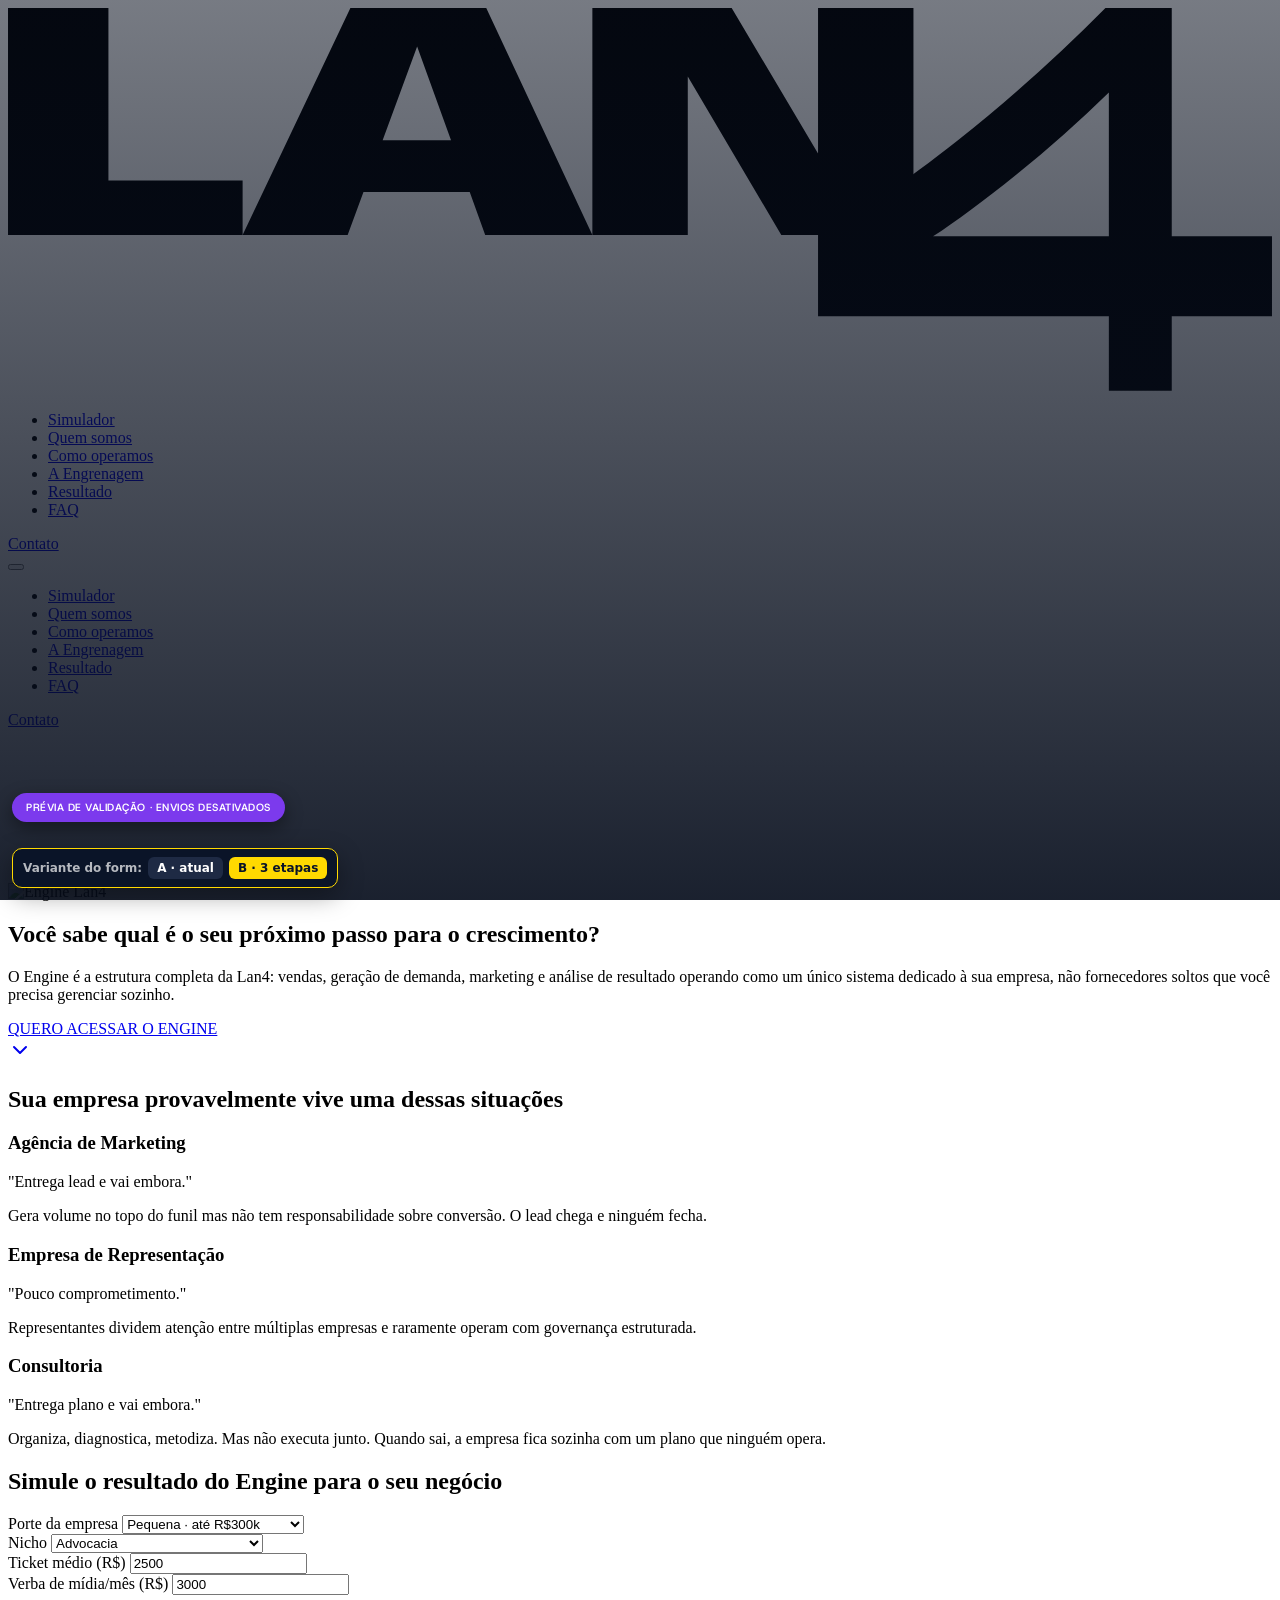
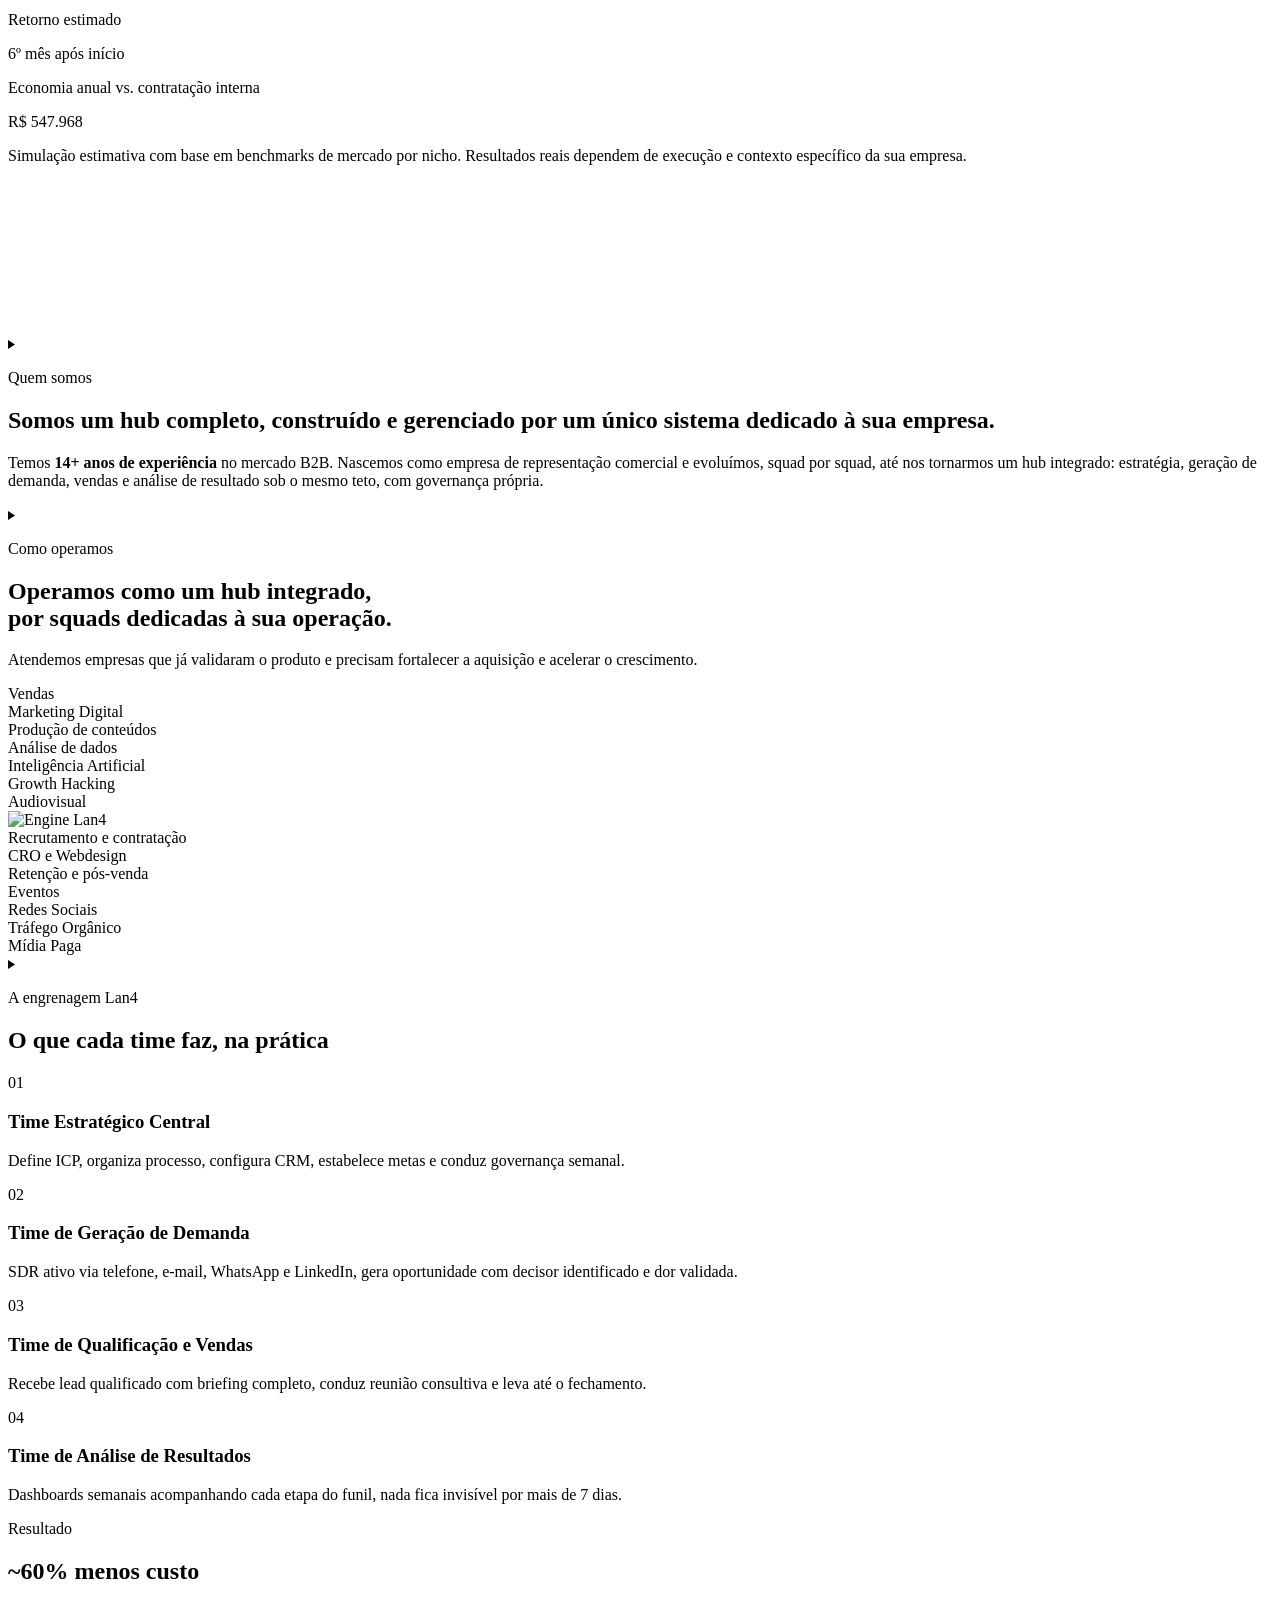
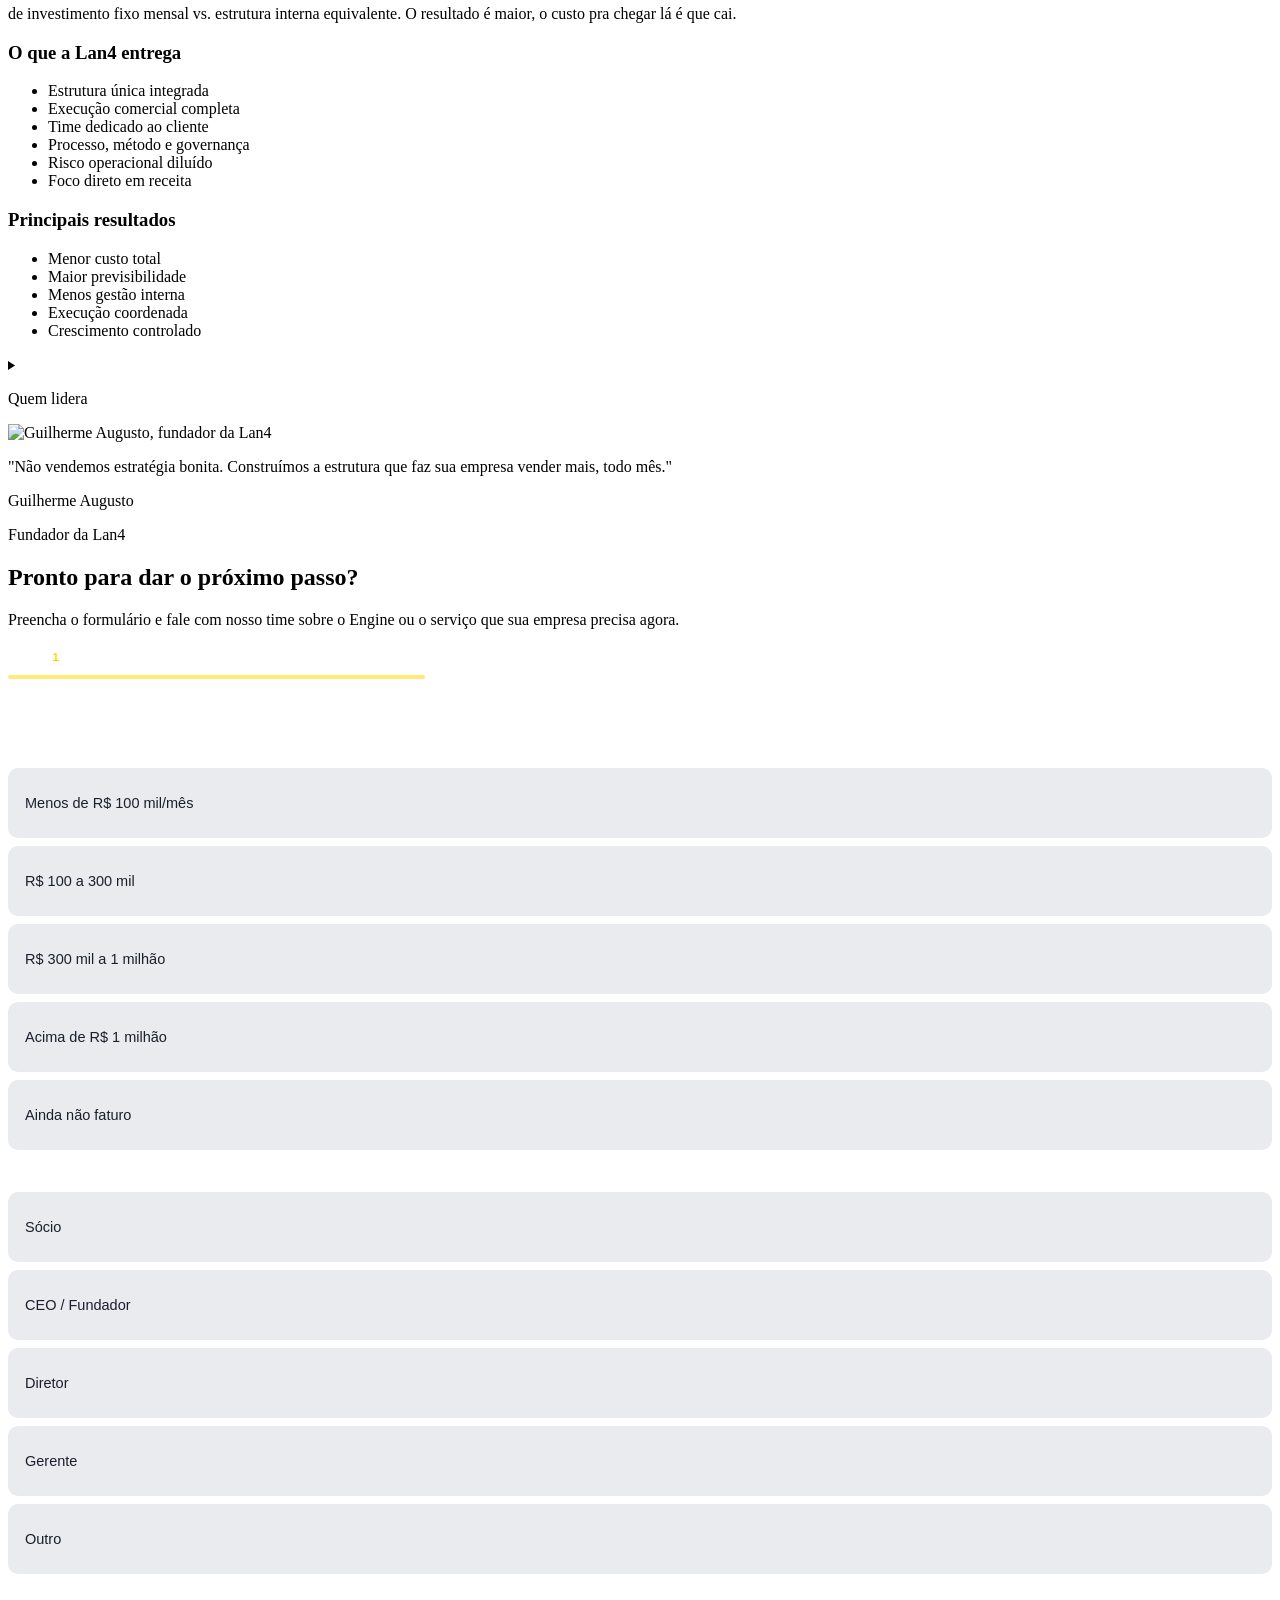
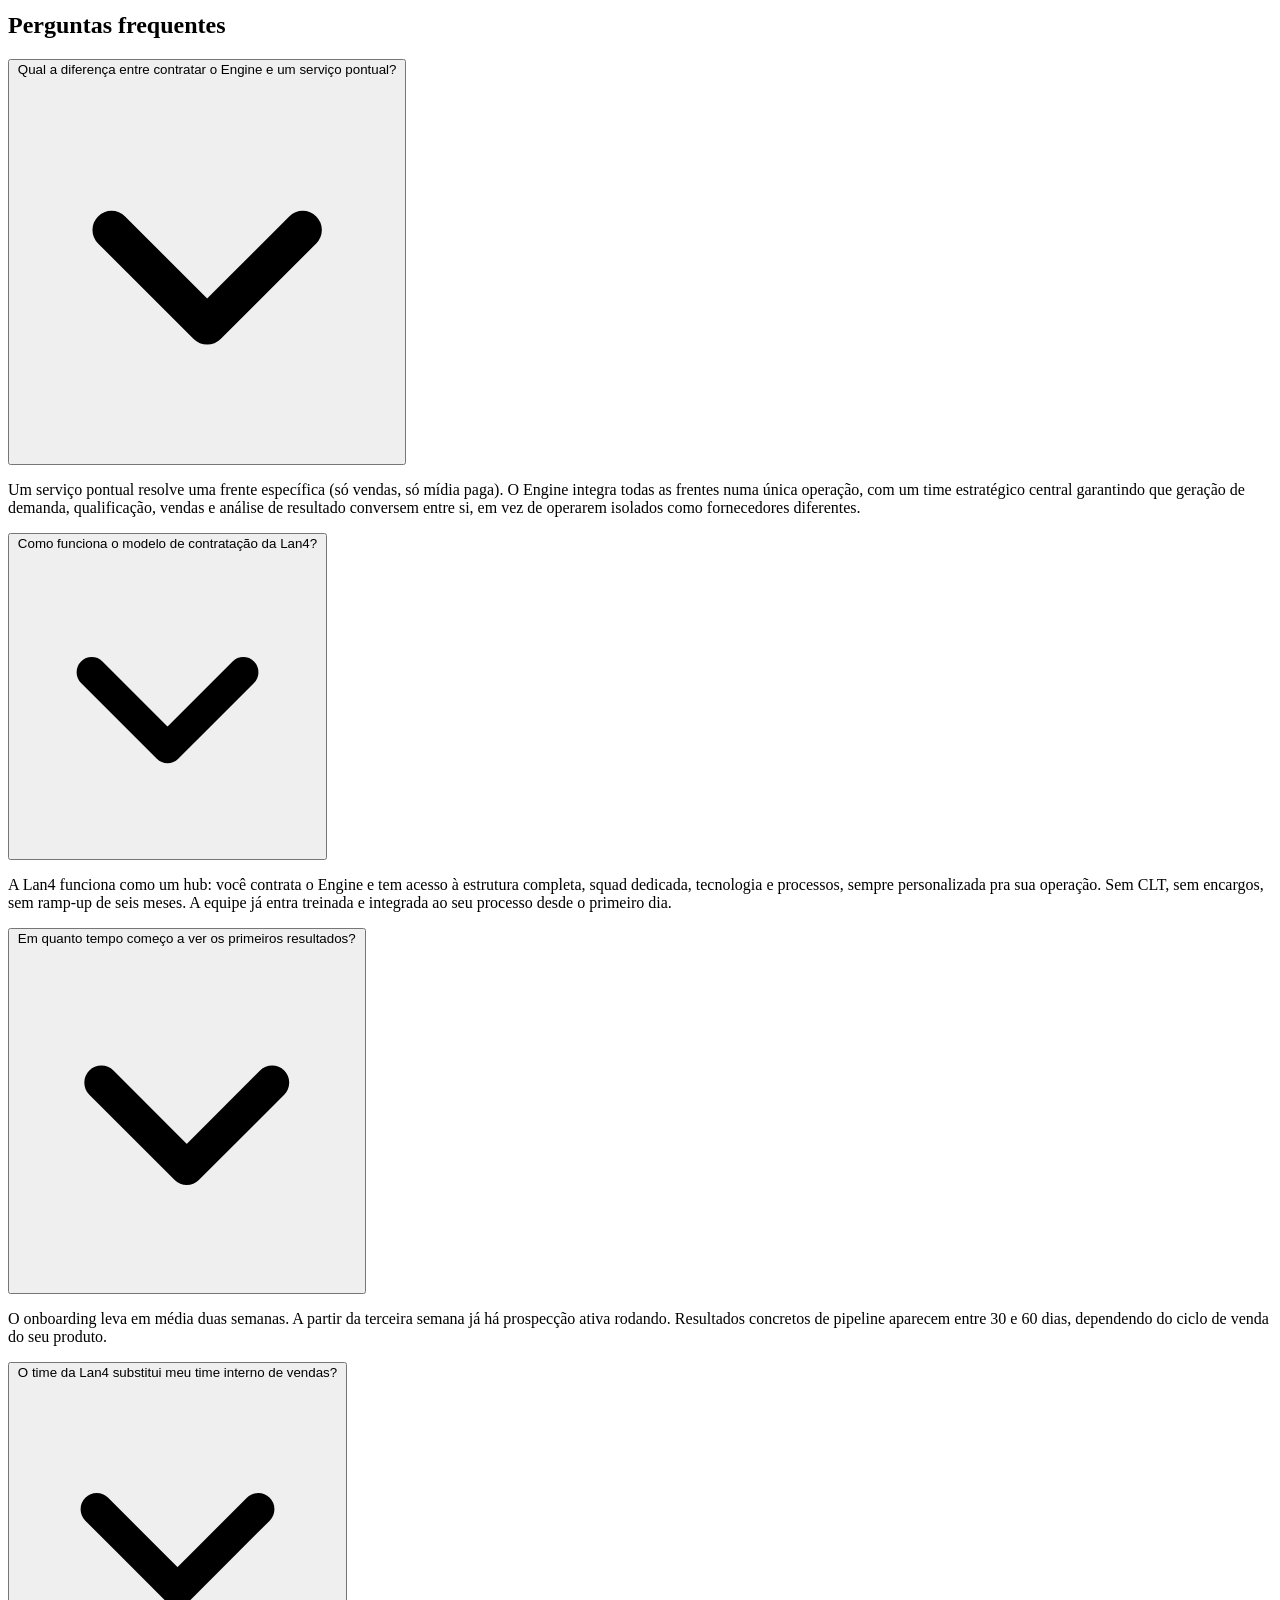
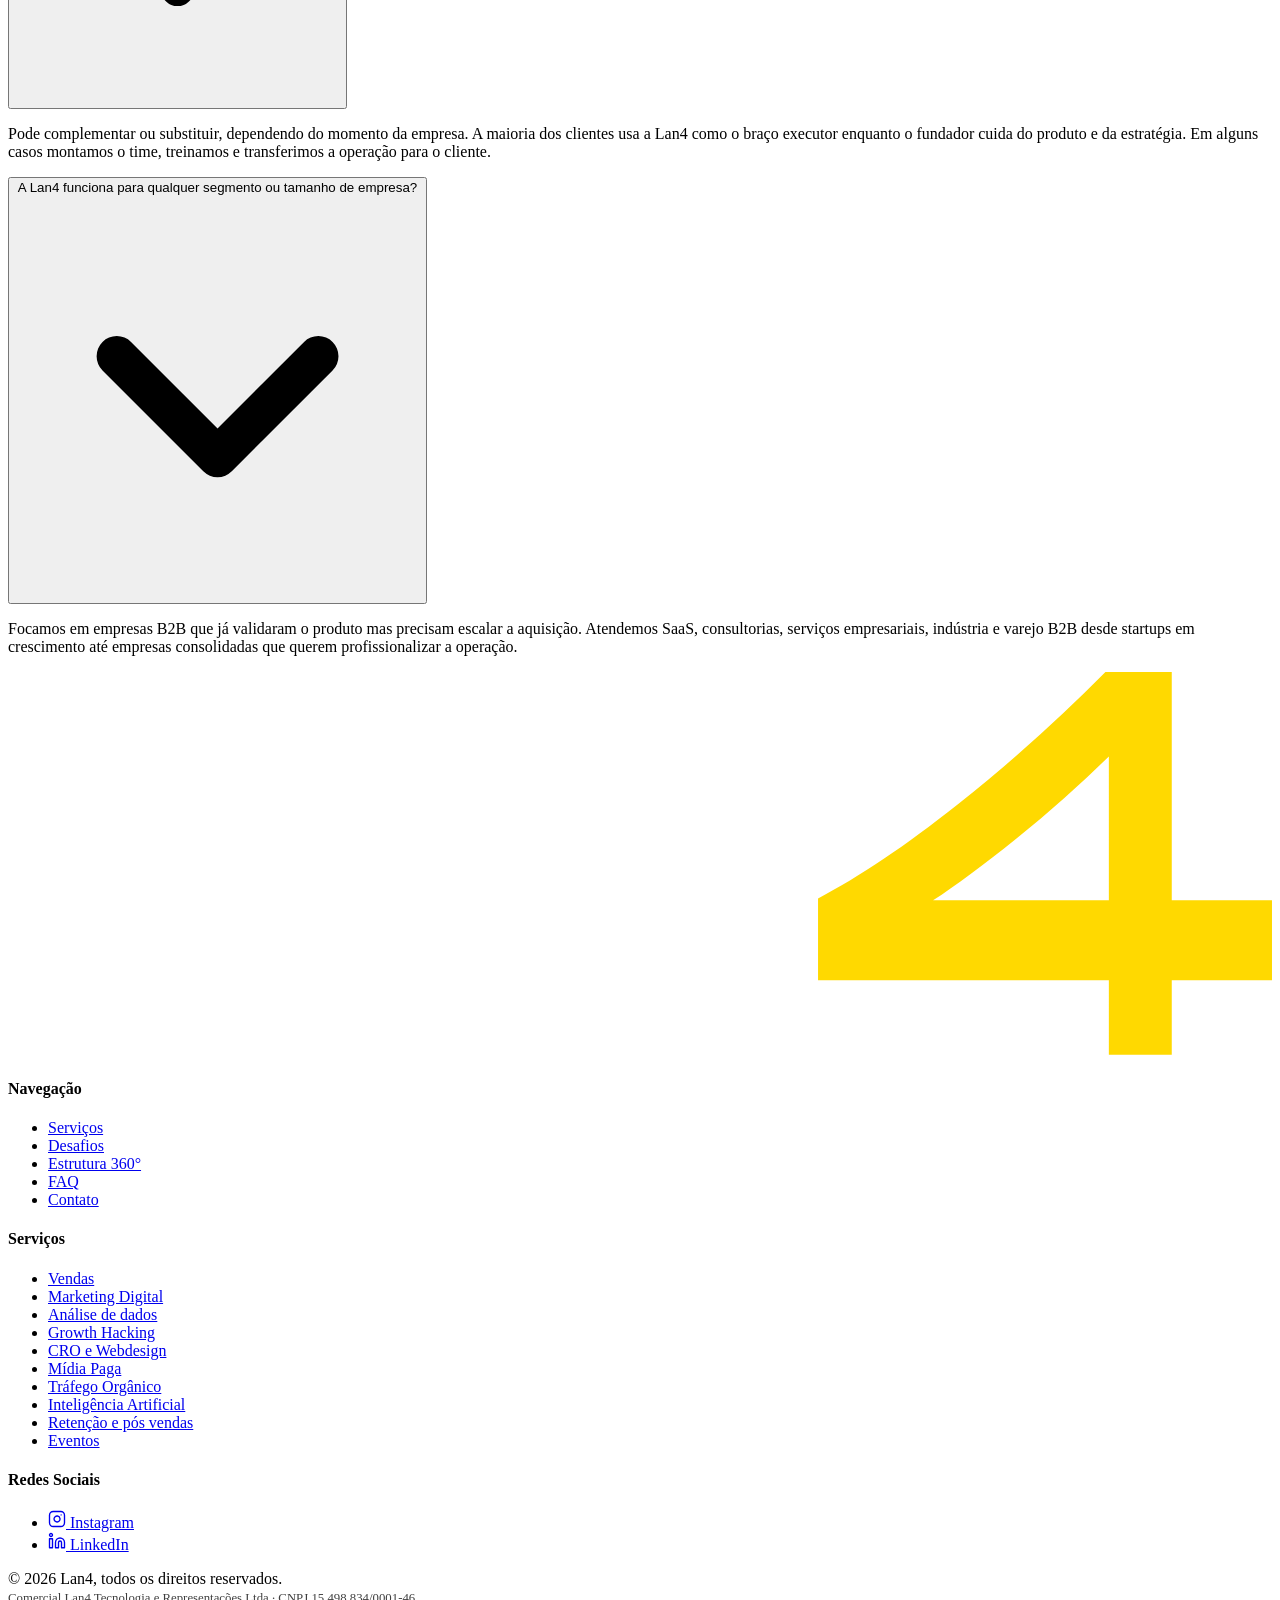
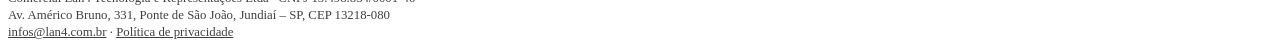
==== engine/index.html @ c34aca2e "Preview do teste A/B do formulário — home + engine + LP marketing-digital Variante A: qualificação+c" ====
<!DOCTYPE html>
<html lang="pt-BR" data-domain="marketing" data-theme="dark">
<head>
  <meta charset="UTF-8" />
  <meta name="viewport" content="width=device-width, initial-scale=1.0, maximum-scale=5" />

  <!-- Modo prévia: fora de lan4.com.br (ex.: GitHub Pages) o GTM não carrega
       e o main.js não envia conversões ao RD — nenhum teste polui GA4/Ads/RD. -->
  <script>window.LAN4_PREVIEW = !/(^|\.)lan4\.com\.br$/.test(location.hostname);
  if (window.LAN4_PREVIEW) { var m = document.createElement('meta'); m.name = 'robots'; m.content = 'noindex,nofollow'; document.head.appendChild(m); }
  /* seletor visível A|B — só no preview (GitHub Pages); em produção fica false */
  window.LAN4_AB_PREVIEW = window.LAN4_PREVIEW;</script>

  <!-- Google Tag Manager -->
  <script>if (!window.LAN4_PREVIEW) (function(w,d,s,l,i){w[l]=w[l]||[];w[l].push({'gtm.start':
  new Date().getTime(),event:'gtm.js'});var f=d.getElementsByTagName(s)[0],
  j=d.createElement(s),dl=l!='dataLayer'?'&l='+l:'';j.async=true;j.src=
  'https://www.googletagmanager.com/gtm.js?id='+i+dl;f.parentNode.insertBefore(j,f);
  })(window,document,'script','dataLayer','GTM-KK94LW4M');</script>
  <!-- End Google Tag Manager -->

  <title>Engine | Hub Completo de Crescimento de Receita | LAN4</title>
  <meta name="description" content="O Engine reúne vendas, marketing, mídia paga, dados e estratégia numa única operação integrada. Conheça a estrutura 360° da LAN4.">
  <!-- Página de destino do Engine: nunca indexar (evita conteúdo duplicado com a home) -->
  <meta name="robots" content="noindex,nofollow">
  <!-- Serviço desta página: alimenta cf_servico_de_interesse no RD mesmo sem UTM -->
  <script>window.LAN4_SERVICO_PAGINA = 'Engine';</script>

  <!-- Open Graph -->
  <meta property="og:type" content="website">
  <meta property="og:url" content="https://lan4.com.br/engine/">
  <meta property="og:title" content="Engine | Hub Completo de Crescimento de Receita | LAN4">
  <meta property="og:description" content="Vendas, marketing, mídia paga, dados e estratégia numa única operação integrada. Conheça o Engine.">
  <meta property="og:locale" content="pt_BR">
  <meta property="og:site_name" content="LAN4">

  <!-- Twitter Card -->
  <meta name="twitter:card" content="summary_large_image">
  <meta name="twitter:title" content="LAN4 | Hub de Crescimento de Receita B2B">
  <meta name="twitter:description" content="Time de vendas dedicado, demanda, dados e estratégia num único ecossistema.">

  <link rel="icon" type="image/svg+xml" href="https://lan4.com.br/img/4.svg" />

  <!-- Fontes (Google Fonts como fallback para Suisse + JetBrains Mono) -->
  <link rel="preconnect" href="https://fonts.googleapis.com" />
  <link rel="preconnect" href="https://fonts.gstatic.com" crossorigin />
  <link href="https://fonts.googleapis.com/css2?family=Host+Grotesk:ital,wght@0,300..800;1,300..800&family=Inter:wght@400;500;600&family=JetBrains+Mono:wght@400;500&display=swap" rel="stylesheet" />

  <!-- Design tokens extraídos de liveblocks.io -->
  <link rel="stylesheet" href="https://lan4.com.br/css/tokens.css" />

  <!-- Componentes: Navbar + Hero -->
  <link rel="stylesheet" href="https://lan4.com.br/css/components.css?v=20260901" />
  <link rel="stylesheet" href="../form-ab.css?v=20260902" />

  <!-- Schema.org — Organization (desambiguação de entidade) -->
  <script type="application/ld+json">
  {
    "@context": "https://schema.org",
    "@type": "Organization",
    "@id": "https://lan4.com.br/#organization",
    "name": "LAN4",
    "legalName": "Comercial Lan4 Tecnologia e Representações Ltda",
    "url": "https://lan4.com.br/",
    "logo": "https://lan4.com.br/img/4.svg",
    "description": "Hub de crescimento de receita para empresas B2B: time de vendas dedicado (SDRs e closers), geração de demanda, dados e camada estratégica num único ecossistema.",
    "taxID": "15.498.834/0001-46",
    "email": "infos@lan4.com.br",
    "foundingDate": "2012-03-21",
    "address": {
      "@type": "PostalAddress",
      "streetAddress": "Av. Américo Bruno, 331",
      "addressLocality": "Jundiaí",
      "addressRegion": "SP",
      "postalCode": "13218-080",
      "addressCountry": "BR"
    },
    "areaServed": "BR",
    "sameAs": [
      "https://www.instagram.com/lan4br/",
      "https://www.linkedin.com/company/lan4sales/"
    ],
    "knowsAbout": [
      "terceirização de vendas B2B",
      "geração de demanda B2B",
      "SDR terceirizado",
      "receita previsível",
      "agentes de IA para vendas"
    ]
  }
  </script>

  <!-- Schema.org — FAQPage (espelha o FAQ visível da página) -->
  <script type="application/ld+json">
  {
    "@context": "https://schema.org",
    "@type": "FAQPage",
    "mainEntity": [
      {
        "@type": "Question",
        "name": "Qual a diferença entre contratar o Engine e um serviço pontual?",
        "acceptedAnswer": {
          "@type": "Answer",
          "text": "Um serviço pontual resolve uma frente específica (só vendas, só mídia paga). O Engine integra todas as frentes numa única operação, com um time estratégico central garantindo que geração de demanda, qualificação, vendas e análise de resultado conversem entre si, em vez de operarem isolados como fornecedores diferentes."
        }
      },
      {
        "@type": "Question",
        "name": "Como funciona o modelo de contratação da Lan4?",
        "acceptedAnswer": {
          "@type": "Answer",
          "text": "A Lan4 funciona como um hub: você contrata o Engine e tem acesso à estrutura completa, squad dedicada, tecnologia e processos, sempre personalizada pra sua operação. Sem CLT, sem encargos, sem ramp-up de seis meses. A equipe já entra treinada e integrada ao seu processo desde o primeiro dia."
        }
      },
      {
        "@type": "Question",
        "name": "Em quanto tempo começo a ver os primeiros resultados?",
        "acceptedAnswer": {
          "@type": "Answer",
          "text": "O onboarding leva em média duas semanas. A partir da terceira semana já há prospecção ativa rodando. Resultados concretos de pipeline aparecem entre 30 e 60 dias, dependendo do ciclo de venda do seu produto."
        }
      },
      {
        "@type": "Question",
        "name": "O time da Lan4 substitui meu time interno de vendas?",
        "acceptedAnswer": {
          "@type": "Answer",
          "text": "Pode complementar ou substituir, dependendo do momento da empresa. A maioria dos clientes usa a Lan4 como o braço executor enquanto o fundador cuida do produto e da estratégia. Em alguns casos montamos o time, treinamos e transferimos a operação para o cliente."
        }
      },
      {
        "@type": "Question",
        "name": "A Lan4 funciona para qualquer segmento ou tamanho de empresa?",
        "acceptedAnswer": {
          "@type": "Answer",
          "text": "Focamos em empresas B2B que já validaram o produto mas precisam escalar a aquisição. Atendemos SaaS, consultorias, serviços empresariais, indústria e varejo B2B desde startups em crescimento até empresas consolidadas que querem profissionalizar a operação."
        }
      }
    ]
  }
  </script>

  <style>
    .lf-consent{display:flex;gap:.55rem;align-items:flex-start;margin:.45rem 0 .2rem;font-size:.8rem;line-height:1.45;opacity:.85;cursor:pointer}
    .lf-consent input{margin-top:.2rem;flex:none;accent-color:#FFD900}
    .lf-consent a{color:#FFD900;text-decoration:underline}
    .footer-bottom p{margin:.15rem 0}
    .footer-legal{font-size:.8rem;opacity:.75}
    .footer-legal a{color:inherit;text-decoration:underline}
    /* ── Formulário multi-etapas (CRO) ─────────────────────────────── */
    .lf-wrap{scroll-margin-top:90px}
    .lf-step{display:none;border:0;padding:0;margin:0;min-width:0}
    .lf-step.is-active{display:block;animation:lfStepIn .28s ease}
    @keyframes lfStepIn{from{opacity:0;transform:translateX(14px)}to{opacity:1;transform:none}}
    @media (prefers-reduced-motion:reduce){.lf-step.is-active{animation:none}}
    .lf-progress{margin-bottom:1.5rem}
    .lf-progress-meta{display:flex;justify-content:space-between;align-items:baseline;gap:1rem;margin-bottom:.6rem;font-family:'Host Grotesk',sans-serif}
    .lf-progress-count{font-size:.72rem;letter-spacing:.08em;text-transform:uppercase;color:rgba(255,255,255,.6);white-space:nowrap}
    .lf-progress-count b{color:#FFD900}
    .lf-progress-title{font-size:.98rem;font-weight:700;color:#fff;text-align:right}
    .lf-progress-track{display:flex;gap:6px}
    .lf-progress-seg{flex:1;height:4px;border-radius:99px;background:rgba(255,255,255,.16);transition:background .3s ease}
    .lf-progress-seg.is-active{background:rgba(255,217,0,.55)}
    .lf-progress-seg.is-done{background:#FFD900}
    .lf-label{display:block;font-family:'Host Grotesk',sans-serif;font-size:11px;font-weight:600;letter-spacing:.08em;text-transform:uppercase;color:rgba(255,255,255,.78);margin-bottom:9px}
    .lf-options{display:grid;gap:8px}
    .lf-options--2col{grid-template-columns:1fr 1fr}
    @media (max-width:380px){.lf-options--2col{grid-template-columns:1fr}}
    .lf-opt{position:relative;display:block;cursor:pointer;margin-bottom:0}
    .lf-opt input{position:absolute;opacity:0;pointer-events:none}
    /* reseta o estilo herdado de .lf-group label (uppercase 11px) */
    .lf-group label.lf-opt{text-transform:none;letter-spacing:normal;font-family:'CreatoDisplay',sans-serif;font-size:14.5px;font-weight:400;color:inherit;margin-bottom:0}
    .lf-opt span{display:flex;align-items:center;justify-content:center;text-align:center;min-height:48px;padding:10px 12px;border-radius:10px;background:#E9EBEF;color:#1a1f2c;font-size:14.5px;line-height:1.25;border:1.5px solid transparent;transition:border-color .15s ease,background .15s ease,box-shadow .15s ease}
    .lf-opt input:checked+span{background:#FFD900;border-color:#FFD900;color:#0a1628;box-shadow:0 4px 14px rgba(255,217,0,.35);font-weight:700}
    .lf-opt input:checked+span::before{content:'✓';font-weight:800;margin-right:8px}
    .lf-opt input:focus-visible+span{border-color:#154CC4}
    .lf-nav{display:flex;gap:10px;align-items:stretch;margin-top:.4rem}
    .lf-nav .lf-btn{flex:1;margin-top:0}
    .lf-back{flex:none;background:none;border:1px solid rgba(255,255,255,.25);color:rgba(255,255,255,.85);border-radius:10px;padding:9px 14px;font-family:'Host Grotesk',sans-serif;font-size:11px;font-weight:700;letter-spacing:.06em;text-transform:uppercase;cursor:pointer;transition:border-color .15s ease}
    .lf-back:hover{border-color:rgba(255,255,255,.5)}
    .lf-nav--back-only{justify-content:flex-start}
    .lf-nav--back-only .lf-back{flex:none}
    .lf-step-msg{display:none;align-items:flex-start;gap:9px;margin:0 0 .8rem;padding:12px 14px;border-radius:10px;font-size:13.5px;font-weight:600;line-height:1.5;background:#FFF0F0;border:1.5px solid #F02020;color:#B00E0E;animation:lfStepMsgIn .2s ease}
    .lf-step-msg::before{content:'!';flex:none;display:flex;align-items:center;justify-content:center;width:18px;height:18px;margin-top:1px;border-radius:50%;background:#F02020;color:#fff;font-size:12px;font-weight:800;font-family:'Host Grotesk',sans-serif}
    @keyframes lfStepMsgIn{from{opacity:0;transform:translateY(-4px)}to{opacity:1;transform:none}}
    @media (prefers-reduced-motion:reduce){.lf-step-msg{animation:none}}
    .lf-step-hint{margin:0 0 1.1rem;font-size:.92rem;line-height:1.5;color:rgba(255,255,255,.75)}
    .lf-field-hint{display:block;margin-top:6px;font-size:.74rem;line-height:1.4;color:rgba(255,255,255,.55)}
    form.is-sent .lf-step,form.is-sent .lf-progress{display:none}
    .lf-incentivo-banner{margin:0 0 1.1rem;padding:14px 16px;border-radius:10px;background:#FFD900;border:2px solid #FFD900;animation:lfIncentivoPulse 1.6s ease-in-out infinite}
    .lf-incentivo-badge{display:inline-block;font-family:'Host Grotesk',sans-serif;font-size:11px;font-weight:700;letter-spacing:.06em;text-transform:uppercase;color:#0A1428;margin-bottom:6px}
    .lf-incentivo-banner p{margin:0 0 .4rem;font-size:.86rem;line-height:1.5;color:#1a1a1a}
    .lf-incentivo-banner p:last-child{margin-bottom:0}
    .lf-incentivo-banner strong{color:#000;font-weight:700}
    .lf-incentivo-banner .lf-incentivo-alerta{color:#1a1a1a;font-size:.8rem}
    @keyframes lfIncentivoPulse{0%,100%{background:#FFD900;border-color:#FFD900;box-shadow:0 0 0 0 rgba(255,217,0,.5)}50%{background:#ffe680;border-color:#fff;box-shadow:0 0 0 6px rgba(255,217,0,.3)}}
    @media (prefers-reduced-motion:reduce){.lf-incentivo-banner{animation:none}}
    .lf-select-group{margin-bottom:1rem}
    .lf-select-group label{display:block;margin-bottom:6px;font-family:'Host Grotesk',sans-serif;font-size:.82rem;font-weight:600;color:rgba(255,255,255,.85)}
    .lf-select{width:100%;padding:12px 14px;border-radius:10px;border:1px solid rgba(255,255,255,.2);background:rgba(255,255,255,.06);color:#fff;font-family:'Host Grotesk',sans-serif;font-size:.92rem;appearance:none;-webkit-appearance:none;background-image:url("data:image/svg+xml,%3Csvg xmlns='http://www.w3.org/2000/svg' viewBox='0 0 24 24' fill='none' stroke='%23ffffff' stroke-width='2'%3E%3Cpath d='M6 9l6 6 6-6'/%3E%3C/svg%3E");background-repeat:no-repeat;background-position:right 12px center;background-size:16px;cursor:pointer}
    .lf-select:focus{outline:none;border-color:#FFD900}
    .lf-select option{background:#0A1428;color:#fff}
    .radio-card-group{grid-template-columns:1fr 1fr}
    @media (max-width:480px){.radio-card-group{grid-template-columns:1fr}}
    .lf-opt-nao-fatura span{opacity:.85}
    .lan4-preview-badge{position:fixed;bottom:78px;left:12px;z-index:999;background:#7c3aed;color:#fff;border-radius:999px;font:600 10.5px/1.4 'Host Grotesk',sans-serif;letter-spacing:.05em;text-transform:uppercase;padding:7px 14px;box-shadow:0 6px 18px rgba(0,0,0,.4);pointer-events:none}
    /* Sticky CTA — apenas mobile */
    .sticky-cta{position:fixed;left:0;right:0;bottom:0;z-index:80;display:none;align-items:center;justify-content:space-between;gap:.8rem;padding:.65rem 1rem;padding-bottom:calc(.65rem + env(safe-area-inset-bottom));background:rgba(7,14,29,.96);backdrop-filter:blur(8px);-webkit-backdrop-filter:blur(8px);border-top:1px solid rgba(255,217,0,.35);transform:translateY(110%);transition:transform .3s ease}
    .sticky-cta.is-visible{transform:translateY(0)}
    .sticky-cta-text{font-size:.78rem;line-height:1.3;color:#fff;opacity:.92}
    .sticky-cta-text strong{color:#FFD900;display:block;font-size:.88rem}
    .sticky-cta-btn{flex:none;background:#FFD900;color:#0A1428;font-weight:700;font-size:.88rem;padding:.7rem 1.15rem;border-radius:999px;text-decoration:none;white-space:nowrap}
    @media (max-width:768px){.sticky-cta{display:flex}}
  </style>
</head>

<body>

  <!-- Google Tag Manager (noscript) -->
  <noscript><iframe src="https://www.googletagmanager.com/ns.html?id=GTM-KK94LW4M"
  height="0" width="0" style="display:none;visibility:hidden"></iframe></noscript>
  <!-- End Google Tag Manager (noscript) -->

  <!-- ════════════════════════════════════════════════
       NAVBAR / HEADER
  ════════════════════════════════════════════════ -->
  <header class="header" role="banner">
    <div class="container">
      <div class="header-inner">

        <!-- Logo (SVG inline para animação de colapso) -->
        <a class="logo-link" href="/" aria-label="LAN4">
          <span class="logo-svg-wrap">
            <svg class="logo-svg" xmlns="http://www.w3.org/2000/svg" viewBox="0 0 824.39 249.66" aria-hidden="true" focusable="false">
              <!-- Letras LAN — somem na dobra 2 -->
              <g class="logo-lan">
                <path d="M65.49,0v112.53h87.52v35.51H0V0h65.49Z"/>
                <path d="M153.01,148.03L223.31,0h88.61l69.21,148.03h-69.91l-10.09-28h-69.29l-10.32,28h-68.51ZM288.95,86.28l-22.11-61.23-22.5,61.23h44.62Z"/>
                <path d="M590.55,148.03h-86.2l-60.99-103.31v103.31h-62.23V0h90.86l56.33,94.88V0h62.23v148.03Z"/>
              </g>
              <!-- Ícone 4 — sempre visível, desliza para a esquerda na dobra 2 -->
              <g class="logo-icon">
                <path d="M528.32,147.7c26.95-14.09,57.22-34.45,90.82-61.08,33.59-26.63,65.8-55.51,96.64-86.63h43.24v148.87s65.37,0,65.37,0v52.15h-65.37s0,48.64,0,48.64h-41.03v-48.64s-189.67,0-189.67,0v-53.32ZM657.55,108.69c-21.52,17.34-39.59,30.73-54.21,40.18h114.65s0-93.83,0-93.83c-18.77,18.42-38.92,36.3-60.44,53.65Z"/>
              </g>
            </svg>
          </span>
        </a>

        <!-- Desktop nav (absolutamente centralizado) -->
        <nav class="nav-center" aria-label="primary">
          <ul class="nav-links">
            <li><a class="nav-link" href="#calculadora">Simulador</a></li>
            <li><a class="nav-link" href="#quem-somos">Quem somos</a></li>
            <li><a class="nav-link" href="#como-operamos">Como operamos</a></li>
            <li><a class="nav-link" href="#engrenagem">A Engrenagem</a></li>
            <li><a class="nav-link" href="#resultado">Resultado</a></li>
            <li><a class="nav-link" href="#faq">FAQ</a></li>
          </ul>
        </nav>

        <!-- Right: CONTATO (desktop only) -->
        <div class="nav-ctas">
          <a class="btn btn-sm btn-solid btn-contato" href="#contato" data-cta="nav-contato" data-cta-location="navbar">Contato</a>
        </div>

        <!-- Hamburger (mobile only) -->
        <button class="menu-toggle" aria-label="Abrir menu" aria-expanded="false">
          <span class="menu-toggle-bars">
            <span></span>
            <span></span>
            <span></span>
          </span>
        </button>

      </div>
    </div>
  </header>

  <!-- ── Mobile panel — desliza de cima pra baixo ── -->
  <div class="mobile-panel" id="mobilePanel">
    <nav class="mobile-panel-nav">
      <ul class="mobile-panel-links">
        <li><a class="mobile-panel-link" href="#calculadora">Simulador</a></li>
        <li><a class="mobile-panel-link" href="#quem-somos">Quem somos</a></li>
        <li><a class="mobile-panel-link" href="#como-operamos">Como operamos</a></li>
        <li><a class="mobile-panel-link" href="#engrenagem">A Engrenagem</a></li>
        <li><a class="mobile-panel-link" href="#resultado">Resultado</a></li>
        <li><a class="mobile-panel-link" href="#faq">FAQ</a></li>
      </ul>
      <div class="mobile-panel-cta">
        <a class="btn btn-lg btn-solid" href="#contato" data-cta="menu-mobile-contato" data-cta-location="menu-mobile">Contato</a>
      </div>
    </nav>
  </div>

  <main>

    <!-- ════════════════════════════════════════════════
         1. HERO
    ════════════════════════════════════════════════ -->
    <div class="hero-pin">
      <div class="hero">
        <section class="hero-top" id="engine-hero">
          <video class="hero-video-bg is-active" autoplay muted loop playsinline preload="metadata" aria-hidden="true">
            <source src="https://lan4.com.br/video/Site%20video%20fundo%20lan4.webm" type="video/webm">
          </video>
          <div class="hero-video-overlay" aria-hidden="true" style="position:absolute;inset:0;background:linear-gradient(180deg,rgba(7,14,29,.55),rgba(7,14,29,.92));"></div>
          <div class="container">
            <div class="hero-content">

              <img class="engine-hero-logo" src="https://lan4.com.br/img/bu-atualizado/Engine-Lan4.png" alt="Engine Lan4" width="473" height="200" loading="eager">

              <h1 class="hero-h1 f-marketing-display-xl">
                Você sabe qual é o <span class="destaque-h1">seu próximo passo</span> para o crescimento?
              </h1>

              <p class="hero-h2">O Engine é a estrutura completa da Lan4: vendas, geração de demanda, marketing e análise de resultado operando como um único sistema dedicado à sua empresa, não fornecedores soltos que você precisa gerenciar sozinho.</p>

              <div class="hero-ctas">
                <a class="btn btn-lg btn-solid" href="#contato" data-cta="engine-hero-conhecer" data-cta-location="hero-engine" data-pointer-glow>
                  <span class="label" style="text-transform:uppercase">Quero acessar o Engine</span>
                  <div class="pointer-glow" aria-hidden="true"></div>
                </a>
              </div>
            </div>
          </div>

          <a class="hero-scroll-indicator" href="#engine-problemas" aria-label="Rolar para baixo">
            <svg width="24" height="24" viewBox="0 0 24 24" fill="none" stroke="currentColor" stroke-width="2" stroke-linecap="round" stroke-linejoin="round"><polyline points="6 9 12 15 18 9"/></svg>
          </a>
        </section>
      </div>
    </div>

    <!-- ════════════════════════════════════════════════
         2. OS PROBLEMAS QUE VOCÊ JÁ CONHECE
         (subiu do 4º lugar — gancho de dor logo após o hero,
         antes de qualquer conteúdo institucional. Ver spec
         LAN4_form-cro-spec_2026-08-17.md §6.)
    ════════════════════════════════════════════════ -->
    <section class="engine-problems" id="engine-problemas">
      <div class="container">
        <h2 class="engine-problems-title">Sua empresa provavelmente vive uma dessas situações</h2>
        <div class="problem-cards">
          <div class="problem-card">
            <h3>Agência de Marketing</h3>
            <p class="problem-quote">"Entrega lead e vai embora."</p>
            <p>Gera volume no topo do funil mas não tem responsabilidade sobre conversão. O lead chega e ninguém fecha.</p>
          </div>
          <div class="problem-card">
            <h3>Empresa de Representação</h3>
            <p class="problem-quote">"Pouco comprometimento."</p>
            <p>Representantes dividem atenção entre múltiplas empresas e raramente operam com governança estruturada.</p>
          </div>
          <div class="problem-card">
            <h3>Consultoria</h3>
            <p class="problem-quote">"Entrega plano e vai embora."</p>
            <p>Organiza, diagnostica, metodiza. Mas não executa junto. Quando sai, a empresa fica sozinha com um plano que ninguém opera.</p>
          </div>
        </div>
      </div>
    </section>

    <!-- ════════════════════════════════════════════════
         3. PRÉVIA DA CALCULADORA
         (subiu do 7º lugar — ativo de conversão mais forte,
         interativo, quebra a sequência de scroll passivo logo
         após o gancho de dor. Ver spec §6: funil GA4 mostrava
         0 usuários alcançando a calculadora na posição antiga.)
    ════════════════════════════════════════════════ -->
    <section class="engine-calc-preview" id="calculadora">
      <div class="container">
        <h2>Simule o resultado do Engine para o seu negócio</h2>
        <div class="calc-inputs">
          <div class="field">
            <label for="calc-porte">Porte da empresa</label>
            <select id="calc-porte">
              <option value="p">Pequena · até R$300k</option>
              <option value="m">Média · R$300k–800k</option>
              <option value="g">Grande · acima de R$800k</option>
            </select>
          </div>
          <div class="field">
            <label for="calc-nicho">Nicho</label>
            <select id="calc-nicho"><!-- populado via JS a partir de NICHOS/NICHO_LABELS --></select>
          </div>
          <div class="field">
            <label for="calc-ticket">Ticket médio (R$)</label>
            <input type="number" id="calc-ticket" value="2500" min="100" step="100">
          </div>
          <div class="field">
            <label for="calc-verba">Verba de mídia/mês (R$)</label>
            <input type="number" id="calc-verba" value="3000" min="500" step="500">
          </div>
        </div>
        <div class="calc-results">
          <div class="calc-result-card">
            <p class="calc-result-label">Retorno estimado</p>
            <p class="calc-result-value" id="calc-payback">—</p>
          </div>
          <div class="calc-result-card">
            <p class="calc-result-label">Economia anual vs. contratação interna</p>
            <p class="calc-result-value" id="calc-economia">—</p>
          </div>
        </div>
        <p class="calc-disclaimer">Simulação estimativa com base em benchmarks de mercado por nicho. Resultados reais dependem de execução e contexto específico da sua empresa.</p>
      </div>
    </section>

    <!-- ════════════════════════════════════════════════
         4. QUEM SOMOS / ESTRUTURA 360°
    ════════════════════════════════════════════════ -->
    <section class="mandala-section" id="quem-somos">
      <div class="container">
        <div class="mandala-grid">

          <div class="mandala-video-wrap reveal">
            <video class="mandala-video" muted loop playsinline preload="none" data-lazy-autoplay aria-hidden="true">
              <source data-src="https://lan4.com.br/video/Mandala%20final%20fundo%20azul.webm" type="video/webm">
            </video>
          </div>

          <div class="mandala-content">
            <div class="mandala-text-block reveal" style="--reveal-delay:.08s">
              <div class="hero-badge mandala-eyebrow">
                <div class="hero-badge-inner">
                  <span class="badge-icon" aria-hidden="true">
                    <svg width="7" height="9" viewBox="0 0 7 9" fill="currentColor"><path d="M0 0L7 4.5L0 9Z"/></svg>
                  </span>
                  <p class="badge-text">Quem somos</p>
                </div>
              </div>
            </div>
            <div class="mandala-text-block reveal" style="--reveal-delay:.16s">
              <h2 class="mandala-title"><span class="mandala-accent">Somos um hub completo,</span> construído e gerenciado por um único sistema dedicado à sua empresa.</h2>
            </div>
            <div class="mandala-text-block reveal" style="--reveal-delay:.24s">
              <p class="mandala-sub">Temos <strong>14+ anos de experiência</strong> no mercado B2B. Nascemos como empresa de representação comercial e evoluímos, squad por squad, até nos tornarmos um hub integrado: estratégia, geração de demanda, vendas e análise de resultado sob o mesmo teto, com governança própria.</p>
            </div>
          </div>

        </div>
      </div>
    </section>

    <!-- ════════════════════════════════════════════════
         5. COMO OPERAMOS / PARA QUEM TRABALHAMOS
    ════════════════════════════════════════════════ -->
    <section class="bus-section" id="como-operamos">
      <div class="container">
        <header class="bus-header reveal">
          <div class="hero-badge bus-eyebrow">
            <div class="hero-badge-inner">
              <span class="badge-icon" aria-hidden="true">
                <svg width="7" height="9" viewBox="0 0 7 9" fill="currentColor"><path d="M0 0L7 4.5L0 9Z"/></svg>
              </span>
              <p class="badge-text">Como operamos</p>
            </div>
          </div>
          <h2 class="bus-title">Operamos como um hub integrado,<br><span class="bus-accent">por squads dedicadas à sua operação.</span></h2>
          <p class="bus-sub">Atendemos empresas que já validaram o produto e precisam fortalecer a aquisição e acelerar o crescimento.</p>
        </header>

        <!-- Mosaico com os 14 serviços do hub + logo Engine no centro exato
             (grid 5 colunas × 3 linhas, logo na 8ª posição = linha 2, coluna 3,
             centro geométrico real), mostrando as frentes que operam juntas
             dentro da mesma estrutura. As 4 fotos reais de banco (Redes
             Sociais, Recrutamento, Produção de conteúdos, Audiovisual)
             ficam nas 4 posições ao redor do Engine (3, 7, 9, 13 — acima,
             esquerda, direita, abaixo) pra espalhar o contraste com as 10
             fotos geradas por IA em vez de concentrar tudo num canto. -->
        <div class="operamos-grid reveal" style="--reveal-delay:.08s">
          <div class="operamos-tile" data-bg="../img/servicos/Vendas.webp"><span>Vendas</span></div>
          <div class="operamos-tile" data-bg="../img/servicos/marketing-digital.webp"><span>Marketing Digital</span></div>
          <div class="operamos-tile operamos-tile--photo" data-bg="../img/servicos/producao-conteudo.jpg"><span>Produção de conteúdos</span></div>
          <div class="operamos-tile" data-bg="../img/servicos/analise-de-dados.webp"><span>Análise de dados</span></div>
          <div class="operamos-tile" data-bg="../img/servicos/inteligencia-artificial.webp"><span>Inteligência Artificial</span></div>
          <div class="operamos-tile" data-bg="../img/servicos/growth.webp"><span>Growth Hacking</span></div>
          <div class="operamos-tile operamos-tile--photo" data-bg="../img/servicos/audiovisual.jpg"><span>Audiovisual</span></div>
          <div class="operamos-tile operamos-tile--logo">
            <img src="https://lan4.com.br/img/bu-atualizado/Engine-Lan4.png" alt="Engine Lan4" width="473" height="200" loading="lazy">
          </div>
          <div class="operamos-tile operamos-tile--photo" data-bg="../img/servicos/recrutamento.jpg"><span>Recrutamento e contratação</span></div>
          <div class="operamos-tile" data-bg="../img/servicos/CRO.webp"><span>CRO e Webdesign</span></div>
          <div class="operamos-tile" data-bg="../img/servicos/pos-vendas.webp"><span>Retenção e pós-venda</span></div>
          <div class="operamos-tile" data-bg="../img/servicos/eventos.webp"><span>Eventos</span></div>
          <div class="operamos-tile operamos-tile--photo" data-bg="../img/servicos/redes-sociais.jpg"><span>Redes Sociais</span></div>
          <div class="operamos-tile" data-bg="../img/servicos/trafego-organico.webp"><span>Tráfego Orgânico</span></div>
          <div class="operamos-tile" data-bg="../img/servicos/midia-paga.webp"><span>Mídia Paga</span></div>
        </div>
      </div>
    </section>

    <!-- ════════════════════════════════════════════════
         6. A ENGRENAGEM LAN4
    ════════════════════════════════════════════════ -->
    <section class="engine-gear-section" id="engrenagem">
      <div class="container">
        <header class="engine-gear-header reveal">
          <div class="hero-badge">
            <div class="hero-badge-inner">
              <span class="badge-icon" aria-hidden="true">
                <svg width="7" height="9" viewBox="0 0 7 9" fill="currentColor"><path d="M0 0L7 4.5L0 9Z"/></svg>
              </span>
              <p class="badge-text">A engrenagem Lan4</p>
            </div>
          </div>
          <h2 class="engine-gear-title">O que cada time faz, na prática</h2>
        </header>

        <div class="engine-gear-grid">
          <div class="engine-gear-card reveal">
            <span class="engine-gear-number">01</span>
            <div class="engine-gear-body">
              <h3>Time Estratégico Central</h3>
              <p>Define ICP, organiza processo, configura CRM, estabelece metas e conduz governança semanal.</p>
            </div>
          </div>
          <div class="engine-gear-card reveal" style="--reveal-delay:.06s">
            <span class="engine-gear-number">02</span>
            <div class="engine-gear-body">
              <h3>Time de Geração de Demanda</h3>
              <p>SDR ativo via telefone, e-mail, WhatsApp e LinkedIn, gera oportunidade com decisor identificado e dor validada.</p>
            </div>
          </div>
          <div class="engine-gear-card reveal" style="--reveal-delay:.12s">
            <span class="engine-gear-number">03</span>
            <div class="engine-gear-body">
              <h3>Time de Qualificação e Vendas</h3>
              <p>Recebe lead qualificado com briefing completo, conduz reunião consultiva e leva até o fechamento.</p>
            </div>
          </div>
          <div class="engine-gear-card reveal" style="--reveal-delay:.18s">
            <span class="engine-gear-number">04</span>
            <div class="engine-gear-body">
              <h3>Time de Análise de Resultados</h3>
              <p>Dashboards semanais acompanhando cada etapa do funil, nada fica invisível por mais de 7 dias.</p>
            </div>
          </div>
        </div>
      </div>
    </section>

    <!-- ════════════════════════════════════════════════
         7. RESULTADO
    ════════════════════════════════════════════════ -->
    <section class="engine-result-section" id="resultado">
      <div class="container">
        <div class="engine-result-grid">

          <div class="engine-result-headline reveal">
            <p class="engine-result-eyebrow">Resultado</p>
            <h2 class="engine-result-metric">~60% menos custo</h2>
            <p class="engine-result-metric-label">de investimento fixo mensal vs. estrutura interna equivalente. O resultado é maior, o custo pra chegar lá é que cai.</p>
          </div>

          <div class="engine-result-lists">
            <div class="engine-result-list reveal" style="--reveal-delay:.08s">
              <h3>O que a Lan4 entrega</h3>
              <ul>
                <li>Estrutura única integrada</li>
                <li>Execução comercial completa</li>
                <li>Time dedicado ao cliente</li>
                <li>Processo, método e governança</li>
                <li>Risco operacional diluído</li>
                <li>Foco direto em receita</li>
              </ul>
            </div>
            <div class="engine-result-list reveal" style="--reveal-delay:.14s">
              <h3>Principais resultados</h3>
              <ul>
                <li>Menor custo total</li>
                <li>Maior previsibilidade</li>
                <li>Menos gestão interna</li>
                <li>Execução coordenada</li>
                <li>Crescimento controlado</li>
              </ul>
            </div>
          </div>

        </div>
      </div>
    </section>

    <!-- ════════════════════════════════════════════════
         8. FUNDADOR — mesmo bloco usado em home e /s/midia-paga
         (movido para perto do fim: autoridade pessoal funciona
         melhor como último empurrão de confiança pré-conversão.
         Ver spec §6.)
    ════════════════════════════════════════════════ -->
    <section class="founder-section" id="fundador" aria-label="Fundador">
      <div class="container founder-outer">
        <div class="hero-badge founder-badge">
          <div class="hero-badge-inner">
            <span class="badge-icon" aria-hidden="true">
              <svg width="7" height="9" viewBox="0 0 7 9" fill="currentColor"><path d="M0 0L7 4.5L0 9Z"/></svg>
            </span>
            <p class="badge-text">Quem lidera</p>
          </div>
        </div>
        <div class="founder-inner">
          <div class="founder-media">
            <img src="https://lan4.com.br/img/guilherme-augusto.jpg" alt="Guilherme Augusto, fundador da Lan4" width="480" height="480" loading="lazy">
          </div>
          <div class="founder-copy">
            <p class="founder-quote">"Não vendemos estratégia bonita. Construímos a estrutura que faz sua empresa vender mais, todo mês."</p>
            <p class="founder-name">Guilherme Augusto</p>
            <p class="founder-role">Fundador da Lan4</p>
          </div>
        </div>
      </div>
    </section>

    <!-- ════════════════════════════════════════════════
         9. CONTATO — Formulário RD Station (2 etapas: contato → faturamento+cargo;
            invertido em 2026-08-17 para disparar lead_partial_submit já na 1ª
            etapa — mesmo padrão das páginas /s/*, ver PATCH-conversao-primeiro-
            avanco-2026-08-17.md. Etapa 2 com auto-submit ativado.)
    ════════════════════════════════════════════════ -->
    <section class="contato-section" id="contato">
      <div class="container">

        <div class="contato-header reveal">
          <h2 class="contato-title">Pronto para <span class="destaque-h1"><strong>dar o próximo passo?</strong></span></h2>
          <p class="contato-sub">Preencha o formulário e fale com nosso time sobre o Engine ou o serviço que sua empresa precisa agora.</p>
        </div>

        <div class="lf-wrap reveal" style="--reveal-delay:.12s">
          <form id="lf" novalidate data-rd-id="lan4-lp-engine">

            <!-- Engine hoje (Variante A) = 1 etapa só (contato por último) →
                 a conversão dispara no submit final (trigger GTM 117,
                 lead_form_submit + form_identifier=lan4-lp-engine).
                 Na Variante B o Engine quebra em 3 etapas E a etapa "contato"
                 passa a acionar o lead_partial_submit (decisão do Lucas:
                 Engine também ganha lead parcial na B).
                 GTM (import Mesclar) — adicionar:
                   • trigger  "CE — lead_partial_submit (Engine)"
                     = _event == lead_partial_submit
                       AND {{DL - form_identifier}} == lan4-lp-engine
                   • tag GAds "Conversão Lead Parcial (Engine, via lead_partial_submit)"
                   • tag Meta "Lead (Engine, via lead_partial_submit)"
                 Em Variante A esse trigger nunca dispara (contato é a última
                 etapa, não há transição de saída) → inofensivo. Em B dispara
                 1× ao sair da etapa contato. -->

            <!-- ══ progresso · B ══ -->
            <div class="lf-progress" data-fv-progress="B">
              <div class="lf-progress-meta">
                <span class="lf-progress-count">Etapa <b data-step-current>1</b> de 3</span>
                <span class="lf-progress-title" data-step-title>Sobre a sua empresa</span>
              </div>
              <div class="lf-progress-track" aria-hidden="true">
                <span class="lf-progress-seg is-active"></span><span class="lf-progress-seg"></span><span class="lf-progress-seg"></span>
              </div>
            </div>

            <!-- ════════════ VARIANTE A — 1 etapa, com melhorias UX P1 ════════════ -->
            <fieldset class="lf-step is-active" data-fv="A" data-step-name="contato" data-step-title="Seus dados de contato"
                      data-req="faturamento:Faturamento médio mensal,cargo:Cargo,nome:Nome,email:Email,telefone:Telefone,empresa:Empresa,lgpd_consent:Autorização de contato (LGPD)">
              <p class="lf-step-hint">Comece com seus dados. Usamos para retornar seu contato e entender como podemos ajudar no crescimento de receita da sua empresa.</p>

              <div class="lf-group" role="radiogroup" aria-label="Faturamento médio mensal">
                <label class="lf-sublabel">Faturamento médio mensal*</label>
                <div class="lf-options">
                  <label class="lf-opt"><input type="radio" name="faturamento" value="Até 100k"><span>Menos de R$ 100 mil/mês</span></label>
                  <label class="lf-opt"><input type="radio" name="faturamento" value="100 - 300k"><span>R$ 100 a 300 mil</span></label>
                  <label class="lf-opt"><input type="radio" name="faturamento" value="300k - 1M"><span>R$ 300 mil a 1 milhão</span></label>
                  <label class="lf-opt"><input type="radio" name="faturamento" value="Acima de 1M"><span>Acima de R$ 1 milhão</span></label>
                  <label class="lf-opt"><input type="radio" name="faturamento" value="Não faturo"><span>Ainda não faturo</span></label>
                </div>
              </div>
              <div class="lf-group" role="radiogroup" aria-label="Qual o seu cargo">
                <label class="lf-sublabel">Qual o seu cargo?*</label>
                <div class="lf-options">
                  <label class="lf-opt"><input type="radio" name="cargo" value="Sócio"><span>Sócio</span></label>
                  <label class="lf-opt"><input type="radio" name="cargo" value="CEO / Fundador"><span>CEO / Fundador</span></label>
                  <label class="lf-opt"><input type="radio" name="cargo" value="Diretor"><span>Diretor</span></label>
                  <label class="lf-opt"><input type="radio" name="cargo" value="Gerente"><span>Gerente</span></label>
                  <label class="lf-opt"><input type="radio" name="cargo" value="Outro"><span>Outro</span></label>
                </div>
              </div>

              <div class="lf-row">
                <div class="lf-group">
                  <label for="lf-nome">Nome*</label>
                  <input id="lf-nome" name="nome" type="text" autocomplete="name" enterkeyhint="next" placeholder="Seu nome completo">
                </div>
                <div class="lf-group">
                  <label for="lf-email">Seu melhor e-mail*</label>
                  <input id="lf-email" name="email" type="email" inputmode="email" autocomplete="email" enterkeyhint="next" placeholder="voce@suaempresa.com.br">
                  <span class="lf-field-hint lf-email-typo" hidden></span>
                </div>
              </div>
              <div class="lf-row">
                <div class="lf-group">
                  <label for="lf-tel">WhatsApp com DDD*</label>
                  <input id="lf-tel" name="telefone" type="tel" inputmode="numeric" autocomplete="tel-national" enterkeyhint="next" placeholder="11998765432">
                  <span class="lf-field-hint">Usamos seu WhatsApp só para retornar este contato.</span>
                </div>
                <div class="lf-group">
                  <label for="lf-empresa">Empresa*</label>
                  <input id="lf-empresa" name="empresa" type="text" autocomplete="organization" placeholder="Nome da empresa">
                </div>
              </div>
              <label class="lf-consent">
                <input type="checkbox" name="lgpd_consent">
                <span>Autorizo a LAN4 a entrar em contato, conforme a <a href="/politica-de-privacidade/" target="_blank" rel="noopener">política de privacidade</a>.</span>
              </label>
              <div class="lf-step-msg" role="alert"></div>
              <div class="lf-nav">
                <button type="submit" class="lf-btn">Enviar e falar com a LAN4</button>
              </div>
            </fieldset>

            <!-- ════════════ VARIANTE B — 3 micro-etapas (contato SEM parcial) ════════════ -->
            <fieldset class="lf-step is-active" data-fv="B" data-step-name="qualificacao"
                      data-step-title="Sobre a sua empresa"
                      data-req="faturamento:Faturamento médio mensal,cargo:Cargo">
              <p class="lf-step-hint">Duas perguntas rápidas para direcionar seu contato para a pessoa certa.</p>
              <div class="lf-group" role="radiogroup" aria-label="Faturamento médio mensal">
                <label class="lf-sublabel">Faturamento médio mensal*</label>
                <div class="lf-options">
                  <label class="lf-opt"><input type="radio" name="faturamento" value="Até 100k"><span>Menos de R$ 100 mil/mês</span></label>
                  <label class="lf-opt"><input type="radio" name="faturamento" value="100 - 300k"><span>R$ 100 a 300 mil</span></label>
                  <label class="lf-opt"><input type="radio" name="faturamento" value="300k - 1M"><span>R$ 300 mil a 1 milhão</span></label>
                  <label class="lf-opt"><input type="radio" name="faturamento" value="Acima de 1M"><span>Acima de R$ 1 milhão</span></label>
                  <label class="lf-opt"><input type="radio" name="faturamento" value="Não faturo"><span>Ainda não faturo</span></label>
                </div>
              </div>
              <div class="lf-group" role="radiogroup" aria-label="Qual o seu cargo">
                <label class="lf-sublabel">Qual o seu cargo?*</label>
                <div class="lf-options">
                  <label class="lf-opt"><input type="radio" name="cargo" value="Sócio"><span>Sócio</span></label>
                  <label class="lf-opt"><input type="radio" name="cargo" value="CEO / Fundador"><span>CEO / Fundador</span></label>
                  <label class="lf-opt"><input type="radio" name="cargo" value="Diretor"><span>Diretor</span></label>
                  <label class="lf-opt"><input type="radio" name="cargo" value="Gerente"><span>Gerente</span></label>
                  <label class="lf-opt"><input type="radio" name="cargo" value="Outro"><span>Outro</span></label>
                </div>
              </div>
              <div class="lf-step-msg" role="alert"></div>
            </fieldset>

            <fieldset class="lf-step" data-fv="B" data-step-name="contato"
                      data-step-title="Como retornamos seu contato"
                      data-req="nome:Nome,email:Email,telefone:Telefone">
              <p class="lf-step-hint">Falta pouco. Usamos só para retornar este contato.</p>
              <div class="lf-row">
                <div class="lf-group">
                  <label for="lfb-nome">Nome*</label>
                  <input id="lfb-nome" name="nome" type="text" autocomplete="name" enterkeyhint="next" placeholder="Seu nome completo">
                </div>
                <div class="lf-group">
                  <label for="lfb-email">Seu melhor e-mail*</label>
                  <input id="lfb-email" name="email" type="email" inputmode="email" autocomplete="email" enterkeyhint="next" placeholder="voce@suaempresa.com.br">
                  <span class="lf-field-hint lf-email-typo" hidden></span>
                </div>
              </div>
              <div class="lf-row">
                <div class="lf-group">
                  <label for="lfb-tel">WhatsApp com DDD*</label>
                  <input id="lfb-tel" name="telefone" type="tel" inputmode="numeric" autocomplete="tel-national" enterkeyhint="done" placeholder="11998765432">
                  <span class="lf-field-hint">Usamos seu WhatsApp só para retornar este contato.</span>
                </div>
              </div>
              <div class="lf-step-msg" role="alert"></div>
            </fieldset>

            <fieldset class="lf-step" data-fv="B" data-step-name="empresa" data-no-autoadvance
                      data-step-title="Sua empresa"
                      data-req="empresa:Empresa,lgpd_consent:Autorização de contato (LGPD)">
              <div class="lf-group">
                <label for="lfb-empresa">Empresa*</label>
                <input id="lfb-empresa" name="empresa" type="text" autocomplete="organization" placeholder="Nome da empresa">
              </div>
              <label class="lf-consent">
                <input type="checkbox" name="lgpd_consent">
                <span>Autorizo a LAN4 a entrar em contato, conforme a <a href="/politica-de-privacidade/" target="_blank" rel="noopener">política de privacidade</a>.</span>
              </label>
              <div class="lf-step-msg" role="alert"></div>
              <div class="lf-nav">
                <button type="button" class="lf-back">Voltar</button>
                <button type="submit" class="lf-btn">Enviar e falar com a LAN4</button>
              </div>
            </fieldset>

            <div class="lf-msg" id="lf-msg"></div>

          </form>
        </div>

      </div>
    </section>

    <!-- ════════════════════════════════════════════════
         10. FAQ
    ════════════════════════════════════════════════ -->
    <section class="faq-section" id="faq">
      <div class="container">

        <h2 class="faq-title reveal">Perguntas <strong>frequentes</strong></h2>

        <div class="faq-list reveal" style="--reveal-delay:.1s">

          <div class="faq-item">
            <button class="faq-question" aria-expanded="false">
              <span>Qual a diferença entre contratar o Engine e um serviço pontual?</span>
              <svg class="faq-chevron" viewBox="0 0 20 20" fill="none" stroke="currentColor" stroke-width="2" stroke-linecap="round" stroke-linejoin="round" aria-hidden="true">
                <polyline points="5 8 10 13 15 8"/>
              </svg>
            </button>
            <div class="faq-answer">
              <div class="faq-answer-inner">
                <p class="faq-answer-text">Um serviço pontual resolve uma frente específica (só vendas, só mídia paga). O Engine integra todas as frentes numa única operação, com um time estratégico central garantindo que geração de demanda, qualificação, vendas e análise de resultado conversem entre si, em vez de operarem isolados como fornecedores diferentes.</p>
              </div>
            </div>
          </div>

          <div class="faq-item">
            <button class="faq-question" aria-expanded="false">
              <span>Como funciona o modelo de contratação da Lan4?</span>
              <svg class="faq-chevron" viewBox="0 0 20 20" fill="none" stroke="currentColor" stroke-width="2" stroke-linecap="round" stroke-linejoin="round" aria-hidden="true">
                <polyline points="5 8 10 13 15 8"/>
              </svg>
            </button>
            <div class="faq-answer">
              <div class="faq-answer-inner">
                <p class="faq-answer-text">A Lan4 funciona como um hub: você contrata o Engine e tem acesso à estrutura completa, squad dedicada, tecnologia e processos, sempre personalizada pra sua operação. Sem CLT, sem encargos, sem ramp-up de seis meses. A equipe já entra treinada e integrada ao seu processo desde o primeiro dia.</p>
              </div>
            </div>
          </div>

          <div class="faq-item">
            <button class="faq-question" aria-expanded="false">
              <span>Em quanto tempo começo a ver os primeiros resultados?</span>
              <svg class="faq-chevron" viewBox="0 0 20 20" fill="none" stroke="currentColor" stroke-width="2" stroke-linecap="round" stroke-linejoin="round" aria-hidden="true">
                <polyline points="5 8 10 13 15 8"/>
              </svg>
            </button>
            <div class="faq-answer">
              <div class="faq-answer-inner">
                <p class="faq-answer-text">O onboarding leva em média duas semanas. A partir da terceira semana já há prospecção ativa rodando. Resultados concretos de pipeline aparecem entre 30 e 60 dias, dependendo do ciclo de venda do seu produto.</p>
              </div>
            </div>
          </div>

          <div class="faq-item">
            <button class="faq-question" aria-expanded="false">
              <span>O time da Lan4 substitui meu time interno de vendas?</span>
              <svg class="faq-chevron" viewBox="0 0 20 20" fill="none" stroke="currentColor" stroke-width="2" stroke-linecap="round" stroke-linejoin="round" aria-hidden="true">
                <polyline points="5 8 10 13 15 8"/>
              </svg>
            </button>
            <div class="faq-answer">
              <div class="faq-answer-inner">
                <p class="faq-answer-text">Pode complementar ou substituir, dependendo do momento da empresa. A maioria dos clientes usa a Lan4 como o braço executor enquanto o fundador cuida do produto e da estratégia. Em alguns casos montamos o time, treinamos e transferimos a operação para o cliente.</p>
              </div>
            </div>
          </div>

          <div class="faq-item">
            <button class="faq-question" aria-expanded="false">
              <span>A Lan4 funciona para qualquer segmento ou tamanho de empresa?</span>
              <svg class="faq-chevron" viewBox="0 0 20 20" fill="none" stroke="currentColor" stroke-width="2" stroke-linecap="round" stroke-linejoin="round" aria-hidden="true">
                <polyline points="5 8 10 13 15 8"/>
              </svg>
            </button>
            <div class="faq-answer">
              <div class="faq-answer-inner">
                <p class="faq-answer-text">Focamos em empresas B2B que já validaram o produto mas precisam escalar a aquisição. Atendemos SaaS, consultorias, serviços empresariais, indústria e varejo B2B desde startups em crescimento até empresas consolidadas que querem profissionalizar a operação.</p>
              </div>
            </div>
          </div>

        </div><!-- /.faq-list -->
      </div>
    </section>

  </main>

  <!-- ════════════════════════════════════════════════
       11. FOOTER — idêntico ao da home
  ════════════════════════════════════════════════ -->
  <footer class="site-footer">
    <div class="footer-inner">

      <div class="footer-top">

        <!-- Logo -->
        <div class="footer-brand">
          <a href="/" aria-label="LAN4">
            <svg class="footer-logo" xmlns="http://www.w3.org/2000/svg" viewBox="0 0 824.39 249.66" aria-hidden="true" focusable="false">
              <g fill="#fff">
                <path d="M65.49,0v112.53h87.52v35.51H0V0h65.49Z"/>
                <path d="M153.01,148.03L223.31,0h88.61l69.21,148.03h-69.91l-10.09-28h-69.29l-10.32,28h-68.51ZM288.95,86.28l-22.11-61.23-22.5,61.23h44.62Z"/>
                <path d="M590.55,148.03h-86.2l-60.99-103.31v103.31h-62.23V0h90.86l56.33,94.88V0h62.23v148.03Z"/>
              </g>
              <g fill="#FFD900">
                <path d="M528.32,147.7c26.95-14.09,57.22-34.45,90.82-61.08,33.59-26.63,65.8-55.51,96.64-86.63h43.24v148.87s65.37,0,65.37,0v52.15h-65.37s0,48.64,0,48.64h-41.03v-48.64s-189.67,0-189.67,0v-53.32ZM657.55,108.69c-21.52,17.34-39.59,30.73-54.21,40.18h114.65s0-93.83,0-93.83c-18.77,18.42-38.92,36.3-60.44,53.65Z"/>
              </g>
            </svg>
          </a>
        </div>

        <!-- Navegação -->
        <div class="footer-col">
          <h4 class="footer-col-title">Navegação</h4>
          <ul class="footer-links">
            <li><a href="/#quem-somos">Serviços</a></li>
            <li><a href="/#o-que-resolvemos">Desafios</a></li>
            <li><a href="/#estrutura">Estrutura 360°</a></li>
            <li><a href="#faq">FAQ</a></li>
            <li><a href="#contato">Contato</a></li>
          </ul>
        </div>

        <!-- Serviços -->
        <div class="footer-col">
          <h4 class="footer-col-title">Serviços</h4>
          <ul class="footer-links">
            <li><a href="/#quem-somos">Vendas</a></li>
            <li><a href="/#quem-somos">Marketing Digital</a></li>
            <li><a href="/#quem-somos">Análise de dados</a></li>
            <li><a href="/#quem-somos">Growth Hacking</a></li>
            <li><a href="/#quem-somos">CRO e Webdesign</a></li>
            <li><a href="/s/midia-paga/">Mídia Paga</a></li>
            <li><a href="/#quem-somos">Tráfego Orgânico</a></li>
            <li><a href="/#quem-somos">Inteligência Artificial</a></li>
            <li><a href="/#quem-somos">Retenção e pós vendas</a></li>
            <li><a href="/#quem-somos">Eventos</a></li>
          </ul>
        </div>

        <!-- Social -->
        <div class="footer-col">
          <h4 class="footer-col-title">Redes Sociais</h4>
          <ul class="footer-links footer-social">
            <li>
              <a href="https://www.instagram.com/lan4br/" target="_blank" rel="noopener" aria-label="Instagram da LAN4">
                <svg width="18" height="18" viewBox="0 0 24 24" fill="none" stroke="currentColor" stroke-width="1.8" stroke-linecap="round" stroke-linejoin="round" aria-hidden="true"><rect x="2" y="2" width="20" height="20" rx="5" ry="5"/><path d="M16 11.37A4 4 0 1 1 12.63 8 4 4 0 0 1 16 11.37z"/><line x1="17.5" y1="6.5" x2="17.51" y2="6.5"/></svg>
                Instagram
              </a>
            </li>
            <li>
              <a href="https://www.linkedin.com/company/lan4sales" target="_blank" rel="noopener" aria-label="LinkedIn da LAN4">
                <svg width="18" height="18" viewBox="0 0 24 24" fill="none" stroke="currentColor" stroke-width="1.8" stroke-linecap="round" stroke-linejoin="round" aria-hidden="true"><path d="M16 8a6 6 0 0 1 6 6v7h-4v-7a2 2 0 0 0-2-2 2 2 0 0 0-2 2v7h-4v-7a6 6 0 0 1 6-6z"/><rect x="2" y="9" width="4" height="12"/><circle cx="4" cy="4" r="2"/></svg>
                LinkedIn
              </a>
            </li>
          </ul>
        </div>

      </div><!-- /.footer-top -->

      <div class="footer-bottom">
        <p>© 2026 Lan4, todos os direitos reservados.</p>
        <p class="footer-legal">Comercial Lan4 Tecnologia e Representações Ltda · CNPJ 15.498.834/0001-46</p>
        <p class="footer-legal">Av. Américo Bruno, 331, Ponte de São João, Jundiaí – SP, CEP 13218-080</p>
        <p class="footer-legal"><a href="mailto:infos@lan4.com.br">infos@lan4.com.br</a> · <a href="/politica-de-privacidade/">Política de privacidade</a></p>
      </div>

    </div><!-- /.footer-inner -->
  </footer>

  <!-- Sticky CTA (mobile) — some quando o formulário está visível -->
  <div class="sticky-cta" id="sticky-cta" aria-hidden="true">
    <span class="sticky-cta-text"><strong>Conheça o Engine</strong>Estrutura completa, sem compromisso</span>
    <a class="sticky-cta-btn" href="#contato" data-cta="stickybar-engine" data-cta-location="sticky-bar-mobile">Falar com a LAN4</a>
  </div>

  <!-- JS -->
  <script src="../form-ab.js?v=20260902" defer></script>
  <script src="../main.js?v=20260901" defer></script>
  <script src="calculadora.js" defer></script>

</body>
</html>
---- form-ab.css ----
/* ─────────────────────────────────────────────────────────────────────
   LAN4 — CSS de apoio ao teste A/B do formulário.
   Carregado em todas as páginas com form. Traz os componentes de
   radio-card que hoje só existem no <style> inline das LPs de serviço —
   necessários porque a home e o Engine passam a usar radio-cards em
   faturamento/cargo nas DUAS variantes.
   Paleta e medidas copiadas 1:1 do bloco das LPs (mesma marca).
   ───────────────────────────────────────────────────────────────────── */

/* rótulo de subgrupo dentro de uma etapa (ex.: "Faturamento médio mensal*") */
.lf-sublabel{
  display:block;margin-bottom:8px;
  font-family:'Host Grotesk',sans-serif;
  font-size:.82rem;font-weight:600;color:rgba(255,255,255,.85);
}
.lf-group[role="radiogroup"]{margin-bottom:1.1rem}

/* grade de opções — faturamento/cargo usam 1 coluna (rótulos de faixa
   como "Menos de R$ 100 mil/mês" não cabem em 2 colunas sem quebrar feio).
   As páginas já trazem .lf-options no <style> inline; aqui é só fallback. */
.lf-options{display:grid;gap:8px}
/* rótulo de faturamento à esquerda no card (não centralizado) fica mais
   escaneável quando são 5 faixas empilhadas */
.lf-group[role="radiogroup"] .lf-options .lf-opt span{justify-content:flex-start;text-align:left;padding-left:16px}

/* radio-card genérico (faturamento/cargo) */
.lf-opt{position:relative;display:block;cursor:pointer;margin-bottom:0}
.lf-opt input{position:absolute;opacity:0;pointer-events:none}
.lf-group label.lf-opt{
  text-transform:none;letter-spacing:normal;
  font-family:'CreatoDisplay',sans-serif;font-size:14.5px;font-weight:400;
  color:inherit;margin-bottom:0;
}
.lf-opt span{
  display:flex;align-items:center;justify-content:center;text-align:center;
  min-height:48px;padding:10px 12px;border-radius:10px;
  background:#E9EBEF;color:#1a1f2c;font-size:14.5px;line-height:1.25;
  border:1.5px solid transparent;
  transition:border-color .15s ease,background .15s ease,box-shadow .15s ease;
}
.lf-opt input:checked+span{
  background:#FFD900;border-color:#FFD900;color:#0a1628;
  box-shadow:0 4px 14px rgba(255,217,0,.35);font-weight:700;
}
.lf-opt input:checked+span::before{content:'\2713';font-weight:800;margin-right:8px}
.lf-opt input:focus-visible+span{border-color:#154CC4;outline:2px solid #154CC4;outline-offset:1px}

/* radio-card "rico" (serviço — título + descrição). Só define o que
   a home/engine não têm; as LPs já trazem isto no inline <style>. */
.radio-card-group{display:grid;gap:8px}
.lf-opt.radio-card span{
  flex-direction:column;align-items:flex-start;text-align:left;
  min-height:auto;padding:12px 14px;gap:2px;
}
.lf-opt.radio-card span strong{font-weight:700;font-size:14.5px}
.lf-opt.radio-card span small{font-size:12.5px;opacity:.8;font-weight:400}
.lf-opt.radio-card input:checked+span small{opacity:.9}

/* hint de correção de typo de e-mail */
.lf-email-typo{
  display:block;margin-top:5px;font-size:12px;font-weight:600;
  color:#FFD900;font-family:'Host Grotesk',sans-serif;
}
.lf-email-typo[hidden]{display:none}

/* Um campo por linha no mobile (a home usa .lf-row com 2 colunas) */
@media (max-width:520px){
  .lf-row{display:block}
  .lf-row .lf-group{margin-bottom:1rem}
}
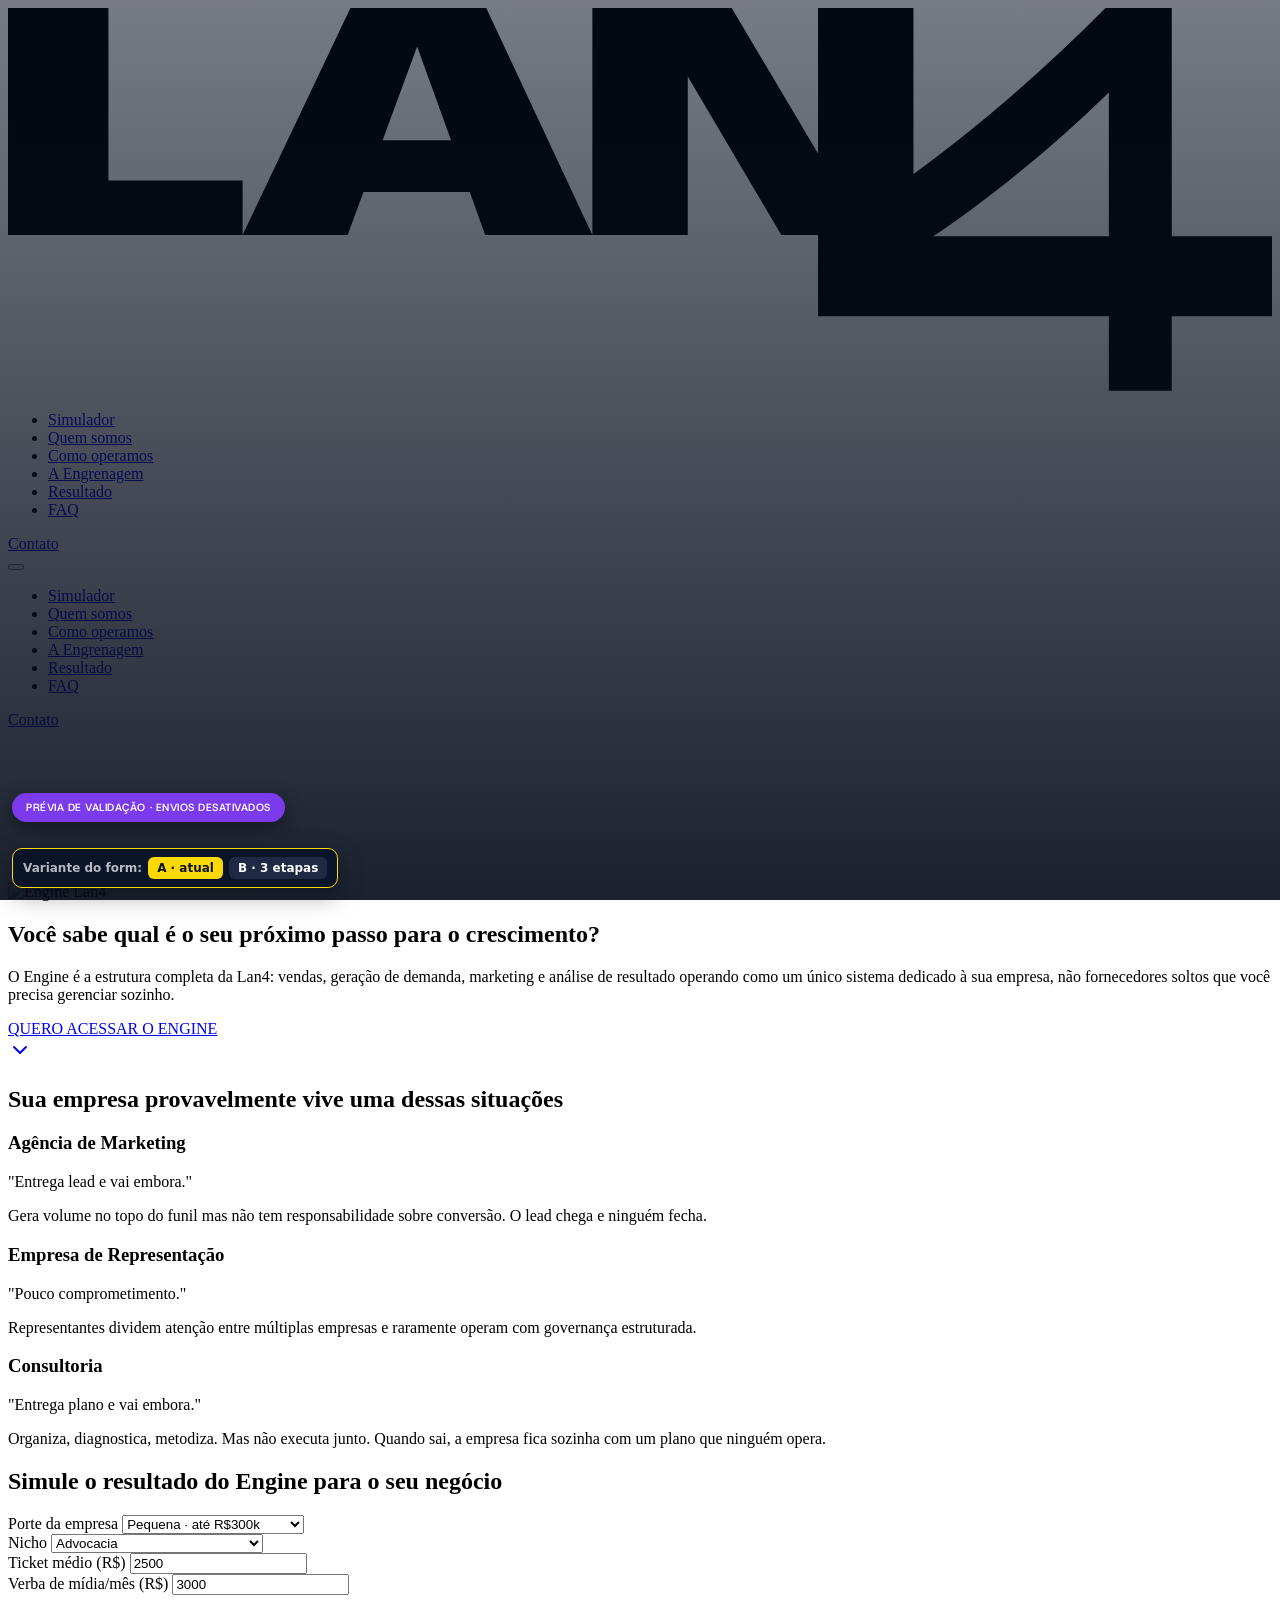
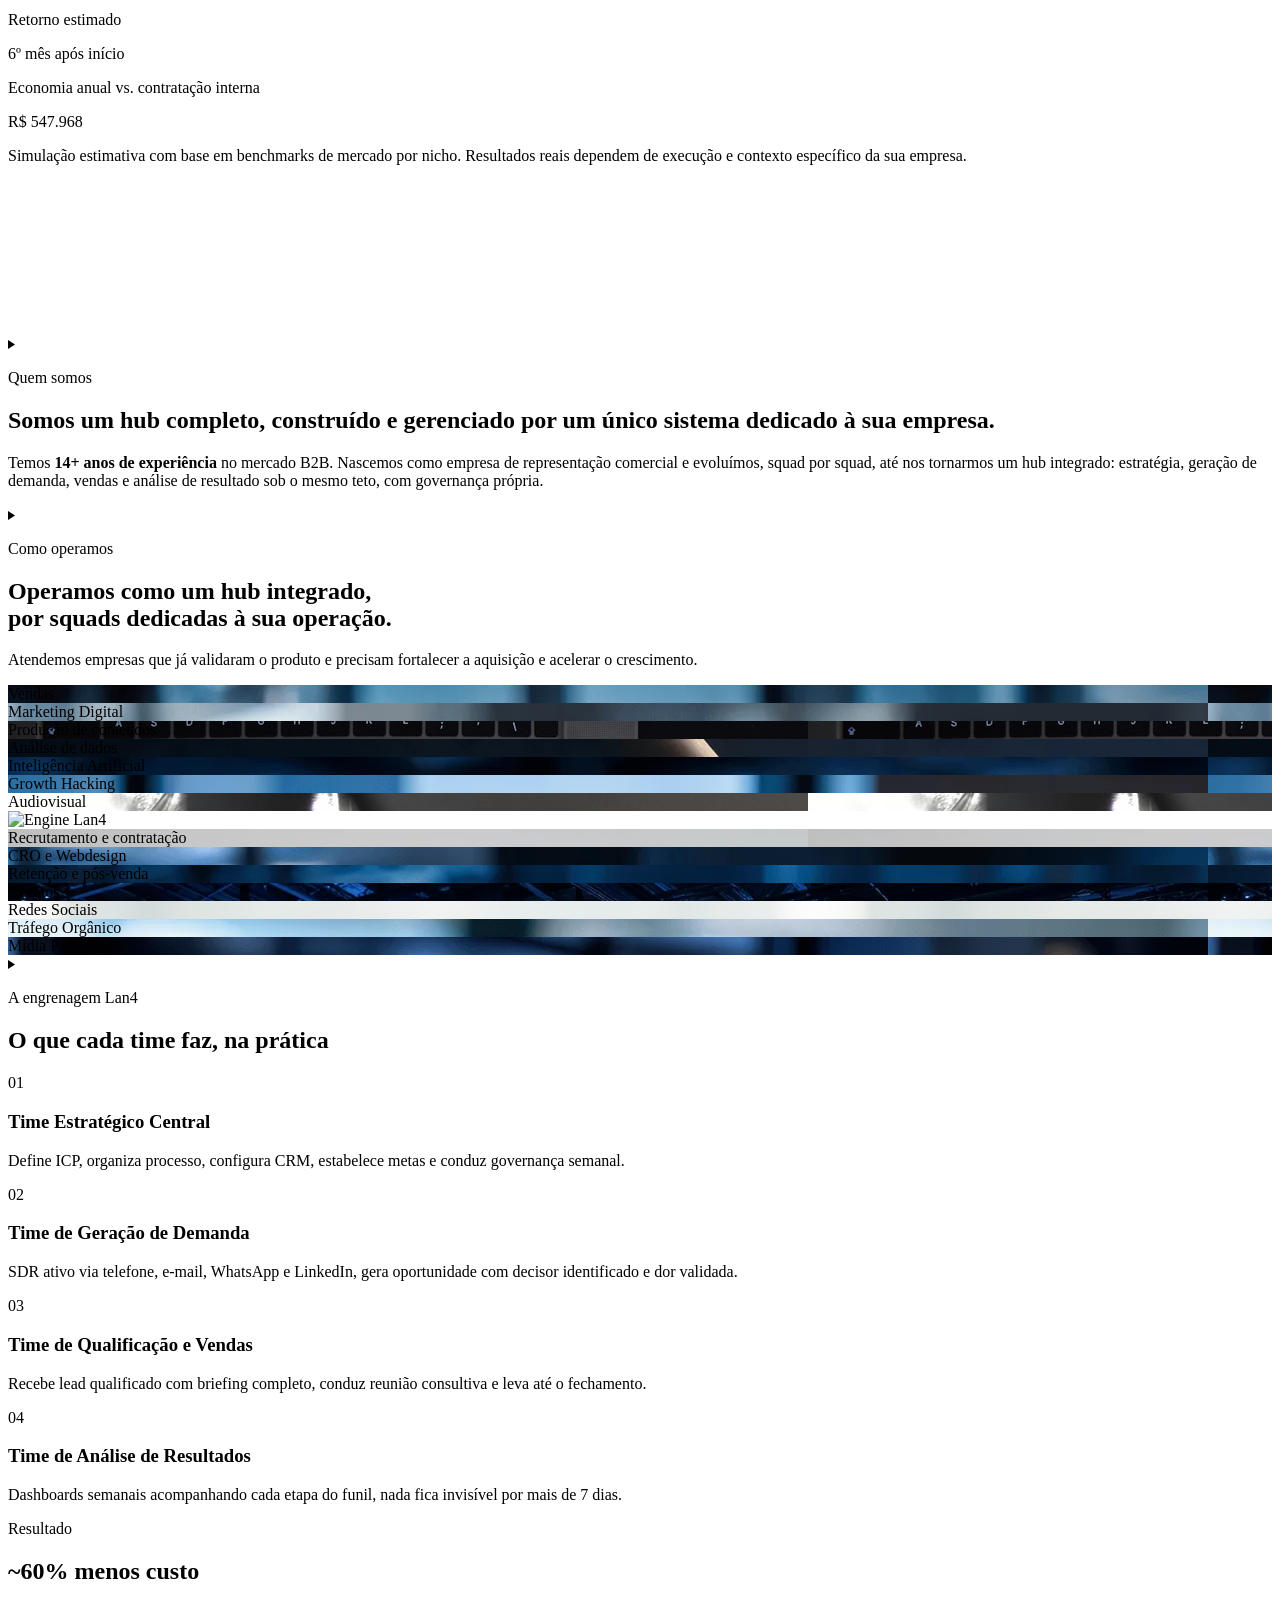
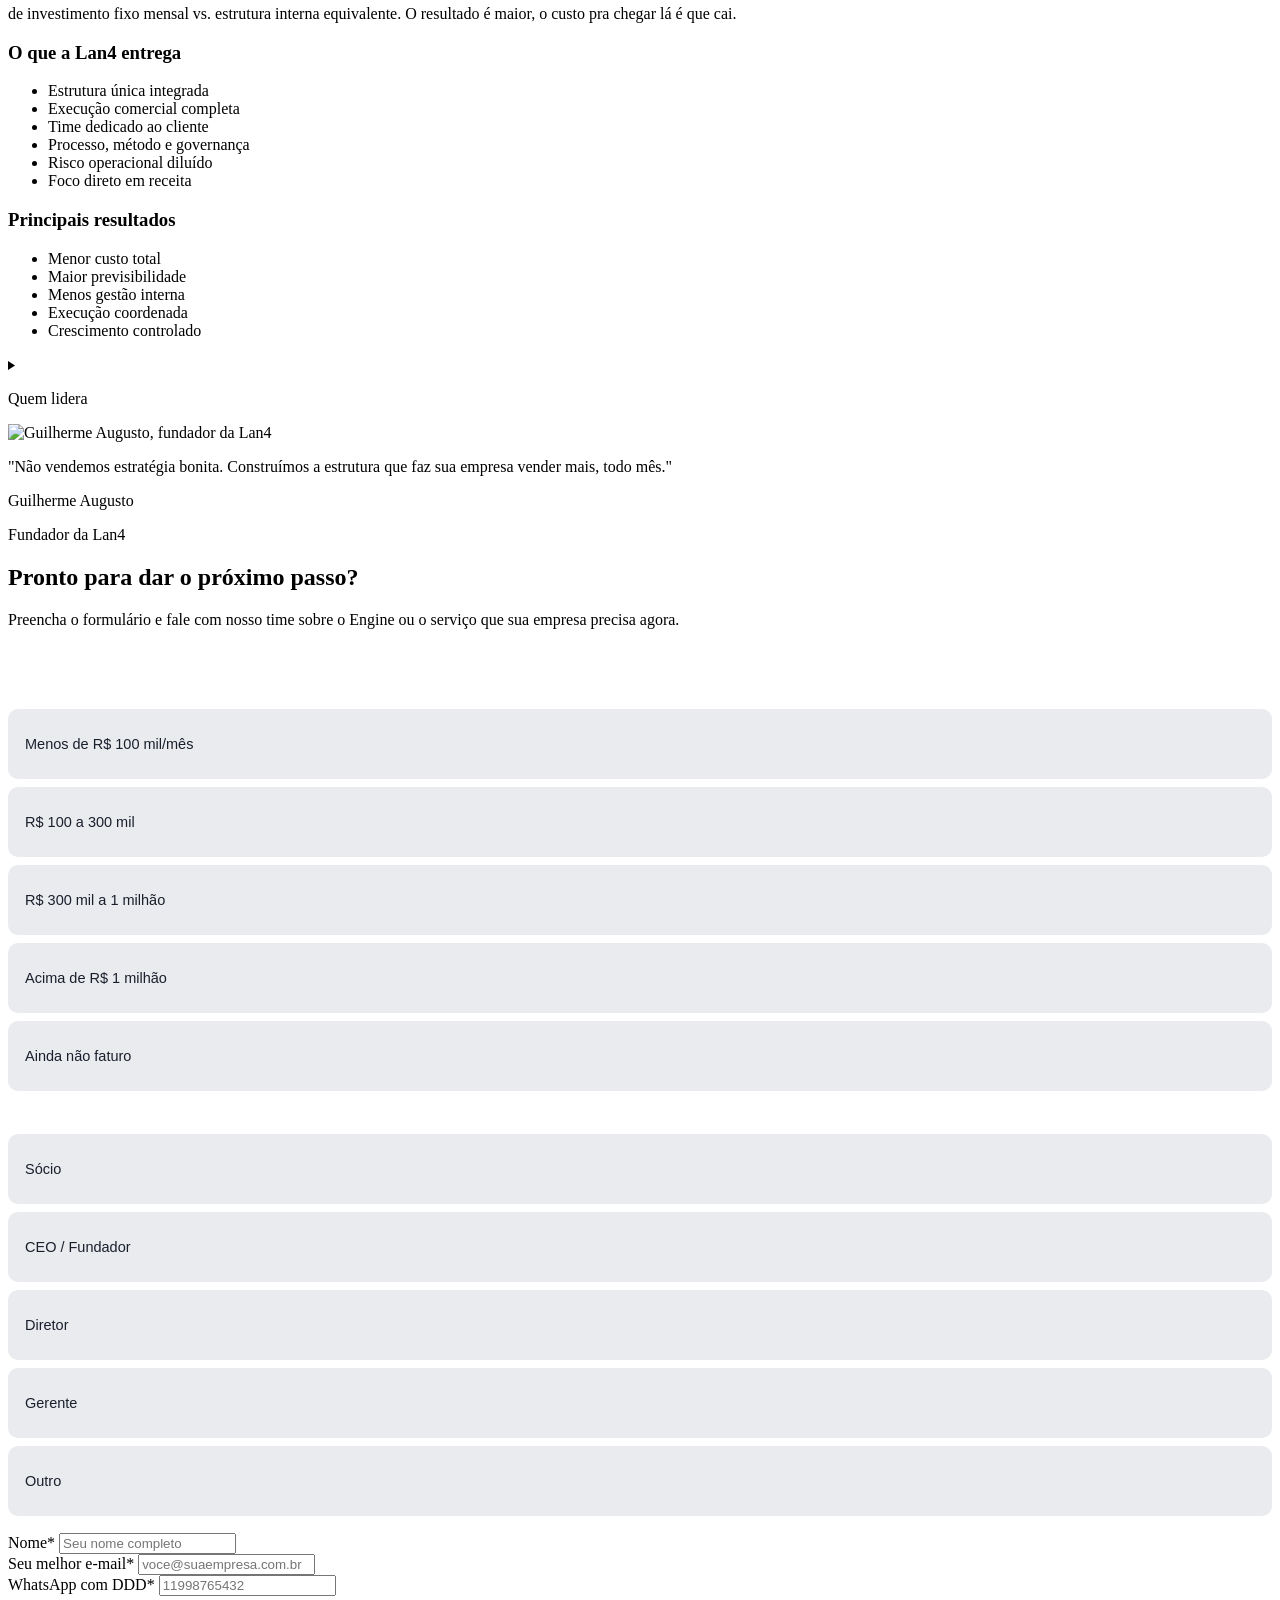
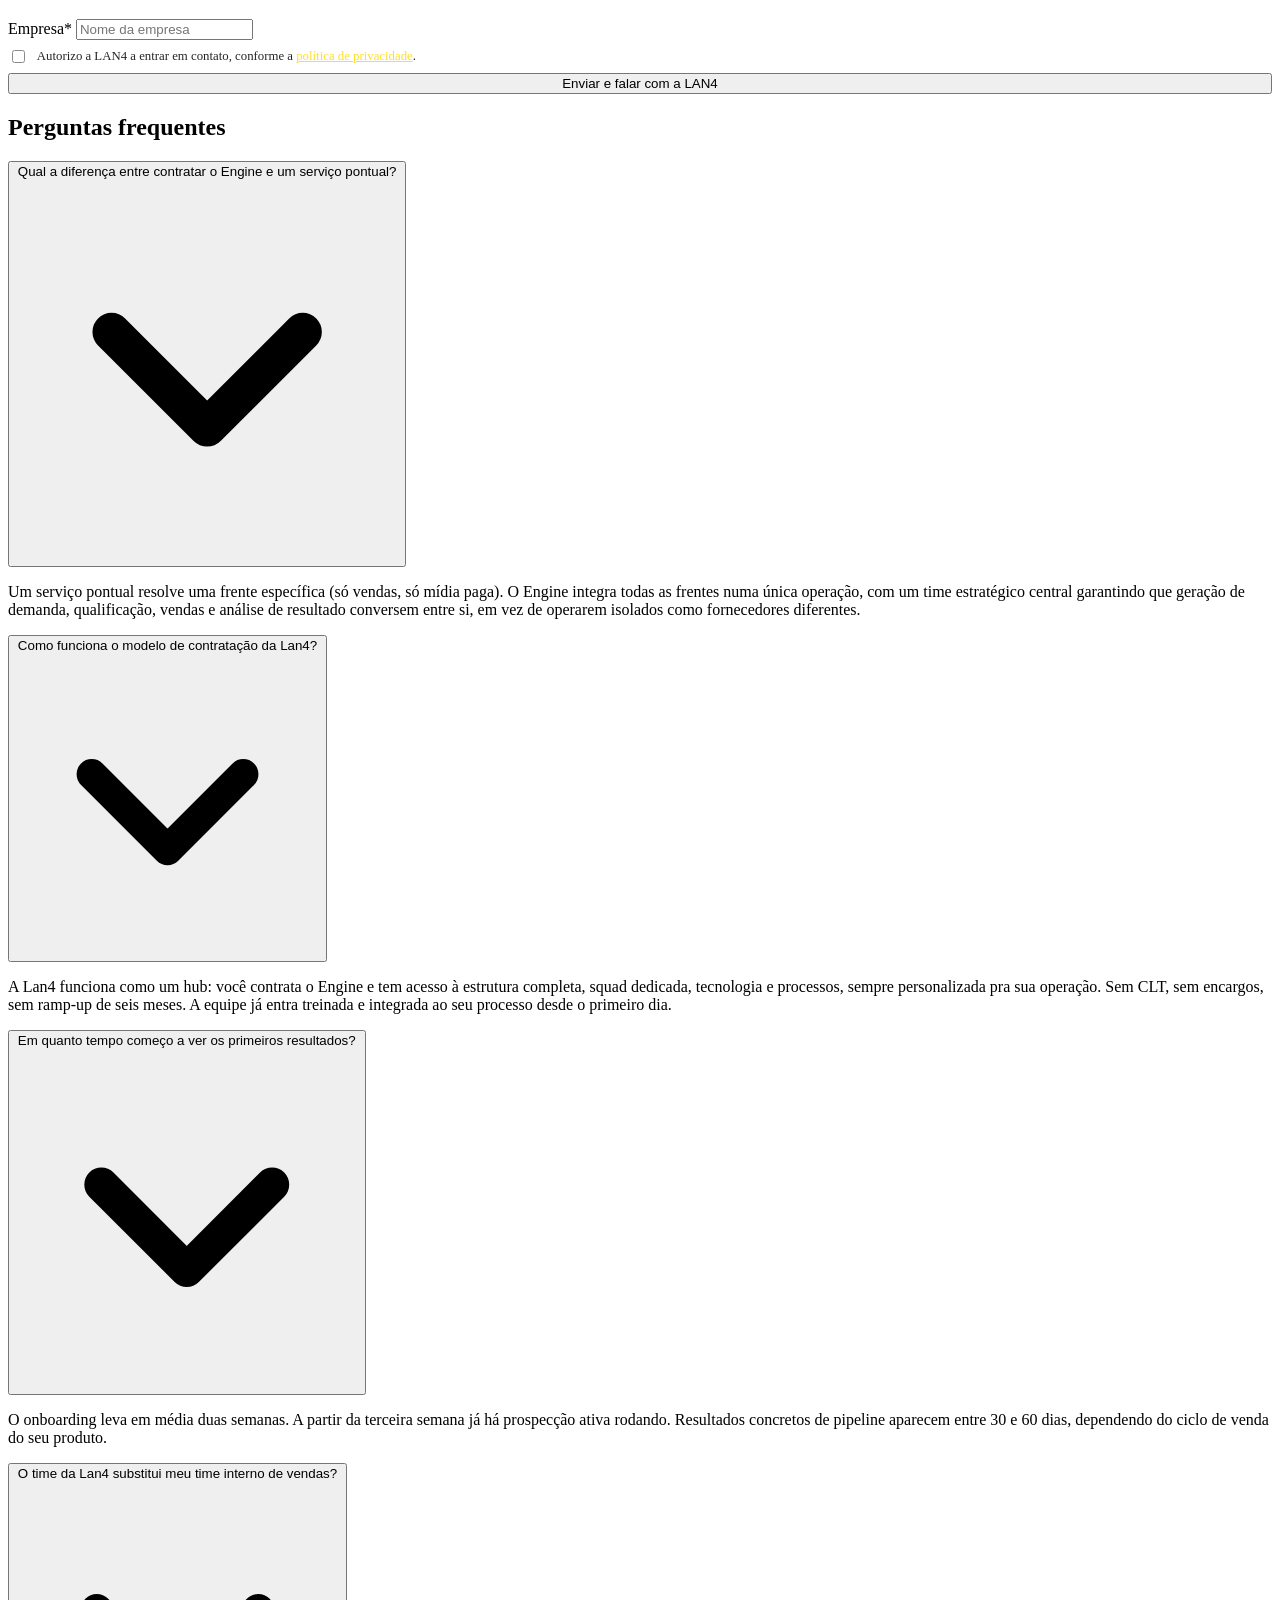
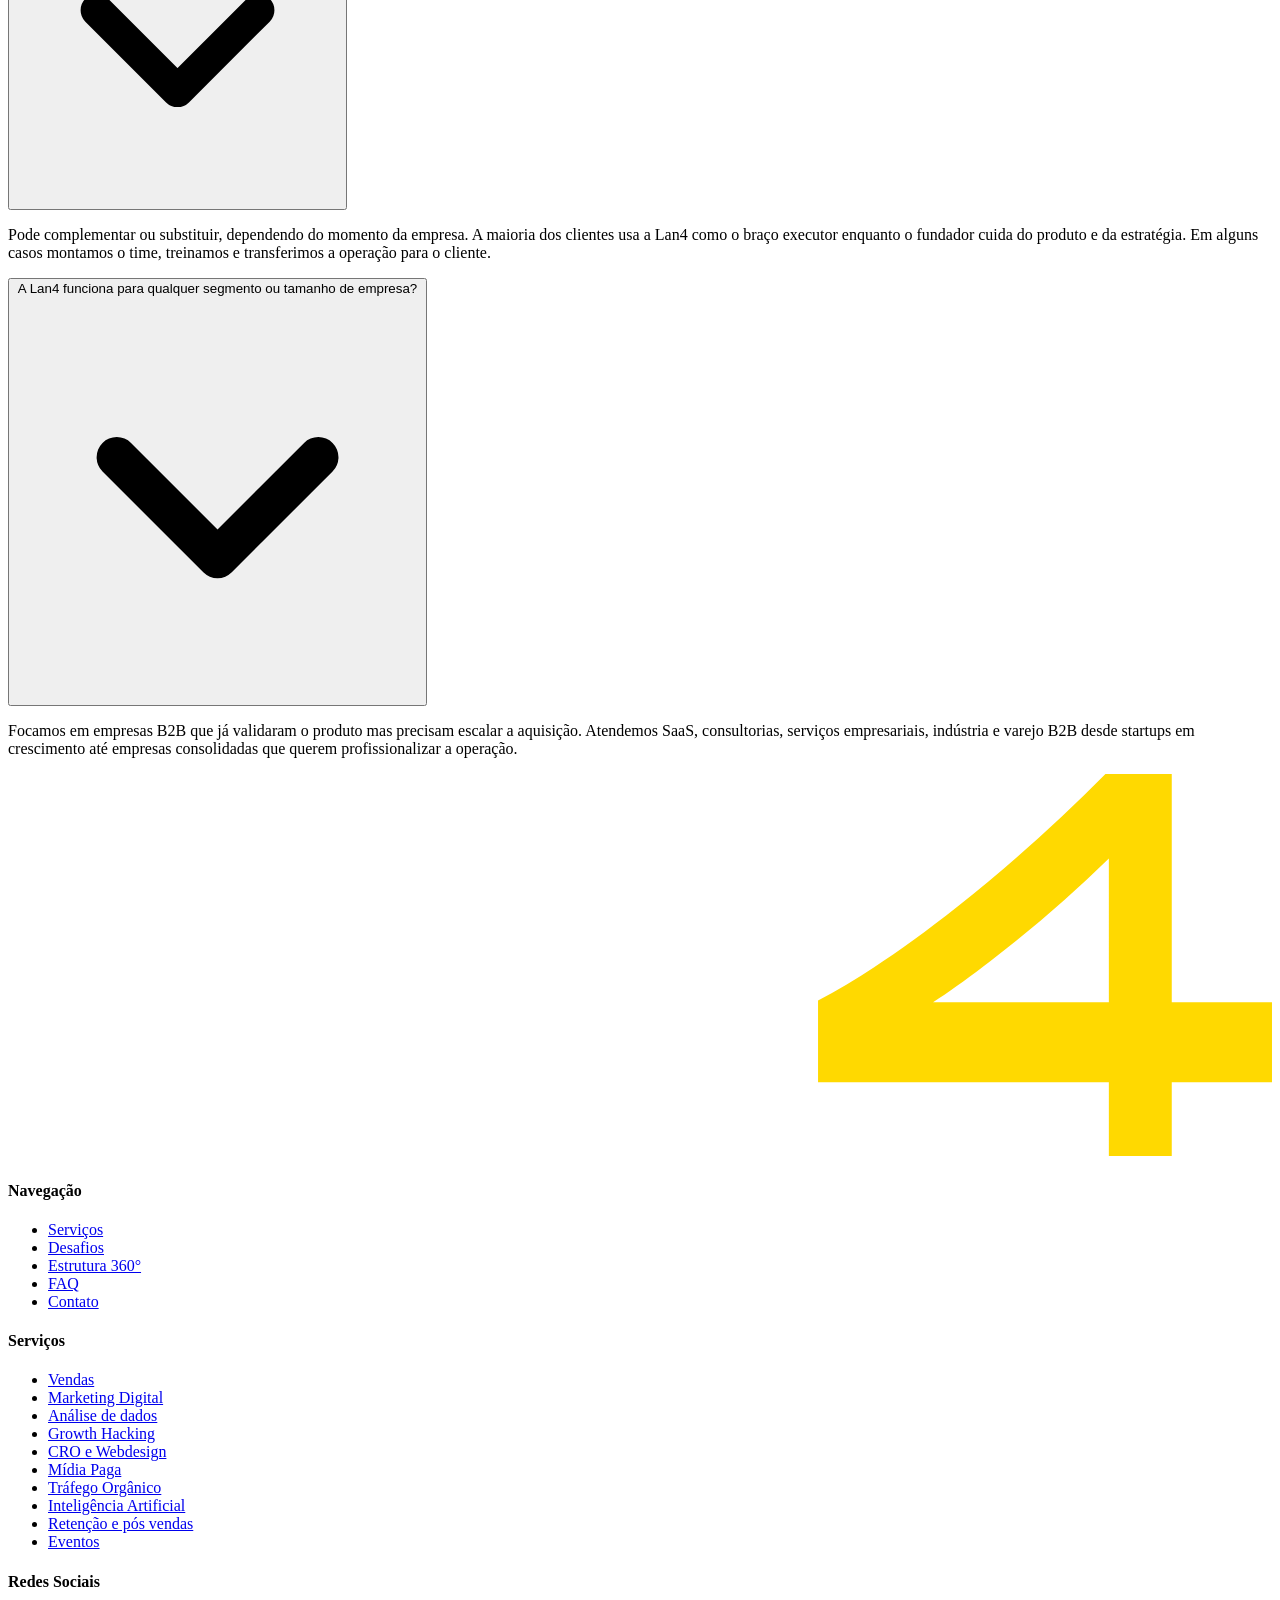
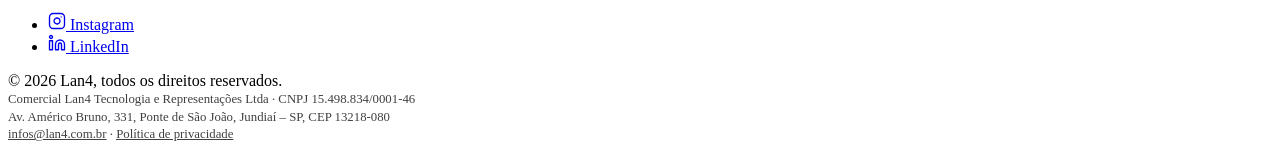
==== commit 394fa1b5: "cache-bust dos assets (?v=20260902b) — forçar CDN do Pages a servir components.css corrigido Co-Auth" ====
--- a/engine/index.html
+++ b/engine/index.html
@@ -50,8 +50,8 @@
   <link rel="stylesheet" href="https://lan4.com.br/css/tokens.css" />
 
   <!-- Componentes: Navbar + Hero -->
-  <link rel="stylesheet" href="https://lan4.com.br/css/components.css?v=20260901" />
-  <link rel="stylesheet" href="../form-ab.css?v=20260902" />
+  <link rel="stylesheet" href="https://lan4.com.br/css/components.css?v=20260902b" />
+  <link rel="stylesheet" href="../form-ab.css?v=20260902b" />
 
   <!-- Schema.org — Organization (desambiguação de entidade) -->
   <script type="application/ld+json">
@@ -969,8 +969,8 @@
   </div>
 
   <!-- JS -->
-  <script src="../form-ab.js?v=20260902" defer></script>
-  <script src="../main.js?v=20260901" defer></script>
+  <script src="../form-ab.js?v=20260902b" defer></script>
+  <script src="../main.js?v=20260902b" defer></script>
   <script src="calculadora.js" defer></script>
 
 </body>
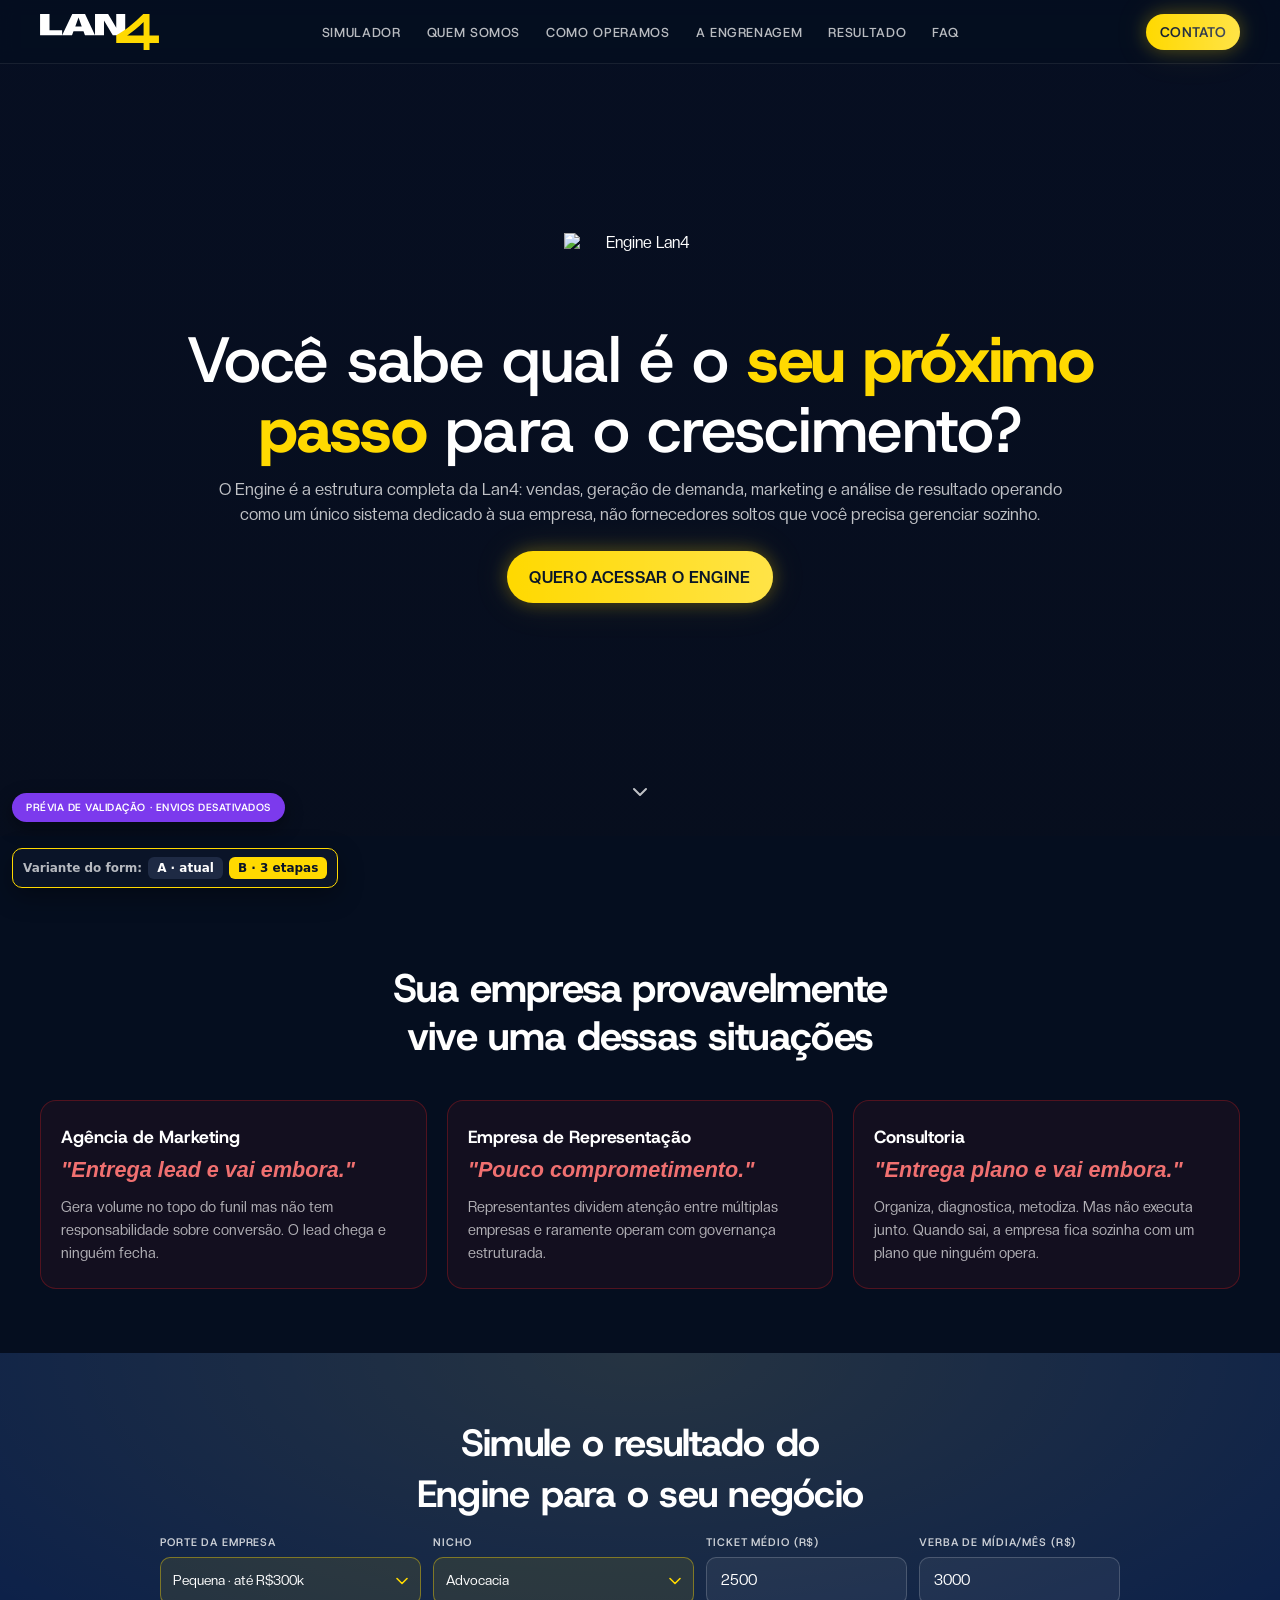
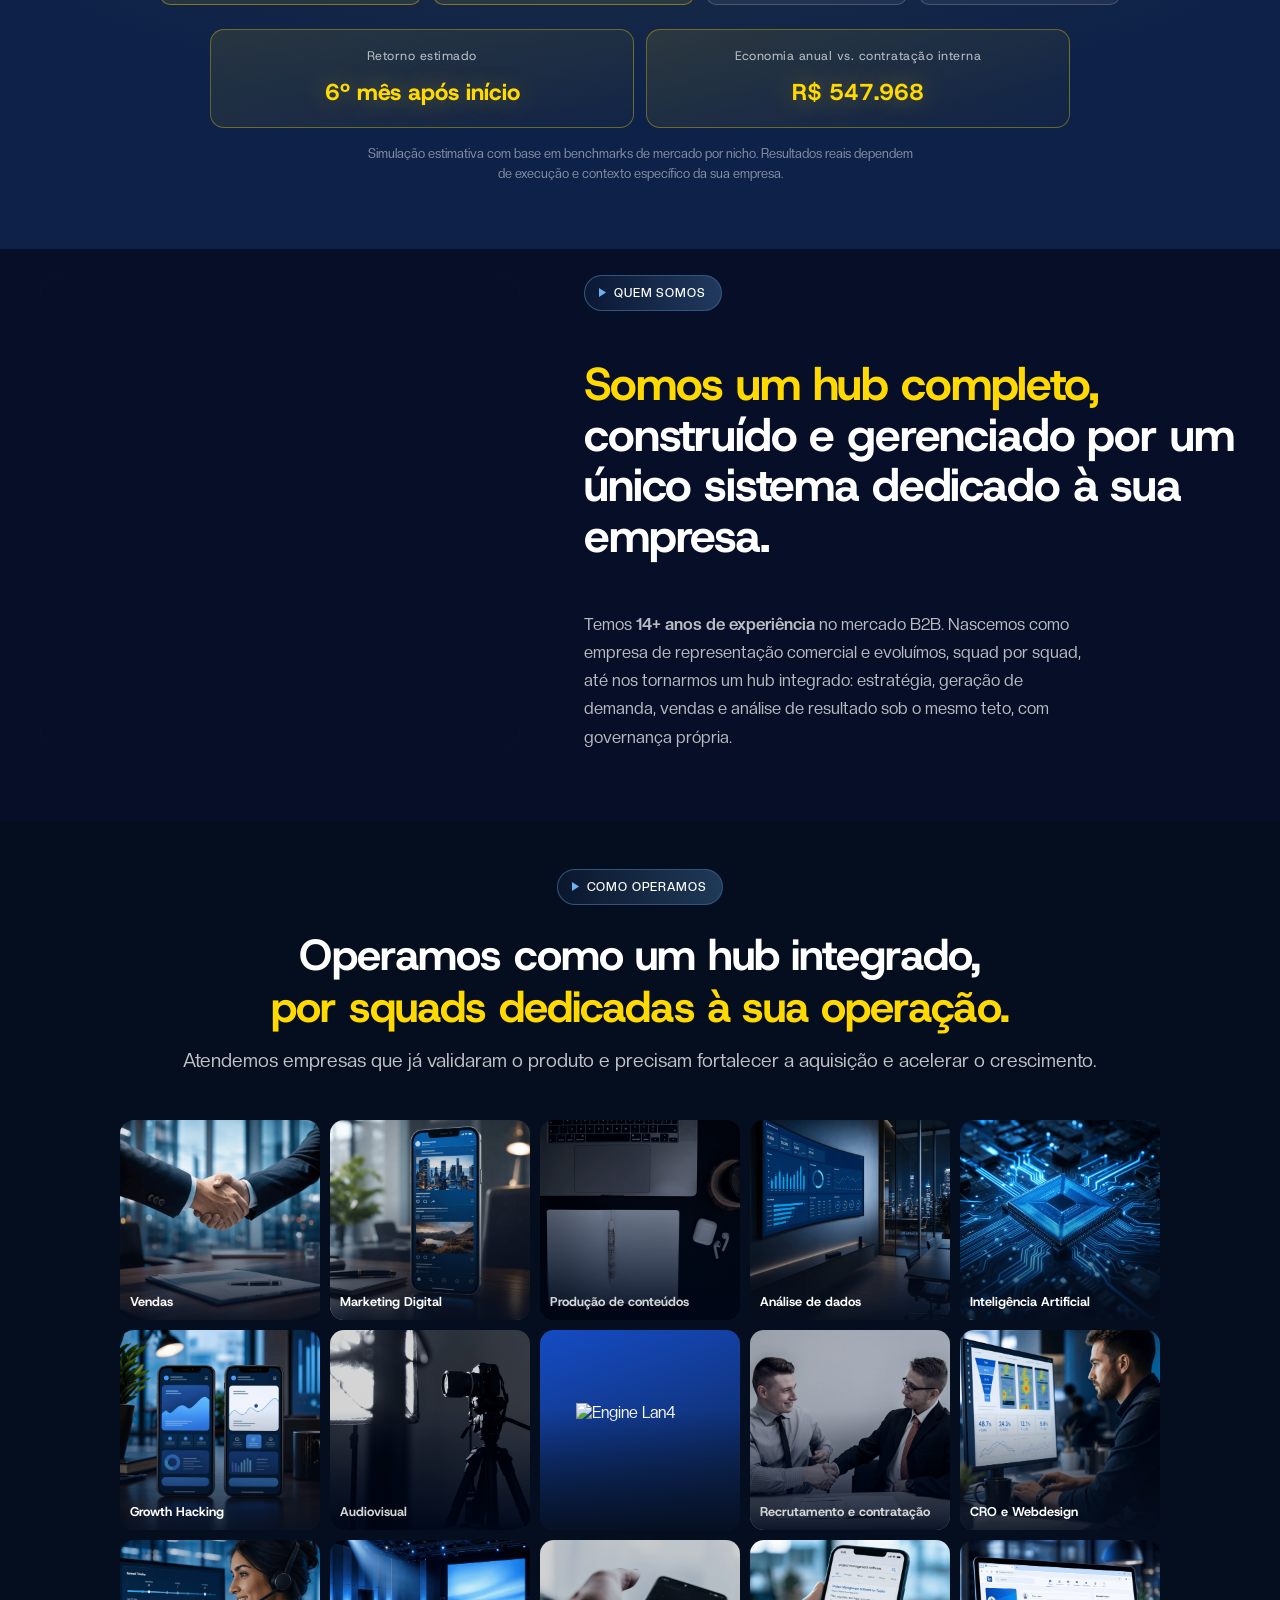
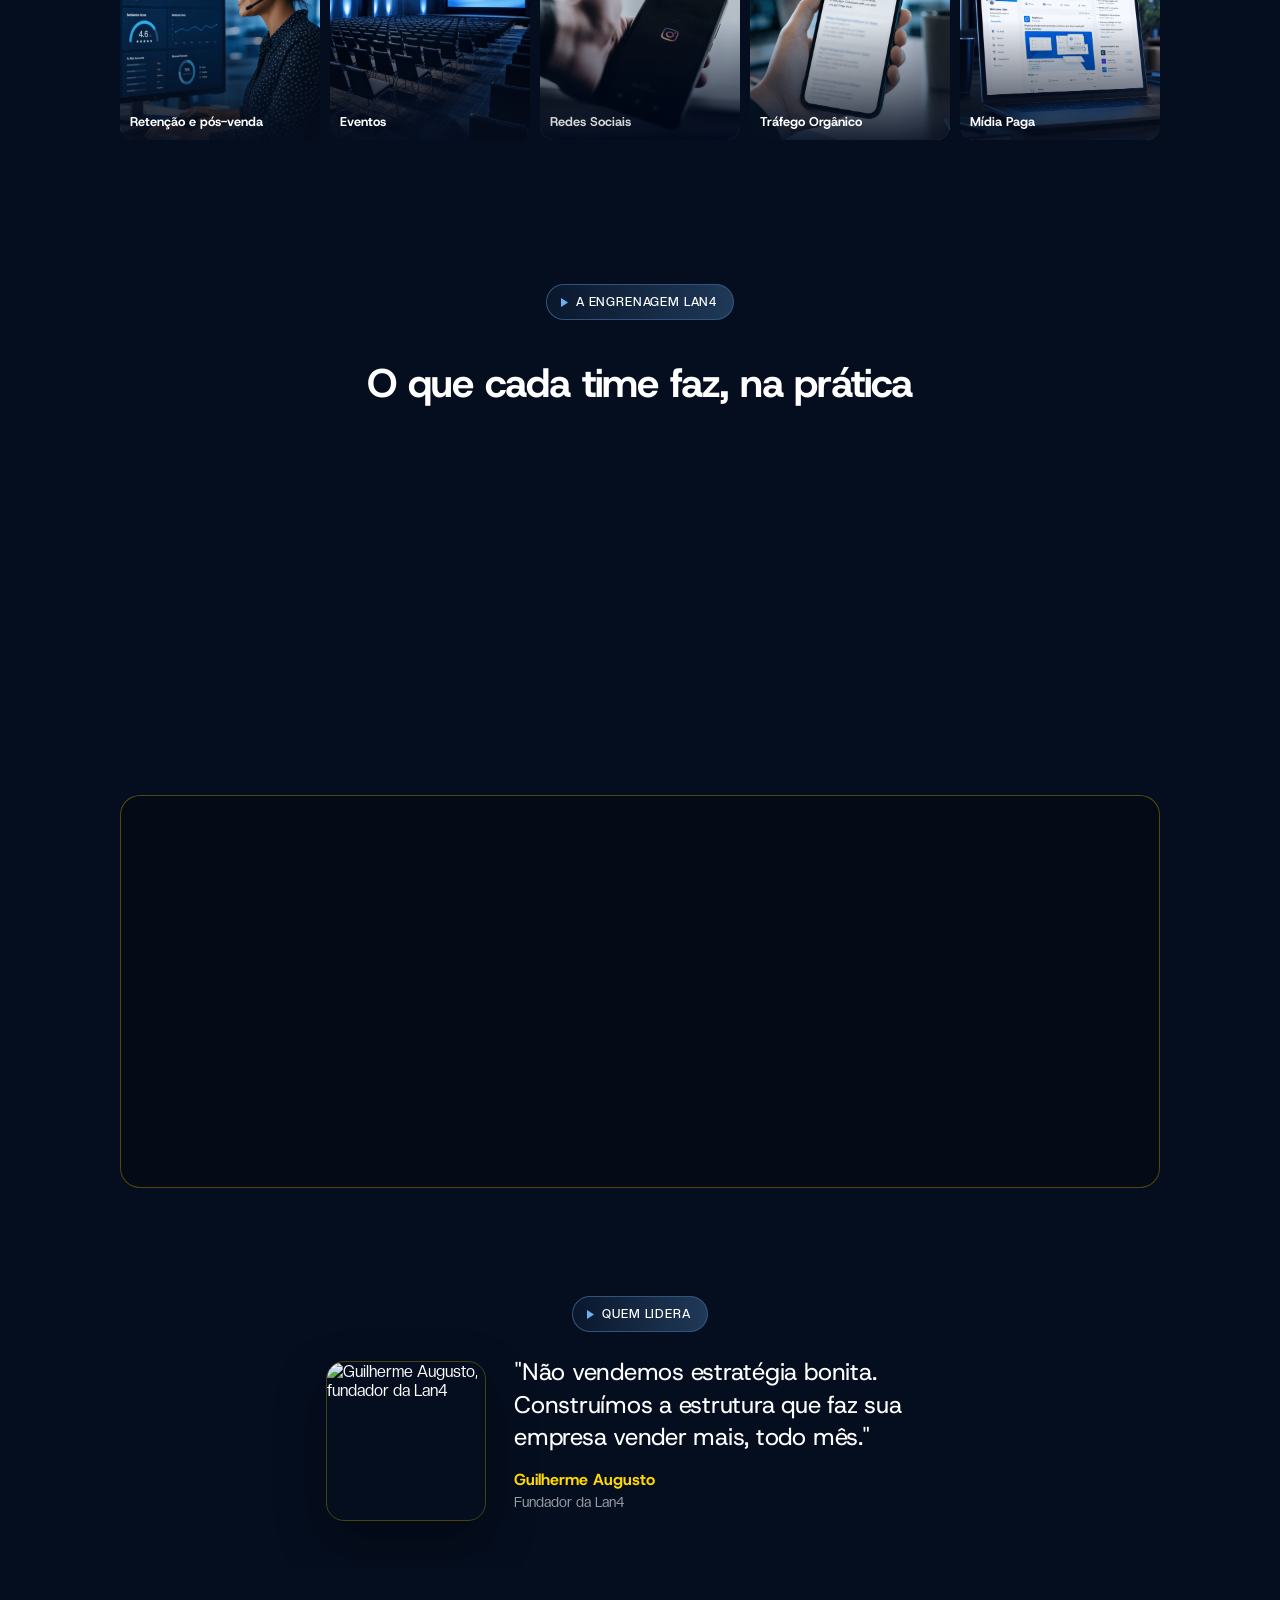
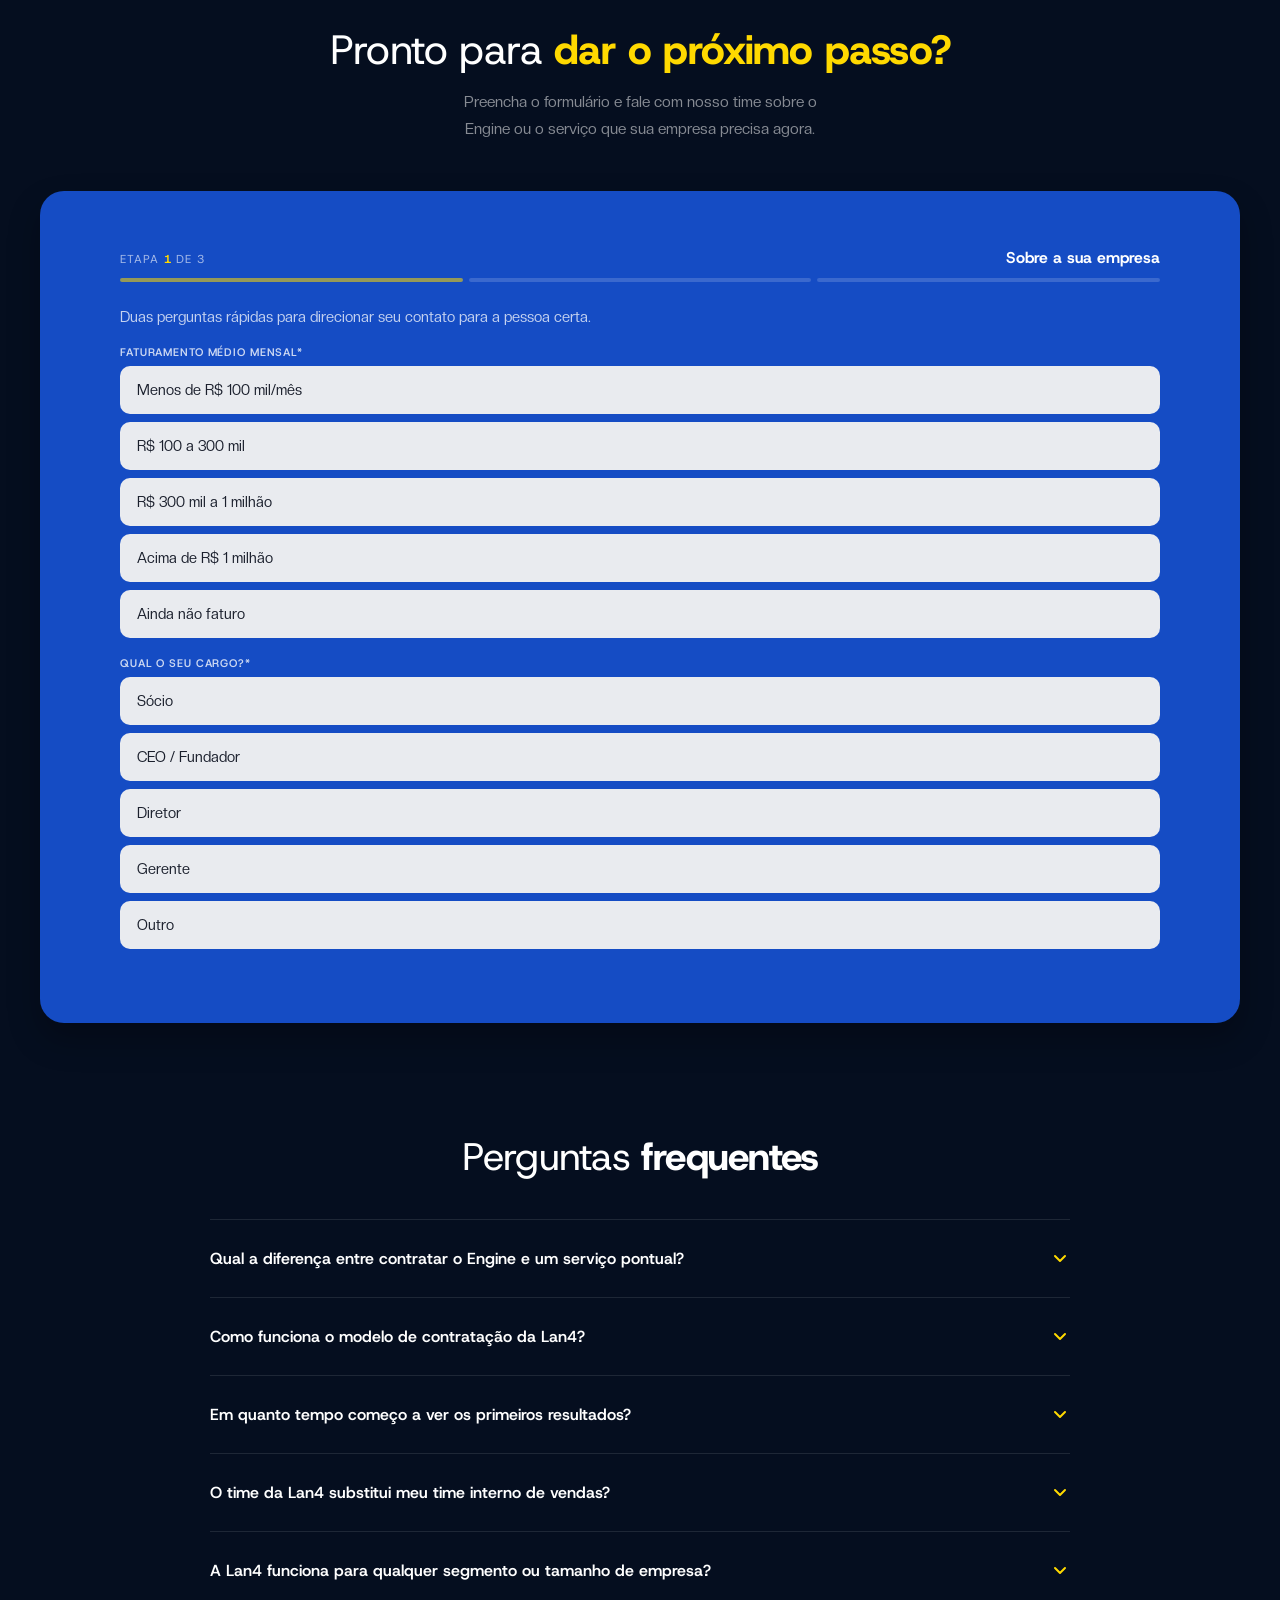
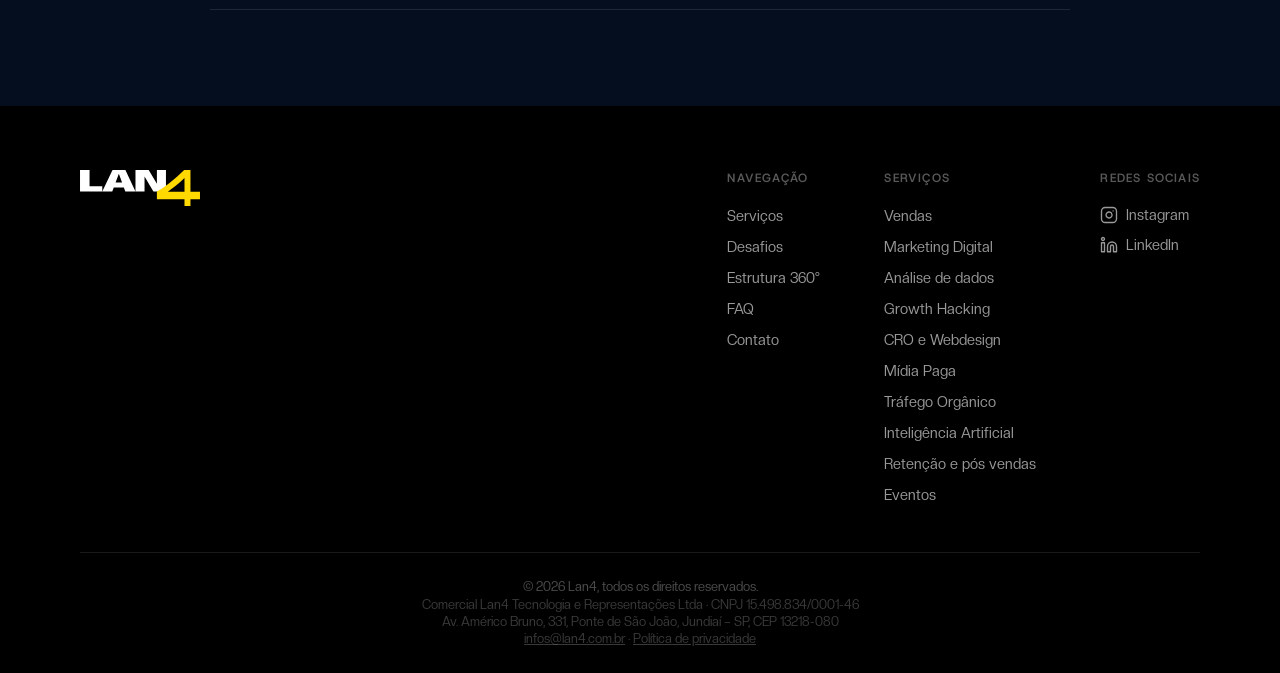
==== commit be9d5379: "HTML: <link> de tokens.css/components.css de volta para local Estavam apontando para https://lan4.co" ====
--- a/engine/index.html
+++ b/engine/index.html
@@ -47,10 +47,10 @@
   <link href="https://fonts.googleapis.com/css2?family=Host+Grotesk:ital,wght@0,300..800;1,300..800&family=Inter:wght@400;500;600&family=JetBrains+Mono:wght@400;500&display=swap" rel="stylesheet" />
 
   <!-- Design tokens extraídos de liveblocks.io -->
-  <link rel="stylesheet" href="https://lan4.com.br/css/tokens.css" />
+  <link rel="stylesheet" href="../css/tokens.css" />
 
   <!-- Componentes: Navbar + Hero -->
-  <link rel="stylesheet" href="https://lan4.com.br/css/components.css?v=20260902b" />
+  <link rel="stylesheet" href="../css/components.css?v=20260902b" />
   <link rel="stylesheet" href="../form-ab.css?v=20260902b" />
 
   <!-- Schema.org — Organization (desambiguação de entidade) -->
--- a/css/tokens.css
+++ b/css/tokens.css
@@ -0,0 +1,194 @@
+/*
+ * Design tokens — LAN4 brand sobre estrutura liveblocks.io
+ * Paleta: dark blue gradient + amarelo/dourado como accent
+ */
+
+/* ─── Paleta LAN4 ───────────────────────────────────────────────────── */
+:root {
+  --lan4-yellow:          #FFD900;   /* accent principal — botões, destaques */
+  --lan4-yellow-hover:    #FFE433;   /* hover do botão amarelo */
+  --lan4-yellow-dark:     #CCB000;   /* versão escura do amarelo */
+  --lan4-blue-deep:       #050e1f;   /* azul mais escuro */
+  --lan4-blue-dark:       #060F27;   /* fundo base */
+  --lan4-blue-mid:        #0d2149;   /* surface raised */
+  --lan4-blue-glow:       #1a3a6e;   /* glow/divider sutil */
+  --lan4-blue-card:       #154CC4;   /* azul sólido vivo — cards de formulário */
+
+  /* Surfaces */
+  --lb-marketing-color-surface-200:    var(--lan4-blue-deep);
+  --lb-marketing-color-surface-300:    transparent;          /* body usa o gif como bg */
+  --lb-marketing-color-surface-400:    var(--lan4-blue-dark);
+  --lb-marketing-color-surface-500:    rgba(9, 20, 40, .92); /* raised (dropdowns, cards) */
+
+  /* Neutrals — mantém branco como texto */
+  --lb-marketing-color-neutral-100:    rgba(255,255,255,.12); /* dividers opaque */
+  --lb-marketing-color-neutral-200:    rgba(255,255,255,.35);
+  --lb-marketing-color-neutral-300:    rgba(255,255,255,.55); /* subtler text */
+  --lb-marketing-color-neutral-400:    rgba(255,255,255,.75); /* subtle text */
+  --lb-marketing-color-neutral-500:    #fff;                  /* primary text */
+
+  /* Neutral alpha */
+  --lb-marketing-color-neutral-alpha-100: rgba(255,255,255,.06);
+  --lb-marketing-color-neutral-alpha-200: rgba(255,255,255,.10);
+  --lb-marketing-color-neutral-alpha-300: rgba(255,255,255,.14);
+  --lb-marketing-color-neutral-alpha-400: rgba(255,255,255,.18);
+  --lb-marketing-color-neutral-alpha-500: rgba(255,255,255,.22);
+
+  /* Brand — amarelo LAN4 no lugar do purple */
+  --lb-marketing-color-purple-200:     #ffe085;
+  --lb-marketing-color-purple-300:     #ffd050;
+  --lb-marketing-color-purple-400:     var(--lan4-yellow);
+  --lb-marketing-color-purple-500:     var(--lan4-yellow-dark);
+  --lb-marketing-color-purple-alpha-200: rgba(255,217,0,.08);
+  --lb-marketing-color-purple-alpha-300: rgba(255,217,0,.12);
+  --lb-marketing-color-purple-alpha-400: rgba(255,217,0,.16);
+  --lb-marketing-color-purple-alpha-500: rgba(255,217,0,.22);
+
+  /* Pink */
+  --lb-marketing-color-pink-200:       #d097e2;
+  --lb-marketing-color-pink-400:       #c551ec;
+  --lb-marketing-color-pink-alpha-200: #c551ec14;
+  --lb-marketing-color-pink-alpha-400: #c551ec21;
+
+  /* Blue */
+  --lb-marketing-color-blue-200:       #97bee2;
+  --lb-marketing-color-blue-300:       #88bef2;
+  --lb-marketing-color-blue-400:       #6cb0ef;
+  --lb-marketing-color-blue-500:       #51a1ec;
+  --lb-marketing-color-blue-alpha-500: #51a1ec26;
+
+  /* Green */
+  --lb-marketing-color-green-200:      #97e2d0;
+  --lb-marketing-color-green-300:      #88f2d7;
+  --lb-marketing-color-green-400:      #6cefce;
+  --lb-marketing-color-green-500:      #51ecc5;
+
+  /* Yellow */
+  --lb-marketing-color-yellow-200:     #e2d297;
+  --lb-marketing-color-yellow-300:     #f2db88;
+  --lb-marketing-color-yellow-400:     #efd26c;
+  --lb-marketing-color-yellow-500:     #ecca51;
+
+  /* Red */
+  --lb-marketing-color-red-400:        #ef6c6c;
+  --lb-marketing-color-red-500:        #ec5151;
+
+  /* AI Copilots accent */
+  --lb-marketing-color-ai-copilots-400: #e42162;
+  --lb-marketing-color-ai-copilots-500: #ec5184;
+
+  /* Multiplayer */
+  --lb-marketing-color-multiplayer-400: #6c79ef;
+  --lb-marketing-color-multiplayer-500: #5160ec;
+
+  /* Comments */
+  --lb-marketing-color-comments-400:   #efad6c;
+  --lb-marketing-color-comments-500:   #ec9e51;
+
+  /* Overlay */
+  --lb-marketing-color-overlay:        #0006;
+
+  /* ─── Semantic tokens de marketing ──────────────────────────── */
+  --color-marketing:                   var(--lb-marketing-color-neutral-500);
+  --color-marketing-subtle:            var(--lb-marketing-color-neutral-400);
+  --color-marketing-subtler:           var(--lb-marketing-color-neutral-300);
+  --color-marketing-brand:             var(--lb-marketing-color-purple-400);
+
+  --color-marketing-surface-base:      var(--lb-marketing-color-surface-300);
+  --color-marketing-surface-raised:    var(--lb-marketing-color-surface-500);
+  /* Botão sólido principal → amarelo LAN4 */
+  --color-marketing-surface-base-inverse: var(--lan4-yellow);
+  --color-marketing-surface-base-inverse-subtle: var(--lan4-yellow-hover);
+
+  --color-marketing-surface-faded:     var(--lb-marketing-color-neutral-alpha-100);
+  --color-marketing-surface-faded-bold: var(--lb-marketing-color-neutral-alpha-200);
+  --color-marketing-surface-faded-bolder: var(--lb-marketing-color-neutral-alpha-300);
+
+  --color-marketing-divider:           var(--lb-marketing-color-neutral-alpha-200);
+  --color-marketing-divider-subtle:    var(--lb-marketing-color-neutral-alpha-100);
+  --color-marketing-divider-bold:      var(--lb-marketing-color-neutral-alpha-300);
+  --color-marketing-divider-bold-opaque: var(--lb-marketing-color-neutral-100);
+
+  /* Texto sobre o botão amarelo → escuro */
+  --color-marketing-inverse:           #0a1628;
+
+  /* ─── Layout ─────────────────────────────────────────────────── */
+  --spacing:                           0.25rem;   /* 4px base unit */
+  --marketing-header-height:           calc(var(--spacing) * 16);  /* 64px */
+  --spacing-inner-gutter:              calc(var(--spacing) * 4);   /* 16px mobile */
+  --spacing-outer-gutter:              calc(var(--spacing) * 8);   /* 32px mobile */
+  --breakpoint-sm:                     40rem;
+  --breakpoint-md:                     48rem;
+  --breakpoint-lg:                     64rem;
+  --breakpoint-xl:                     80rem;
+
+  /* ─── Typography ─────────────────────────────────────────────── */
+  --font-inter:                        'Inter', ui-sans-serif, system-ui, sans-serif;
+  --font-suisse:                       'Inter', ui-sans-serif, system-ui, sans-serif; /* fallback para Suisse (proprietária) */
+  --font-mono:                         'JetBrains Mono', 'Courier New', monospace;
+
+  /* ─── Easing ─────────────────────────────────────────────────── */
+  --ease-out:                          cubic-bezier(0, 0, .2, 1);
+  --ease-out-expo:                     cubic-bezier(.16, 1, .3, 1);
+  --ease-out-bounce:                   cubic-bezier(.34, 1.56, .64, 1);
+  --ease-in-expo:                      cubic-bezier(.95, .05, .795, .035);
+
+  /* ─── Accent hero badge → amarelo LAN4 ──────────────────────── */
+  --unveil-accent-color-dark:          var(--lan4-yellow);
+
+  /* ─── Shadows ────────────────────────────────────────────────── */
+  --shadow-marketing-popover:          0 8px 40px rgba(0,0,0,.6), 0 0 0 1px rgba(255,255,255,.1);
+}
+
+/* Gutters responsivos — espelham o comportamento do Tailwind do site */
+@media (min-width: 40rem) {
+  :root {
+    --spacing-inner-gutter: calc(var(--spacing) * 5);
+    --spacing-outer-gutter: calc(var(--spacing) * 7);
+  }
+}
+
+@media (min-width: 48rem) {
+  :root {
+    --spacing-inner-gutter: calc(var(--spacing) * 6);
+    --spacing-outer-gutter: calc(var(--spacing) * 8);
+  }
+}
+
+@media (min-width: 64rem) {
+  :root {
+    --spacing-inner-gutter:  calc(var(--spacing) * 7);
+    --spacing-outer-gutter:  calc(var(--spacing) * 10);
+    --marketing-header-height: calc(var(--spacing) * 16);
+  }
+}
+
+/* ─── Tipografia f-marketing (extraída do site) ─────────────────────── */
+.f-marketing-display-xl {
+  letter-spacing: -.015em;
+  font-size: clamp(36px, 9.23vw, 48px);
+  font-weight: 500;
+  line-height: 1;
+}
+@media (min-width: 40rem) {
+  .f-marketing-display-xl { letter-spacing: -.02em; font-size: 54px; }
+}
+@media (min-width: 48rem) {
+  .f-marketing-display-xl { font-size: 60px; }
+}
+@media (min-width: 64rem) {
+  .f-marketing-display-xl { font-size: 64px; line-height: 1.1; }
+}
+
+.f-marketing-body-md {
+  letter-spacing: .004em;
+  font-size: 16px;
+  font-weight: 400;
+  line-height: 1.375;
+}
+@media (min-width: 40rem) {
+  .f-marketing-body-md { font-size: 18px; }
+}
+@media (min-width: 64rem) {
+  .f-marketing-body-md { font-size: 20px; }
+}
--- a/css/components.css
+++ b/css/components.css
@@ -0,0 +1,3792 @@
+/*
+ * Componentes: Navbar + Hero Section
+ * Clone do liveblocks.io — design tokens em tokens.css
+ */
+
+/* ─── Fontes locais ─────────────────────────────────────────────────── */
+@font-face {
+  font-family: 'CreatoDisplay';
+  src: url('../fonts/CreatoDisplay-Thin.otf') format('opentype');
+  font-weight: 100; font-style: normal; font-display: swap;
+}
+@font-face {
+  font-family: 'CreatoDisplay';
+  src: url('../fonts/CreatoDisplay-ThinItalic.otf') format('opentype');
+  font-weight: 100; font-style: italic; font-display: swap;
+}
+@font-face {
+  font-family: 'CreatoDisplay';
+  src: url('../fonts/CreatoDisplay-Light.otf') format('opentype');
+  font-weight: 300; font-style: normal; font-display: swap;
+}
+@font-face {
+  font-family: 'CreatoDisplay';
+  src: url('../fonts/CreatoDisplay-LightItalic.otf') format('opentype');
+  font-weight: 300; font-style: italic; font-display: swap;
+}
+@font-face {
+  font-family: 'CreatoDisplay';
+  src: url('../fonts/CreatoDisplay-Regular.otf') format('opentype');
+  font-weight: 400; font-style: normal; font-display: swap;
+}
+@font-face {
+  font-family: 'CreatoDisplay';
+  src: url('../fonts/CreatoDisplay-RegularItalic.otf') format('opentype');
+  font-weight: 400; font-style: italic; font-display: swap;
+}
+@font-face {
+  font-family: 'CreatoDisplay';
+  src: url('../fonts/CreatoDisplay-Medium.otf') format('opentype');
+  font-weight: 500; font-style: normal; font-display: swap;
+}
+@font-face {
+  font-family: 'CreatoDisplay';
+  src: url('../fonts/CreatoDisplay-MediumItalic.otf') format('opentype');
+  font-weight: 500; font-style: italic; font-display: swap;
+}
+@font-face {
+  font-family: 'CreatoDisplay';
+  src: url('../fonts/CreatoDisplay-Bold.otf') format('opentype');
+  font-weight: 700; font-style: normal; font-display: swap;
+}
+@font-face {
+  font-family: 'CreatoDisplay';
+  src: url('../fonts/CreatoDisplay-BoldItalic.otf') format('opentype');
+  font-weight: 700; font-style: italic; font-display: swap;
+}
+@font-face {
+  font-family: 'CreatoDisplay';
+  src: url('../fonts/CreatoDisplay-ExtraBold.otf') format('opentype');
+  font-weight: 800; font-style: normal; font-display: swap;
+}
+@font-face {
+  font-family: 'CreatoDisplay';
+  src: url('../fonts/CreatoDisplay-ExtraBoldItalic.otf') format('opentype');
+  font-weight: 800; font-style: italic; font-display: swap;
+}
+@font-face {
+  font-family: 'CreatoDisplay';
+  src: url('../fonts/CreatoDisplay-Black.otf') format('opentype');
+  font-weight: 900; font-style: normal; font-display: swap;
+}
+@font-face {
+  font-family: 'CreatoDisplay';
+  src: url('../fonts/CreatoDisplay-BlackItalic.otf') format('opentype');
+  font-weight: 900; font-style: italic; font-display: swap;
+}
+
+@font-face {
+  font-family: 'CalistoMT';
+  src: url('../fonts/CALIST.TTF') format('truetype');
+  font-weight: 400; font-style: normal; font-display: swap;
+}
+@font-face {
+  font-family: 'CalistoMT';
+  src: url('../fonts/CALISTB.TTF') format('truetype');
+  font-weight: 700; font-style: normal; font-display: swap;
+}
+@font-face {
+  font-family: 'CalistoMT';
+  src: url('../fonts/CALISTI.TTF') format('truetype');
+  font-weight: 400; font-style: italic; font-display: swap;
+}
+@font-face {
+  font-family: 'CalistoMT';
+  src: url('../fonts/CALISTBI.TTF') format('truetype');
+  font-weight: 700; font-style: italic; font-display: swap;
+}
+
+/* ─── Reset & Base ──────────────────────────────────────────────────── */
+*, *::before, *::after { box-sizing: border-box; margin: 0; padding: 0; }
+
+html {
+  -webkit-font-smoothing: antialiased;
+  -moz-osx-font-smoothing: grayscale;
+  scroll-behavior: smooth;
+}
+
+/* ─── Animações de entrada (hero — load) ────────────────────────────── */
+@keyframes hero-fade-up {
+  from { opacity: 0; transform: translateY(22px); }
+  to   { opacity: 1; transform: translateY(0); }
+}
+
+.hero-badge  { animation: hero-fade-up .38s var(--ease-out) .05s both; }
+.hero-h1     { animation: hero-fade-up .42s var(--ease-out) .12s both; }
+.hero-sub    { animation: hero-fade-up .42s var(--ease-out) .20s both; }
+.hero-ctas   { animation: hero-fade-up .42s var(--ease-out) .28s both; }
+.hero-visual { animation: hero-fade-up .46s var(--ease-out) .32s both; }
+
+/* ─── Scroll offset para navbar fixa ───────────────────────────────── */
+#quem-somos,
+#o-que-resolvemos,
+#estrutura,
+#ecossistema,
+#comparativo,
+#faq,
+#contato {
+  scroll-margin-top: calc(var(--marketing-header-height) + var(--spacing) * 4);
+}
+
+/* ─── Scroll reveal ─────────────────────────────────────────────────── */
+.reveal {
+  opacity: 0;
+  transform: translateY(16px);
+  transition:
+    opacity  .35s var(--ease-out) var(--reveal-delay, 0s),
+    transform .35s var(--ease-out) var(--reveal-delay, 0s);
+}
+.reveal.is-visible {
+  opacity: 1;
+  transform: translateY(0);
+}
+
+body {
+  font-family: 'CreatoDisplay', sans-serif;
+  background-color: var(--lan4-blue-dark);
+  color: var(--color-marketing);
+  min-height: 100vh;
+}
+
+.destaque-h1 {
+  font-weight: 800;
+  color:#FFD900;
+}
+
+a  { color: inherit; text-decoration: none; }
+ul { list-style: none; }
+button { font-family: inherit; cursor: pointer; border: none; background: none; color: inherit; }
+
+/* ─── Container ─────────────────────────────────────────────────────── */
+.container {
+  width: 100%;
+  max-width: var(--breakpoint-xl);
+  margin-inline: auto;
+  padding-inline: var(--spacing-outer-gutter);
+}
+
+/* Garante que todo conteúdo principal fica acima do overlay do body */
+main, .header { position: relative; z-index: 1; }
+
+/* ════════════════════════════════════════════════════════════════════
+   NAVBAR / HEADER
+════════════════════════════════════════════════════════════════════ */
+.header {
+  position: fixed;
+  inset: 0 0 auto 0;
+  z-index: 100;
+}
+.header::before {
+  content: '';
+  position: absolute;
+  inset: 0;
+  border-bottom: 1px solid rgba(255,255,255,.08);
+  /* fundo translúcido sobre o gif com blur */
+  background-color: rgba(5, 14, 31, .72);
+  backdrop-filter: blur(8px);
+  -webkit-backdrop-filter: blur(8px);
+  transition: opacity .28s ease-out;
+}
+
+/* Firefox processa backdrop-filter de forma bem mais pesada que
+   Chrome/Edge/Opera (todos baseados em Blink) — troca o blur, sempre
+   ativo no header fixo, por um fundo mais opaco sem filtro. */
+@supports (-moz-appearance: none) {
+  .header::before {
+    background-color: rgba(5, 14, 31, .92);
+    backdrop-filter: none;
+    -webkit-backdrop-filter: none;
+  }
+}
+/* Ao scrollar o JS adiciona .header--scrolled → revela o before */
+.header::after {
+  content: '';
+  position: absolute;
+  inset: 0;
+  z-index: 30;
+  background-color: var(--color-marketing-surface-base);
+  display: none;
+}
+
+.header-inner {
+  position: relative;
+  z-index: 40;
+  display: flex;
+  align-items: center;
+  justify-content: space-between;
+  height: var(--marketing-header-height);
+  padding-block: calc(var(--spacing) * 3);
+}
+
+
+/* ─── Logo ───────────────────────────────────────────────────────────── */
+.logo-link {
+  display: flex;
+  align-items: center;
+  border-radius: calc(var(--spacing) * 1.5);
+  padding: 2px calc(var(--spacing) * 2) 2px 0;
+}
+
+/* Wrapper que clippa o SVG — anima a largura visível */
+.logo-svg-wrap {
+  overflow: hidden;
+  width: 119px;    /* largura total do SVG a 36px de altura */
+  flex-shrink: 0;
+  transition: width 220ms cubic-bezier(.4, 0, .2, 1);
+}
+
+/* SVG inline — desliza para revelar/ocultar o "4" */
+.logo-svg {
+  height: 36px;
+  width: 119px;    /* explícito para não encolher */
+  display: block;
+  transition: transform 220ms cubic-bezier(.4, 0, .2, 1);
+}
+
+/* Fills */
+.logo-lan  path { fill: #fff; }
+.logo-icon path { fill: var(--lan4-yellow); }
+
+/* "LAN" desaparece na dobra 2 */
+.logo-lan {
+  transition: opacity 150ms ease;
+}
+
+/* ── Dobra 2: wrapper clipa para o "4" (43px), SVG desliza -76px ── */
+.header--compact .logo-svg-wrap { width: 43px; }
+.header--compact .logo-svg      { transform: translateX(-76px); }
+.header--compact .logo-lan      { opacity: 0; }
+
+/* ─── Nav center (absolutamente centralizado no header) ─────────────── */
+.nav-center {
+  position: absolute;
+  left: 50%;
+  transform: translateX(-50%);
+}
+
+/* ─── Nav links ──────────────────────────────────────────────────────── */
+.nav-links {
+  display: flex;
+  align-items: center;
+  gap: 2px;
+}
+
+.nav-btn {
+  display: inline-flex;
+  align-items: center;
+  gap: 3px;
+  padding: calc(var(--spacing) * 2) calc(var(--spacing) * 3);
+  border-radius: calc(var(--spacing) * 1.5);
+  font-size: .875rem;
+  font-weight: 500;
+  color: var(--color-marketing);
+  transition: background-color 150ms var(--ease-out);
+  white-space: nowrap;
+  position: relative;
+}
+.nav-btn:hover,
+.nav-btn[data-state="open"] {
+  background-color: var(--color-marketing-surface-faded);
+}
+
+/* Links simples da navbar LAN4 (sem dropdown) */
+.nav-link {
+  display: inline-flex;
+  align-items: center;
+  padding: calc(var(--spacing) * 2) calc(var(--spacing) * 3);
+  border-radius: calc(var(--spacing) * 1.5);
+  font-family: 'Host Grotesk', sans-serif;
+  font-size: .8125rem;
+  font-weight: 500;
+  letter-spacing: .05em;
+  text-transform: uppercase;
+  color: rgba(255, 255, 255, .72);
+  transition: color 150ms var(--ease-out), font-weight 150ms var(--ease-out);
+  white-space: nowrap;
+}
+.nav-link:hover {
+  color: var(--lan4-yellow);
+  font-weight: 700;
+}
+
+/* Botão CONTATO */
+.btn-contato {
+  font-family: 'Host Grotesk', sans-serif;
+  text-transform: uppercase;
+  letter-spacing: .07em;
+  font-weight: 700;
+}
+
+/* Radial glow no hover (efeito pointer do site original) */
+.nav-btn .pointer-glow {
+  pointer-events: none;
+  position: absolute;
+  inset: 0;
+  z-index: 0;
+  opacity: 0;
+  border-radius: inherit;
+  transition: opacity 150ms ease-out;
+  background-image: radial-gradient(100px circle at var(--px, 50%) var(--py, 50%),
+    hsla(256, 7%, 97%, .12), transparent);
+}
+.nav-btn:hover .pointer-glow { opacity: 1; }
+
+.nav-chevron {
+  width: 10px;
+  height: 10px;
+  flex-shrink: 0;
+  opacity: .5;
+  transition: transform 200ms var(--ease-out);
+  fill: currentColor;
+}
+.nav-btn[data-state="open"] .nav-chevron { transform: rotate(180deg); }
+
+/* ─── Dropdown ───────────────────────────────────────────────────────── */
+.nav-item { position: relative; }
+
+.dropdown {
+  position: absolute;
+  top: calc(100% + calc(var(--spacing) * 3));
+  left: 50%;
+  transform: translateX(-50%) translateY(-4px);
+  min-width: 500px;
+  background-color: rgba(9, 20, 40, .96);
+  backdrop-filter: blur(16px);
+  -webkit-backdrop-filter: blur(16px);
+  border: 1px solid rgba(255,255,255,.1);
+  border-radius: calc(var(--spacing) * 3);
+  display: grid;
+  grid-template-columns: 1fr 1fr;
+  gap: 0;
+  opacity: 0;
+  pointer-events: none;
+  transition: opacity 180ms var(--ease-out), transform 180ms var(--ease-out);
+  box-shadow: var(--shadow-marketing-popover);
+}
+.dropdown[data-state="open"] {
+  opacity: 1;
+  pointer-events: auto;
+  transform: translateX(-50%) translateY(0);
+}
+
+/* Seta do dropdown */
+.dropdown-arrow {
+  position: absolute;
+  top: -8px;
+  left: 50%;
+  transform: translateX(-50%) translateX(var(--arrow-offset, 0px));
+  pointer-events: none;
+}
+.dropdown-arrow path.fill-surface    { fill: var(--color-marketing-surface-raised); }
+.dropdown-arrow path.fill-divider    { fill: var(--color-marketing-divider-subtle); }
+
+.dropdown-col {
+  padding: calc(var(--spacing) * 4) calc(var(--spacing) * 7);
+}
+.dropdown-col + .dropdown-col {
+  border-left: 1px solid var(--color-marketing-divider-subtle);
+}
+
+.dropdown-section-link {
+  display: flex;
+  align-items: center;
+  gap: 4px;
+  font-size: .6875rem;
+  color: var(--color-marketing-subtler);
+  padding: 4px calc(var(--spacing) * 1.5) calc(var(--spacing) * 2);
+  transition: color 150ms var(--ease-out);
+}
+.dropdown-section-link:hover { color: var(--color-marketing-subtle); }
+.dropdown-section-link svg { opacity: 0; transition: opacity 150ms, transform 150ms var(--ease-out); transform: translateX(-4px); }
+.dropdown-section-link:hover svg { opacity: 1; transform: translateX(0); }
+
+.dropdown-label {
+  font-size: .6875rem;
+  color: var(--color-marketing-subtler);
+  padding: 4px calc(var(--spacing) * 1.5) calc(var(--spacing) * 2);
+}
+
+.dropdown-item {
+  display: flex;
+  align-items: center;
+  gap: calc(var(--spacing) * 4);
+  padding: calc(var(--spacing) * 3);
+  margin: 0 calc(var(--spacing) * -3);
+  border-radius: calc(var(--spacing) * 1.5);
+  transition: background-color 120ms var(--ease-out);
+}
+.dropdown-item:hover { background-color: var(--color-marketing-surface-raised); }
+/* Foco no dropdown-item para acessibilidade */
+.dropdown-item:focus-visible {
+  background-color: var(--color-marketing-surface-raised);
+  outline: none;
+}
+
+.dropdown-item-icon {
+  width: 28px;
+  height: 28px;
+  flex-shrink: 0;
+  border-radius: 6px;
+  overflow: hidden;
+}
+.dropdown-item-icon img { width: 100%; height: 100%; object-fit: contain; }
+
+.dropdown-item-title {
+  display: flex;
+  align-items: center;
+  gap: 6px;
+  font-size: .8125rem;
+  font-weight: 500;
+  color: var(--color-marketing);
+}
+
+.dropdown-item-desc {
+  margin-top: 2px;
+  font-size: .6875rem;
+  color: var(--color-marketing-subtler);
+}
+
+.badge-pill {
+  display: inline-flex;
+  align-items: center;
+  border-radius: 9999px;
+  font-weight: 500;
+  background-color: var(--color-marketing-surface-faded);
+  color: var(--color-marketing-subtle);
+  height: 16px;
+  padding-inline: 6px;
+  font-size: .625rem;
+}
+
+/* ─── Nav CTA buttons ────────────────────────────────────────────────── */
+.nav-ctas {
+  display: flex;
+  align-items: center;
+  gap: 4px;
+}
+
+/* Base button */
+.btn {
+  position: relative;
+  display: inline-flex;
+  align-items: center;
+  justify-content: center;
+  overflow: hidden;
+  font-weight: 500;
+  border-radius: 9999px;
+  transition: background-color 180ms ease-out;
+  white-space: nowrap;
+  outline: none;
+}
+.btn span.label { position: relative; z-index: 10; display: flex; align-items: center; }
+
+/* Tamanho h-9 */
+.btn-sm {
+  height: 36px;
+  padding-inline: calc(var(--spacing) * 3.5);
+  font-size: .875rem;
+}
+
+.btn-ghost {
+  color: var(--color-marketing);
+}
+.btn-ghost:hover {
+  background-color: var(--color-marketing-surface-faded-bold);
+}
+.btn-ghost:active {
+  background-color: var(--color-marketing-surface-faded-bolder);
+}
+
+.btn-solid {
+  background-color: var(--color-marketing-surface-base-inverse);
+  color: var(--color-marketing-inverse);   /* texto escuro sobre amarelo */
+  font-weight: 600;
+  letter-spacing: .02em;
+  box-shadow: 0 0 18px rgba(255, 217, 0, .28), 0 0 40px rgba(255, 217, 0, .10);
+  transition: box-shadow 180ms var(--ease-out), background-color 150ms var(--ease-out);
+}
+.btn-solid:hover {
+  box-shadow: 0 0 26px rgba(255, 217, 0, .45), 0 0 60px rgba(255, 217, 0, .18);
+}
+.btn-solid:hover {
+  background-color: var(--color-marketing-surface-base-inverse-subtle);
+}
+.btn-solid:active {
+  background-color: var(--lan4-yellow-dark);
+}
+
+/* Shine sweep nos CTAs — reusa o keyframe badge-flare, porém mais lento */
+.btn-solid::after {
+  content: '';
+  position: absolute;
+  inset: 0;
+  background: linear-gradient(90deg,
+    transparent 0%,
+    rgba(255, 255, 255, .28) 50%,
+    transparent 100%
+  );
+  background-size: 200% 100%;
+  animation: badge-flare 5s linear infinite;
+  pointer-events: none;
+  z-index: 5;
+}
+
+
+
+/* ════════════════════════════════════════════════════════════════════
+   HERO SECTION
+════════════════════════════════════════════════════════════════════ */
+.hero-pin {
+  position: relative;
+}
+
+.hero {
+  position: relative;
+  height: 100vh;
+  /* svh (small viewport height) fica travado no tamanho de viewport COM a
+     barra de endereço visível — ao contrário de dvh, que recalcula em
+     tempo real conforme a barra do Safari some durante o próprio gesto de
+     scroll. Era isso que causava o "scroll fantasma"/efeito cortina entre
+     o hero e a seção seguinte: a altura do hero mudava no meio do scroll,
+     fazendo a página parecer rolar sozinha. No desktop não há barra
+     recolhível, então svh e dvh valem o mesmo — zero mudança lá. */
+  height: 100svh;
+}
+
+/* Vídeo encosta no topo (atrás da navbar) — altura um pouco menor que
+   100vh deixa um "queixinho" da próxima seção visível, sugerindo scroll. */
+.hero-top {
+  position: relative;
+  overflow: hidden;
+  height: calc(100vh - 64px);
+  height: calc(100svh - 64px);
+  display: flex;
+  align-items: center;
+}
+
+/* Vídeo de fundo do hero — dois vídeos alternando em sequência */
+.hero-video-bg {
+  position: absolute;
+  inset: 0;
+  width: 100%;
+  height: 100%;
+  object-fit: cover;
+  z-index: 0;
+  pointer-events: none;
+  opacity: 0;
+}
+
+.hero-video-bg.is-active {
+  opacity: 1;
+}
+
+/* Overlay escuro com gradiente para legibilidade do texto à esquerda */
+.hero-video-overlay {
+  position: absolute;
+  inset: 0;
+  background: linear-gradient(180deg, rgba(5,14,31,.88) 0%, rgba(5,14,31,.72) 45%, rgba(5,14,31,.88) 100%);
+  z-index: 1;
+  pointer-events: none;
+}
+
+/* Indicador de scroll — seta saltitante no rodapé do hero */
+.hero-scroll-indicator {
+  position: absolute;
+  left: 50%;
+  bottom: calc(var(--spacing) * 8);
+  transform: translateX(-50%);
+  z-index: 2;
+  display: flex;
+  color: rgba(255,255,255,.75);
+  animation: hero-scroll-bounce 1s ease-in-out infinite;
+}
+
+@keyframes hero-scroll-bounce {
+  0%, 100% { transform: translate(-50%, 0); }
+  50%      { transform: translate(-50%, 8px); }
+}
+
+.hero-content {
+  display: flex;
+  flex-direction: column;
+  align-items: center;
+  text-align: center;
+  padding-top: calc(var(--spacing) * 14);
+  padding-bottom: calc(var(--spacing) * 14);
+  position: relative;
+  z-index: 2;
+  max-width: 660px;
+  margin-inline: auto;
+}
+@media (min-width: 64rem) {
+  .hero-content { max-width: 1100px; }
+}
+
+/* ─── Logo Engine (hero da página /engine/) ─────────────────────────── */
+.engine-hero-logo {
+  display: block;
+  height: clamp(40px, 6vw, 64px);
+  width: auto;
+  aspect-ratio: 473 / 200;
+  margin-bottom: calc(var(--spacing) * 7);
+}
+
+/* ─── Badge de anúncio ───────────────────────────────────────────────── */
+.hero-badge {
+  position: relative;
+  display: inline-flex;
+  align-items: center;
+  gap: calc(var(--spacing) * 3);
+  border: 1px solid var(--color-marketing-divider-bold);
+  border-color: rgba(108, 176, 239, 0.4);
+  border-radius: 9999px;
+  padding: 10px calc(var(--spacing) * 4);
+  background-color: rgba(81, 161, 236, 0.07);
+  margin-bottom: calc(var(--spacing) * 5);
+  font-weight: 500;
+  color: var(--color-marketing);
+  transition: border-color 150ms var(--ease-out);
+  overflow: hidden;
+}
+@media (min-width: 40rem) {
+  .hero-badge {
+    margin-top: 0;
+  }
+}
+/* hero-badge é apenas visual, sem interação de link */
+
+/* Borda accent animada */
+.hero-badge::before {
+  content: '';
+  position: absolute;
+  inset: -1px;
+  border: 1px solid var(--lb-marketing-color-blue-400);
+  border-radius: inherit;
+  opacity: .3;
+  /* máscara linear — revela apenas lado direito */
+  -webkit-mask-image: linear-gradient(90deg, transparent 60%, black 80%);
+          mask-image: linear-gradient(90deg, transparent 60%, black 80%);
+  pointer-events: none;
+  transition: opacity 150ms var(--ease-out);
+}
+
+/* Shine sweep cobre a badge inteira via ::after */
+.hero-badge::after {
+  content: '';
+  position: absolute;
+  inset: 0;
+  background: linear-gradient(90deg,
+    transparent 0%,
+    rgba(108, 176, 239, .22) 50%,
+    transparent 100%
+  );
+  background-size: 200% 100%;
+  animation: badge-flare 3.5s linear infinite;
+  pointer-events: none;
+  z-index: 0;
+}
+
+.hero-badge-inner {
+  display: flex;
+  align-items: center;
+  gap: calc(var(--spacing) * 2);
+  margin-left: calc(var(--spacing) * -.5);
+  position: relative;
+  z-index: 1;
+}
+@keyframes badge-flare {
+  0%   { background-position: 200% 0; }
+  100% { background-position: -200% 0; }
+}
+
+.badge-tag {
+  display: inline-flex;
+  align-items: center;
+  height: 16px;
+  padding-inline: 4px;
+  background-color: rgba(201, 127, 160, .2);
+  color: var(--unveil-accent-color-dark);
+  font-family: var(--font-mono);
+  font-size: .625rem;
+  font-weight: 500;
+  letter-spacing: .05em;
+  text-transform: uppercase;
+}
+
+.badge-text {
+  font-size: .6875rem;
+  text-transform: uppercase;
+  letter-spacing: .07em;
+  font-weight: 500;
+}
+@media (min-width: 48rem) {
+  .badge-text { font-size: .75rem; }
+}
+
+.badge-icon {
+  display: inline-flex;
+  align-items: center;
+  color: var(--lb-marketing-color-blue-400);
+  flex-shrink: 0;
+}
+
+.badge-arrow {
+  display: flex;
+  align-items: center;
+  justify-content: center;
+  padding: 6px;
+  background-color: rgba(201, 127, 160, .2);
+  flex-shrink: 0;
+  transition: background-color 180ms var(--ease-out);
+}
+
+/* ─── H1 ─────────────────────────────────────────────────────────────── */
+.hero-h1 {
+  font-family: 'Host Grotesk', sans-serif;
+  font-weight: 500;
+  margin-bottom: calc(var(--spacing) * 3);
+  text-wrap: balance;
+  color: var(--color-marketing);
+}
+@media (min-width: 64rem) { .hero-h1 { max-width: 68rem; } }
+
+/* ─── H2 — complemento breve do H1 ──────────────────────────────────── */
+.hero-h2 {
+  font-family: 'CreatoDisplay', sans-serif;
+  font-size: clamp(.9375rem, 1.3vw, 1.0625rem);
+  font-weight: 400;
+  line-height: 1.5;
+  color: var(--color-marketing-subtle);
+  max-width: 36rem;
+  margin-inline: auto;
+  margin-bottom: calc(var(--spacing) * 6);
+  text-align: center;
+  text-wrap: balance;
+}
+@media (min-width: 64rem) { .hero-h2 { max-width: 56rem; } }
+
+/* ─── Subtítulo ─────────────────────────────────────────────────────── */
+.hero-sub {
+  font-family: 'CreatoDisplay', sans-serif;
+  margin-bottom: calc(var(--spacing) * 6);
+  max-width: 28rem;
+  text-wrap: balance;
+  color: var(--color-marketing-subtle);
+}
+@media (min-width: 40rem) { .hero-sub { max-width: 48rem; } }
+@media (min-width: 48rem) { .hero-sub { max-width: 56rem; } }
+@media (min-width: 64rem) { .hero-sub { margin-bottom: calc(var(--spacing) * 7); } }
+
+/* ─── CTA row ────────────────────────────────────────────────────────── */
+.hero-ctas {
+  display: flex;
+  flex-wrap: wrap;
+  align-items: center;
+  justify-content: center;
+  gap: calc(var(--spacing) * 2);
+}
+@media (min-width: 40rem) { .hero-ctas { gap: calc(var(--spacing) * 3); } }
+
+/* Tamanho maior para hero */
+.btn-lg {
+  height: 48px;
+  padding-inline: calc(var(--spacing) * 4.5);
+  font-size: .9375rem;
+  border-radius: 9999px;
+}
+@media (min-width: 40rem) {
+  .btn-lg {
+    height: 52px;
+    padding-inline: calc(var(--spacing) * 5.5);
+    font-size: 1rem;
+    border-radius: 9999px;
+  }
+}
+
+/* Dropdown chevron no botão "Install with AI" */
+.btn-chevron {
+  margin-left: 6px;
+  width: 14px;
+  height: 14px;
+  fill: currentColor;
+}
+
+/* ════════════════════════════════════════════════════════════════════
+   HERO DEMO (browser mockup)
+════════════════════════════════════════════════════════════════════ */
+.hero-visual {
+  position: relative;
+  z-index: 3;
+  margin-top: calc(var(--spacing) * 10);
+  margin-inline: 0;
+}
+
+/* Anotação cursiva */
+.hero-annotation {
+  position: absolute;
+  top: calc(var(--spacing) * -5);
+  right: calc(var(--spacing) * 12);
+  transform: translateY(-100%);
+  pointer-events: none;
+  user-select: none;
+  display: none;
+}
+@media (min-width: 64rem) { .hero-annotation { display: block; } }
+
+/* Wrapper com fundo azul LAN4 */
+.hero-demo-wrap {
+  position: relative;
+  border-radius: calc(var(--spacing) * 3);
+  padding: calc(var(--spacing) * 5);
+  overflow: hidden;
+}
+@media (min-width: 48rem) {
+  .hero-demo-wrap {
+    border-radius: calc(var(--spacing) * 6);
+    padding: calc(var(--spacing) * 8);
+  }
+}
+@media (min-width: 64rem) { .hero-demo-wrap { padding: calc(var(--spacing) * 10); } }
+
+.hero-demo-bg {
+  position: absolute;
+  inset: 0;
+  /* Gradiente azul LAN4 — camadas para dar profundidade */
+  background:
+    radial-gradient(ellipse 70% 60% at 30% 40%, rgba(26, 58, 110, .55) 0%, transparent 70%),
+    radial-gradient(ellipse 50% 80% at 80% 70%, rgba(255, 217, 0, .07) 0%, transparent 60%),
+    linear-gradient(135deg, #0b1e3d 0%, #091428 60%, #050e1f 100%);
+}
+
+/* Browser chrome */
+.browser {
+  position: relative;
+  z-index: 10;
+  border-radius: calc(var(--spacing) * 2);
+  overflow: hidden;
+  background-color: var(--lan4-blue-dark);
+  border: 1px solid rgba(255,255,255,.12);
+  box-shadow: 0 24px 80px rgba(0,0,0,.7), 0 0 0 1px rgba(255,217,0,.08);
+}
+@media (min-width: 48rem) { .browser { border-radius: calc(var(--spacing) * 3); } }
+
+.browser-bar {
+  display: flex;
+  align-items: center;
+  height: 36px;
+  border-bottom: 1px solid rgba(255,255,255,.1);
+  padding-inline: calc(var(--spacing) * 3);
+  background: rgba(5, 14, 31, .9);
+  user-select: none;
+}
+@media (min-width: 64rem) { .browser-bar { height: 48px; } }
+
+.browser-dots {
+  display: none;
+  flex-shrink: 0;
+  align-items: center;
+  gap: 4px;
+  padding-right: calc(var(--spacing) * 3);
+}
+@media (min-width: 40rem) { .browser-dots { display: flex; } }
+@media (min-width: 48rem) { .browser-dots { gap: 6px; padding-right: calc(var(--spacing) * 4); } }
+
+.browser-dot {
+  border-radius: 50%;
+  background: rgba(255,255,255,.2);
+  width: 6px;
+  height: 6px;
+}
+@media (min-width: 48rem) { .browser-dot { width: 8px; height: 8px; } }
+
+.browser-tabs {
+  display: flex;
+  height: 100%;
+  overflow-x: auto;
+  /* scrollbar oculta */
+  scrollbar-width: none;
+  -ms-overflow-style: none;
+  border-inline: 1px solid var(--color-marketing-divider-bold);
+}
+.browser-tabs::-webkit-scrollbar { display: none; }
+
+.browser-tab {
+  position: relative;
+  display: flex;
+  align-items: center;
+  padding-inline: calc(var(--spacing) * 3);
+  font-size: .6875rem;
+  font-weight: 500;
+  color: var(--color-marketing-subtler);
+  letter-spacing: .01em;
+  cursor: pointer;
+  border-right: 1px solid var(--color-marketing-divider-bold);
+  white-space: nowrap;
+  transition: color 150ms, background 150ms;
+}
+.browser-tab:last-child { border-right: none; }
+.browser-tab.is-active  { color: var(--color-marketing); background: rgba(255,255,255,.04); }
+.browser-tab:hover:not(.is-active) { color: var(--color-marketing-subtle); }
+
+/* Avatar stack (toolbar) */
+.browser-toolbar {
+  margin-left: auto;
+  display: flex;
+  align-items: center;
+  gap: calc(var(--spacing) * 1.5);
+  flex-shrink: 0;
+  padding-left: calc(var(--spacing) * 2);
+}
+.avatar-stack { display: flex; align-items: center; }
+.avatar {
+  width: 26px;
+  height: 26px;
+  border-radius: 50%;
+  border: 2px solid #000;
+  display: flex;
+  align-items: center;
+  justify-content: center;
+  font-size: 10px;
+  font-weight: 600;
+  color: #000;
+  margin-left: -8px;
+  flex-shrink: 0;
+}
+.avatar:first-child { margin-left: 0; }
+
+/* Browser body */
+.browser-body {
+  display: grid;
+  grid-template-columns: 1fr;
+  min-height: 320px;
+  position: relative;
+}
+@media (min-width: 40rem) {
+  .browser-body { grid-template-columns: 190px 1fr; }
+}
+
+/* Sidebar */
+.browser-sidebar {
+  display: none;
+  border-right: 1px solid var(--color-marketing-divider);
+  padding: calc(var(--spacing) * 4) calc(var(--spacing) * 3);
+  flex-direction: column;
+  gap: 2px;
+}
+@media (min-width: 40rem) { .browser-sidebar { display: flex; } }
+
+.sidebar-section-title {
+  font-size: .625rem;
+  font-weight: 600;
+  letter-spacing: .08em;
+  text-transform: uppercase;
+  color: var(--color-marketing-subtler);
+  padding: calc(var(--spacing) * 2) calc(var(--spacing) * 2) calc(var(--spacing) * 1);
+}
+.sidebar-item {
+  display: flex;
+  align-items: center;
+  gap: calc(var(--spacing) * 2);
+  padding: calc(var(--spacing) * 1.5) calc(var(--spacing) * 2);
+  border-radius: 5px;
+  font-size: .75rem;
+  color: var(--color-marketing-subtle);
+  cursor: pointer;
+  transition: background 120ms, color 120ms;
+}
+.sidebar-item:hover  { background: rgba(255,255,255,.05); color: var(--color-marketing); }
+.sidebar-item.is-active { background: rgba(255,255,255,.08); color: var(--color-marketing); }
+.sidebar-dot { width: 6px; height: 6px; border-radius: 50%; flex-shrink: 0; }
+
+/* Browser main */
+.browser-main {
+  padding: calc(var(--spacing) * 6) calc(var(--spacing) * 7);
+  display: flex;
+  flex-direction: column;
+  gap: calc(var(--spacing) * 4);
+  position: relative;
+  overflow: hidden;
+}
+
+.doc-title {
+  font-size: 1.25rem;
+  font-weight: 600;
+  color: var(--color-marketing);
+}
+
+.doc-block {
+  display: flex;
+  flex-direction: column;
+  gap: 6px;
+}
+.doc-line {
+  height: 10px;
+  border-radius: 4px;
+  background: rgba(255,255,255,.07);
+}
+.doc-line--highlight {
+  height: 16px;
+  background: rgba(79,125,255,.2);
+}
+
+/* Live cursors */
+.cursor {
+  position: absolute;
+  pointer-events: none;
+}
+.cursor-svg path { fill: currentColor; }
+.cursor-label {
+  display: inline-flex;
+  align-items: center;
+  padding: 2px 7px;
+  border-radius: 9999px;
+  font-size: .625rem;
+  font-weight: 500;
+  white-space: nowrap;
+  margin-top: 2px;
+}
+
+/* Thread comment bubble */
+.thread-bubble {
+  position: absolute;
+  bottom: calc(var(--spacing) * 5);
+  right: calc(var(--spacing) * 6);
+  background: rgba(255,255,255,.05);
+  border: 1px solid var(--color-marketing-divider-bold);
+  border-radius: calc(var(--spacing) * 2.5);
+  padding: calc(var(--spacing) * 2.5) calc(var(--spacing) * 3);
+  max-width: 200px;
+}
+.thread-bubble-header {
+  display: flex;
+  align-items: center;
+  gap: 6px;
+  margin-bottom: 6px;
+}
+.thread-bubble-author {
+  font-size: .6875rem;
+  color: var(--color-marketing-subtle);
+  font-weight: 500;
+}
+.thread-bubble-time {
+  font-size: .625rem;
+  color: var(--color-marketing-subtler);
+  margin-left: auto;
+}
+.thread-bubble-text {
+  font-size: .6875rem;
+  color: var(--color-marketing-subtle);
+  line-height: 1.5;
+}
+.thread-bubble-actions {
+  margin-top: 6px;
+  padding-top: 6px;
+  border-top: 1px solid var(--color-marketing-divider);
+  display: flex;
+  gap: 4px;
+  align-items: center;
+}
+.thread-action { font-size: .625rem; }
+.thread-action--primary { color: var(--unveil-accent-color-dark); }
+.thread-action--sep { color: var(--color-marketing-subtler); }
+.thread-action--muted { color: var(--color-marketing-subtler); }
+
+
+/* ════════════════════════════════════════════════════════════════════
+   VIDEO COVER
+════════════════════════════════════════════════════════════════════ */
+
+.video-cover {
+  position: relative;
+  display: block;
+  width: 100%;
+  border: none;
+  padding: 0;
+  cursor: pointer;
+  border-radius: 16px;
+  overflow: hidden;
+  background: var(--lan4-blue-dark);
+  /* Borda fina e sutil — "Como quero" */
+  box-shadow:
+    0 0 0 2px rgba(255, 255, 255, .10),
+    0 0 0 4px rgba(0,   0,   0,   .35),
+    0 24px 60px rgba(0, 0, 0, .55);
+  transition: box-shadow 200ms ease, transform 200ms var(--ease-out-expo);
+  -webkit-tap-highlight-color: transparent;
+}
+.video-cover:hover {
+  box-shadow:
+    0 0 0 2px rgba(255, 217, 0, .35),
+    0 0 0 4px rgba(0,   0,   0,   .35),
+    0 28px 70px rgba(0, 0, 0, .6);
+  transform: translateY(-2px);
+}
+.video-cover:active { transform: translateY(0); }
+
+@media (min-width: 48rem) { .video-cover { border-radius: 20px; } }
+
+/* Imagens da capa */
+.video-cover-img {
+  display: block;
+  width: 100%;
+  height: auto;
+  object-fit: cover;
+  transition: transform 260ms var(--ease-out-expo), filter 200ms ease;
+}
+.video-cover:hover .video-cover-img { transform: scale(1.015); filter: brightness(.92); }
+
+.video-cover-img--desk   { display: block; }
+.video-cover-img--mobile { display: none; }
+
+@media (max-width: 39.9375rem) {
+  .video-cover-img--desk   { display: none; }
+  .video-cover-img--mobile { display: block; }
+}
+
+/* Overlay escuro para realçar o play */
+.video-cover::after {
+  content: '';
+  position: absolute;
+  inset: 0;
+  background: radial-gradient(ellipse 60% 60% at 50% 50%,
+    rgba(0,0,0,.05) 0%, rgba(0,0,0,.30) 100%);
+  pointer-events: none;
+}
+
+/* Botão play centralizado */
+.video-play-btn {
+  position: absolute;
+  inset: 0;
+  display: flex;
+  align-items: center;
+  justify-content: center;
+  z-index: 2;
+  pointer-events: none;
+}
+
+.video-play-icon {
+  width: 72px;
+  height: 72px;
+  filter: drop-shadow(0 4px 20px rgba(0,0,0,.5));
+  transition: transform 200ms var(--ease-out-expo), filter 200ms ease;
+}
+.video-cover:hover .video-play-icon {
+  transform: scale(1.12);
+  filter: drop-shadow(0 6px 28px rgba(255,217,0,.35));
+}
+
+/* ════════════════════════════════════════════════════════════════════
+   VIDEO MODAL (YouTube embed)
+════════════════════════════════════════════════════════════════════ */
+.video-modal {
+  position: fixed;
+  inset: 0;
+  z-index: 200;
+  display: flex;
+  align-items: center;
+  justify-content: center;
+  padding: 20px;
+}
+.video-modal[hidden] { display: none; }
+
+.video-modal-backdrop {
+  position: absolute;
+  inset: 0;
+  background: rgba(5, 14, 31, .9);
+  backdrop-filter: blur(8px);
+  -webkit-backdrop-filter: blur(8px);
+  cursor: pointer;
+  animation: modal-fade-in 200ms ease forwards;
+}
+@keyframes modal-fade-in {
+  from { opacity: 0; }
+  to   { opacity: 1; }
+}
+
+.video-modal-content {
+  position: relative;
+  width: 100%;
+  max-width: 900px;
+  animation: modal-slide-in 250ms var(--ease-out-expo) forwards;
+}
+@keyframes modal-slide-in {
+  from { opacity: 0; transform: scale(.95) translateY(10px); }
+  to   { opacity: 1; transform: scale(1)   translateY(0);    }
+}
+
+.video-modal-close {
+  position: absolute;
+  top: -44px;
+  right: 0;
+  display: flex;
+  align-items: center;
+  justify-content: center;
+  width: 36px;
+  height: 36px;
+  border-radius: 50%;
+  background: rgba(255,255,255,.12);
+  color: #fff;
+  border: none;
+  cursor: pointer;
+  transition: background 150ms ease;
+  z-index: 10;
+}
+.video-modal-close:hover { background: rgba(255,255,255,.22); }
+
+.video-modal-frame {
+  position: relative;
+  width: 100%;
+  padding-bottom: 56.25%;
+  border-radius: 12px;
+  overflow: hidden;
+  background: #000;
+  box-shadow: 0 32px 80px rgba(0,0,0,.7);
+}
+.video-modal-frame iframe {
+  position: absolute;
+  inset: 0;
+  width: 100%;
+  height: 100%;
+  border: none;
+}
+
+/* ════════════════════════════════════════════════════════════════════
+   RESPONSIVO — Mobile
+════════════════════════════════════════════════════════════════════ */
+
+/* ─── Hamburger button ───────────────────────────────────────────────── */
+.menu-toggle {
+  display: none;
+  align-items: center;
+  justify-content: center;
+  width: 48px;
+  height: 48px;
+  padding: 0;
+  background: none;
+  border: none;
+  cursor: pointer;
+  color: #fff;
+  flex-shrink: 0;
+  z-index: 200;
+  position: relative;
+}
+.menu-toggle-bars {
+  display: flex;
+  flex-direction: column;
+  gap: 5px;
+  width: 22px;
+  pointer-events: none;
+}
+.menu-toggle-bars span {
+  display: block;
+  height: 1.5px;
+  background: currentColor;
+  border-radius: 9999px;
+  transform-origin: center;
+  transition: transform 300ms var(--ease-out), opacity 200ms ease;
+}
+.menu-toggle[aria-expanded="true"] .menu-toggle-bars span:nth-child(1) {
+  transform: translateY(6.5px) rotate(45deg);
+}
+.menu-toggle[aria-expanded="true"] .menu-toggle-bars span:nth-child(2) {
+  opacity: 0;
+  transform: scaleX(0);
+}
+.menu-toggle[aria-expanded="true"] .menu-toggle-bars span:nth-child(3) {
+  transform: translateY(-6.5px) rotate(-45deg);
+}
+
+/* ─── Mobile panel ───────────────────────────────────────────────────── */
+.mobile-panel {
+  position: fixed;
+  inset: 0;
+  background: rgba(5, 14, 31, .96);
+  border-bottom: 1px solid rgba(255,255,255,.08);
+  z-index: 90;
+  transform: translateY(-100%);
+  transition: transform 280ms cubic-bezier(.4, 0, .2, 1);
+  display: flex;
+  flex-direction: column;
+  padding-top: var(--marketing-header-height);
+  overflow-y: auto;
+}
+.mobile-panel.is-open {
+  transform: translateY(0);
+  backdrop-filter: blur(20px);
+  -webkit-backdrop-filter: blur(20px);
+}
+
+/* Firefox — fundo já é 96% opaco, o blur soma pouco ao visual mas pesa */
+@supports (-moz-appearance: none) {
+  .mobile-panel.is-open {
+    backdrop-filter: none;
+    -webkit-backdrop-filter: none;
+  }
+}
+
+.mobile-panel-nav {
+  padding: calc(var(--spacing) * 8) var(--spacing-outer-gutter) calc(var(--spacing) * 10);
+  display: flex;
+  flex-direction: column;
+  flex: 1;
+}
+
+.mobile-panel-links {
+  flex: 1;
+  margin-bottom: calc(var(--spacing) * 8);
+}
+
+.mobile-panel-links li {
+  border-bottom: 1px solid rgba(255,255,255,.07);
+  opacity: 0;
+  transform: translateY(-14px);
+  transition: opacity 200ms ease 0s, transform 200ms var(--ease-out) 0s;
+}
+.mobile-panel-links li:first-child { border-top: 1px solid rgba(255,255,255,.07); }
+
+/* Stagger de entrada */
+.mobile-panel.is-open .mobile-panel-links li:nth-child(1) { opacity:1; transform:none; transition-delay:60ms; }
+.mobile-panel.is-open .mobile-panel-links li:nth-child(2) { opacity:1; transform:none; transition-delay:90ms; }
+.mobile-panel.is-open .mobile-panel-links li:nth-child(3) { opacity:1; transform:none; transition-delay:120ms; }
+.mobile-panel.is-open .mobile-panel-links li:nth-child(4) { opacity:1; transform:none; transition-delay:150ms; }
+.mobile-panel.is-open .mobile-panel-links li:nth-child(5) { opacity:1; transform:none; transition-delay:180ms; }
+
+.mobile-panel-link {
+  display: block;
+  padding: calc(var(--spacing) * 5) 0;
+  font-family: 'Host Grotesk', sans-serif;
+  font-size: clamp(1.2rem, 5vw, 1.6rem);
+  font-weight: 600;
+  color: rgba(255,255,255,.78);
+  letter-spacing: -.01em;
+  transition: color 150ms ease;
+}
+.mobile-panel-link:hover { color: var(--lan4-yellow); }
+
+.mobile-panel-cta {
+  opacity: 0;
+  transform: translateY(-8px);
+  transition: opacity 200ms ease 0s, transform 200ms var(--ease-out) 0s;
+}
+.mobile-panel.is-open .mobile-panel-cta {
+  opacity: 1;
+  transform: none;
+  transition-delay: 200ms;
+}
+.mobile-panel-cta .btn { width: 100%; justify-content: center; padding-block: 14px; }
+
+/* ─── Navbar mobile: logo centrado + hamburger à direita ─────────────── */
+@media (max-width: 63.9375rem) {
+  .nav-center  { display: none; }
+  .nav-ctas    { display: none; }
+  .menu-toggle { display: flex; }
+
+  .header-inner {
+    display: grid;
+    grid-template-columns: 44px 1fr 44px;
+    align-items: center;
+  }
+  .logo-link   { grid-column: 2; justify-self: center; }
+  .menu-toggle { grid-column: 3; justify-self: end; }
+}
+
+@media (max-width: 39.9375rem) {
+  .hero-ctas { flex-direction: column; width: 100%; }
+  .btn-lg    { width: 100%; justify-content: center; }
+
+  .problems-track-wrap {
+    -webkit-mask-image: linear-gradient(90deg, transparent 0%, #000 3%, #000 97%, transparent 100%);
+            mask-image: linear-gradient(90deg, transparent 0%, #000 3%, #000 97%, transparent 100%);
+  }
+}
+
+/* Esconde o panel no desktop */
+@media (min-width: 64rem) {
+  .mobile-panel { display: none; }
+}
+
+/* ════════════════════════════════════════════════════════════════════
+   O QUE RESOLVEMOS — Seção de problemas
+════════════════════════════════════════════════════════════════════ */
+.prob-accent { color: #f02020; }
+.prob-heavy  { font-weight: 800; }
+
+.problems-section {
+  padding-top: calc(var(--spacing) * 24);
+  padding-bottom: calc(var(--spacing) * 24);
+  overflow: hidden;
+  position: relative;
+  z-index: 1;
+  background: #000;
+}
+
+/* Fundo sólido — mesma animação de "pílula que expande" da
+   .servicos-section-bg, só que com cor sólida em vez de imagem. */
+.problems-section-bg {
+  position: absolute;
+  inset: 0;
+  background: #190000;
+  z-index: 0;
+  will-change: clip-path;
+  transform: translateZ(0);
+  pointer-events: none;
+}
+
+.problems-header {
+  position: relative;
+  z-index: 1;
+  text-align: center;
+  max-width: 64rem;
+  margin-inline: auto;
+  margin-bottom: calc(var(--spacing) * 10);
+}
+
+.problems-title {
+  font-family: 'Host Grotesk', sans-serif;
+  font-size: clamp(26px, 3.8vw, 50px);
+  font-weight: 600;
+  line-height: 1.1;
+  letter-spacing: -.02em;
+  color: #fff;
+  margin-bottom: calc(var(--spacing) * 5);
+  text-wrap: balance;
+}
+.problems-title strong { font-weight: 800; }
+
+.problems-sub {
+  font-family: 'CreatoDisplay', sans-serif;
+  font-size: clamp(14px, 1.35vw, 17px);
+  line-height: 1.75;
+  color: rgba(255, 255, 255, .5);
+  max-width: 70rem;
+  margin-inline: auto;
+  text-wrap: balance;
+}
+.problems-sub strong { color: rgba(255, 255, 255, .82); font-weight: 700; }
+
+/* ─── Track wrapper — overflow + fade das bordas ─────────────────────── */
+.problems-track-wrap {
+  position: relative;
+  z-index: 1;
+  overflow: hidden;
+  -webkit-mask-image: linear-gradient(90deg, transparent 0%, #000 7%, #000 93%, transparent 100%);
+          mask-image: linear-gradient(90deg, transparent 0%, #000 7%, #000 93%, transparent 100%);
+  padding-block: 4px; /* evita cortar box-shadow dos cards */
+}
+
+/* ─── Track animado ───────────────────────────────────────────────────── */
+.problems-track {
+  --card-w: 495px;
+  --card-gap: 20px;
+  display: flex;
+  gap: var(--card-gap);
+  width: max-content;
+  animation: prob-scroll 34s linear infinite;
+}
+/* Pausa só em dispositivos com hover real — evita congelar no touch */
+@media (hover: hover) {
+  .problems-track:hover { animation-play-state: paused; }
+}
+
+/* var() resolve do elemento animado → breakpoint correto em qualquer tela */
+@keyframes prob-scroll {
+  from { transform: translateX(0); }
+  to   { transform: translateX(calc(-6 * (var(--card-w) + var(--card-gap)))); }
+}
+
+/* ─── Card ────────────────────────────────────────────────────────────── */
+.prob-card {
+  flex-shrink: 0;
+  width: var(--card-w);
+  background: linear-gradient(145deg, #150707 0%, #0d0404 100%);
+  border: 1px solid rgba(240, 32, 32, .3);
+  border-radius: 20px;
+  padding: 46px 46px 52px;
+  position: relative;
+  overflow: hidden;
+}
+
+/* linha accent no topo */
+.prob-card::before {
+  content: '';
+  position: absolute;
+  top: 0; left: 15%; right: 15%;
+  height: 1px;
+  background: linear-gradient(90deg, transparent, rgba(240, 32, 32, .7), transparent);
+}
+
+/* brilho radial no canto */
+.prob-card::after {
+  content: '';
+  position: absolute;
+  top: -70px; left: -70px;
+  width: 220px; height: 220px;
+  background: radial-gradient(circle, rgba(240, 32, 32, .15) 0%, transparent 70%);
+  pointer-events: none;
+}
+
+.prob-card-icon {
+  display: block;
+  width: 42px;
+  height: 42px;
+  color: #f02020;
+  margin-bottom: 28px;
+}
+.prob-card-icon svg { width: 100%; height: 100%; }
+
+.prob-card-title {
+  font-family: 'Host Grotesk', sans-serif;
+  font-weight: 700;
+  font-size: 1.125rem;
+  color: #fff;
+  line-height: 1.3;
+  margin-bottom: 14px;
+}
+
+.prob-card-text {
+  font-family: 'CreatoDisplay', sans-serif;
+  font-size: .9375rem;
+  line-height: 1.65;
+  color: rgba(255, 255, 255, .48);
+}
+
+/* ─── Cards responsivos (deve vir APÓS os estilos base das cards) ───── */
+@media (max-width: 47.9375rem) {
+  .problems-track { --card-w: 310px; }
+  .prob-card {
+    border-radius: 16px;
+    padding: 28px 26px 32px;
+  }
+  .prob-card-icon  { width: 30px; height: 30px; margin-bottom: 18px; }
+  .prob-card-title { font-size: 1.0625rem; margin-bottom: 10px; }
+  .prob-card-text  { font-size: .875rem; }
+}
+
+@media (max-width: 39.9375rem) {
+  .problems-track { --card-w: 200px; }
+  .prob-card {
+    border-radius: 14px;
+    padding: 22px 20px 26px;
+  }
+  .prob-card-icon  { width: 24px; height: 24px; margin-bottom: 16px; }
+  .prob-card-title { font-size: .9375rem; margin-bottom: 10px; }
+  .prob-card-text  { font-size: .8125rem; }
+}
+
+/* ════════════════════════════════════════════════════════════════════
+   COMPARATIVO
+════════════════════════════════════════════════════════════════════ */
+.compare-section {
+  padding-top: calc(var(--spacing) * 24);
+  padding-bottom: calc(var(--spacing) * 14);
+  background: #022051;
+  position: relative;
+  z-index: 1;
+}
+
+.compare-title {
+  font-family: 'Host Grotesk', sans-serif;
+  font-size: clamp(22px, 3.2vw, 46px);
+  font-weight: 400;
+  line-height: 1.15;
+  letter-spacing: -.02em;
+  color: #fff;
+  text-align: center;
+  text-wrap: balance;
+  margin-bottom: calc(var(--spacing) * 10);
+}
+.compare-title strong { font-weight: 800; }
+
+/* ─── Card único — "Nossa operação em prática" ──────────────────────── */
+.compare-single {
+  max-width: 980px;
+  margin: 0 auto calc(var(--spacing) * 10);
+}
+
+/* ─── Card ────────────────────────────────────────────────────────── */
+.compare-card {
+  display: flex;
+  flex-direction: column;
+  border-radius: 16px;
+  overflow: hidden;
+  border: 1px solid;
+}
+.compare-card--engine {
+  border-color: rgba(255, 217, 0, .45);
+  background-color: rgba(8, 8, 8, .55);
+  backdrop-filter: blur(10px);
+  -webkit-backdrop-filter: blur(10px);
+}
+
+.compare-engine-title {
+  display: block;
+  height: clamp(56px, 8vw, 84px);
+  width: auto;
+  aspect-ratio: 473 / 200;
+  margin-inline: auto;
+  margin-bottom: calc(var(--spacing) * 5);
+}
+
+.compare-list-cols {
+  display: grid;
+  grid-template-columns: 1fr 1fr;
+  gap: calc(var(--spacing) * 3) calc(var(--spacing) * 10);
+}
+
+.compare-card-body {
+  padding: calc(var(--spacing) * 7);
+  flex: 1;
+}
+
+.compare-divider {
+  border: none;
+  border-top: 1px solid rgba(255, 255, 255, .08);
+  margin-bottom: calc(var(--spacing) * 5);
+}
+
+.compare-list {
+  display: flex;
+  flex-direction: column;
+  gap: calc(var(--spacing) * 2.5);
+}
+.compare-list li {
+  font-family: 'CreatoDisplay', sans-serif;
+  font-size: .875rem;
+  line-height: 1.4;
+  color: rgba(255, 255, 255, .72);
+  display: flex;
+  gap: 8px;
+}
+.compare-list--checks li::before {
+  content: '✓';
+  color: var(--lan4-yellow);
+  font-weight: 700;
+  flex-shrink: 0;
+}
+
+/* ─── Footer do card ──────────────────────────────────────────────── */
+.compare-card-footer {
+  padding: calc(var(--spacing) * 5) calc(var(--spacing) * 7);
+  text-align: center;
+}
+.compare-card-footer--engine {
+  background: transparent;
+  border-top: 1px solid rgba(255, 217, 0, .3);
+}
+
+.compare-footer-label {
+  font-family: 'Host Grotesk', sans-serif;
+  font-size: .7rem;
+  font-weight: 600;
+  letter-spacing: .08em;
+  text-transform: uppercase;
+  color: rgb(255, 255, 255);
+  margin-bottom: calc(var(--spacing) * 2);
+}
+
+.compare-footer-value {
+  font-family: 'Host Grotesk', sans-serif;
+  font-size: clamp(26px, 3vw, 40px);
+  font-weight: 800;
+  line-height: 1.05;
+  margin-bottom: calc(var(--spacing) * 2);
+}
+.compare-footer-value--green { color: #2ECC71; }
+
+.compare-footer-sub {
+  font-family: 'CreatoDisplay', sans-serif;
+  font-size: .75rem;
+  color: rgb(255, 255, 255);
+}
+
+/* ─── CTA ──────────────────────────────────────────────────────────── */
+.compare-cta {
+  display: flex;
+  justify-content: center;
+}
+
+/* ─── Mobile: colunas do checklist empilham ─────────────────────────── */
+@media (max-width: 47.9375rem) {
+  .compare-list-cols {
+    grid-template-columns: 1fr;
+    gap: calc(var(--spacing) * 2.5);
+  }
+  .compare-card-body { padding: calc(var(--spacing) * 5); }
+  .compare-card-footer { padding: calc(var(--spacing) * 4) calc(var(--spacing) * 5); }
+  .compare-list li { font-size: .8125rem; }
+}
+
+/* ════════════════════════════════════════════════════════════════════
+   ENGINE CALLOUT — bloco de chamada para a página dedicada /engine/
+════════════════════════════════════════════════════════════════════ */
+.engine-callout {
+  padding-top: calc(var(--spacing) * 16);
+  padding-bottom: calc(var(--spacing) * 16);
+  position: relative;
+  z-index: 1;
+  /* Início de uma transição contínua de cor que atravessa esta seção,
+     o founder e vai até o fim do formulário — sem cortes/bordas duras
+     entre elas, lê como um único degradê descendo a página. */
+  background: linear-gradient(180deg, var(--lan4-blue-mid) 0%, var(--lan4-blue-deep) 100%);
+  /* Mesma linha divisória nos dois lados — topo separa de "Desafios",
+     base dá um leve destaque/separação antes do "Quem lidera" (founder). */
+  border-top: 1px solid rgba(255, 217, 0, .18);
+  border-bottom: 1px solid rgba(255, 217, 0, .18);
+}
+
+.engine-callout-inner {
+  max-width: 720px;
+  margin-inline: auto;
+  text-align: center;
+  padding-inline: calc(var(--spacing) * 5);
+}
+
+.engine-callout-badge {
+  margin-bottom: calc(var(--spacing) * 4);
+}
+
+.engine-callout-inner h2 {
+  font-family: 'Host Grotesk', sans-serif;
+  font-size: clamp(24px, 3.4vw, 42px);
+  font-weight: 700;
+  line-height: 1.2;
+  letter-spacing: -.02em;
+  color: #fff;
+  margin-bottom: calc(var(--spacing) * 4);
+  text-wrap: balance;
+}
+
+.engine-callout-inner > p {
+  font-family: 'CreatoDisplay', sans-serif;
+  font-size: clamp(14px, 1.2vw, 17px);
+  line-height: 1.6;
+  color: rgba(255, 255, 255, .68);
+  margin-bottom: calc(var(--spacing) * 7);
+}
+
+.engine-callout-inner .btn {
+  display: inline-flex;
+}
+
+/* ════════════════════════════════════════════════════════════════════
+   FOUNDER SECTION — foto + citação do fundador (reaproveitado do variant-b)
+════════════════════════════════════════════════════════════════════ */
+.founder-section {
+  padding-top: calc(var(--spacing) * 11);
+  padding-bottom: calc(var(--spacing) * 11);
+  position: relative;
+  z-index: 1;
+  /* Mesma cor de chegada do degradê de .engine-callout (--lan4-blue-deep)
+     e mesma cor de .contato-section logo abaixo — sem borda entre elas,
+     lê como transição contínua da Solução 360° até o fim do formulário. */
+  background: var(--lan4-blue-deep);
+}
+
+/* Envelope que centraliza a pílula "Quem lidera" na mesma posição horizontal
+   da pílula "Solução 360°" da seção acima — fora do fluxo left-aligned do
+   founder-inner (foto+texto), senão a pílula ficava puxada pra esquerda. */
+.founder-outer {
+  text-align: center;
+}
+
+.founder-badge {
+  /* .hero-badge base é inline-flex; sem isso ela e .founder-inner (também
+     inline-level) disputam a mesma linha dentro do text-align:center do
+     pai e a pílula quebra pra debaixo/do lado da foto de forma imprevisível.
+     display:flex força a pílula a ocupar sua própria linha em bloco, e
+     width:fit-content preserva o tamanho natural do conteúdo pra centralizar certo. */
+  display: flex;
+  width: fit-content;
+  margin-inline: auto;
+  margin-bottom: calc(var(--spacing) * 6);
+}
+
+.founder-inner {
+  display: inline-flex;
+  align-items: center;
+  text-align: left;
+  gap: calc(var(--spacing) * 7);
+  max-width: 100%;
+}
+
+.founder-media {
+  flex: none;
+  width: 160px;
+  aspect-ratio: 1 / 1;
+  border-radius: 18px;
+  overflow: hidden;
+  border: 1px solid rgba(255, 217, 0, .25);
+  box-shadow: 0 20px 48px rgba(0,0,0,.4);
+}
+.founder-media img {
+  width: 100%;
+  height: 100%;
+  object-fit: cover;
+  display: block;
+}
+
+.founder-copy {
+  flex: none;
+  max-width: 440px;
+}
+
+.founder-quote {
+  font-family: 'Host Grotesk', sans-serif;
+  font-size: clamp(18px, 2vw, 24px);
+  font-weight: 400;
+  line-height: 1.35;
+  letter-spacing: -.01em;
+  color: #fff;
+  margin-bottom: calc(var(--spacing) * 4);
+  text-wrap: balance;
+}
+
+.founder-name {
+  font-family: 'Host Grotesk', sans-serif;
+  font-size: 1rem;
+  font-weight: 700;
+  color: var(--lan4-yellow);
+  margin-bottom: calc(var(--spacing) * 1);
+}
+
+.founder-role {
+  font-family: 'CreatoDisplay', sans-serif;
+  font-size: .875rem;
+  color: rgba(255, 255, 255, .6);
+  margin-bottom: calc(var(--spacing) * 4);
+}
+
+/* ─── Mobile ─────────────────────────────────────────────────────── */
+@media (max-width: 47.9375rem) {
+  .founder-inner {
+    flex-direction: column;
+    text-align: center;
+  }
+  .founder-media { width: 140px; }
+  .founder-copy { max-width: 100%; }
+}
+
+/* ════════════════════════════════════════════════════════════════════
+   ENGINE SECTION (legado — não referenciado no HTML atual)
+════════════════════════════════════════════════════════════════════ */
+.engine-section {
+  padding-top: calc(var(--spacing) * 12);
+  padding-bottom: calc(var(--spacing) * 24);
+  position: relative;
+  z-index: 1;
+}
+
+.engine-grid {
+  display: grid;
+  grid-template-columns: 1fr 1fr;
+  grid-template-areas: "visual content";
+  gap: calc(var(--spacing) * 12);
+  align-items: center;
+}
+
+.engine-visual  { grid-area: visual; }
+.engine-content { grid-area: content; }
+
+/* ─── Placeholder / imagem ───────────────────────────────────────── */
+.engine-img-wrap {
+  aspect-ratio: 1 / 1;
+  border-radius: 20px;
+  overflow: hidden;
+  background: linear-gradient(145deg, rgba(22,18,2,.82) 0%, rgba(14,11,1,.82) 100%);
+  border: 1px solid rgba(255, 217, 0, .2);
+  backdrop-filter: blur(10px);
+  -webkit-backdrop-filter: blur(10px);
+  box-shadow: 0 0 0 1px rgba(255,217,0,.06), 0 28px 64px rgba(0,0,0,.45);
+}
+.engine-img-wrap img {
+  width: 100%;
+  height: 100%;
+  object-fit: cover;
+  display: block;
+}
+
+/* ─── Texto ──────────────────────────────────────────────────────── */
+.engine-title {
+  font-family: 'Host Grotesk', sans-serif;
+  font-weight: 400;
+  font-size: clamp(26px, 3.2vw, 48px);
+  line-height: 1.15;
+  letter-spacing: -.02em;
+  color: #fff;
+  margin-bottom: calc(var(--spacing) * 5);
+  text-wrap: balance;
+}
+.engine-title strong { font-weight: 800; }
+
+.engine-sub {
+  font-family: 'CreatoDisplay', sans-serif;
+  font-size: clamp(14px, 1.2vw, 17px);
+  line-height: 1.75;
+  color: rgba(255,255,255,.52);
+  margin-bottom: calc(var(--spacing) * 4);
+}
+
+.engine-highlight {
+  font-family: 'CreatoDisplay', sans-serif;
+  font-size: clamp(14px, 1.2vw, 17px);
+  line-height: 1.75;
+  font-weight: 700;
+  color: rgba(255,255,255,.85);
+  margin-bottom: 0;
+}
+
+/* ─── Mobile ─────────────────────────────────────────────────────── */
+@media (max-width: 47.9375rem) {
+  .engine-grid {
+    grid-template-columns: 1fr;
+    grid-template-areas:
+      "content"
+      "visual";
+    gap: calc(var(--spacing) * 8);
+  }
+}
+
+/* ════════════════════════════════════════════════════════════════════
+   FAQ SECTION
+════════════════════════════════════════════════════════════════════ */
+.faq-section {
+  padding-top: calc(var(--spacing) * 14);
+  padding-bottom: calc(var(--spacing) * 24);
+  position: relative;
+  z-index: 1;
+  background: var(--lan4-blue-deep);
+}
+
+.faq-title {
+  font-family: 'Host Grotesk', sans-serif;
+  font-size: clamp(24px, 3vw, 46px);
+  font-weight: 400;
+  line-height: 1.15;
+  letter-spacing: -.02em;
+  color: #fff;
+  text-align: center;
+  margin-bottom: calc(var(--spacing) * 10);
+  text-wrap: balance;
+}
+.faq-title strong { font-weight: 800; }
+
+.faq-list {
+  max-width: 860px;
+  margin-inline: auto;
+}
+
+/* ─── Item ───────────────────────────────────────────────────────── */
+.faq-item {
+  border-bottom: 1px solid rgba(255,255,255,.1);
+}
+.faq-item:first-child {
+  border-top: 1px solid rgba(255,255,255,.1);
+}
+
+/* ─── Pergunta (botão) ───────────────────────────────────────────── */
+.faq-question {
+  display: flex;
+  justify-content: space-between;
+  align-items: center;
+  gap: calc(var(--spacing) * 4);
+  width: 100%;
+  padding: calc(var(--spacing) * 7) 0;
+  font-family: 'Host Grotesk', sans-serif;
+  font-size: clamp(15px, 1.25vw, 18px);
+  font-weight: 600;
+  color: #fff;
+  text-align: left;
+  cursor: pointer;
+  transition: color 150ms var(--ease-out);
+}
+.faq-question:hover { color: var(--lan4-yellow); }
+.faq-question[aria-expanded="true"] { color: var(--lan4-yellow); }
+
+.faq-chevron {
+  width: 20px;
+  height: 20px;
+  flex-shrink: 0;
+  color: var(--lan4-yellow);
+  transition: transform 220ms var(--ease-out);
+}
+.faq-question[aria-expanded="true"] .faq-chevron {
+  transform: rotate(180deg);
+}
+
+/* ─── Resposta (acordeão grid) ───────────────────────────────────── */
+.faq-answer {
+  display: grid;
+  grid-template-rows: 0fr;
+  transition: grid-template-rows 220ms var(--ease-out);
+}
+.faq-answer.is-open {
+  grid-template-rows: 1fr;
+}
+
+.faq-answer-inner {
+  overflow: hidden;
+}
+
+.faq-answer-text {
+  font-family: 'CreatoDisplay', sans-serif;
+  font-size: clamp(13px, 1.1vw, 16px);
+  line-height: 1.8;
+  color: rgba(255,255,255,.55);
+  padding-bottom: calc(var(--spacing) * 7);
+}
+
+/* ════════════════════════════════════════════════════════════════════
+   SERVIÇOS — Cards + Popups
+════════════════════════════════════════════════════════════════════ */
+
+.servicos-section {
+  position: relative;
+  padding: calc(var(--spacing) * 17) 0;
+  overflow: hidden; /* contém o bg que cresce além dos limites */
+}
+
+/* Background gradiente — clip-path controlado por scroll via JS.
+   Gradiente CSS puro (sem imagem) — bem mais leve pra decodificar/pintar. */
+.servicos-section-bg {
+  position: absolute;
+  inset: 0;
+  background-image: linear-gradient(90deg, #082666 0%, #023F8A 50%, #082666 100%);
+  z-index: 0;
+  will-change: clip-path;
+  transform: translateZ(0);
+  /* iOS Safari: com transform:translateZ(0) + clip-path animado, esse bg
+     às vezes escapa do overflow:hidden da .servicos-section e "vaza" azul
+     por cima da seção preta seguinte (mesma causa do bug do vídeo da
+     mandala acima). Máscara sólida força o clip correto sem mudar a
+     aparência em nenhum navegador. */
+  -webkit-mask-image: -webkit-radial-gradient(#fff, #fff);
+  mask-image: radial-gradient(#fff, #fff);
+  pointer-events: none;
+}
+
+.servicos-inner {
+  position: relative;
+  z-index: 1;
+  max-width: 1200px;
+  margin: 0 auto;
+  padding-inline: var(--spacing-outer-gutter);
+}
+
+/* ─── Header ────────────────────────────────────────────────── */
+.servicos-header {
+  text-align: center;
+  margin-bottom: calc(var(--spacing) * 16);
+}
+
+/* Eyebrow da seção de serviços — reutiliza .hero-badge, apenas ajusta margem */
+.servicos-eyebrow {
+  margin-bottom: calc(var(--spacing) * 6);
+}
+
+.servicos-title {
+  font-family: 'Host Grotesk', sans-serif;
+  font-size: clamp(2.5rem, 6vw, 4.5rem);
+  font-weight: 700;
+  color: #fff;
+  line-height: 1.0;
+  letter-spacing: -.03em;
+  margin-bottom: calc(var(--spacing) * 6);
+}
+
+.servicos-accent {
+  color: var(--lan4-yellow);
+}
+
+.servicos-sub {
+  font-family: 'CreatoDisplay', sans-serif;
+  font-size: clamp(1rem, 1.5vw, 1.2rem);
+  color: rgba(255,255,255,.75);
+  max-width: 560px;
+  margin: 0 auto;
+  line-height: 1.65;
+  font-weight: 400;
+}
+
+/* ─── Carrossel wrapper ─────────────────────────────────────── */
+.servicos-carousel-wrap {
+  display: flex;
+  align-items: center;
+  gap: calc(var(--spacing) * 4);
+}
+
+.servicos-carousel-viewport {
+  overflow: hidden;
+  flex: 1;
+  cursor: grab;
+  user-select: none;
+  /* container query context — cards usam 100cqw para calcular largura */
+  container-type: inline-size;
+}
+.servicos-carousel-viewport:active { cursor: grabbing; }
+
+.servicos-track {
+  display: flex;
+  gap: calc(var(--spacing) * 5);
+  transition: transform 300ms cubic-bezier(.4, 0, .2, 1);
+  will-change: transform;
+}
+
+/* ─── Setas ──────────────────────────────────────────────────── */
+.servicos-arrow {
+  flex-shrink: 0;
+  width: 48px;
+  height: 48px;
+  border-radius: 50%;
+  border: 1.5px solid rgba(255,255,255,.2);
+  background: rgba(255,255,255,.06);
+  color: rgba(255,255,255,.85);
+  display: flex;
+  align-items: center;
+  justify-content: center;
+  cursor: pointer;
+  transition: background 220ms ease, border-color 220ms ease, color 220ms ease, transform 220ms ease, opacity 220ms ease;
+}
+.servicos-arrow:hover {
+  background: var(--lan4-yellow);
+  border-color: var(--lan4-yellow);
+  color: #0a1628;
+  transform: scale(1.08);
+}
+.servicos-arrow.is-disabled,
+.servicos-arrow:disabled {
+  opacity: .25;
+  pointer-events: none;
+}
+
+/* Mobile: setas flutuam sobre o carrossel (não ocupam espaço lateral
+   próprio) — o viewport usa a largura toda do wrap, dando mais espaço
+   pros cards vizinhos aparecerem pouco cortados nas bordas. */
+@media (max-width: 39.9375rem) {
+  .servicos-carousel-wrap {
+    position: relative;
+    gap: 0;
+  }
+  .servicos-carousel-viewport {
+    width: 100%;
+  }
+  .servicos-arrow {
+    position: absolute;
+    top: 50%;
+    z-index: 2;
+    width: 34px;
+    height: 34px;
+    transform: translateY(-50%);
+  }
+  .servicos-arrow--prev { left: 4px; }
+  .servicos-arrow--next { right: 4px; }
+}
+
+/* ─── Card ──────────────────────────────────────────────────── */
+.servico-card {
+  position: relative;
+  /* Desktop: 3 cards com gap de 20px = (100cqw - 40px) / 3 */
+  flex: 0 0 calc((100cqw - 40px) / 3);
+  aspect-ratio: 3 / 4;
+  border-radius: 16px;
+  overflow: hidden;
+  cursor: pointer;
+  background: var(--lan4-blue-mid);
+  outline: none;
+}
+
+/* Mobile: 1 card centralizado por vez, com as bordas dos vizinhos
+   espiando nas laterais — sinaliza que tem mais cards pra rolar. Gap
+   menor pra não sobrar faixa vazia entre o card ativo e quem espia. */
+@container (max-width: 500px) {
+  .servico-card {
+    flex: 0 0 64cqw;
+  }
+  .servicos-track {
+    gap: calc(var(--spacing) * 2);
+  }
+}
+
+/* focus-visible ring */
+.servico-card:focus-visible {
+  box-shadow: 0 0 0 3px var(--lan4-yellow);
+}
+
+/* background image */
+.servico-card-img {
+  position: absolute;
+  inset: 0;
+  background-size: cover;
+  background-position: center;
+  transition: transform 320ms var(--ease-out);
+}
+
+/* placeholder gradients for services without images */
+.servico-card-img--design   { background: linear-gradient(145deg, #1c1560 0%, #0b1540 100%); }
+.servico-card-img--crm      { background: linear-gradient(145deg, #0c2a50 0%, #071524 100%); }
+.servico-card-img--dados     { background: linear-gradient(145deg, #072040 0%, #050e1f 100%); }
+.servico-card-img--marketing { background: linear-gradient(145deg, #1a2d5a 0%, #0a1628 100%); }
+
+/* dark overlay */
+.servico-card-overlay {
+  position: absolute;
+  inset: 0;
+  background: linear-gradient(to top, rgba(5,14,31,.85) 0%, rgba(5,14,31,.45) 55%, rgba(5,14,31,.2) 100%);
+  transition: opacity 200ms ease;
+  z-index: 1;
+}
+
+/* nome centralizado no meio do card */
+.servico-card-body {
+  position: absolute;
+  inset: 0;
+  display: flex;
+  align-items: center;
+  justify-content: center;
+  padding: calc(var(--spacing) * 5);
+  z-index: 2;
+  text-align: center;
+}
+
+.servico-card-name {
+  font-family: 'Host Grotesk', sans-serif;
+  font-size: clamp(1.25rem, 2vw, 1.625rem);
+  font-weight: 700;
+  color: #fff;
+  text-transform: uppercase;
+  letter-spacing: .08em;
+  line-height: 1.1;
+  transition: transform 200ms var(--ease-out), color 200ms ease;
+  text-shadow: 0 2px 12px rgba(0,0,0,.55);
+}
+
+/* ─── Card hover ────────────────────────────────────────────── */
+.servico-card:hover .servico-card-img     { transform: scale(1.07); }
+.servico-card:hover .servico-card-overlay { opacity: .35; }
+.servico-card:hover .servico-card-name    { color: var(--lan4-yellow); }
+
+/* border glow on hover */
+.servico-card::after {
+  content: '';
+  position: absolute;
+  inset: 0;
+  border-radius: 16px;
+  border: 1.5px solid var(--lan4-yellow);
+  opacity: 0;
+  transition: opacity 200ms ease;
+  z-index: 3;
+  pointer-events: none;
+}
+.servico-card:hover::after { opacity: .55; }
+
+/* ─── Popup backdrop ────────────────────────────────────────── */
+.servico-popup {
+  position: fixed;
+  inset: 0;
+  z-index: 300;
+  display: flex;
+  align-items: center;
+  justify-content: center;
+  padding: calc(var(--spacing) * 4);
+  background: rgba(5, 14, 31, .82);
+  opacity: 0;
+  pointer-events: none;
+  transition: opacity 220ms var(--ease-out);
+}
+
+/* backdrop-filter só entra quando o popup abre — com 14 desses no DOM
+   (fixed, tela inteira) o blur ficava sempre ligado mesmo fechado
+   (opacity:0 não é display:none), pesando o site inteiro à toa. */
+.servico-popup.is-open {
+  backdrop-filter: blur(14px);
+  -webkit-backdrop-filter: blur(14px);
+}
+
+/* Firefox — mesmo motivo do header: troca blur por fundo mais opaco */
+@supports (-moz-appearance: none) {
+  .servico-popup.is-open {
+    background: rgba(5, 14, 31, .94);
+    backdrop-filter: none;
+    -webkit-backdrop-filter: none;
+  }
+}
+
+.servico-popup.is-open {
+  opacity: 1;
+  pointer-events: auto;
+}
+
+/* ─── Popup card ────────────────────────────────────────────── */
+.servico-popup-card {
+  position: relative;
+  background: var(--lan4-blue-mid);
+  border: 1px solid rgba(255,255,255,.1);
+  border-radius: 20px;
+  max-width: 560px;
+  width: 100%;
+  max-height: 88vh;
+  overflow-y: auto;
+  transform: translateY(24px) scale(.97);
+  transition: transform 240ms var(--ease-out-expo);
+  scrollbar-width: thin;
+  scrollbar-color: rgba(255,255,255,.15) transparent;
+}
+.servico-popup.is-open .servico-popup-card {
+  transform: translateY(0) scale(1);
+}
+
+/* ─── Close button ──────────────────────────────────────────── */
+.servico-popup-close {
+  position: absolute;
+  top: 14px;
+  right: 14px;
+  z-index: 10;
+  width: 34px;
+  height: 34px;
+  border-radius: 50%;
+  border: 1px solid rgba(255,255,255,.18);
+  background: rgba(5,14,31,.7);
+  color: rgba(255,255,255,.8);
+  display: flex;
+  align-items: center;
+  justify-content: center;
+  cursor: pointer;
+  transition: background 200ms ease, color 200ms ease, transform 200ms ease;
+  flex-shrink: 0;
+}
+.servico-popup-close:hover {
+  background: var(--lan4-yellow);
+  color: #0a1628;
+  border-color: var(--lan4-yellow);
+  transform: scale(1.1);
+}
+
+/* ─── Popup media (image header) ────────────────────────────── */
+.servico-popup-media {
+  width: 100%;
+  aspect-ratio: 16 / 9;
+  border-radius: 20px 20px 0 0;
+  background-size: cover;
+  background-position: center;
+  flex-shrink: 0;
+}
+
+/* placeholder gradients for popups without images */
+.servico-popup-media--design   { background: linear-gradient(145deg, #1c1560 0%, #0b1540 100%); }
+.servico-popup-media--crm      { background: linear-gradient(145deg, #0c2a50 0%, #071524 100%); }
+.servico-popup-media--dados     { background: linear-gradient(145deg, #072040 0%, #050e1f 100%); }
+.servico-popup-media--marketing { background: linear-gradient(145deg, #1a2d5a 0%, #0a1628 100%); }
+
+/* ─── Popup copy ────────────────────────────────────────────── */
+.servico-popup-copy {
+  padding: calc(var(--spacing) * 7) calc(var(--spacing) * 8) calc(var(--spacing) * 9);
+}
+
+.servico-popup-badge {
+  display: inline-flex;
+  align-items: center;
+  gap: calc(var(--spacing) * 2);
+  background: rgba(255, 217, 0, .1);
+  border: 1px solid rgba(255, 217, 0, .3);
+  border-radius: 9999px;
+  padding: 5px 12px 5px 8px;
+  margin-bottom: calc(var(--spacing) * 5);
+  font-family: 'Host Grotesk', sans-serif;
+  font-size: .6875rem;
+  font-weight: 600;
+  text-transform: uppercase;
+  letter-spacing: .08em;
+  color: var(--lan4-yellow);
+}
+
+.servico-popup-badge-icon {
+  display: inline-flex;
+  align-items: center;
+  width: 16px;
+  height: 16px;
+  flex-shrink: 0;
+}
+
+/* Badge usado nas BUs — só o logo, sem o balão/fundo dourado */
+.servico-popup-badge--plain {
+  background: none;
+  border: none;
+  padding: 0;
+}
+
+/* Logo da BU dentro do badge */
+.servico-popup-badge-logo {
+  display: block;
+  width: auto;
+  height: 26px;
+  flex-shrink: 0;
+}
+
+/* CTA do popup ocupa toda a largura disponível */
+.servico-popup-cta {
+  display: flex;
+  width: 100%;
+  justify-content: center;
+}
+
+.servico-popup-copy p {
+  margin-bottom: calc(var(--spacing) * 5);
+  font-family: 'CreatoDisplay', sans-serif;
+  font-size: clamp(14px, 1.1vw, 16px);
+  line-height: 1.8;
+  color: rgba(255,255,255,.72);
+}
+
+/* width dos cards é definida pelo JS via style.width */
+
+/* ─── Responsive tweaks ─────────────────────────────────────── */
+@media (max-width: 39.9375rem) {
+  .servico-popup-copy  { padding: calc(var(--spacing) * 5) calc(var(--spacing) * 5) calc(var(--spacing) * 7); }
+  .servico-popup-badge { margin-bottom: calc(var(--spacing) * 4); }
+}
+
+/* ════════════════════════════════════════════════════════════════════
+   CONTATO — Seção com formulário RD Station
+════════════════════════════════════════════════════════════════════ */
+.contato-section {
+  padding-top: calc(var(--spacing) * 14);
+  padding-bottom: calc(var(--spacing) * 14);
+  position: relative;
+  z-index: 1;
+  background: var(--lan4-blue-deep);
+}
+
+.contato-header {
+  text-align: center;
+  margin-bottom: calc(var(--spacing) * 12);
+}
+
+.contato-title {
+  font-family: 'Host Grotesk', sans-serif;
+  font-size: clamp(26px, 3.2vw, 48px);
+  font-weight: 400;
+  line-height: 1.15;
+  letter-spacing: -.02em;
+  color: #fff;
+  margin-bottom: calc(var(--spacing) * 4);
+  text-wrap: balance;
+}
+.contato-title strong { font-weight: 800; }
+
+.contato-sub {
+  font-family: 'CreatoDisplay', sans-serif;
+  font-size: clamp(14px, 1.2vw, 17px);
+  line-height: 1.75;
+  color: rgba(255,255,255,.52);
+  max-width: 44rem;
+  margin-inline: auto;
+  text-wrap: balance;
+}
+
+/* ─── Formulário customizado ─────────────────────────────────────── */
+.lf-wrap {
+  max-width: 580px;
+  margin-inline: auto;
+  background: var(--lan4-blue-card);
+  border-radius: 24px;
+  padding: calc(var(--spacing) * 10);
+  box-shadow: 0 16px 32px rgba(0,0,0,.28);
+}
+
+.lf-row {
+  display: grid;
+  grid-template-columns: 1fr 1fr;
+  gap: calc(var(--spacing) * 3);
+}
+
+.lf-group {
+  margin-bottom: calc(var(--spacing) * 3);
+}
+
+.lf-group label {
+  display: block;
+  font-family: 'Host Grotesk', sans-serif;
+  font-size: 11px;
+  font-weight: 600;
+  letter-spacing: .08em;
+  text-transform: uppercase;
+  color: rgba(255,255,255,.78);
+  margin-bottom: 7px;
+}
+
+.lf-group input,
+.lf-group select {
+  width: 100%;
+  background: #E9EBEF;
+  border: 1px solid transparent;
+  border-radius: 9px;
+  color: #1a1f2c;
+  padding: 12px 16px;
+  font-size: 15px;
+  font-family: 'CreatoDisplay', sans-serif;
+  outline: none;
+  transition: border-color 180ms var(--ease-out), background 180ms var(--ease-out);
+  box-sizing: border-box;
+  -webkit-appearance: none;
+  appearance: none;
+}
+
+.lf-group input::placeholder { color: rgba(26,31,44,.42); }
+.lf-group input:focus,
+.lf-group select:focus { background: #fff; }
+
+/* ═══════════════════════════════════════════════════════════════════
+   ESTRUTURA 360° — Seção mandala
+═══════════════════════════════════════════════════════════════════ */
+.mandala-section {
+  padding: calc(var(--spacing) * 6) 0 calc(var(--spacing) * 17);
+  position: relative;
+  background: transparent;
+}
+
+.mandala-grid {
+  position: relative;
+  z-index: 1;
+  width: 100%;
+  display: flex;
+  align-items: center;
+  gap: clamp(2rem, 5vw, 5rem);
+}
+
+/* Cartão arredondado do vídeo — não encosta mais na borda da tela */
+.mandala-video-wrap {
+  position: relative;
+  width: 42%;
+  max-width: 480px;
+  aspect-ratio: 1 / 1;
+  flex-shrink: 0;
+  overflow: hidden;
+  border-radius: 24px;
+  box-shadow:
+    0 0 0 1px rgba(255, 255, 255, .08),
+    0 24px 60px rgba(0, 0, 0, .5);
+  /* iOS Safari: um <video> em position:absolute dentro de overflow:hidden
+     às vezes ignora o clip do container (o vídeo escapa do cantos
+     arredondados, e em alguns casos passa a renderizar no tamanho nativo,
+     "gigante"). Forçar o compositing por máscara (em vez de só clip por
+     overflow) corrige isso. A máscara é sólida (branco-branco), então não
+     altera a aparência em nenhum navegador — só resolve o bug do WebKit. */
+  -webkit-mask-image: -webkit-radial-gradient(#fff, #fff);
+  mask-image: radial-gradient(#fff, #fff);
+}
+
+.mandala-video {
+  position: absolute;
+  inset: 0;
+  width: 100%;
+  height: 100%;
+  object-fit: cover;
+  display: block;
+}
+
+.mandala-content {
+  flex: 1;
+  display: flex;
+  flex-direction: column;
+  justify-content: center;
+}
+
+.mandala-text-block {
+  margin-bottom: calc(var(--spacing) * 6);
+}
+.mandala-text-block:last-child {
+  margin-bottom: 0;
+}
+
+/* Texto */
+.mandala-eyebrow {
+  margin-bottom: calc(var(--spacing) * 6);
+}
+
+/* Sobrescreve a animação de entrada de página do .hero-badge — aqui quem
+   controla a aparição é o .reveal (disparado por scroll, ver .mandala-text-block) */
+.hero-badge.mandala-eyebrow {
+  animation: none;
+}
+
+.mandala-title {
+  font-family: 'Host Grotesk', sans-serif;
+  font-size: clamp(1.9rem, 3.6vw, 3.25rem);
+  font-weight: 700;
+  color: #fff;
+  line-height: 1.1;
+  letter-spacing: -.025em;
+  margin-bottom: calc(var(--spacing) * 6);
+}
+
+.mandala-accent {
+  color: var(--lan4-yellow);
+}
+
+.mandala-sub {
+  font-family: 'CreatoDisplay', sans-serif;
+  font-size: clamp(.95rem, 1.3vw, 1.075rem);
+  color: rgba(255,255,255,.72);
+  line-height: 1.7;
+  margin-bottom: 0;
+  max-width: 50ch;
+}
+
+/* Lista de times */
+.mandala-teams {
+  list-style: none;
+  padding: 0;
+  margin: 0 0 calc(var(--spacing) * 12);
+  display: grid;
+  grid-template-columns: 1fr 1fr;
+  gap: calc(var(--spacing) * 3) calc(var(--spacing) * 8);
+}
+
+.mandala-teams li {
+  display: flex;
+  align-items: center;
+  gap: calc(var(--spacing) * 2);
+  font-family: 'Host Grotesk', sans-serif;
+  font-size: .875rem;
+  font-weight: 600;
+  color: rgba(255,255,255,.82);
+  text-transform: uppercase;
+  letter-spacing: .07em;
+}
+
+.mandala-team-dot {
+  width: 6px;
+  height: 6px;
+  border-radius: 50%;
+  background: var(--lan4-yellow);
+  flex-shrink: 0;
+}
+
+/* Seção própria do mini-form — mesmo cartão azul sólido e mesma
+   largura do form de contato (sem teto de 580px no desktop). */
+.mandala-form-section {
+  padding: calc(var(--spacing) * 24) 0 calc(var(--spacing) * 6);
+  position: relative;
+  background: #000;
+}
+
+.mandala-form-wrap {
+  max-width: 580px;
+  margin-inline: auto;
+}
+
+@media (min-width: 64rem) {
+  .mandala-form-wrap {
+    max-width: none;
+  }
+}
+
+.mandala-form-wrap .lf-wrap {
+  margin-top: calc(var(--spacing) * 6);
+}
+
+.mandala-form-title {
+  font-family: 'Host Grotesk', sans-serif;
+  font-size: clamp(26px, 3.2vw, 48px);
+  font-weight: 400;
+  line-height: 1.15;
+  letter-spacing: -.02em;
+  color: rgba(255,255,255,.85);
+  margin-bottom: calc(var(--spacing) * 8);
+  text-align: center;
+  text-wrap: balance;
+}
+
+.mandala-form-title strong {
+  color: #fff;
+  font-weight: 800;
+}
+
+/* Mobile — cartão do vídeo em cima (centralizado), texto abaixo */
+@media (max-width: 48rem) {
+  .mandala-grid {
+    flex-direction: column;
+    gap: calc(var(--spacing) * 8);
+  }
+
+  .mandala-video-wrap {
+    width: 100%;
+    max-width: 420px;
+    aspect-ratio: 1 / 1;
+    margin-inline: auto;
+    border-radius: 20px;
+  }
+
+  .mandala-text-block {
+    margin-bottom: calc(var(--spacing) * 3);
+  }
+
+  .mandala-eyebrow {
+    margin-bottom: calc(var(--spacing) * 3);
+  }
+
+  .mandala-title {
+    margin-bottom: calc(var(--spacing) * 3);
+  }
+
+  .mandala-sub {
+    max-width: 100%;
+  }
+
+  /* Todas as seções — padding vertical bem menor que no desktop. No
+     desktop cada seção usa ~96-112px de respiro acima/abaixo; somado ao
+     da seção vizinha isso vira ~200px de vão vazio, que numa tela de
+     mobile (bem mais baixa que desktop) lê como espaço morto enorme
+     entre os blocos de conteúdo. */
+  .problems-section,
+  .compare-section,
+  .servicos-section,
+  .contato-section,
+  .faq-section {
+    padding-top: calc(var(--spacing) * 12);
+    padding-bottom: calc(var(--spacing) * 12);
+  }
+
+  .engine-section {
+    padding-top: calc(var(--spacing) * 8);
+    padding-bottom: calc(var(--spacing) * 12);
+  }
+
+  .mandala-section {
+    padding-top: calc(var(--spacing) * 6);
+    padding-bottom: calc(var(--spacing) * 12);
+  }
+
+  .mandala-form-section {
+    padding-top: calc(var(--spacing) * 10);
+    padding-bottom: calc(var(--spacing) * 4);
+  }
+
+  .bus-section {
+    padding-top: calc(var(--spacing) * 8);
+    padding-bottom: calc(var(--spacing) * 10);
+  }
+
+  .contato-header {
+    margin-bottom: calc(var(--spacing) * 8);
+  }
+
+  .faq-title {
+    margin-bottom: calc(var(--spacing) * 6);
+  }
+}
+
+.lf-group select {
+  background-image: url("data:image/svg+xml,%3Csvg xmlns='http://www.w3.org/2000/svg' width='12' height='8' viewBox='0 0 12 8'%3E%3Cpath d='M1 1l5 6 5-6' stroke='rgba(26,31,44,.55)' stroke-width='1.5' stroke-linecap='round' fill='none'/%3E%3C/svg%3E");
+  background-repeat: no-repeat;
+  background-position: right 14px center;
+  padding-right: 38px;
+  cursor: pointer;
+}
+
+.lf-group select option { background: #fff; color: #1a1f2c; }
+
+.lf-group input:focus,
+.lf-group select:focus {
+  border-color: rgba(21, 76, 196, .55);
+}
+
+.lf-btn {
+  width: 100%;
+  margin-top: calc(var(--spacing) * 2);
+  padding: 15px 32px;
+  background: var(--lan4-yellow);
+  color: #0a1628;
+  font-family: 'Host Grotesk', sans-serif;
+  font-weight: 800;
+  font-size: 13px;
+  letter-spacing: .08em;
+  text-transform: uppercase;
+  border: none;
+
+  border-radius: 12px;
+  cursor: pointer;
+  transition: background 150ms var(--ease-out), box-shadow 250ms var(--ease-out);
+  box-shadow: 0 8px 24px rgba(0,0,0,.18);
+}
+.lf-btn:hover {
+  background: var(--lan4-yellow-hover);
+  box-shadow: 0 10px 28px rgba(0,0,0,.22);
+}
+
+/* ════════════════════════════════════════════════════════════════════
+   PÁGINA ENGINE — seções exclusivas (/engine/)
+════════════════════════════════════════════════════════════════════ */
+
+/* ─── Problemas das alternativas (3 cards) ──────────────────────────── */
+.engine-problems {
+  padding-top: calc(var(--spacing) * 16);
+  padding-bottom: calc(var(--spacing) * 16);
+  position: relative;
+  z-index: 1;
+  /* Fundo mais escuro (mesmo tom do overlay do hero) — seção 2 logo após
+     o hero, precisa continuar a mesma faixa de escuridão em vez de saltar
+     pro tom mais claro (invertido em 2026-08-17 após a reordenação que
+     trouxe "Os problemas" para a posição imediatamente pós-hero). */
+  background: var(--lan4-blue-deep);
+  /* .hero-top é 64px mais raso que .hero (".hero-pin > .hero"), de
+     propósito, pra deixar um "queixinho" da próxima seção sugerindo
+     scroll — mas esse queixinho é o fundo do body (--lan4-blue-dark),
+     não desta seção. Como esta seção agora tem cor diferente do body
+     (--lan4-blue-deep), a faixa de 64px aparecia como uma tarja azul
+     separada entre o hero e "Os problemas". Margem negativa + padding
+     equivalente estende o fundo desta seção por baixo do queixinho,
+     cobrindo a tarja sem alterar a altura visual do hero. */
+  margin-top: -64px;
+  padding-top: calc(64px + var(--spacing) * 16);
+}
+
+.engine-problems-title {
+  font-family: 'Host Grotesk', sans-serif;
+  font-size: clamp(24px, 3.2vw, 40px);
+  font-weight: 700;
+  line-height: 1.2;
+  letter-spacing: -.02em;
+  color: #fff;
+  text-align: center;
+  max-width: 760px;
+  margin: 0 auto calc(var(--spacing) * 10);
+  text-wrap: balance;
+}
+
+.problem-cards {
+  display: grid;
+  grid-template-columns: repeat(3, 1fr);
+  gap: calc(var(--spacing) * 5);
+}
+
+.problem-card {
+  padding: calc(var(--spacing) * 6) calc(var(--spacing) * 5);
+  border-radius: 16px;
+  background: rgba(240, 32, 32, .06);
+  border: 1px solid rgba(240, 32, 32, .28);
+}
+
+.problem-card h3 {
+  font-family: 'Host Grotesk', sans-serif;
+  font-size: 1.1rem;
+  font-weight: 700;
+  color: #fff;
+  margin-bottom: calc(var(--spacing) * 2);
+}
+
+.problem-quote {
+  font-family: 'Host Grotesk', sans-serif;
+  font-size: 1.35rem;
+  font-weight: 600;
+  font-style: italic;
+  color: #f07070;
+  margin-bottom: calc(var(--spacing) * 3);
+}
+
+.problem-card p:not(.problem-quote) {
+  font-family: 'CreatoDisplay', sans-serif;
+  font-size: .9rem;
+  line-height: 1.6;
+  color: rgba(255, 255, 255, .68);
+}
+
+@media (max-width: 47.9375rem) {
+  .problem-cards { grid-template-columns: 1fr; }
+}
+
+/* ─── A engrenagem Lan4 (4 blocos) ───────────────────────────────────── */
+.engine-gear-section {
+  padding-top: calc(var(--spacing) * 16);
+  padding-bottom: calc(var(--spacing) * 16);
+  position: relative;
+  z-index: 1;
+  background: var(--lan4-blue-deep);
+}
+
+.engine-gear-header {
+  text-align: center;
+  margin-bottom: calc(var(--spacing) * 10);
+}
+
+.engine-gear-title {
+  font-family: 'Host Grotesk', sans-serif;
+  font-size: clamp(24px, 3.2vw, 40px);
+  font-weight: 700;
+  letter-spacing: -.02em;
+  color: #fff;
+  margin-top: calc(var(--spacing) * 4);
+}
+
+.engine-gear-grid {
+  display: grid;
+  grid-template-columns: repeat(2, 1fr);
+  gap: calc(var(--spacing) * 5);
+}
+
+.engine-gear-card {
+  position: relative;
+  display: flex;
+  align-items: flex-start;
+  gap: calc(var(--spacing) * 5);
+  padding: calc(var(--spacing) * 7);
+  border-radius: 20px;
+  background: rgba(255, 255, 255, .02);
+  border: 1px solid rgba(255, 217, 0, .22);
+  overflow: hidden;
+  transition: transform .25s var(--ease-out), border-color .25s var(--ease-out), box-shadow .25s var(--ease-out);
+}
+/* Glow fica só atrás do número (canto esquerdo), não escorre pro texto */
+.engine-gear-card::before {
+  content: '';
+  position: absolute;
+  left: -30px;
+  top: -30px;
+  width: 140px;
+  height: 140px;
+  border-radius: 50%;
+  background: radial-gradient(circle, rgba(255, 217, 0, .18) 0%, transparent 70%);
+  opacity: 0;
+  transition: opacity .25s var(--ease-out);
+  pointer-events: none;
+}
+.engine-gear-card:hover {
+  transform: translateY(-6px);
+  border-color: rgba(255, 217, 0, .5);
+  box-shadow: 0 24px 48px rgba(0, 0, 0, .4);
+}
+.engine-gear-card:hover::before { opacity: 1; }
+
+.engine-gear-number {
+  flex: none;
+  position: relative;
+  font-family: 'JetBrains Mono', monospace;
+  font-size: 4rem;
+  font-weight: 700;
+  line-height: 1;
+  color: transparent;
+  background: linear-gradient(180deg, var(--lan4-yellow) 0%, rgba(255, 217, 0, .25) 100%);
+  -webkit-background-clip: text;
+  background-clip: text;
+}
+
+.engine-gear-body {
+  position: relative;
+  flex: 1;
+  min-width: 0;
+}
+
+.engine-gear-card h3 {
+  font-family: 'Host Grotesk', sans-serif;
+  font-size: 1rem;
+  font-weight: 700;
+  color: #fff;
+  margin-bottom: calc(var(--spacing) * 2);
+}
+
+.engine-gear-card p {
+  font-family: 'CreatoDisplay', sans-serif;
+  font-size: .875rem;
+  line-height: 1.55;
+  color: rgba(255, 255, 255, .68);
+}
+
+@media (max-width: 47.9375rem) {
+  .engine-gear-grid { grid-template-columns: 1fr; }
+  .engine-gear-card { padding: calc(var(--spacing) * 5); gap: calc(var(--spacing) * 4); }
+  .engine-gear-number { font-size: 2.75rem; }
+}
+
+/* ─── Prévia da calculadora (lógica funcional implementada na Task 8) ── */
+.engine-calc-preview {
+  padding-top: calc(var(--spacing) * 16);
+  padding-bottom: calc(var(--spacing) * 16);
+  position: relative;
+  z-index: 1;
+  /* Fundo mais claro que a seção anterior (invertido em 2026-08-17 junto
+     com .engine-problems) — cria transição progressiva escuro→claro em
+     vez do "sobe-desce" que a ordem antiga de cores causava na nova
+     posição das seções (calculadora agora é a 3ª seção, logo após
+     "Os problemas"). */
+  background: radial-gradient(120% 140% at 50% 0%, rgba(255, 217, 0, .1) 0%, transparent 55%), var(--lan4-blue-mid);
+  text-align: center;
+  overflow: hidden;
+}
+
+.engine-calc-preview h2 {
+  font-family: 'Host Grotesk', sans-serif;
+  font-size: clamp(24px, 3.2vw, 38px);
+  font-weight: 700;
+  letter-spacing: -.02em;
+  color: #fff;
+  max-width: 680px;
+  margin: 0 auto calc(var(--spacing) * 4);
+  text-wrap: balance;
+}
+
+.engine-calc-preview p {
+  font-family: 'CreatoDisplay', sans-serif;
+  font-size: 1rem;
+  line-height: 1.6;
+  color: rgba(255, 255, 255, .68);
+  max-width: 560px;
+  margin-inline: auto;
+}
+
+.engine-calc-preview .calc-inputs {
+  display: grid;
+  grid-template-columns: 1.3fr 1.3fr 1fr 1fr;
+  gap: calc(var(--spacing) * 3);
+  max-width: 960px;
+  margin: 0 auto calc(var(--spacing) * 6);
+  text-align: left;
+}
+@media (max-width: 61.9375rem) {
+  .engine-calc-preview .calc-inputs { grid-template-columns: 1fr 1fr; }
+}
+@media (max-width: 30rem) {
+  .engine-calc-preview .calc-inputs { grid-template-columns: 1fr; }
+}
+
+.engine-calc-preview .field label {
+  display: block;
+  font-family: 'Host Grotesk', sans-serif;
+  font-size: 11px;
+  font-weight: 600;
+  letter-spacing: .08em;
+  text-transform: uppercase;
+  color: rgba(255, 255, 255, .78);
+  margin-bottom: 8px;
+}
+
+.engine-calc-preview .field select,
+.engine-calc-preview .field input[type="number"] {
+  width: 100%;
+  min-height: 48px;
+  padding: 12px 14px;
+  border-radius: 10px;
+  border: 1.5px solid rgba(255, 255, 255, .18);
+  background: rgba(255, 255, 255, .06);
+  color: #fff;
+  font-family: 'CreatoDisplay', sans-serif;
+  font-size: .95rem;
+  line-height: 1.3;
+  transition: border-color .15s ease, background .15s ease, box-shadow .15s ease;
+}
+.engine-calc-preview .field select {
+  appearance: none;
+  -webkit-appearance: none;
+  padding-left: 12px;
+  padding-right: 30px;
+  font-size: .85rem;
+  background-image: url("data:image/svg+xml,%3Csvg xmlns='http://www.w3.org/2000/svg' width='12' height='8' viewBox='0 0 12 8' fill='none'%3E%3Cpath d='M1 1.5L6 6.5L11 1.5' stroke='%23FFD900' stroke-width='1.6' stroke-linecap='round' stroke-linejoin='round'/%3E%3C/svg%3E");
+  background-repeat: no-repeat;
+  background-position: right 12px center;
+  cursor: pointer;
+}
+.engine-calc-preview .field select:hover,
+.engine-calc-preview .field input[type="number"]:hover {
+  border-color: rgba(255, 255, 255, .32);
+}
+.engine-calc-preview .field select:focus,
+.engine-calc-preview .field input[type="number"]:focus {
+  outline: none;
+  border-color: #FFD900;
+  background-color: rgba(255, 217, 0, .06);
+  box-shadow: 0 0 0 3px rgba(255, 217, 0, .18);
+}
+.engine-calc-preview .field select option {
+  color: #fff;
+  background: #0d2149;
+}
+/* Porte e Nicho (1º/2º campo) — destaque visual reforçado, são os inputs mais usados */
+.engine-calc-preview .calc-inputs .field:nth-child(-n+2) select {
+  background-color: rgba(255, 217, 0, .09);
+  border-color: rgba(255, 217, 0, .4);
+}
+
+.engine-calc-preview .calc-results {
+  display: grid;
+  grid-template-columns: 1fr 1fr;
+  gap: calc(var(--spacing) * 3);
+  max-width: 860px;
+  margin: 0 auto calc(var(--spacing) * 4);
+}
+@media (max-width: 30rem) {
+  .engine-calc-preview .calc-results { grid-template-columns: 1fr; }
+}
+
+.engine-calc-preview .calc-result-card {
+  position: relative;
+  border: 1.5px solid rgba(255, 217, 0, .35);
+  border-radius: 14px;
+  padding: calc(var(--spacing) * 4) calc(var(--spacing) * 3);
+  background: linear-gradient(160deg, rgba(255, 217, 0, .1) 0%, rgba(255, 217, 0, .02) 100%);
+  overflow: hidden;
+  transition: transform .25s var(--ease-out), box-shadow .25s var(--ease-out);
+}
+.engine-calc-preview .calc-result-card:hover {
+  transform: translateY(-3px);
+  box-shadow: 0 16px 32px rgba(0, 0, 0, .3);
+}
+
+.engine-calc-preview .calc-result-label {
+  font-family: 'Host Grotesk', sans-serif;
+  font-size: .78rem;
+  letter-spacing: .04em;
+  color: rgba(255, 255, 255, .68);
+  margin: 0 0 8px;
+}
+
+.engine-calc-preview .calc-result-value {
+  font-family: 'Host Grotesk', sans-serif;
+  font-size: clamp(15px, 1.8vw, 26px);
+  font-weight: 800;
+  color: #FFD900;
+  margin: 0;
+  text-shadow: 0 0 24px rgba(255, 217, 0, .35);
+  white-space: nowrap;
+}
+
+.engine-calc-preview .calc-disclaimer {
+  font-size: .8rem;
+  color: rgba(255, 255, 255, .5);
+  max-width: 560px;
+}
+
+/* ─── Resultado (~60% menor + listas) ────────────────────────────────── */
+.engine-result-section {
+  padding-top: 0;
+  padding-bottom: calc(var(--spacing) * 16);
+  position: relative;
+  z-index: 1;
+  background: var(--lan4-blue-deep);
+}
+
+.engine-result-grid {
+  display: grid;
+  grid-template-columns: 1fr 1.4fr;
+  gap: calc(var(--spacing) * 10);
+  align-items: center;
+  max-width: 1040px;
+  margin-inline: auto;
+  padding: calc(var(--spacing) * 8) calc(var(--spacing) * 8);
+  border-radius: 20px;
+  border: 1px solid rgba(255, 217, 0, .3);
+  background: rgba(8, 8, 8, .35);
+  backdrop-filter: blur(10px);
+  -webkit-backdrop-filter: blur(10px);
+}
+@media (max-width: 47.9375rem) {
+  .engine-result-grid { padding: calc(var(--spacing) * 6) calc(var(--spacing) * 5); }
+}
+
+.engine-result-eyebrow {
+  font-family: 'Host Grotesk', sans-serif;
+  font-size: .7rem;
+  font-weight: 700;
+  letter-spacing: .12em;
+  text-transform: uppercase;
+  color: var(--lan4-yellow);
+  margin-bottom: calc(var(--spacing) * 4);
+}
+
+.engine-result-metric {
+  font-family: 'Host Grotesk', sans-serif;
+  font-size: clamp(40px, 6vw, 72px);
+  font-weight: 800;
+  line-height: 1;
+  letter-spacing: -.02em;
+  color: #fff;
+  margin-bottom: calc(var(--spacing) * 2);
+}
+
+.engine-result-metric-label {
+  font-family: 'CreatoDisplay', sans-serif;
+  font-size: 1rem;
+  line-height: 1.5;
+  color: rgba(255, 255, 255, .68);
+  max-width: 320px;
+}
+
+@media (min-width: 62rem) {
+  .engine-result-headline {
+    border-right: 1px solid rgba(255, 255, 255, .1);
+    padding-right: calc(var(--spacing) * 8);
+  }
+}
+
+.engine-result-lists {
+  display: grid;
+  grid-template-columns: 1fr 1fr;
+  gap: calc(var(--spacing) * 6);
+  align-items: start;
+}
+
+.engine-result-list h3 {
+  font-family: 'Host Grotesk', sans-serif;
+  font-size: 1rem;
+  font-weight: 700;
+  color: #fff;
+  margin-bottom: calc(var(--spacing) * 3);
+}
+
+.engine-result-list ul {
+  list-style: none;
+  margin: 0;
+  padding: 0;
+  display: flex;
+  flex-direction: column;
+  gap: calc(var(--spacing) * 2.5);
+}
+
+.engine-result-list li {
+  font-family: 'CreatoDisplay', sans-serif;
+  font-size: .9rem;
+  line-height: 1.4;
+  color: rgba(255, 255, 255, .72);
+  display: flex;
+  gap: 8px;
+}
+
+.engine-result-list li::before {
+  content: '✓';
+  color: var(--lan4-yellow);
+  font-weight: 700;
+  flex-shrink: 0;
+}
+
+@media (max-width: 61.9375rem) {
+  .engine-result-grid { grid-template-columns: 1fr; }
+}
+@media (max-width: 47.9375rem) {
+  .engine-result-lists { grid-template-columns: 1fr; }
+}
+.lf-btn:disabled { opacity: .6; cursor: not-allowed; }
+
+.lf-msg {
+  display: none;
+  text-align: center;
+  padding: 32px 28px;
+  border-radius: 16px;
+  font-family: 'CreatoDisplay', sans-serif;
+  font-size: 14px;
+  line-height: 1.55;
+  margin-top: calc(var(--spacing) * 4);
+}
+.lf-msg.ok  {
+  background: linear-gradient(180deg, #0d2149 0%, #0A1428 100%);
+  border: 1px solid rgba(81,236,197,.25);
+  box-shadow: 0 12px 32px rgba(0,0,0,.35), 0 0 0 1px rgba(255,255,255,.03) inset;
+  color: #fff;
+}
+.lf-msg .lf-msg-icon {
+  display: flex;
+  align-items: center;
+  justify-content: center;
+  width: 56px;
+  height: 56px;
+  border-radius: 50%;
+  background: rgba(81,236,197,.12);
+  box-shadow: 0 0 0 6px rgba(81,236,197,.06);
+  color: #51ecc5;
+  font-size: 26px;
+  margin: 0 auto 16px;
+}
+.lf-msg .lf-msg-title {
+  display: block;
+  font-size: 19px;
+  font-weight: 700;
+  color: #fff;
+  margin-bottom: 10px;
+  letter-spacing: -.2px;
+}
+/* Segunda "H1" que oferece o agendamento — mesmo tamanho do título de
+   confirmação (não parecer uma etapa a mais), só um respiro maior acima
+   e o amarelo da marca no "agende" via <strong> se quisermos depois. */
+.lf-msg .lf-msg-title-agenda {
+  margin-top: 18px;
+  max-width: 560px;
+  margin-left: auto;
+  margin-right: auto;
+  line-height: 1.4;
+}
+.lf-msg .lf-msg-body {
+  display: block;
+  color: rgba(255,255,255,.7);
+  font-size: 14.5px;
+  line-height: 1.65;
+  max-width: 420px;
+  margin: 0 auto;
+}
+.lf-msg .lf-msg-ebook {
+  display: inline-flex;
+  align-items: center;
+  gap: 8px;
+  margin-top: 18px;
+  padding: 10px 18px;
+  border-radius: 999px;
+  background: rgba(255,217,0,.1);
+  border: 1px solid rgba(255,217,0,.3);
+  color: #FFD900;
+  font-weight: 600;
+  font-size: 13px;
+  line-height: 1.5;
+}
+.lf-msg .lf-msg-ebook strong { color: #fff; font-weight: 700; }
+@media (max-width: 30rem) {
+  .lf-msg .lf-msg-ebook { flex-direction: column; gap: 2px; text-align: center; }
+}
+.lf-msg.err { background: rgba(240,32,32,.1);  border: 1px solid rgba(240,32,32,.28);  color: #f07070; }
+
+/* Bloco "agendar com o Tiago" na caixa de conclusão (2026-09-01).
+   Plus não-bloqueante — ver comentário em main.js. Paleta LAN4
+   (#0A1428 / #FFD900), coerente com o box de WhatsApp. */
+.lf-msg .lf-msg-agenda {
+  margin-top: 20px;
+  padding-top: 20px;
+  border-top: 1px solid rgba(255,255,255,.1);
+  display: flex;
+  flex-direction: column;
+  align-items: center;
+  gap: 14px;
+}
+.lf-msg .lf-msg-agenda-txt {
+  color: rgba(255,255,255,.7);
+  font-size: 13.5px;
+  line-height: 1.55;
+  max-width: 420px;
+}
+/* Container do iframe da agenda do Google. min-height reserva o espaço
+   antes do load (evita CLS enquanto o iframe pinta / durante o fallback).
+   Fundo claro porque a agenda do Google renderiza em tema light. */
+.lf-msg .lf-msg-agenda-embed {
+  width: 100%;
+  max-width: 680px;
+  min-height: 600px;
+  border-radius: 12px;
+  overflow: hidden;
+  background: #fff;
+}
+.lf-msg .lf-msg-agenda-embed iframe {
+  display: block;
+  width: 100%;
+  min-height: 600px;
+  border: 0;
+}
+.lf-msg .lf-msg-agenda-btn {
+  display: inline-flex;
+  align-items: center;
+  gap: 8px;
+  padding: 12px 22px;
+  min-height: 44px;
+  box-sizing: border-box;
+  border-radius: 999px;
+  background: #FFD900;
+  color: #0A1428;
+  font-weight: 700;
+  font-size: 14px;
+  text-decoration: none;
+  transition: filter .15s ease, transform .15s ease;
+}
+.lf-msg .lf-msg-agenda-btn:hover { filter: brightness(1.06); }
+.lf-msg .lf-msg-agenda-btn:active { transform: translateY(1px); }
+.lf-msg .lf-msg-agenda-btn:focus-visible {
+  outline: 2px solid #FFD900;
+  outline-offset: 2px;
+}
+
+@media (min-width: 64rem) {
+  .lf-wrap {
+    max-width: none;
+    padding: calc(var(--spacing) * 14) calc(var(--spacing) * 20);
+  }
+}
+
+@media (max-width: 47.9375rem) {
+  .lf-wrap { padding: calc(var(--spacing) * 7); }
+  /* Colunas colapsam em 1 só nesta largura — o gap do grid (pensado
+     para o espaço horizontal entre 2 colunas) passa a somar com o
+     margin-bottom de cada .lf-group/.lf-select-group, dobrando o vão
+     vertical só nas junções de row (ex.: faturamento→cargo,
+     telefone→empresa) e deixando esses pontos visivelmente mais
+     espaçados que o resto do form. Zerado aqui porque o margin-bottom
+     de cada campo já cobre o espaçamento vertical sozinho. */
+  .lf-row  { grid-template-columns: 1fr; gap: 0; }
+}
+
+/* ════════════════════════════════════════════════════════════════════
+   MINI-FORM — dentro da seção de serviços
+════════════════════════════════════════════════════════════════════ */
+.servicos-mini-form {
+  margin-top: calc(var(--spacing) * 16);
+}
+
+.servicos-mini-form-title {
+  font-family: 'Host Grotesk', sans-serif;
+  font-size: clamp(1rem, 1.5vw, 1.25rem);
+  color: rgba(255,255,255,.85);
+  margin-bottom: calc(var(--spacing) * 6);
+  font-weight: 400;
+  text-align: center;
+}
+
+.servicos-mini-form-title strong {
+  color: #fff;
+  font-weight: 700;
+}
+
+.smf-row {
+  display: flex;
+  flex-wrap: wrap;
+  gap: calc(var(--spacing) * 3);
+  align-items: stretch;
+  justify-content: center;
+}
+
+.smf-field {
+  flex: 1 1 180px;
+  min-width: 0;
+}
+
+.smf-field input,
+.smf-field select {
+  width: 100%;
+  height: 46px;
+  padding: 0 calc(var(--spacing) * 4);
+  background: rgba(255,255,255,.06);
+  border: 1px solid rgba(255,255,255,.15);
+  border-radius: 10px;
+  color: #fff;
+  font-family: 'CreatoDisplay', sans-serif;
+  font-size: .9rem;
+  outline: none;
+  transition: border-color 180ms ease, background 180ms ease;
+}
+
+.smf-field input::placeholder { color: rgba(255,255,255,.4); }
+
+.smf-field select { appearance: none; -webkit-appearance: none; cursor: pointer; }
+.smf-field select option { background: #0d2149; color: #fff; }
+
+.smf-field input:focus,
+.smf-field select:focus {
+  border-color: rgba(108,176,239,.6);
+  background: rgba(255,255,255,.09);
+}
+
+.smf-btn {
+  flex-shrink: 0;
+  height: 46px;
+  padding-inline: calc(var(--spacing) * 7);
+  white-space: nowrap;
+}
+
+.smf-msg {
+  margin-top: calc(var(--spacing) * 4);
+  font-size: .875rem;
+  border-radius: 8px;
+  padding: calc(var(--spacing) * 3) calc(var(--spacing) * 4);
+  display: none;
+}
+.smf-msg.ok  { background: rgba(32,200,100,.1); border: 1px solid rgba(32,200,100,.3); color: #6edfa8; }
+.smf-msg.err { background: rgba(240,32,32,.1);  border: 1px solid rgba(240,32,32,.28); color: #f07070; }
+
+@media (max-width: 47.9375rem) {
+  .smf-row { flex-direction: column; }
+  .smf-field { flex: none; }
+  .smf-btn { width: 100%; }
+}
+
+/* ════════════════════════════════════════════════════════════════════
+   BUs — Unidades de negócio
+════════════════════════════════════════════════════════════════════ */
+.bus-section {
+  padding: calc(var(--spacing) * 12) 0 calc(var(--spacing) * 20);
+  position: relative;
+  z-index: 1;
+  background: var(--lan4-blue-deep);
+}
+
+.bus-header {
+  text-align: center;
+  margin-bottom: calc(var(--spacing) * 12);
+}
+
+.bus-eyebrow {
+  margin-bottom: calc(var(--spacing) * 6);
+}
+
+.bus-title {
+  font-family: 'Host Grotesk', sans-serif;
+  font-size: clamp(1.75rem, 3.4vw, 2.75rem);
+  font-weight: 700;
+  color: #fff;
+  line-height: 1.2;
+  letter-spacing: -.02em;
+}
+
+.bus-accent {
+  color: var(--lan4-yellow);
+}
+
+.bus-sub {
+  font-family: 'CreatoDisplay', sans-serif;
+  font-size: clamp(1rem, 1.5vw, 1.2rem);
+  color: rgba(255,255,255,.75);
+  margin-top: calc(var(--spacing) * 4);
+  font-weight: 400;
+}
+
+/* ─── Mosaico "Como operamos" (Engine) — 14 serviços + logo Engine no
+   centro, mostrando as frentes atuando juntas dentro do hub. Grid de
+   5 colunas × 3 linhas = 15 tiles, logo na 8ª posição = linha 2, coluna 3,
+   centro geométrico exato da grade. 10 das 14 fotos são geradas por IA
+   (grade de cor azulada uniforme); as outras 4 (Redes Sociais,
+   Recrutamento, Produção de conteúdos, Audiovisual) são fotos reais de
+   banco — o filter azulado abaixo aproxima o clima visual entre elas. */
+.operamos-grid {
+  display: grid;
+  grid-template-columns: repeat(5, 1fr);
+  gap: calc(var(--spacing) * 2.5);
+  max-width: 1040px;
+  margin: calc(var(--spacing) * 12) auto 0;
+}
+@media (max-width: 61.9375rem) {
+  .operamos-grid { grid-template-columns: repeat(3, 1fr); }
+}
+@media (max-width: 30rem) {
+  /* 3 colunas em vez de 2 — com aspect-ratio 1:1, 2 colunas deixava cada
+     tile enorme (quase tela cheia), exigindo scroll longo pra ver o
+     mosaico inteiro. 3 colunas compactas mostram mais tiles por vez. */
+  .operamos-grid {
+    grid-template-columns: repeat(3, 1fr);
+    gap: calc(var(--spacing) * 1.5);
+    margin-top: calc(var(--spacing) * 8);
+  }
+}
+
+.operamos-tile {
+  position: relative;
+  aspect-ratio: 1 / 1;
+  border-radius: 14px;
+  overflow: hidden;
+  background-color: var(--lan4-blue-mid);
+  background-size: cover;
+  background-position: center;
+  display: flex;
+  align-items: flex-end;
+}
+.operamos-tile::before {
+  content: '';
+  position: absolute;
+  inset: 0;
+  background: linear-gradient(180deg, rgba(5,14,31,0) 40%, rgba(5,14,31,.9) 100%);
+  pointer-events: none;
+}
+.operamos-tile span {
+  position: relative;
+  z-index: 1;
+  display: block;
+  width: 100%;
+  padding: calc(var(--spacing) * 2.5);
+  font-family: 'Host Grotesk', sans-serif;
+  font-size: clamp(.65rem, 1.3vw, .8rem);
+  font-weight: 700;
+  line-height: 1.25;
+  color: #fff;
+}
+@media (max-width: 30rem) {
+  .operamos-tile span {
+    padding: calc(var(--spacing) * 1.5);
+    font-size: .625rem;
+    line-height: 1.2;
+  }
+}
+
+/* Fotos reais de banco (não geradas por IA) — antes usava hue-rotate, que
+   gira TODAS as cores por igual e deixava pele/tons de pele com aparência
+   azulada/acinzentada (achado real do usuário). Troca: só escurece um
+   pouco + satura levemente menos (mantém cor natural da pele/pessoas),
+   e o tom azul entra separado via ::after com mix-blend-mode — tinge só
+   sombra/fundo, sem lavar a imagem inteira numa cor só. */
+.operamos-tile--photo {
+  filter: saturate(.9) brightness(.82) contrast(1.05);
+}
+.operamos-tile--photo::after {
+  content: '';
+  position: absolute;
+  inset: 0;
+  background: var(--lan4-blue-mid);
+  mix-blend-mode: color;
+  opacity: .35;
+  pointer-events: none;
+}
+
+.operamos-tile--logo {
+  display: flex;
+  align-items: center;
+  justify-content: center;
+  background: linear-gradient(160deg, var(--lan4-blue-card) 0%, var(--lan4-blue-mid) 100%);
+  padding: 18%;
+}
+.operamos-tile--logo img {
+  width: 100%;
+  height: auto;
+  display: block;
+}
+
+.bus-grid {
+  display: grid;
+  grid-template-columns: repeat(4, 1fr);
+  gap: calc(var(--spacing) * 5);
+}
+
+.bu-card {
+  position: relative;
+  display: block;
+  aspect-ratio: 3 / 4;
+  border-radius: 20px;
+  overflow: hidden;
+  cursor: pointer;
+  transition: transform 200ms var(--ease-out);
+}
+
+.bu-card:hover,
+.bu-card:focus-visible {
+  transform: translateY(-4px);
+}
+
+.bu-card-media {
+  position: absolute;
+  inset: 0;
+}
+
+/* Capa da BU — fica sempre visível; a lupa só sobrepõe ela no hover. */
+.bu-card-img {
+  position: absolute;
+  inset: 0;
+  width: 100%;
+  height: 100%;
+  object-fit: cover;
+}
+
+/* Lupa — indica "ver mais", sobrepõe a capa que já está ali no hover */
+.bu-card-zoom {
+  position: absolute;
+  left: 50%;
+  top: 50%;
+  transform: translate(-50%, -50%) scale(.7);
+  z-index: 1;
+  display: flex;
+  align-items: center;
+  justify-content: center;
+  width: 44px;
+  height: 44px;
+  border-radius: 50%;
+  background: rgba(0, 0, 0, .45);
+  color: #fff;
+  opacity: 0;
+  transition: opacity 200ms var(--ease-out), transform 200ms var(--ease-out);
+  pointer-events: none;
+}
+
+.bu-card:hover .bu-card-zoom,
+.bu-card:focus-visible .bu-card-zoom {
+  opacity: 1;
+  transform: translate(-50%, -50%) scale(1);
+}
+
+@media (max-width: 64rem) {
+  .bus-grid { grid-template-columns: repeat(2, 1fr); }
+}
+
+/* ════════════════════════════════════════════════════════════════════
+   FOOTER
+════════════════════════════════════════════════════════════════════ */
+.site-footer {
+  background: #000;
+  color: rgba(255,255,255,.65);
+  font-family: 'CreatoDisplay', sans-serif;
+}
+
+.footer-inner {
+  max-width: 1200px;
+  margin: 0 auto;
+  padding-inline: var(--spacing-outer-gutter);
+}
+
+.footer-top {
+  display: grid;
+  grid-template-columns: 1fr auto auto auto;
+  gap: calc(var(--spacing) * 16);
+  padding: calc(var(--spacing) * 16) 0 calc(var(--spacing) * 12);
+  border-bottom: 1px solid rgba(255,255,255,.1);
+  align-items: start;
+}
+
+.footer-logo {
+  width: 120px;
+  height: auto;
+  display: block;
+  margin-bottom: calc(var(--spacing) * 3);
+}
+
+.footer-col-title {
+  font-family: 'Host Grotesk', sans-serif;
+  font-size: .75rem;
+  font-weight: 600;
+  text-transform: uppercase;
+  letter-spacing: .1em;
+  color: rgba(255,255,255,.35);
+  margin-bottom: calc(var(--spacing) * 5);
+}
+
+.footer-links {
+  display: flex;
+  flex-direction: column;
+  gap: calc(var(--spacing) * 3);
+}
+
+.footer-links a,
+.footer-popup-btn {
+  font-size: .9rem;
+  color: rgba(255,255,255,.6);
+  background: none;
+  border: none;
+  padding: 0;
+  cursor: pointer;
+  font-family: inherit;
+  text-align: left;
+  transition: color 180ms ease;
+}
+
+.footer-links a:hover,
+.footer-popup-btn:hover { color: var(--lan4-yellow); }
+
+.footer-social a {
+  display: flex;
+  align-items: center;
+  gap: calc(var(--spacing) * 2);
+}
+
+.footer-bottom {
+  padding: calc(var(--spacing) * 6) 0;
+  text-align: center;
+  font-size: .8rem;
+  color: rgba(255,255,255,.3);
+}
+
+@media (max-width: 63.9375rem) {
+  .footer-top {
+    grid-template-columns: 1fr 1fr;
+    gap: calc(var(--spacing) * 10);
+  }
+  .footer-brand { grid-column: 1 / -1; }
+}
+
+@media (max-width: 39.9375rem) {
+  .footer-top {
+    grid-template-columns: 1fr;
+    gap: calc(var(--spacing) * 8);
+  }
+}
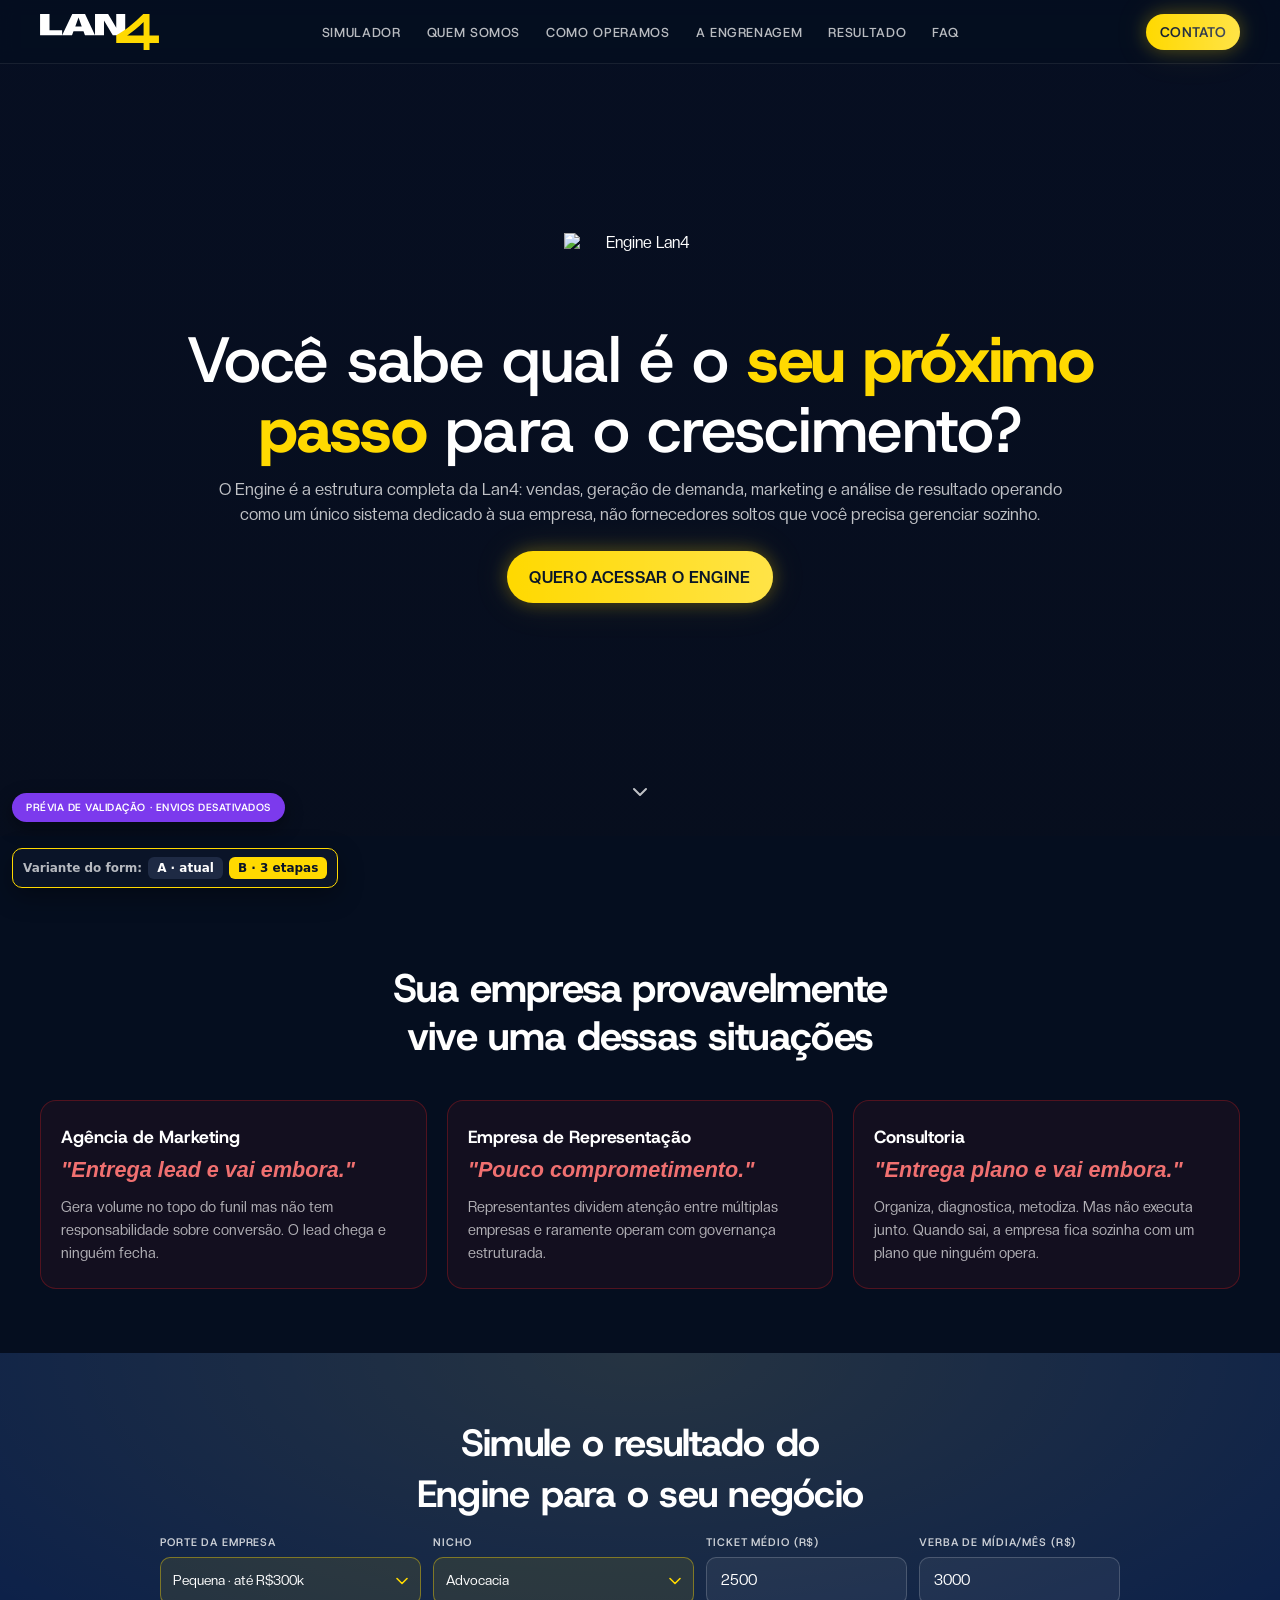
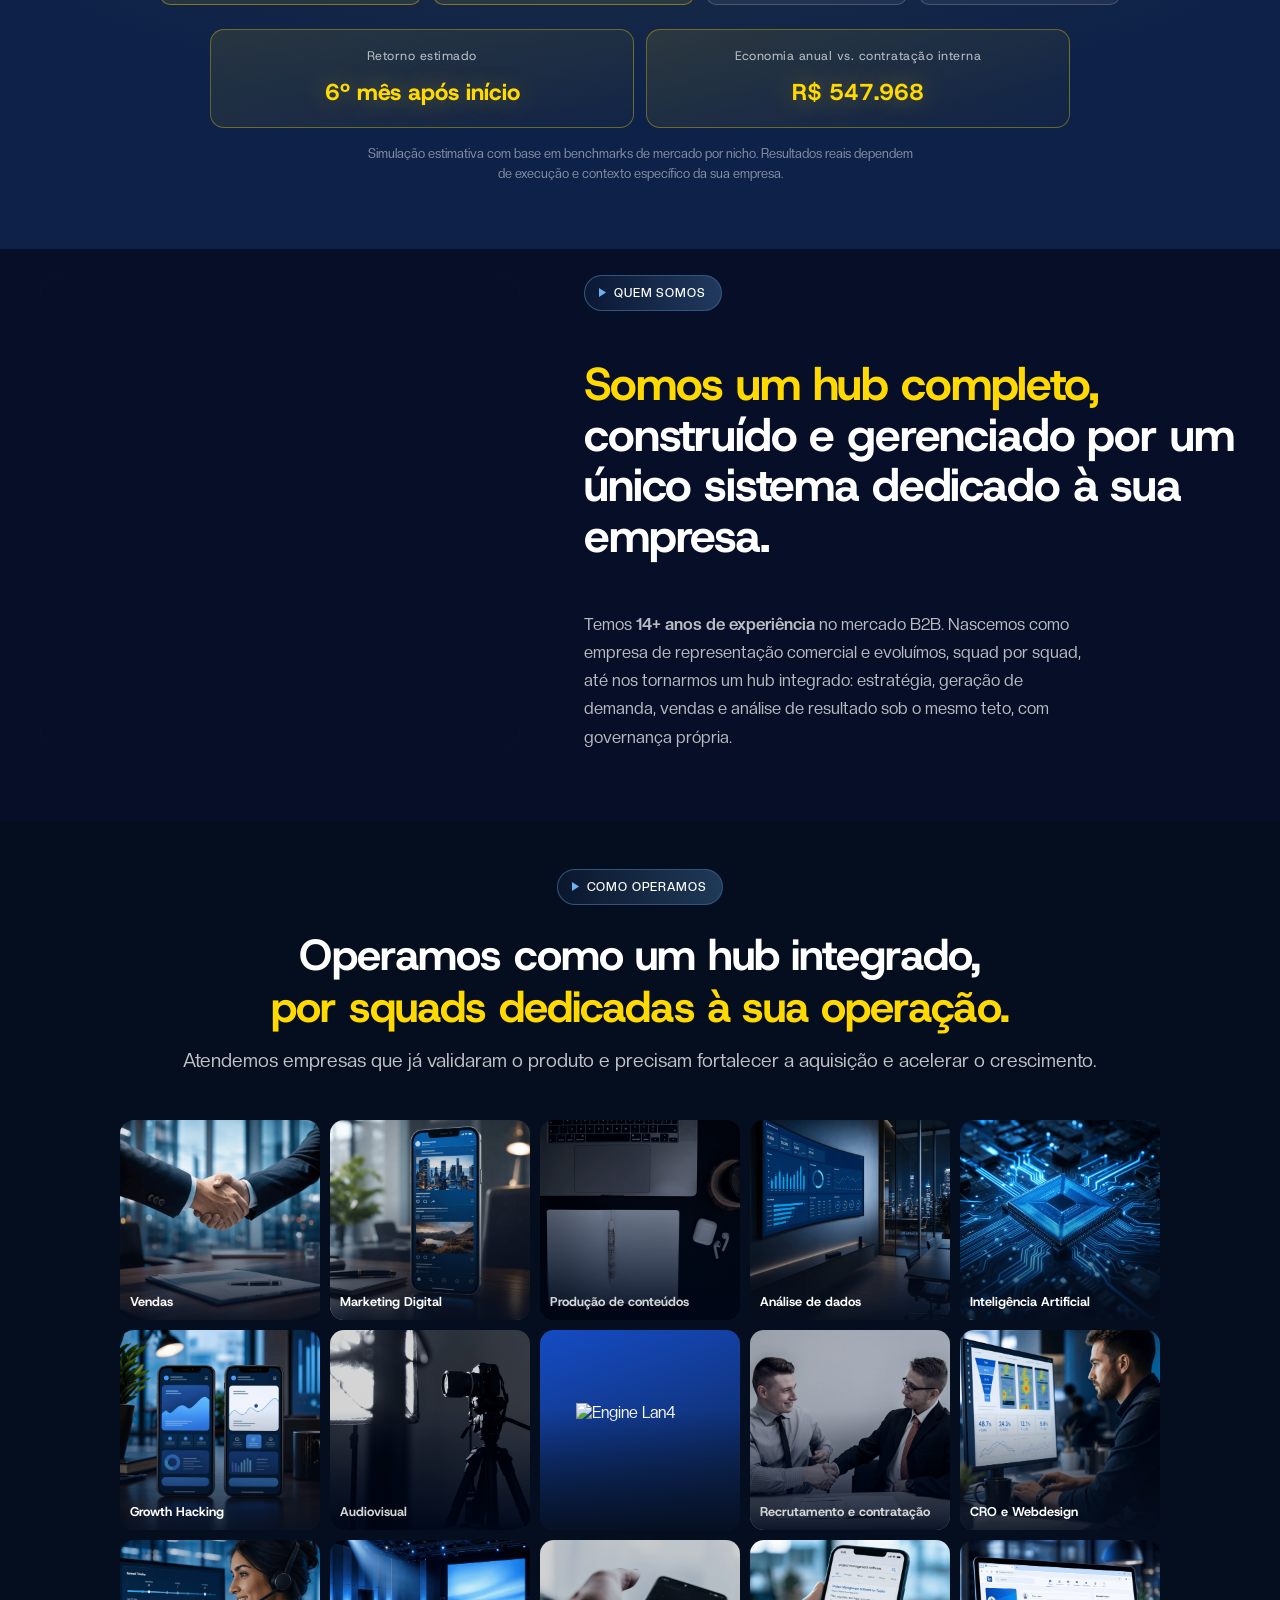
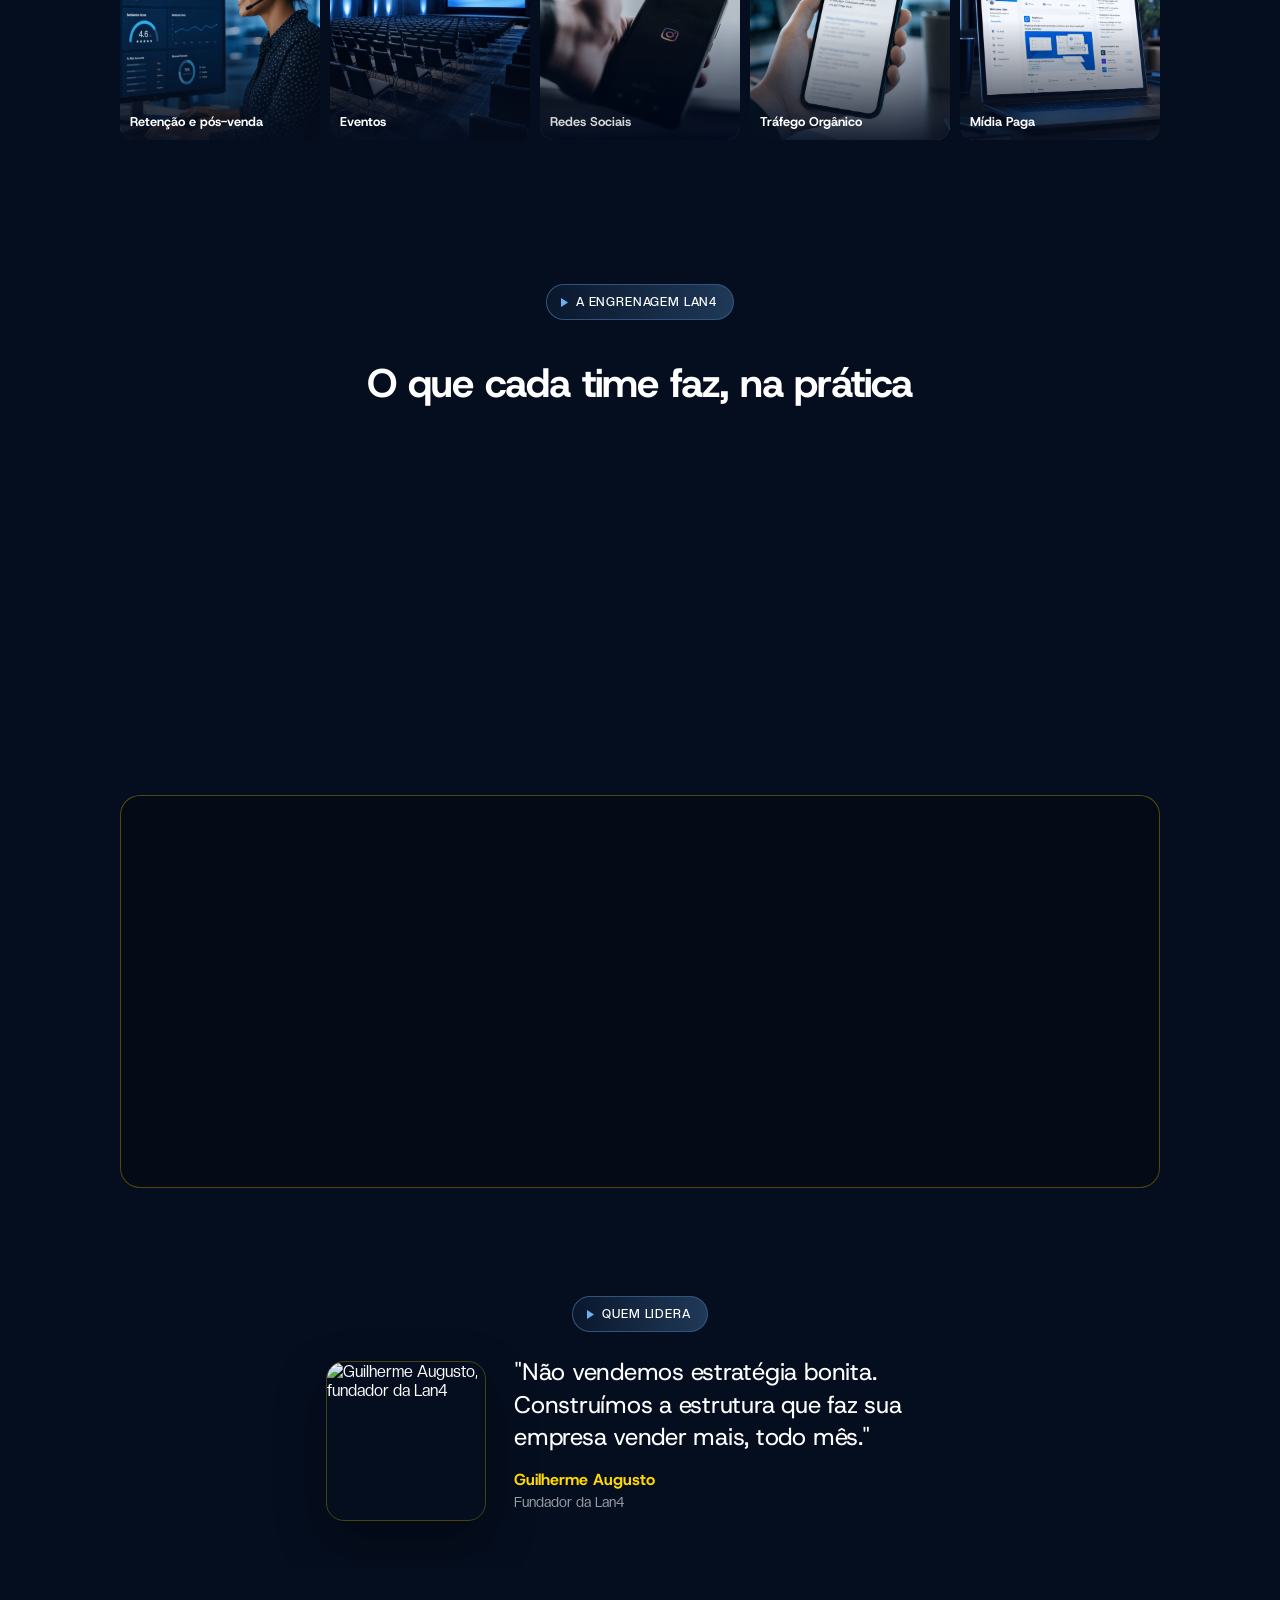
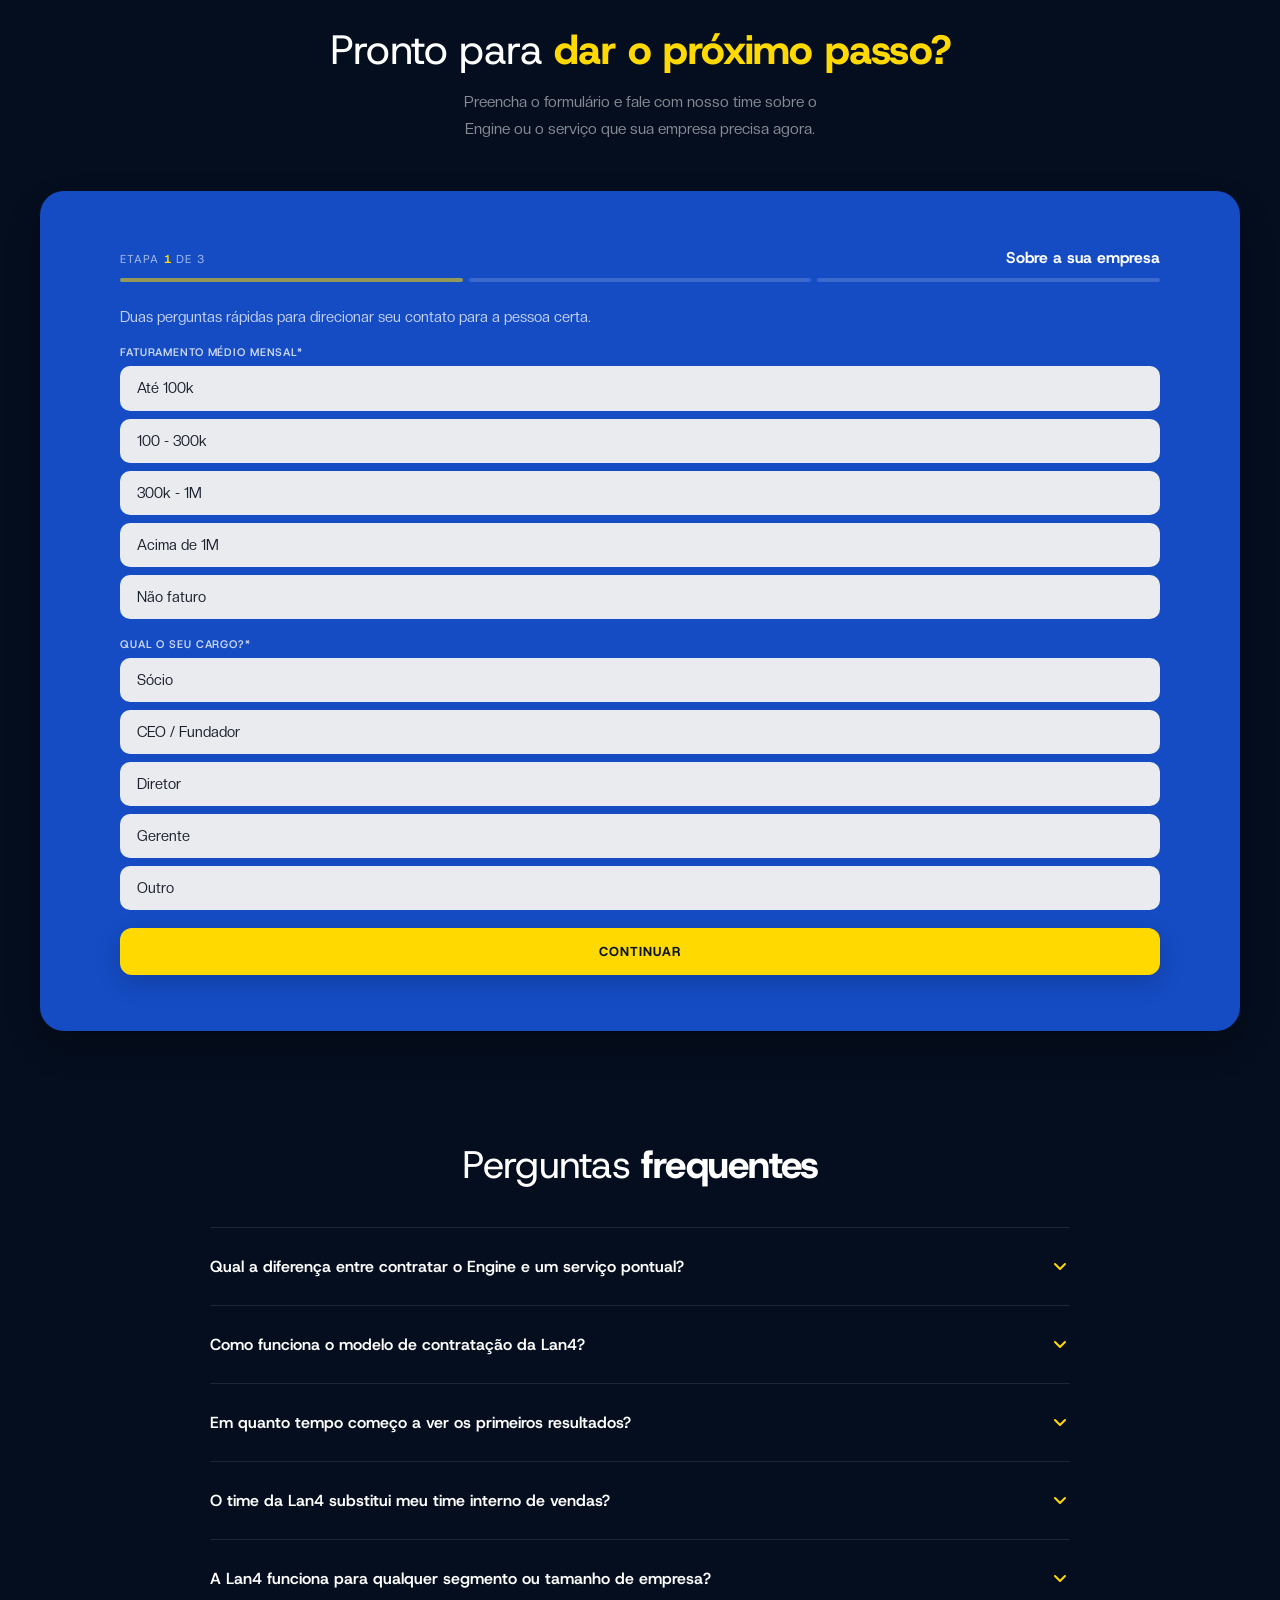
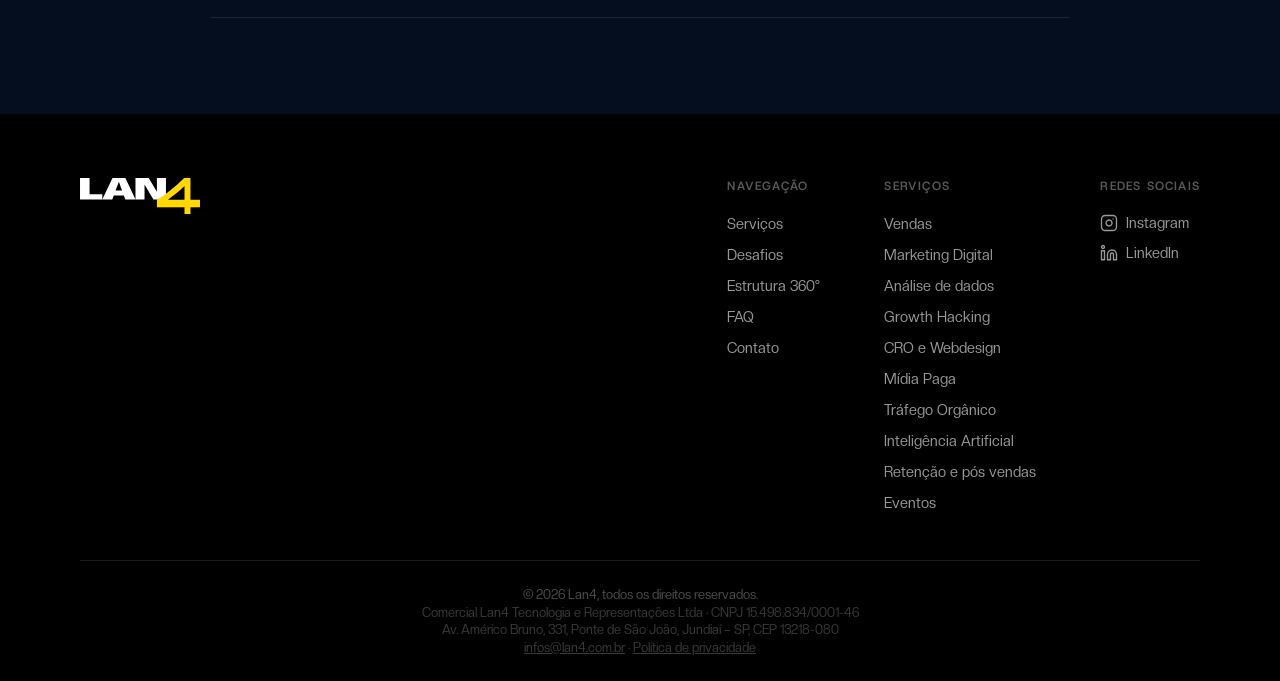
==== commit ab61eae8: "Ajustes pós-revisão do Lucas - Variante B: botões Voltar + Continuar nas etapas 1 e 2 (autoavanço ma" ====
--- a/engine/index.html
+++ b/engine/index.html
@@ -663,11 +663,11 @@
               <div class="lf-group" role="radiogroup" aria-label="Faturamento médio mensal">
                 <label class="lf-sublabel">Faturamento médio mensal*</label>
                 <div class="lf-options">
-                  <label class="lf-opt"><input type="radio" name="faturamento" value="Até 100k"><span>Menos de R$ 100 mil/mês</span></label>
-                  <label class="lf-opt"><input type="radio" name="faturamento" value="100 - 300k"><span>R$ 100 a 300 mil</span></label>
-                  <label class="lf-opt"><input type="radio" name="faturamento" value="300k - 1M"><span>R$ 300 mil a 1 milhão</span></label>
-                  <label class="lf-opt"><input type="radio" name="faturamento" value="Acima de 1M"><span>Acima de R$ 1 milhão</span></label>
-                  <label class="lf-opt"><input type="radio" name="faturamento" value="Não faturo"><span>Ainda não faturo</span></label>
+                  <label class="lf-opt"><input type="radio" name="faturamento" value="Até 100k"><span>Até 100k</span></label>
+                  <label class="lf-opt"><input type="radio" name="faturamento" value="100 - 300k"><span>100 - 300k</span></label>
+                  <label class="lf-opt"><input type="radio" name="faturamento" value="300k - 1M"><span>300k - 1M</span></label>
+                  <label class="lf-opt"><input type="radio" name="faturamento" value="Acima de 1M"><span>Acima de 1M</span></label>
+                  <label class="lf-opt"><input type="radio" name="faturamento" value="Não faturo"><span>Não faturo</span></label>
                 </div>
               </div>
               <div class="lf-group" role="radiogroup" aria-label="Qual o seu cargo">
@@ -721,11 +721,11 @@
               <div class="lf-group" role="radiogroup" aria-label="Faturamento médio mensal">
                 <label class="lf-sublabel">Faturamento médio mensal*</label>
                 <div class="lf-options">
-                  <label class="lf-opt"><input type="radio" name="faturamento" value="Até 100k"><span>Menos de R$ 100 mil/mês</span></label>
-                  <label class="lf-opt"><input type="radio" name="faturamento" value="100 - 300k"><span>R$ 100 a 300 mil</span></label>
-                  <label class="lf-opt"><input type="radio" name="faturamento" value="300k - 1M"><span>R$ 300 mil a 1 milhão</span></label>
-                  <label class="lf-opt"><input type="radio" name="faturamento" value="Acima de 1M"><span>Acima de R$ 1 milhão</span></label>
-                  <label class="lf-opt"><input type="radio" name="faturamento" value="Não faturo"><span>Ainda não faturo</span></label>
+                  <label class="lf-opt"><input type="radio" name="faturamento" value="Até 100k"><span>Até 100k</span></label>
+                  <label class="lf-opt"><input type="radio" name="faturamento" value="100 - 300k"><span>100 - 300k</span></label>
+                  <label class="lf-opt"><input type="radio" name="faturamento" value="300k - 1M"><span>300k - 1M</span></label>
+                  <label class="lf-opt"><input type="radio" name="faturamento" value="Acima de 1M"><span>Acima de 1M</span></label>
+                  <label class="lf-opt"><input type="radio" name="faturamento" value="Não faturo"><span>Não faturo</span></label>
                 </div>
               </div>
               <div class="lf-group" role="radiogroup" aria-label="Qual o seu cargo">
@@ -739,6 +739,9 @@
                 </div>
               </div>
               <div class="lf-step-msg" role="alert"></div>
+              <div class="lf-nav">
+                <button type="button" class="lf-btn lf-next">Continuar</button>
+              </div>
             </fieldset>
 
             <fieldset class="lf-step" data-fv="B" data-step-name="contato"
@@ -759,11 +762,15 @@
               <div class="lf-row">
                 <div class="lf-group">
                   <label for="lfb-tel">WhatsApp com DDD*</label>
-                  <input id="lfb-tel" name="telefone" type="tel" inputmode="numeric" autocomplete="tel-national" enterkeyhint="done" placeholder="11998765432">
+                  <input id="lfb-tel" name="telefone" type="tel" inputmode="numeric" autocomplete="tel-national" enterkeyhint="next" placeholder="11998765432">
                   <span class="lf-field-hint">Usamos seu WhatsApp só para retornar este contato.</span>
                 </div>
               </div>
               <div class="lf-step-msg" role="alert"></div>
+              <div class="lf-nav">
+                <button type="button" class="lf-back">Voltar</button>
+                <button type="button" class="lf-btn lf-next">Continuar</button>
+              </div>
             </fieldset>
 
             <fieldset class="lf-step" data-fv="B" data-step-name="empresa" data-no-autoadvance
--- a/css/components.css
+++ b/css/components.css
@@ -3362,16 +3362,41 @@
 .lf-msg .lf-msg-agenda-embed {
   width: 100%;
   max-width: 680px;
-  min-height: 600px;
-  border-radius: 12px;
+  min-height: 640px;
+  border-radius: 14px;
   overflow: hidden;
   background: #fff;
+  box-shadow: 0 8px 30px rgba(0,0,0,.28);
 }
 .lf-msg .lf-msg-agenda-embed iframe {
   display: block;
   width: 100%;
-  min-height: 600px;
+  min-height: 640px;
   border: 0;
+}
+
+/* Mobile: a grade de horários do Google empilha na vertical e fica alta —
+   dar mais altura, encostar o embed nas bordas do card (usar a largura
+   toda) e reduzir o arredondamento pra não cortar o conteúdo do iframe. */
+@media (max-width: 560px) {
+  .lf-msg .lf-msg-agenda {
+    margin-left: -18px;
+    margin-right: -18px;
+    width: calc(100% + 36px);
+  }
+  .lf-msg .lf-msg-agenda-embed {
+    max-width: none;
+    min-height: 760px;
+    border-radius: 10px;
+  }
+  .lf-msg .lf-msg-agenda-embed iframe {
+    min-height: 760px;
+  }
+  .lf-msg .lf-msg-agenda-title,
+  .lf-msg .lf-msg-title-agenda {
+    padding-left: 18px;
+    padding-right: 18px;
+  }
 }
 .lf-msg .lf-msg-agenda-btn {
   display: inline-flex;
--- a/form-ab.css
+++ b/form-ab.css
@@ -20,8 +20,12 @@
    As páginas já trazem .lf-options no <style> inline; aqui é só fallback. */
 .lf-options{display:grid;gap:8px}
 /* rótulo de faturamento à esquerda no card (não centralizado) fica mais
-   escaneável quando são 5 faixas empilhadas */
-.lf-group[role="radiogroup"] .lf-options .lf-opt span{justify-content:flex-start;text-align:left;padding-left:16px}
+   escaneável quando são 5 faixas empilhadas; card mais baixo que o padrão
+   de 48px do bloco de serviço (que tem 2 linhas título+descrição) */
+.lf-group[role="radiogroup"] .lf-options .lf-opt span{
+  justify-content:flex-start;text-align:left;padding-left:16px;
+  min-height:44px;padding-top:12px;padding-bottom:12px;
+}
 
 /* radio-card genérico (faturamento/cargo) */
 .lf-opt{position:relative;display:block;cursor:pointer;margin-bottom:0}
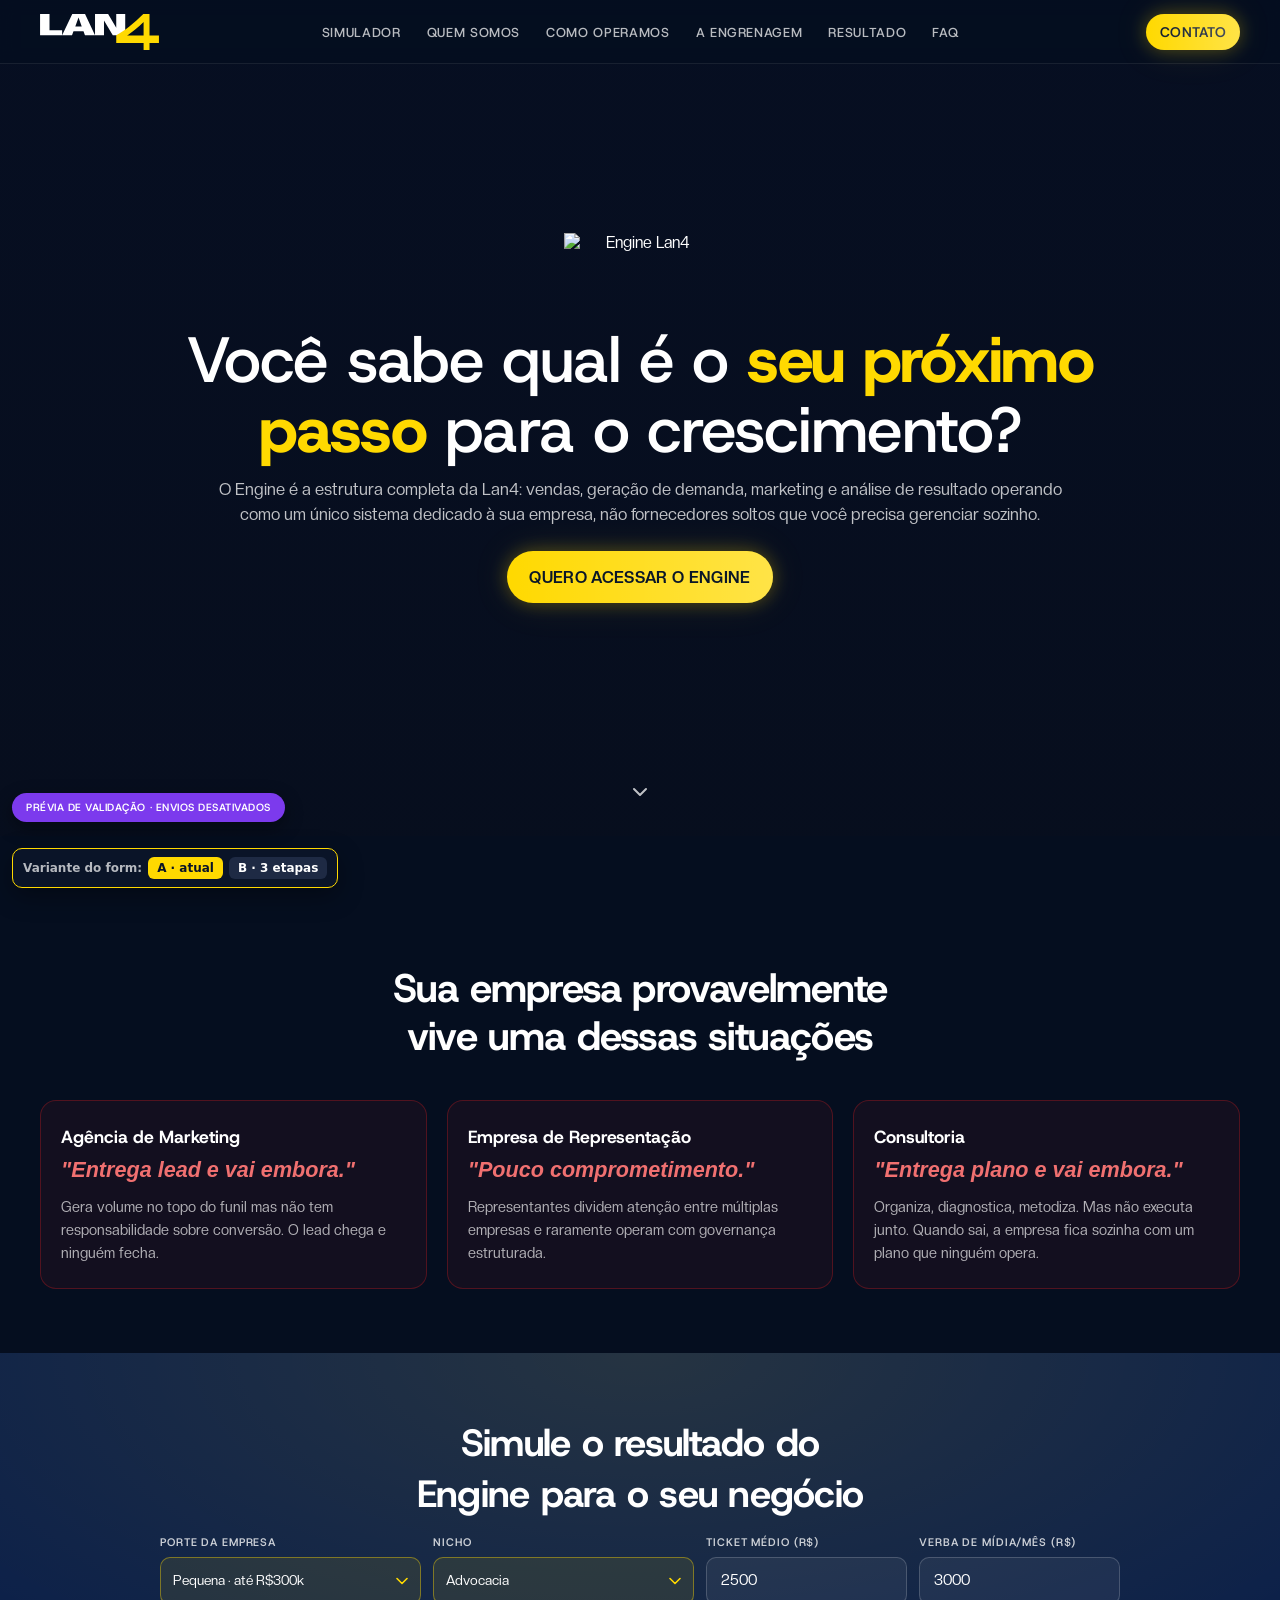
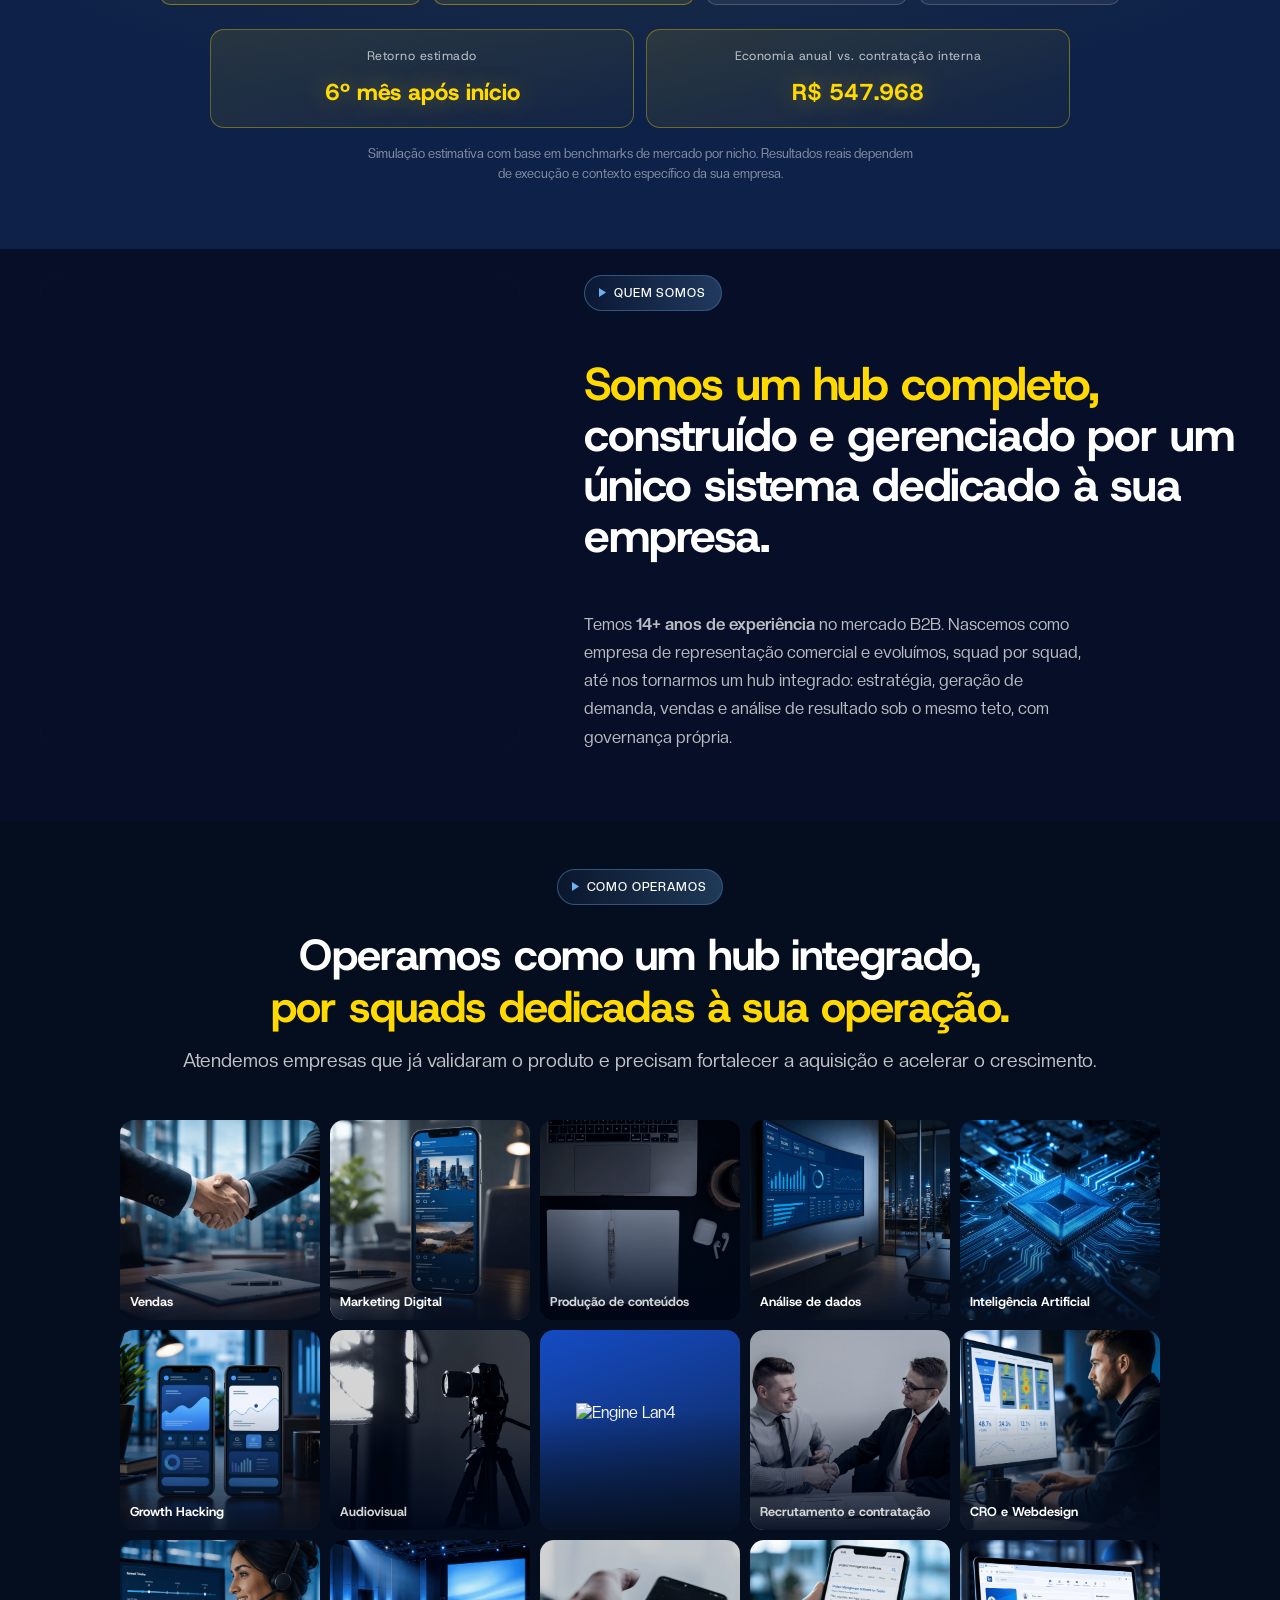
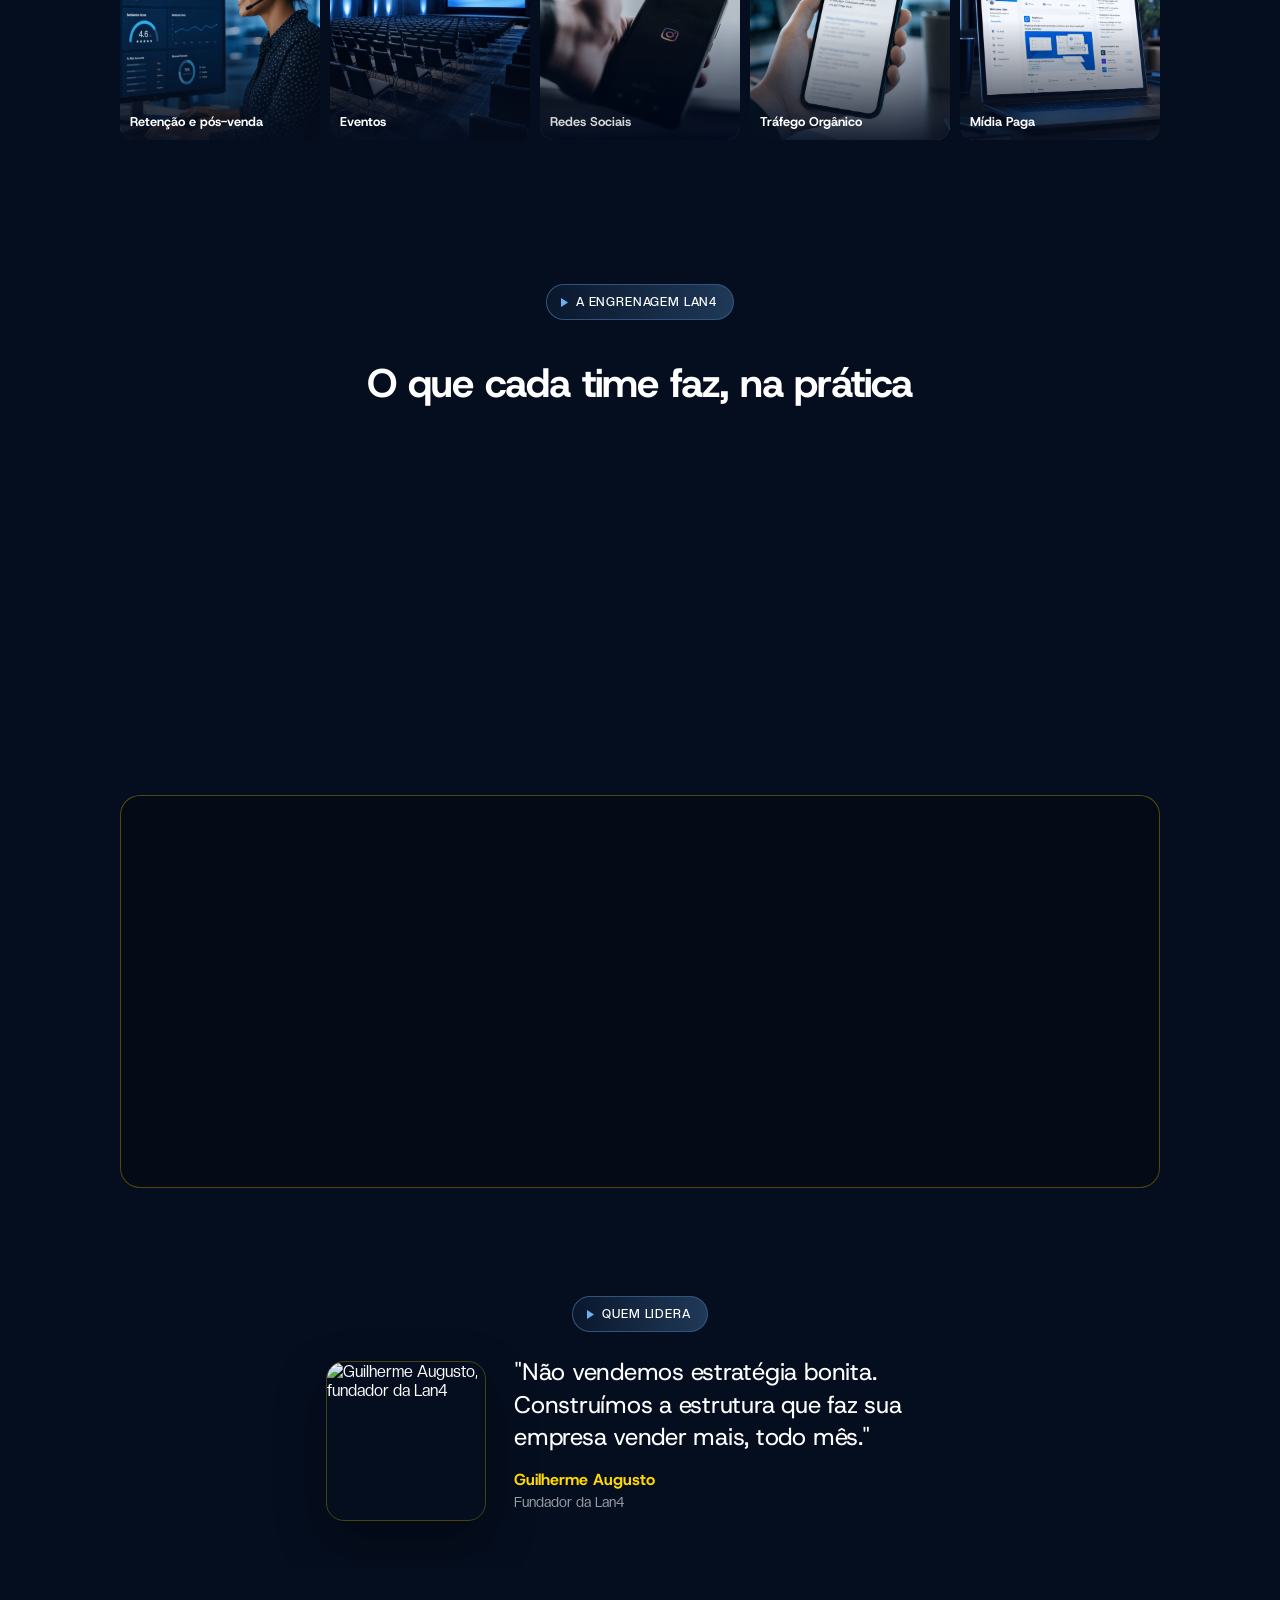
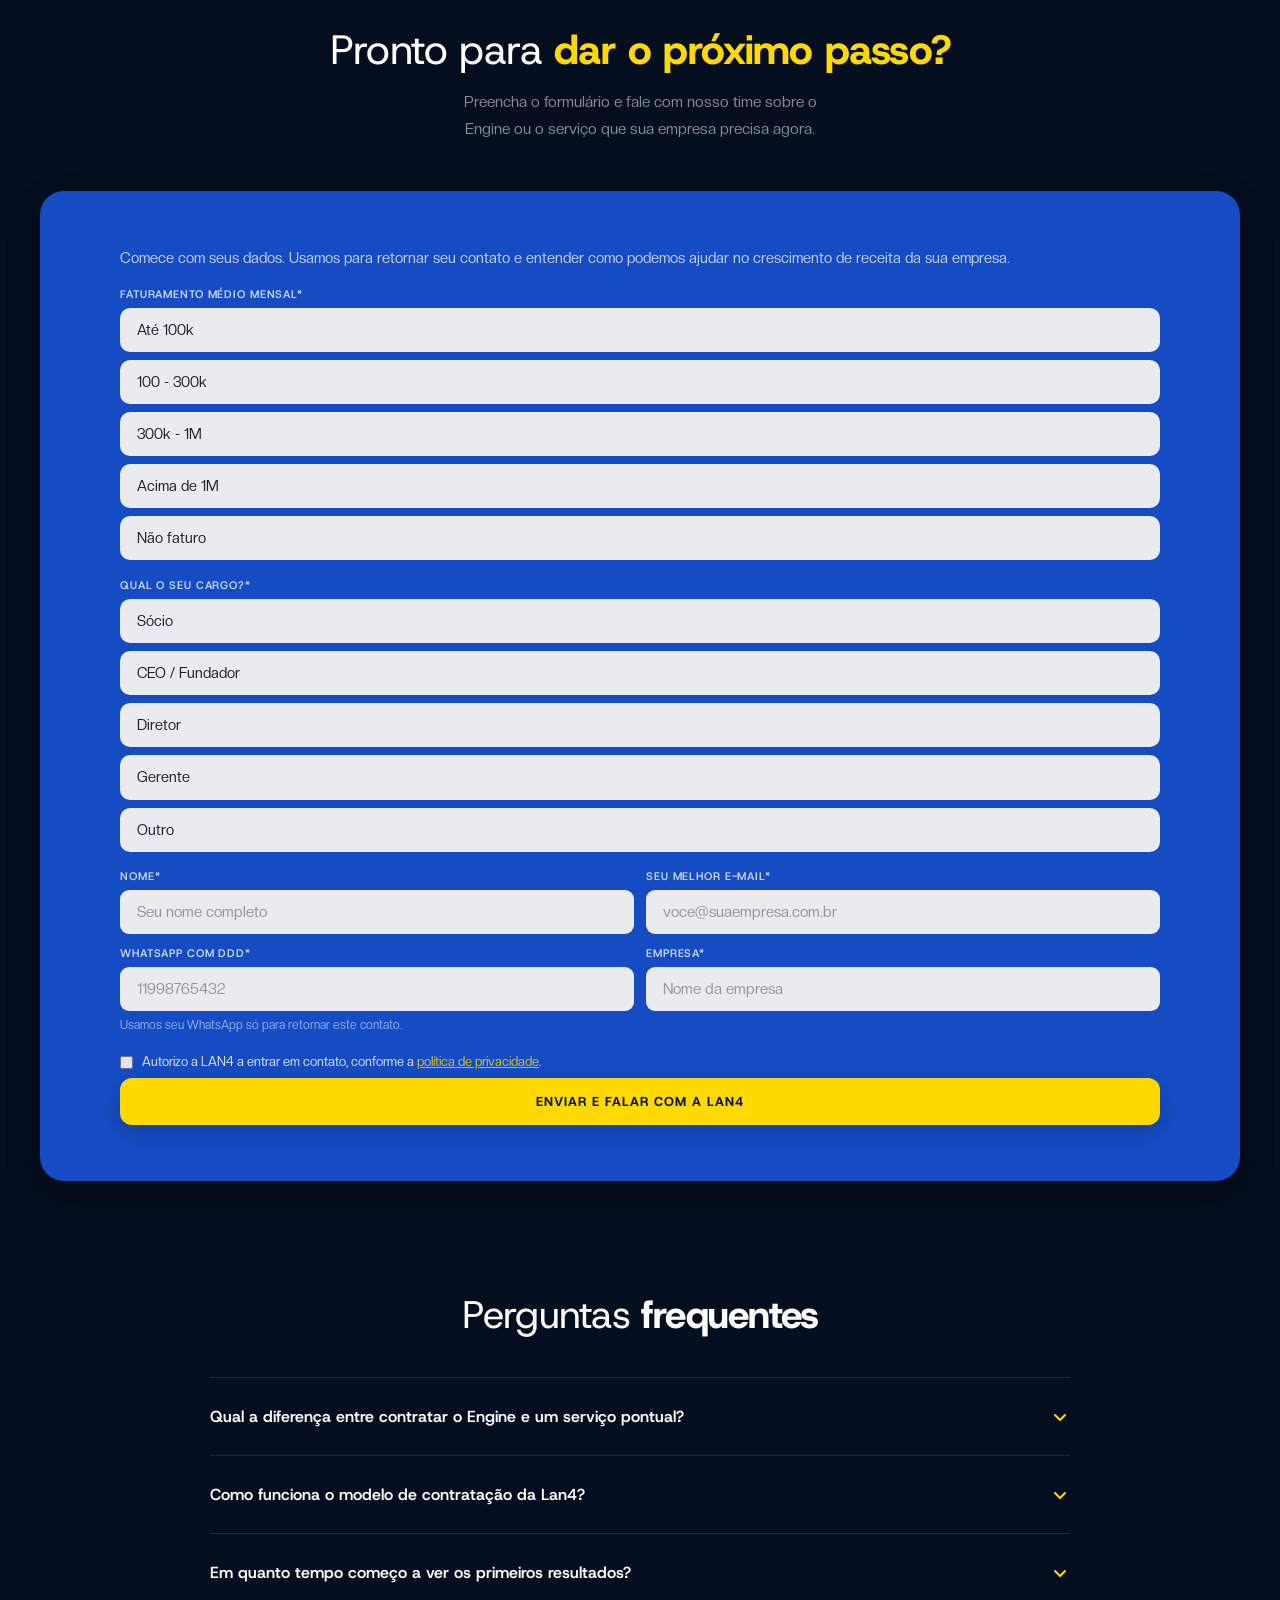
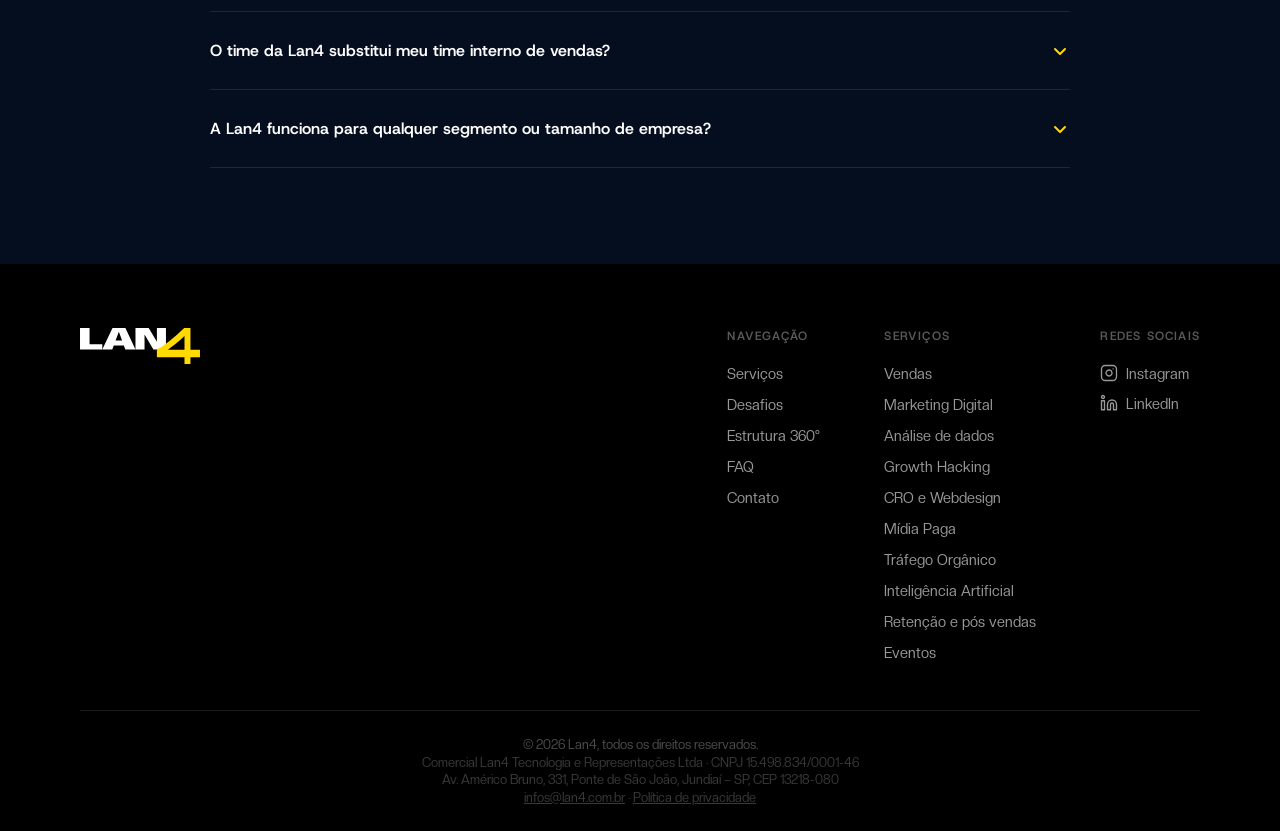
==== commit 69850e75: "Engine B: data-no-partial na etapa contato — Engine mantém tracking atual (conversão só no submit fi" ====
--- a/engine/index.html
+++ b/engine/index.html
@@ -630,19 +630,13 @@
 
             <!-- Engine hoje (Variante A) = 1 etapa só (contato por último) →
                  a conversão dispara no submit final (trigger GTM 117,
-                 lead_form_submit + form_identifier=lan4-lp-engine).
-                 Na Variante B o Engine quebra em 3 etapas E a etapa "contato"
-                 passa a acionar o lead_partial_submit (decisão do Lucas:
-                 Engine também ganha lead parcial na B).
-                 GTM (import Mesclar) — adicionar:
-                   • trigger  "CE — lead_partial_submit (Engine)"
-                     = _event == lead_partial_submit
-                       AND {{DL - form_identifier}} == lan4-lp-engine
-                   • tag GAds "Conversão Lead Parcial (Engine, via lead_partial_submit)"
-                   • tag Meta "Lead (Engine, via lead_partial_submit)"
-                 Em Variante A esse trigger nunca dispara (contato é a última
-                 etapa, não há transição de saída) → inofensivo. Em B dispara
-                 1× ao sair da etapa contato. -->
+                 lead_form_submit + form_identifier=lan4-lp-engine → tags 118/119).
+                 Na Variante B o Engine quebra em 3 etapas, MAS a etapa "contato"
+                 leva [data-no-partial]: o main.js NÃO dispara lead_partial_submit
+                 ali. Assim o Engine mantém EXATAMENTE o tracking de hoje nas duas
+                 variantes (conversão só no submit final) — ZERO mudança de GTM.
+                 A Variante B do Engine testa só se quebrar em etapas ajuda a
+                 conclusão, sem tocar no que Google/Meta recebem. -->
 
             <!-- ══ progresso · B ══ -->
             <div class="lf-progress" data-fv-progress="B">
@@ -744,7 +738,7 @@
               </div>
             </fieldset>
 
-            <fieldset class="lf-step" data-fv="B" data-step-name="contato"
+            <fieldset class="lf-step" data-fv="B" data-step-name="contato" data-no-partial
                       data-step-title="Como retornamos seu contato"
                       data-req="nome:Nome,email:Email,telefone:Telefone">
               <p class="lf-step-hint">Falta pouco. Usamos só para retornar este contato.</p>
--- a/css/components.css
+++ b/css/components.css
@@ -3375,27 +3375,32 @@
   border: 0;
 }
 
-/* Mobile: a grade de horários do Google empilha na vertical e fica alta —
-   dar mais altura, encostar o embed nas bordas do card (usar a largura
-   toda) e reduzir o arredondamento pra não cortar o conteúdo do iframe. */
+/* Mobile: a grade de horários do Google empilha na vertical e fica alta.
+   Reduzir o padding lateral do card de sucesso e deixar o embed usar toda
+   a largura INTERNA do card (sem cap de 680px), CONTIDO — sem sangrar pra
+   fora das bordas arredondadas. */
 @media (max-width: 560px) {
+  .lf-msg {
+    padding-left: 12px;
+    padding-right: 12px;
+  }
   .lf-msg .lf-msg-agenda {
-    margin-left: -18px;
-    margin-right: -18px;
-    width: calc(100% + 36px);
+    gap: 10px;
+    width: 100%;
+    margin-left: 0;
+    margin-right: 0;
   }
   .lf-msg .lf-msg-agenda-embed {
+    width: 100%;
     max-width: none;
-    min-height: 760px;
+    margin-left: 0;
+    margin-right: 0;
+    min-height: 820px;
     border-radius: 10px;
+    box-shadow: 0 4px 16px rgba(0,0,0,.2);
   }
   .lf-msg .lf-msg-agenda-embed iframe {
-    min-height: 760px;
-  }
-  .lf-msg .lf-msg-agenda-title,
-  .lf-msg .lf-msg-title-agenda {
-    padding-left: 18px;
-    padding-right: 18px;
+    min-height: 820px;
   }
 }
 .lf-msg .lf-msg-agenda-btn {
--- a/form-ab.css
+++ b/form-ab.css
@@ -46,7 +46,10 @@
   background:#FFD900;border-color:#FFD900;color:#0a1628;
   box-shadow:0 4px 14px rgba(255,217,0,.35);font-weight:700;
 }
-.lf-opt input:checked+span::before{content:'\2713';font-weight:800;margin-right:8px}
+/* O check fica só no selo circular à direita (::after, definido no <style>
+   inline de cada página). Não adicionar um "✓" antes do texto — vira check
+   duplicado nos radio-cards de serviço. */
+.lf-opt input:checked+span::before{content:none}
 .lf-opt input:focus-visible+span{border-color:#154CC4;outline:2px solid #154CC4;outline-offset:1px}
 
 /* radio-card "rico" (serviço — título + descrição). Só define o que
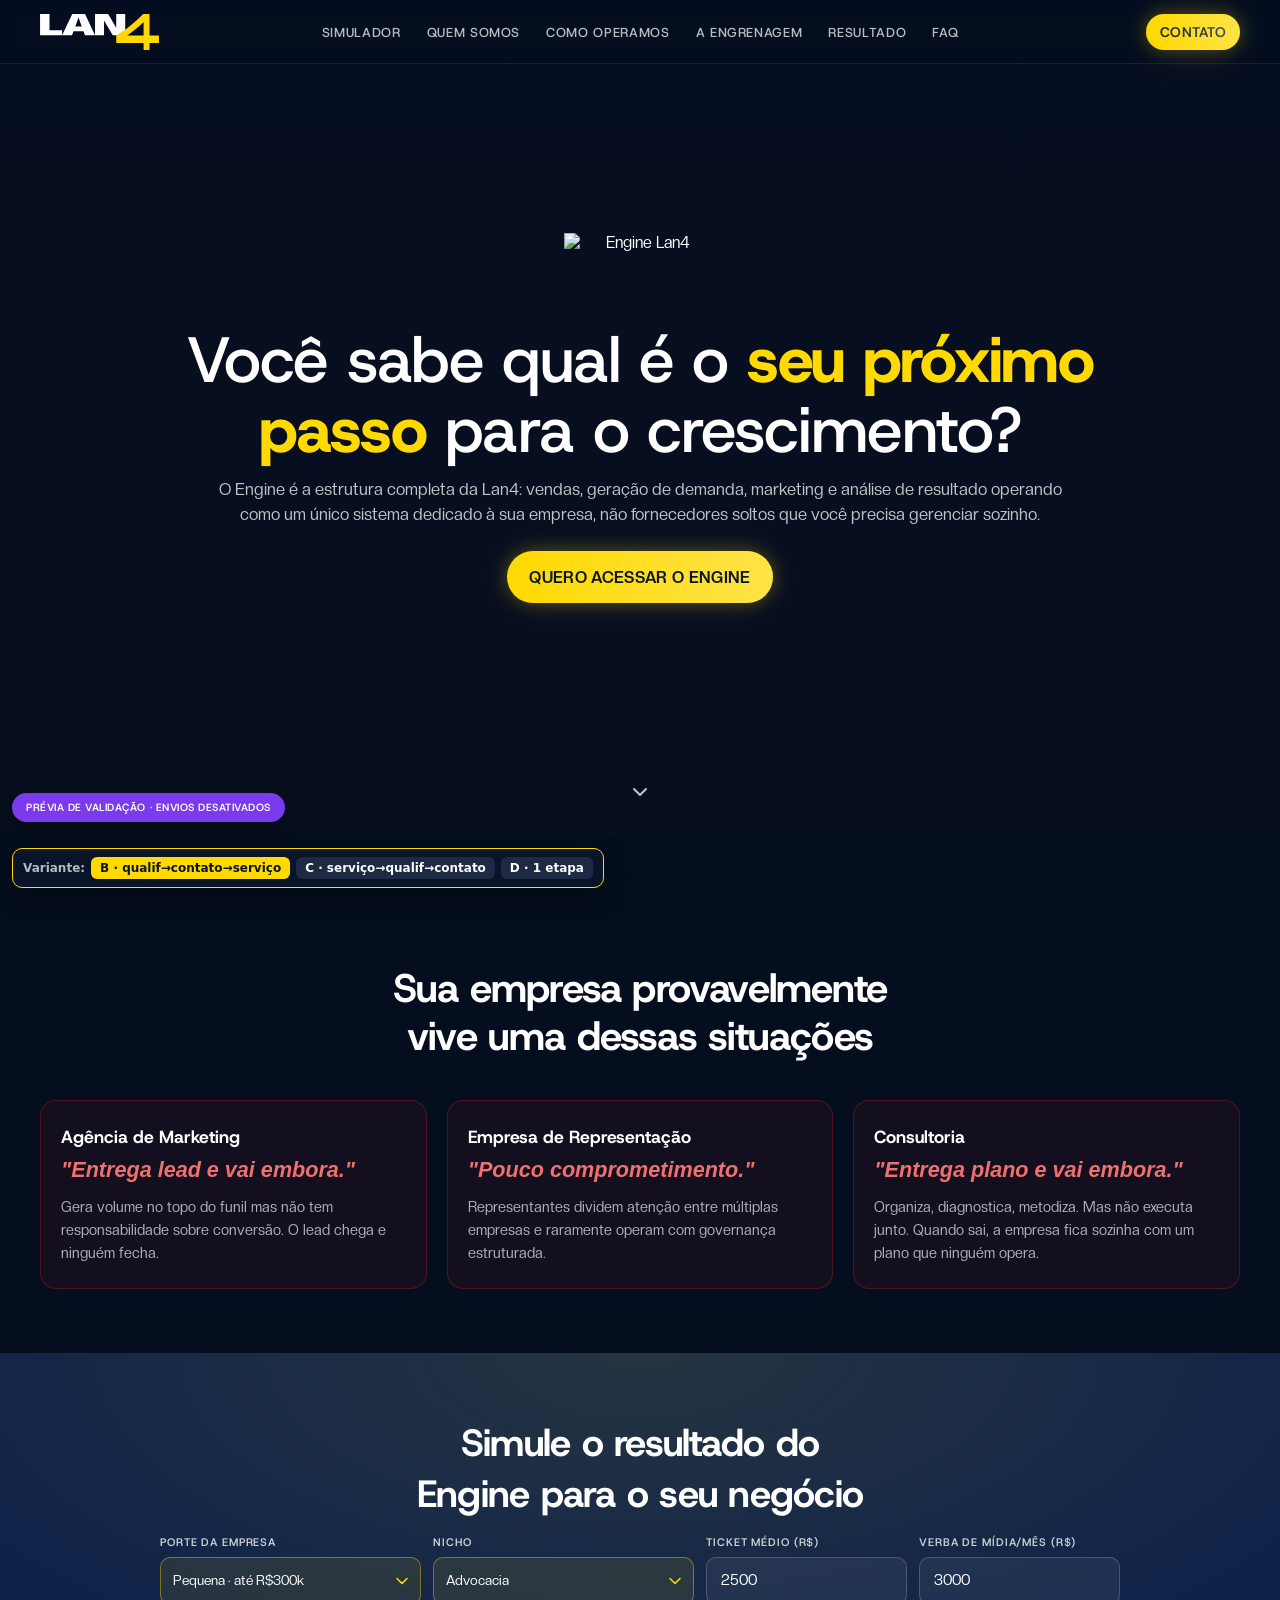
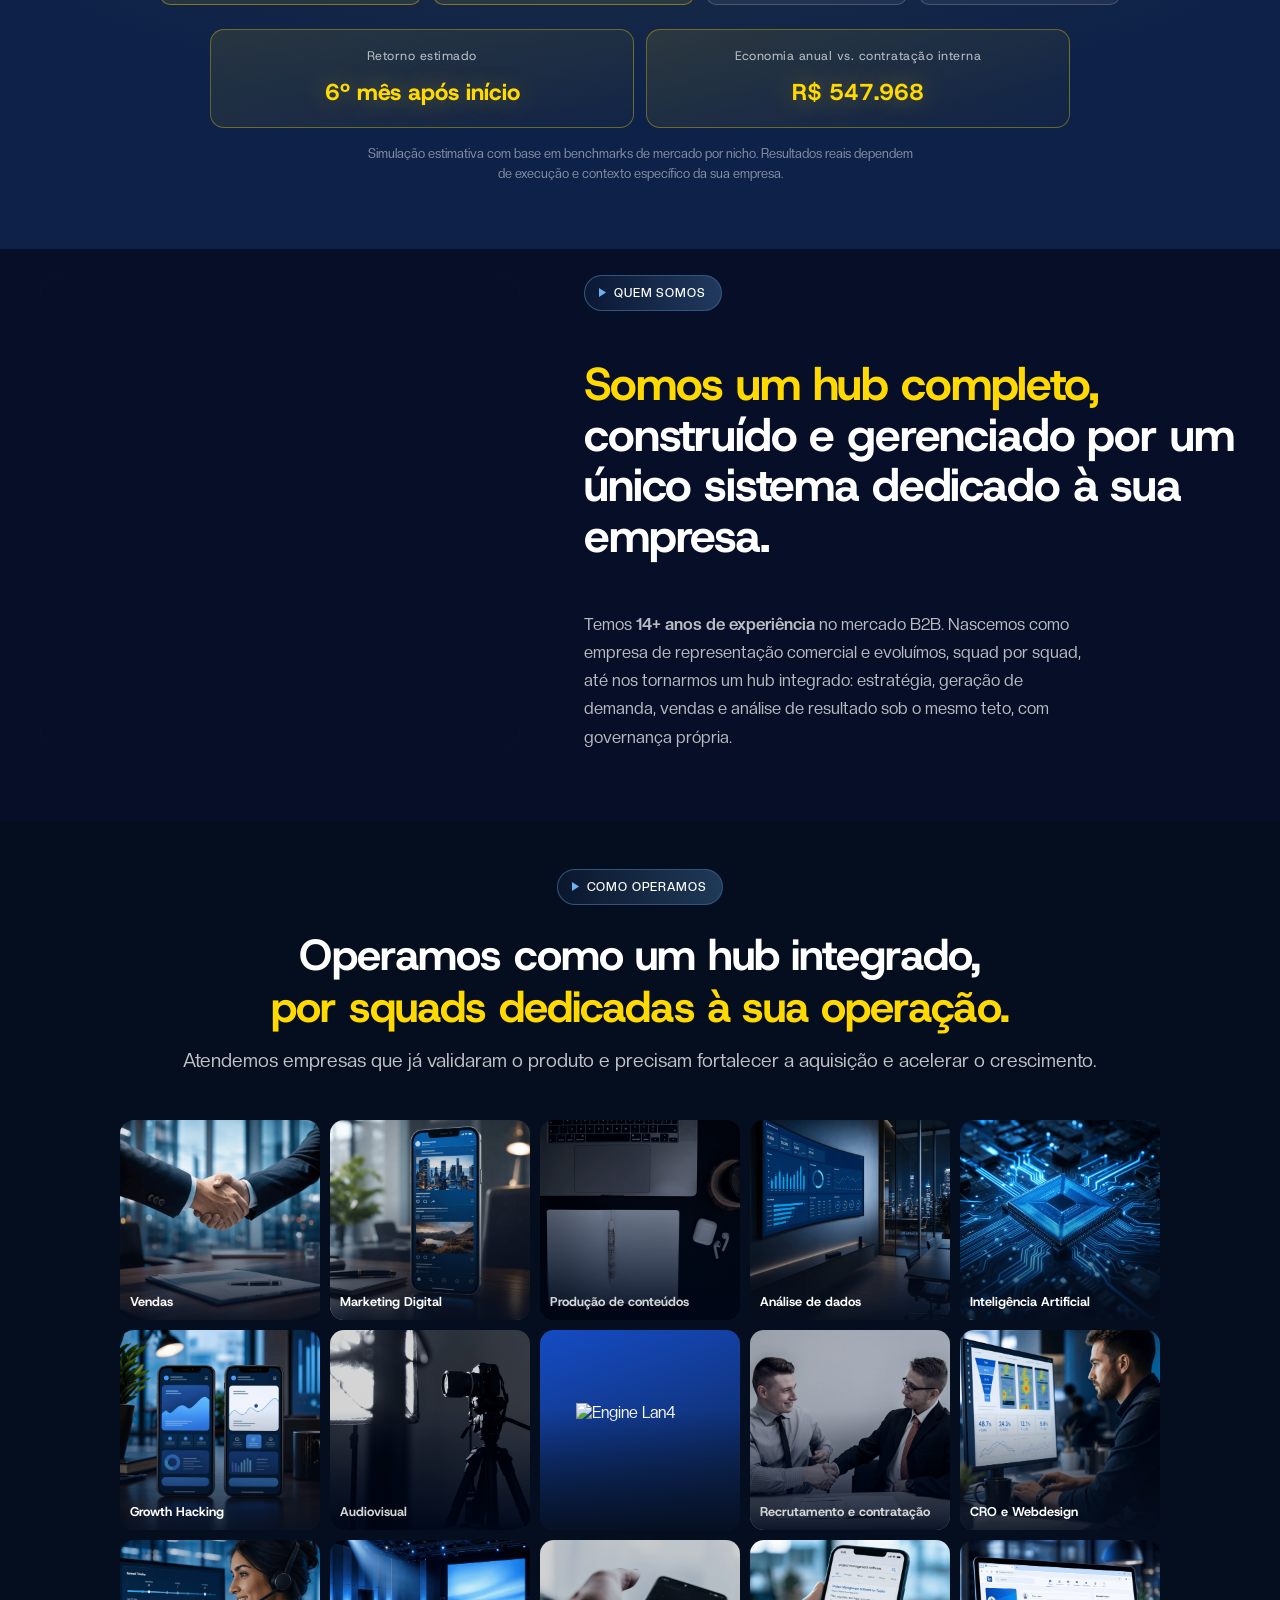
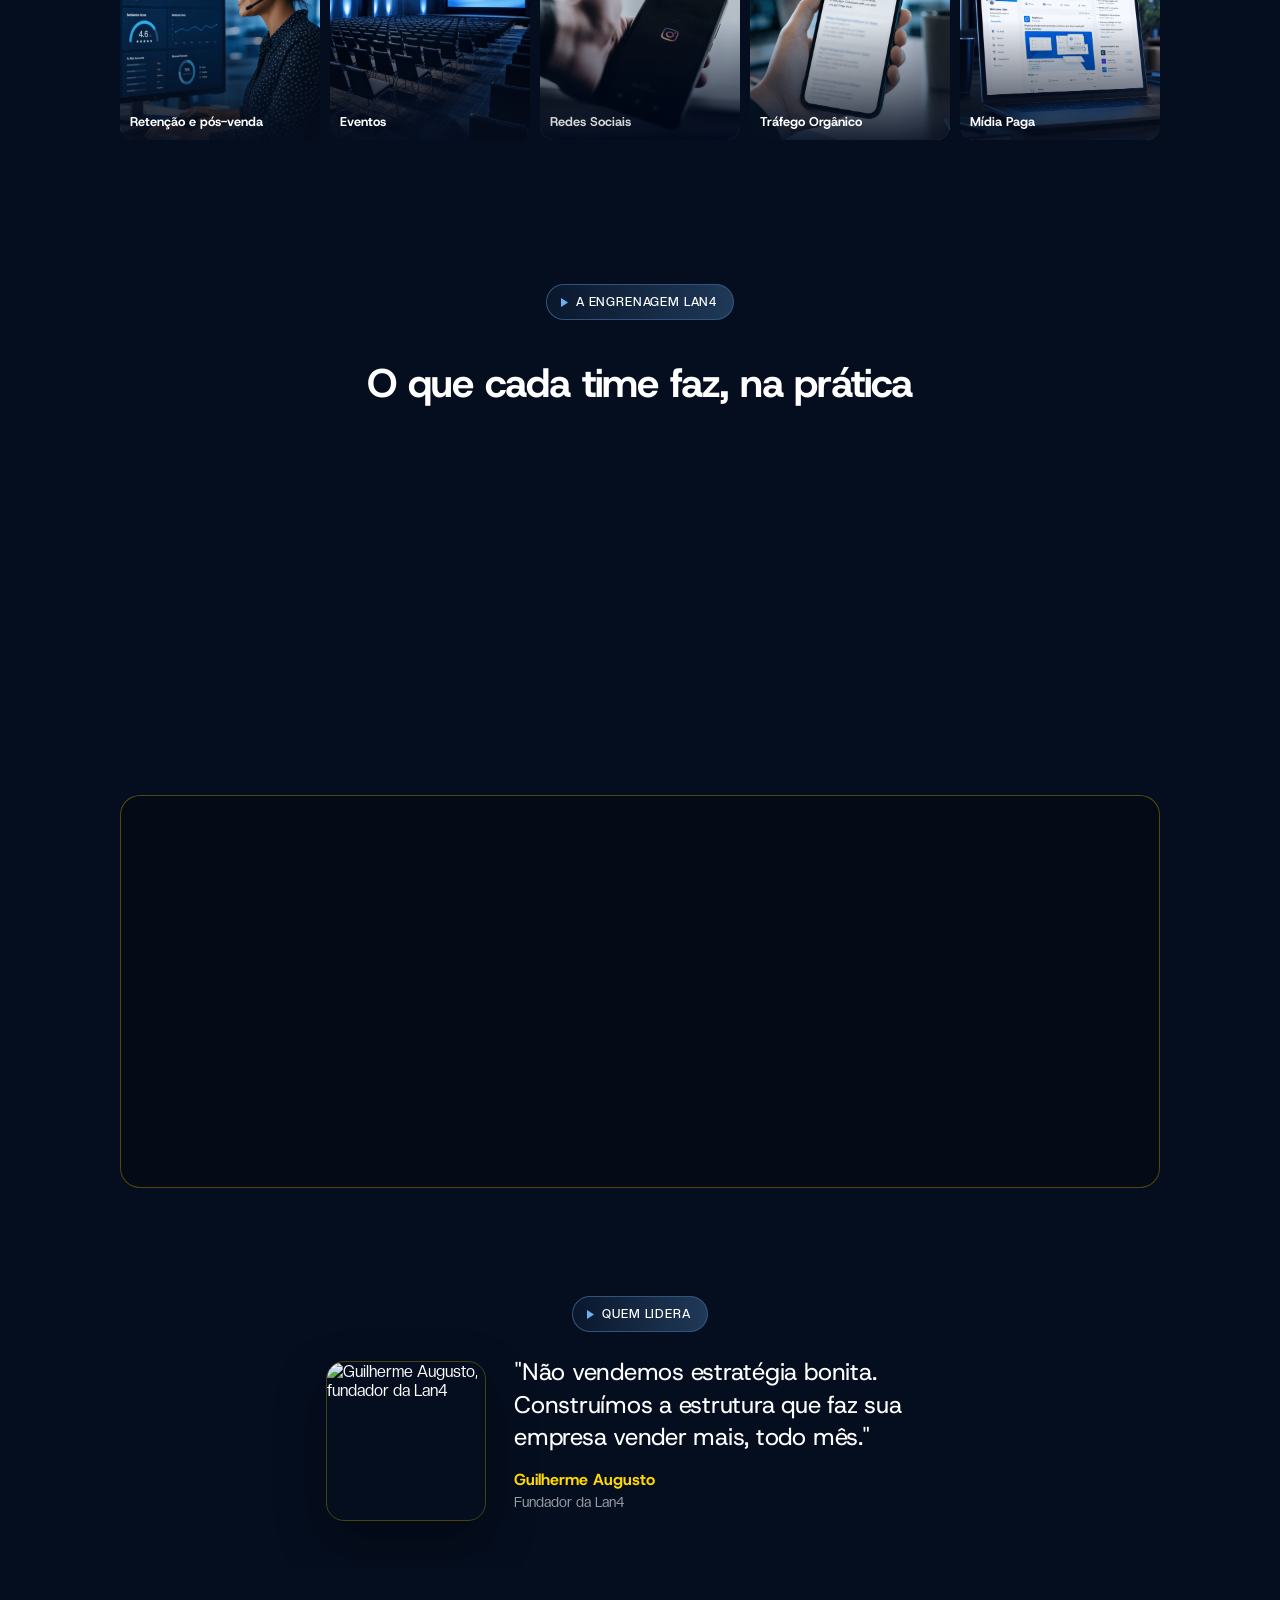
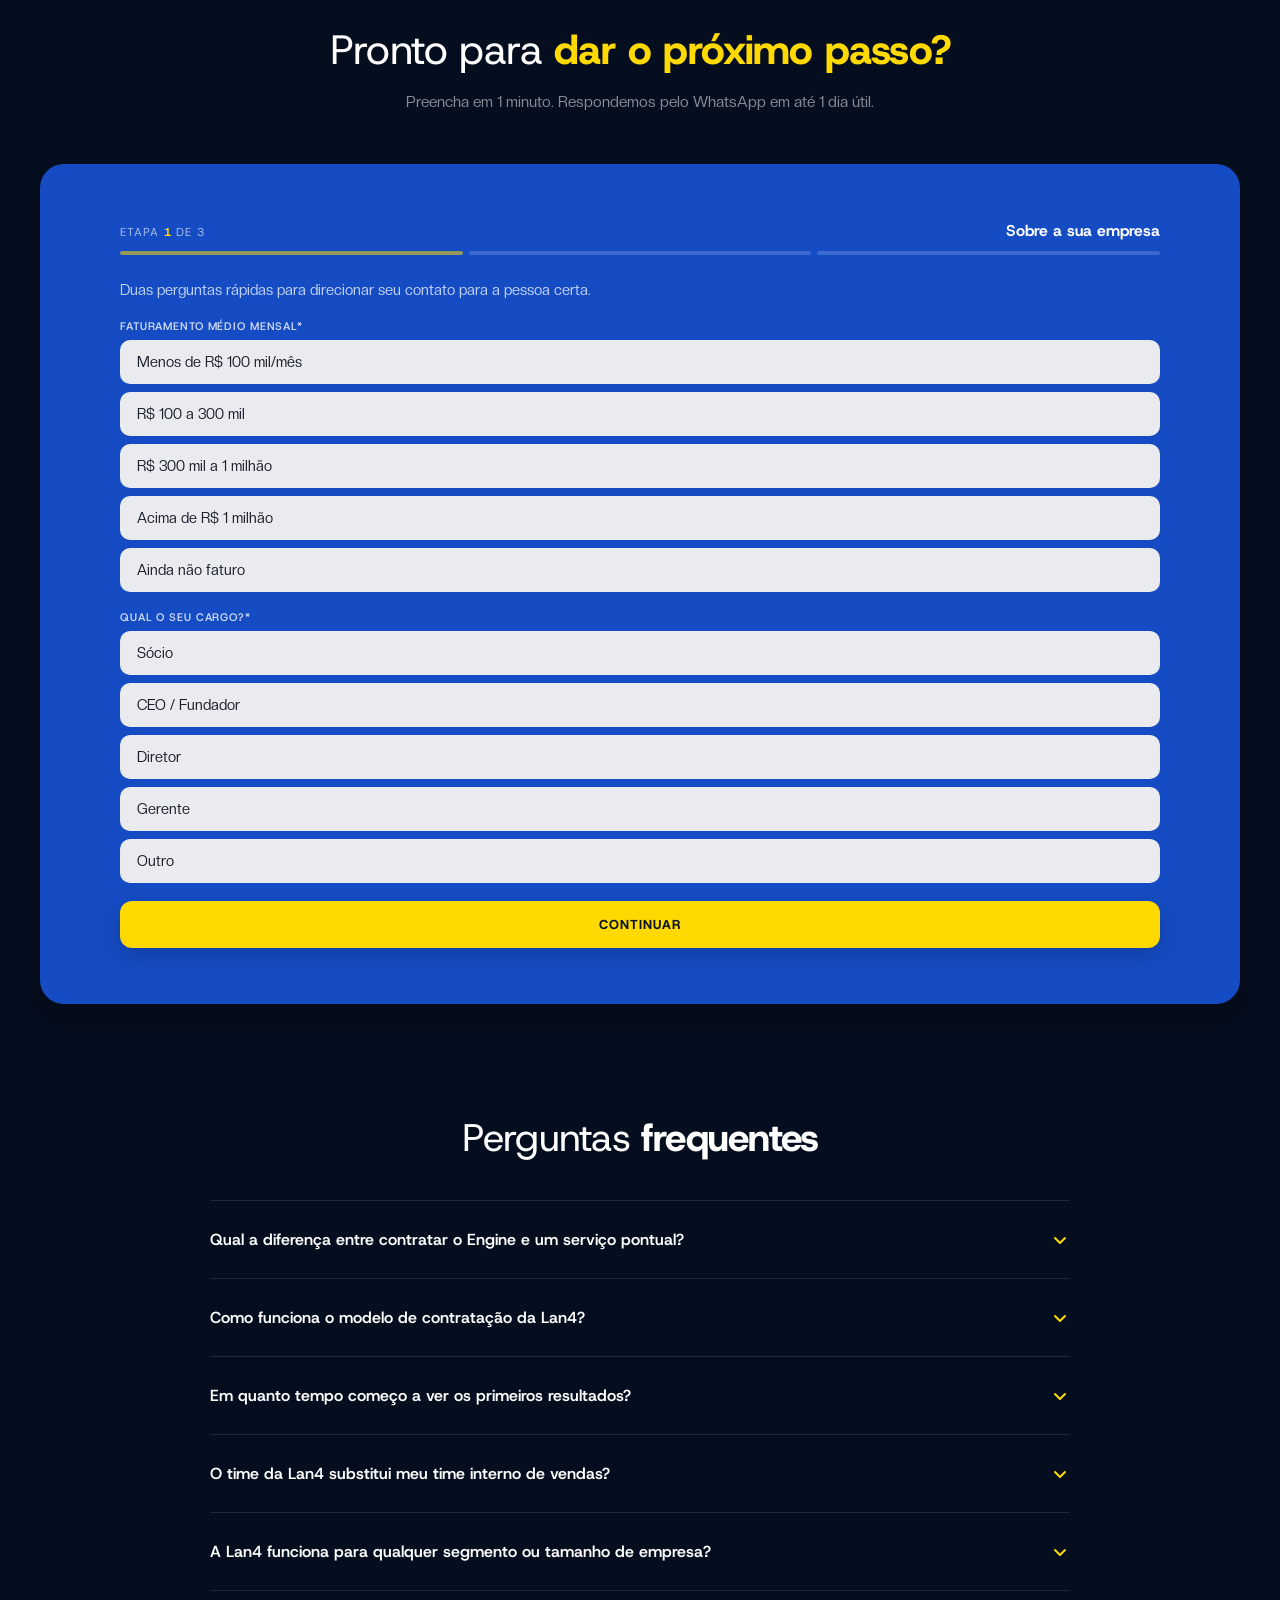
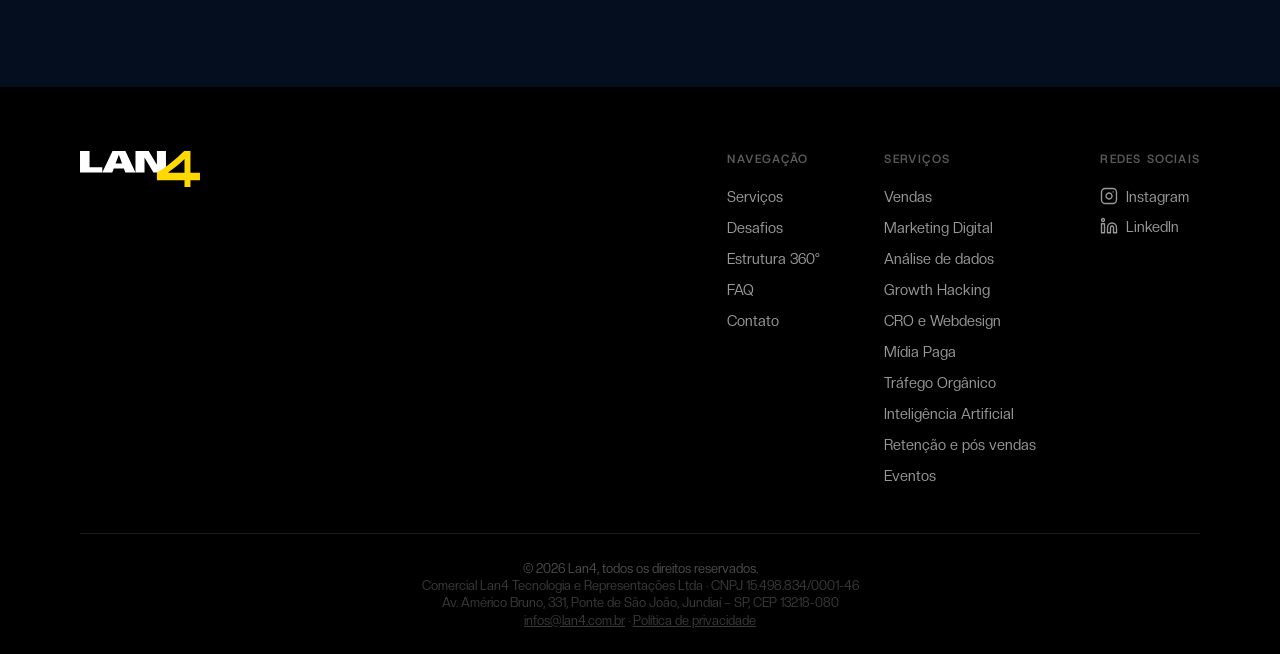
==== commit 5aba6b00: "Rodada 2: desdobra B vs C vs D para engine + 9 LPs Mesmo transform da home aplicado às 10 páginas re" ====
--- a/engine/index.html
+++ b/engine/index.html
@@ -622,7 +622,7 @@
 
         <div class="contato-header reveal">
           <h2 class="contato-title">Pronto para <span class="destaque-h1"><strong>dar o próximo passo?</strong></span></h2>
-          <p class="contato-sub">Preencha o formulário e fale com nosso time sobre o Engine ou o serviço que sua empresa precisa agora.</p>
+          <p class="contato-sub">Preencha em 1 minuto. Respondemos pelo WhatsApp em até 1 dia útil.</p>
         </div>
 
         <div class="lf-wrap reveal" style="--reveal-delay:.12s">
@@ -639,6 +639,8 @@
                  conclusão, sem tocar no que Google/Meta recebem. -->
 
             <!-- ══ progresso · B ══ -->
+<!-- ════════════ VARIANTE A — 1 etapa, com melhorias UX P1 ════════════ -->
+            <!-- RODADA 2 — B vs C vs D (A removida) -->
             <div class="lf-progress" data-fv-progress="B">
               <div class="lf-progress-meta">
                 <span class="lf-progress-count">Etapa <b data-step-current>1</b> de 3</span>
@@ -648,20 +650,29 @@
                 <span class="lf-progress-seg is-active"></span><span class="lf-progress-seg"></span><span class="lf-progress-seg"></span>
               </div>
             </div>
-
-            <!-- ════════════ VARIANTE A — 1 etapa, com melhorias UX P1 ════════════ -->
-            <fieldset class="lf-step is-active" data-fv="A" data-step-name="contato" data-step-title="Seus dados de contato"
-                      data-req="faturamento:Faturamento médio mensal,cargo:Cargo,nome:Nome,email:Email,telefone:Telefone,empresa:Empresa,lgpd_consent:Autorização de contato (LGPD)">
-              <p class="lf-step-hint">Comece com seus dados. Usamos para retornar seu contato e entender como podemos ajudar no crescimento de receita da sua empresa.</p>
-
+            <div class="lf-progress" data-fv-progress="C">
+              <div class="lf-progress-meta">
+                <span class="lf-progress-count">Etapa <b data-step-current>1</b> de 2</span>
+                <span class="lf-progress-title" data-step-title>Sobre a sua empresa</span>
+              </div>
+              <div class="lf-progress-track" aria-hidden="true">
+                <span class="lf-progress-seg is-active"></span><span class="lf-progress-seg"></span>
+              </div>
+            </div>
+
+            <!-- ═══ VARIANTE C — serviço → qualificação → contato ═══ -->
+            <fieldset class="lf-step is-active" data-fv="C" data-step-name="qualificacao" 
+                      data-step-title="Sobre a sua empresa"
+                      data-req="faturamento:Faturamento médio mensal,cargo:Cargo">
+              <p class="lf-step-hint">Duas perguntas rápidas para direcionar seu contato para a pessoa certa.</p>
               <div class="lf-group" role="radiogroup" aria-label="Faturamento médio mensal">
                 <label class="lf-sublabel">Faturamento médio mensal*</label>
                 <div class="lf-options">
-                  <label class="lf-opt"><input type="radio" name="faturamento" value="Até 100k"><span>Até 100k</span></label>
-                  <label class="lf-opt"><input type="radio" name="faturamento" value="100 - 300k"><span>100 - 300k</span></label>
-                  <label class="lf-opt"><input type="radio" name="faturamento" value="300k - 1M"><span>300k - 1M</span></label>
-                  <label class="lf-opt"><input type="radio" name="faturamento" value="Acima de 1M"><span>Acima de 1M</span></label>
-                  <label class="lf-opt"><input type="radio" name="faturamento" value="Não faturo"><span>Não faturo</span></label>
+                  <label class="lf-opt"><input type="radio" name="faturamento" value="Até 100k"><span>Menos de R$ 100 mil/mês</span></label>
+                  <label class="lf-opt"><input type="radio" name="faturamento" value="100 - 300k"><span>R$ 100 a 300 mil</span></label>
+                  <label class="lf-opt"><input type="radio" name="faturamento" value="300k - 1M"><span>R$ 300 mil a 1 milhão</span></label>
+                  <label class="lf-opt"><input type="radio" name="faturamento" value="Acima de 1M"><span>Acima de R$ 1 milhão</span></label>
+                  <label class="lf-opt"><input type="radio" name="faturamento" value="Não faturo"><span>Ainda não faturo</span></label>
                 </div>
               </div>
               <div class="lf-group" role="radiogroup" aria-label="Qual o seu cargo">
@@ -674,52 +685,59 @@
                   <label class="lf-opt"><input type="radio" name="cargo" value="Outro"><span>Outro</span></label>
                 </div>
               </div>
-
+              <div class="lf-step-msg" role="alert"></div>
+              <div class="lf-nav"><button type="button" class="lf-btn lf-next">Continuar</button></div>
+            </fieldset>
+            <fieldset class="lf-step" data-fv="C" data-step-name="contato"
+                      data-step-title="Como retornamos seu contato" data-no-autoadvance
+                      data-req="nome:Nome,email:Email,telefone:Telefone,empresa:Empresa,lgpd_consent:Autorização de contato (LGPD)">
+              <p class="lf-step-hint">Falta pouco. Respondemos pelo WhatsApp em até 1 dia útil.</p>
               <div class="lf-row">
                 <div class="lf-group">
-                  <label for="lf-nome">Nome*</label>
-                  <input id="lf-nome" name="nome" type="text" autocomplete="name" enterkeyhint="next" placeholder="Seu nome completo">
+                  <label for="lfc-nome">Nome*</label>
+                  <input id="lfc-nome" name="nome" type="text" autocomplete="name" enterkeyhint="next" placeholder="Seu nome completo">
                 </div>
                 <div class="lf-group">
-                  <label for="lf-email">Seu melhor e-mail*</label>
-                  <input id="lf-email" name="email" type="email" inputmode="email" autocomplete="email" enterkeyhint="next" placeholder="voce@suaempresa.com.br">
+                  <label for="lfc-email">Seu melhor e-mail*</label>
+                  <input id="lfc-email" name="email" type="email" inputmode="email" autocomplete="email" enterkeyhint="next" placeholder="voce@suaempresa.com.br">
                   <span class="lf-field-hint lf-email-typo" hidden></span>
                 </div>
               </div>
               <div class="lf-row">
                 <div class="lf-group">
-                  <label for="lf-tel">WhatsApp com DDD*</label>
-                  <input id="lf-tel" name="telefone" type="tel" inputmode="numeric" autocomplete="tel-national" enterkeyhint="next" placeholder="11998765432">
+                  <label for="lfc-tel">WhatsApp com DDD*</label>
+                  <input id="lfc-tel" name="telefone" type="tel" inputmode="numeric" autocomplete="tel-national" enterkeyhint="next" placeholder="11998765432">
                   <span class="lf-field-hint">Usamos seu WhatsApp só para retornar este contato.</span>
                 </div>
-                <div class="lf-group">
-                  <label for="lf-empresa">Empresa*</label>
-                  <input id="lf-empresa" name="empresa" type="text" autocomplete="organization" placeholder="Nome da empresa">
-                </div>
+              </div>
+              <div class="lf-row">
+                <div class="lf-group"><label for="lfc-empresa">Empresa*</label>
+                  <input id="lfc-empresa" name="empresa" type="text" autocomplete="organization" enterkeyhint="done" placeholder="Nome da empresa"></div>
               </div>
               <label class="lf-consent">
                 <input type="checkbox" name="lgpd_consent">
                 <span>Autorizo a LAN4 a entrar em contato, conforme a <a href="/politica-de-privacidade/" target="_blank" rel="noopener">política de privacidade</a>.</span>
               </label>
+
               <div class="lf-step-msg" role="alert"></div>
               <div class="lf-nav">
+                <button type="button" class="lf-back">Voltar</button>
                 <button type="submit" class="lf-btn">Enviar e falar com a LAN4</button>
               </div>
             </fieldset>
 
-            <!-- ════════════ VARIANTE B — 3 micro-etapas (contato SEM parcial) ════════════ -->
-            <fieldset class="lf-step is-active" data-fv="B" data-step-name="qualificacao"
-                      data-step-title="Sobre a sua empresa"
-                      data-req="faturamento:Faturamento médio mensal,cargo:Cargo">
-              <p class="lf-step-hint">Duas perguntas rápidas para direcionar seu contato para a pessoa certa.</p>
+            <!-- ═══ VARIANTE D — form corrido, 1 etapa ═══ -->
+            <fieldset class="lf-step is-active" data-fv="D" data-step-name="contato" data-no-autoadvance
+                      data-req=",faturamento:Faturamento médio mensal,cargo:Cargo,nome:Nome,email:Email,telefone:Telefone,empresa:Empresa,lgpd_consent:Autorização de contato (LGPD)">
+              <p class="lf-step-hint">Preencha em 1 minuto. Respondemos pelo WhatsApp em até 1 dia útil.</p>
               <div class="lf-group" role="radiogroup" aria-label="Faturamento médio mensal">
                 <label class="lf-sublabel">Faturamento médio mensal*</label>
                 <div class="lf-options">
-                  <label class="lf-opt"><input type="radio" name="faturamento" value="Até 100k"><span>Até 100k</span></label>
-                  <label class="lf-opt"><input type="radio" name="faturamento" value="100 - 300k"><span>100 - 300k</span></label>
-                  <label class="lf-opt"><input type="radio" name="faturamento" value="300k - 1M"><span>300k - 1M</span></label>
-                  <label class="lf-opt"><input type="radio" name="faturamento" value="Acima de 1M"><span>Acima de 1M</span></label>
-                  <label class="lf-opt"><input type="radio" name="faturamento" value="Não faturo"><span>Não faturo</span></label>
+                  <label class="lf-opt"><input type="radio" name="faturamento" value="Até 100k"><span>Menos de R$ 100 mil/mês</span></label>
+                  <label class="lf-opt"><input type="radio" name="faturamento" value="100 - 300k"><span>R$ 100 a 300 mil</span></label>
+                  <label class="lf-opt"><input type="radio" name="faturamento" value="300k - 1M"><span>R$ 300 mil a 1 milhão</span></label>
+                  <label class="lf-opt"><input type="radio" name="faturamento" value="Acima de 1M"><span>Acima de R$ 1 milhão</span></label>
+                  <label class="lf-opt"><input type="radio" name="faturamento" value="Não faturo"><span>Ainda não faturo</span></label>
                 </div>
               </div>
               <div class="lf-group" role="radiogroup" aria-label="Qual o seu cargo">
@@ -732,12 +750,68 @@
                   <label class="lf-opt"><input type="radio" name="cargo" value="Outro"><span>Outro</span></label>
                 </div>
               </div>
+              
+              <div class="lf-row">
+                <div class="lf-group">
+                  <label for="lfd-nome">Nome*</label>
+                  <input id="lfd-nome" name="nome" type="text" autocomplete="name" enterkeyhint="next" placeholder="Seu nome completo">
+                </div>
+                <div class="lf-group">
+                  <label for="lfd-email">Seu melhor e-mail*</label>
+                  <input id="lfd-email" name="email" type="email" inputmode="email" autocomplete="email" enterkeyhint="next" placeholder="voce@suaempresa.com.br">
+                  <span class="lf-field-hint lf-email-typo" hidden></span>
+                </div>
+              </div>
+              <div class="lf-row">
+                <div class="lf-group">
+                  <label for="lfd-tel">WhatsApp com DDD*</label>
+                  <input id="lfd-tel" name="telefone" type="tel" inputmode="numeric" autocomplete="tel-national" enterkeyhint="next" placeholder="11998765432">
+                  <span class="lf-field-hint">Usamos seu WhatsApp só para retornar este contato.</span>
+                </div>
+              </div>
+              
+              <div class="lf-row">
+                <div class="lf-group"><label for="lfd-empresa">Empresa*</label>
+                  <input id="lfd-empresa" name="empresa" type="text" autocomplete="organization" enterkeyhint="done" placeholder="Nome da empresa"></div>
+              </div>
+              <label class="lf-consent">
+                <input type="checkbox" name="lgpd_consent">
+                <span>Autorizo a LAN4 a entrar em contato, conforme a <a href="/politica-de-privacidade/" target="_blank" rel="noopener">política de privacidade</a>.</span>
+              </label>
+              <div class="lf-step-msg" role="alert"></div>
+              <div class="lf-nav"><button type="submit" class="lf-btn">Enviar e falar com a LAN4</button></div>
+            </fieldset>
+
+            <!-- ═══ VARIANTE B — vencedor provisório ═══ -->
+            <fieldset class="lf-step is-active" data-fv="B" data-step-name="qualificacao"
+                      data-step-title="Sobre a sua empresa"
+                      data-req="faturamento:Faturamento médio mensal,cargo:Cargo">
+              <p class="lf-step-hint">Duas perguntas rápidas para direcionar seu contato para a pessoa certa.</p>
+              <div class="lf-group" role="radiogroup" aria-label="Faturamento médio mensal">
+                <label class="lf-sublabel">Faturamento médio mensal*</label>
+                <div class="lf-options">
+                  <label class="lf-opt"><input type="radio" name="faturamento" value="Até 100k"><span>Menos de R$ 100 mil/mês</span></label>
+                  <label class="lf-opt"><input type="radio" name="faturamento" value="100 - 300k"><span>R$ 100 a 300 mil</span></label>
+                  <label class="lf-opt"><input type="radio" name="faturamento" value="300k - 1M"><span>R$ 300 mil a 1 milhão</span></label>
+                  <label class="lf-opt"><input type="radio" name="faturamento" value="Acima de 1M"><span>Acima de R$ 1 milhão</span></label>
+                  <label class="lf-opt"><input type="radio" name="faturamento" value="Não faturo"><span>Ainda não faturo</span></label>
+                </div>
+              </div>
+              <div class="lf-group" role="radiogroup" aria-label="Qual o seu cargo">
+                <label class="lf-sublabel">Qual o seu cargo?*</label>
+                <div class="lf-options">
+                  <label class="lf-opt"><input type="radio" name="cargo" value="Sócio"><span>Sócio</span></label>
+                  <label class="lf-opt"><input type="radio" name="cargo" value="CEO / Fundador"><span>CEO / Fundador</span></label>
+                  <label class="lf-opt"><input type="radio" name="cargo" value="Diretor"><span>Diretor</span></label>
+                  <label class="lf-opt"><input type="radio" name="cargo" value="Gerente"><span>Gerente</span></label>
+                  <label class="lf-opt"><input type="radio" name="cargo" value="Outro"><span>Outro</span></label>
+                </div>
+              </div>
               <div class="lf-step-msg" role="alert"></div>
               <div class="lf-nav">
                 <button type="button" class="lf-btn lf-next">Continuar</button>
               </div>
             </fieldset>
-
             <fieldset class="lf-step" data-fv="B" data-step-name="contato" data-no-partial
                       data-step-title="Como retornamos seu contato"
                       data-req="nome:Nome,email:Email,telefone:Telefone">
@@ -766,7 +840,6 @@
                 <button type="button" class="lf-btn lf-next">Continuar</button>
               </div>
             </fieldset>
-
             <fieldset class="lf-step" data-fv="B" data-step-name="empresa" data-no-autoadvance
                       data-step-title="Sua empresa"
                       data-req="empresa:Empresa,lgpd_consent:Autorização de contato (LGPD)">
@@ -784,6 +857,9 @@
                 <button type="submit" class="lf-btn">Enviar e falar com a LAN4</button>
               </div>
             </fieldset>
+
+            <!-- ════════════ VARIANTE B — 3 micro-etapas (contato SEM parcial) ════════════ -->
+            
 
             <div class="lf-msg" id="lf-msg"></div>
 
@@ -970,7 +1046,7 @@
   </div>
 
   <!-- JS -->
-  <script src="../form-ab.js?v=20260902b" defer></script>
+  <script src="../form-ab.js?v=20260908-bcd" defer></script>
   <script src="../main.js?v=20260902b" defer></script>
   <script src="calculadora.js" defer></script>
 
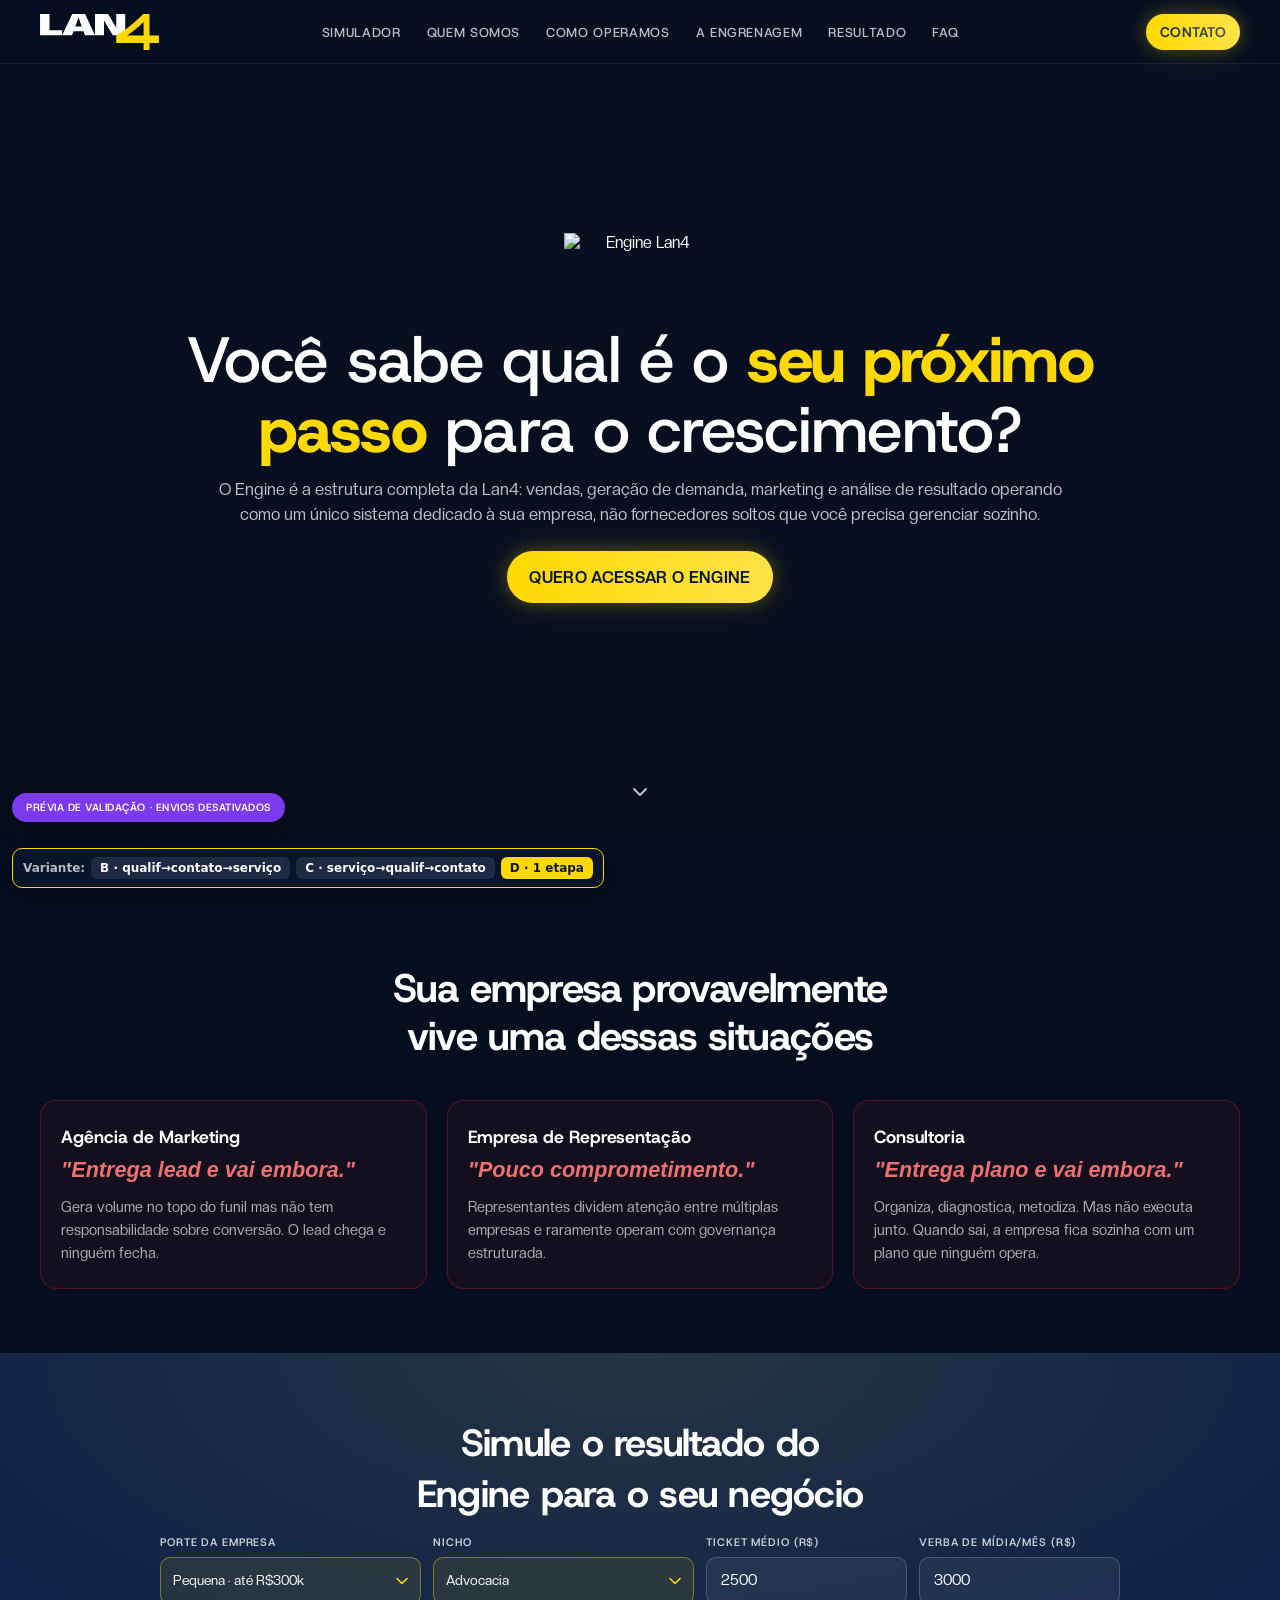
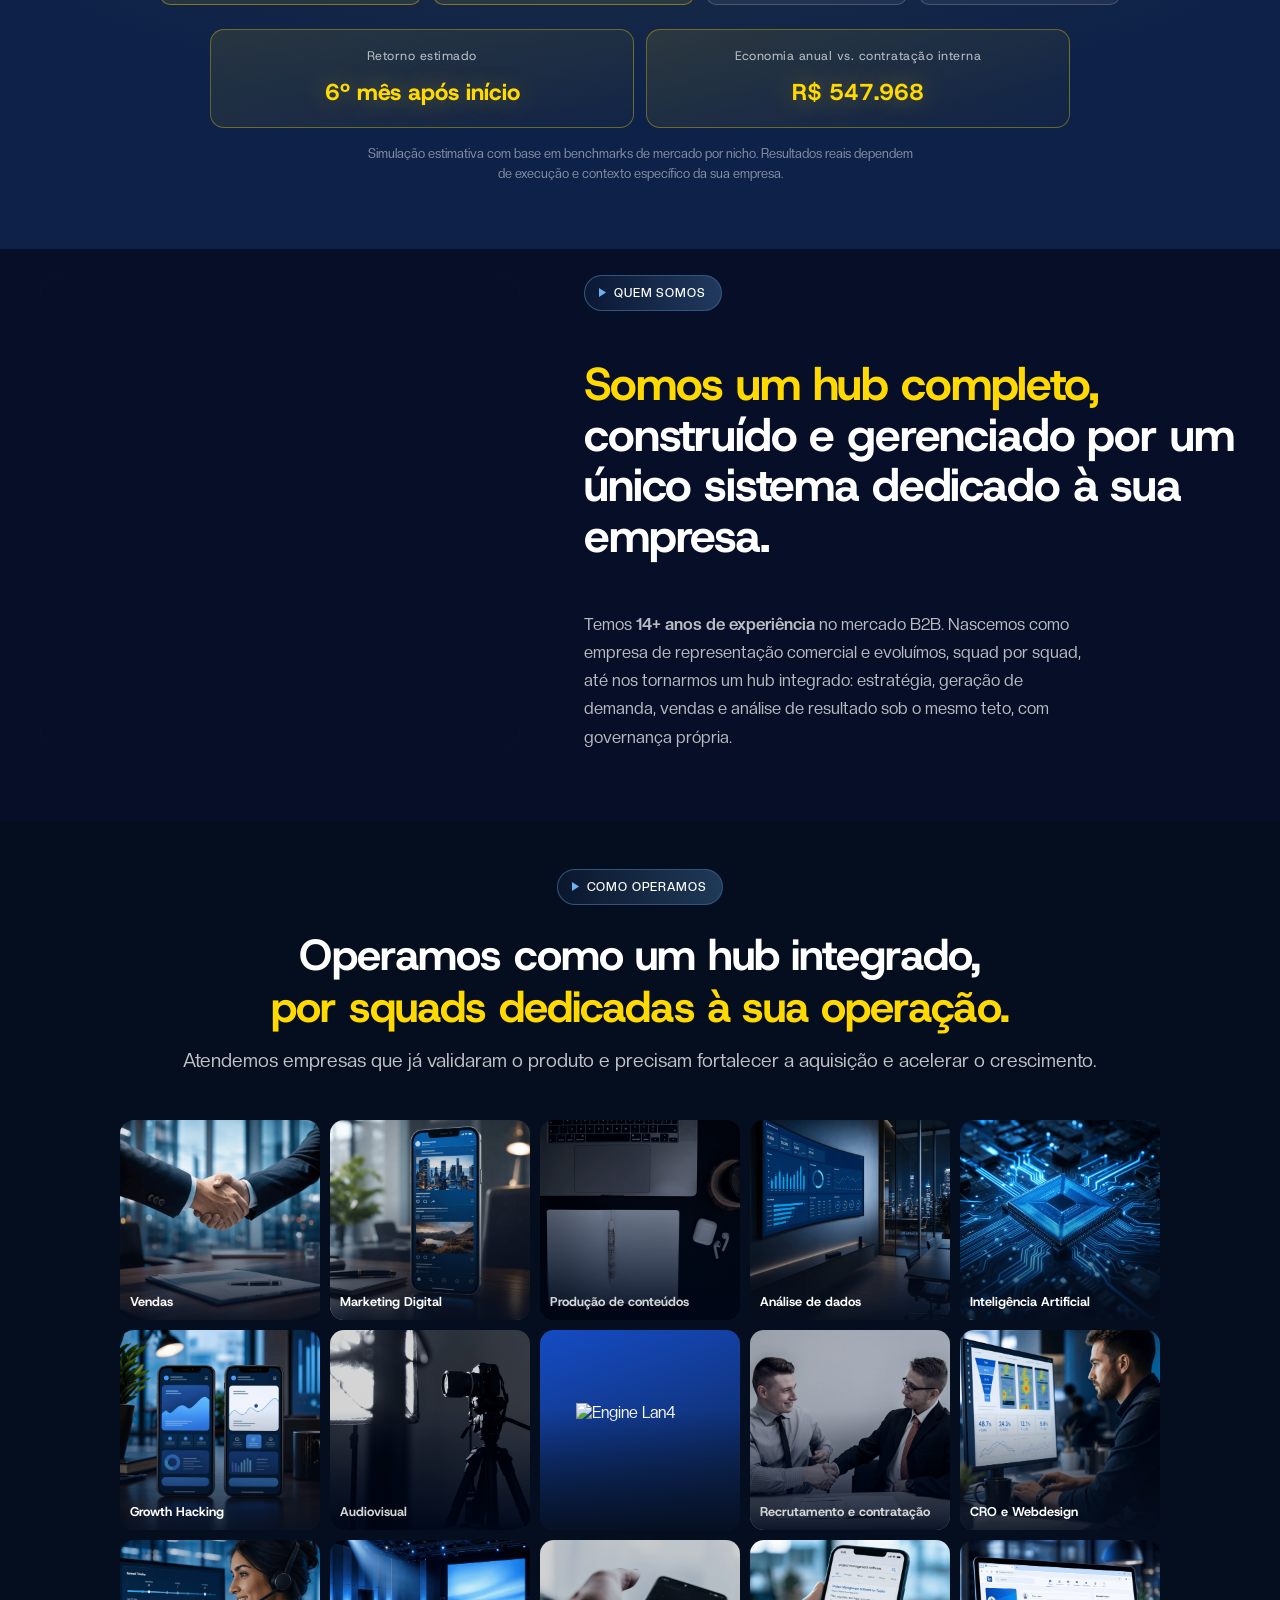
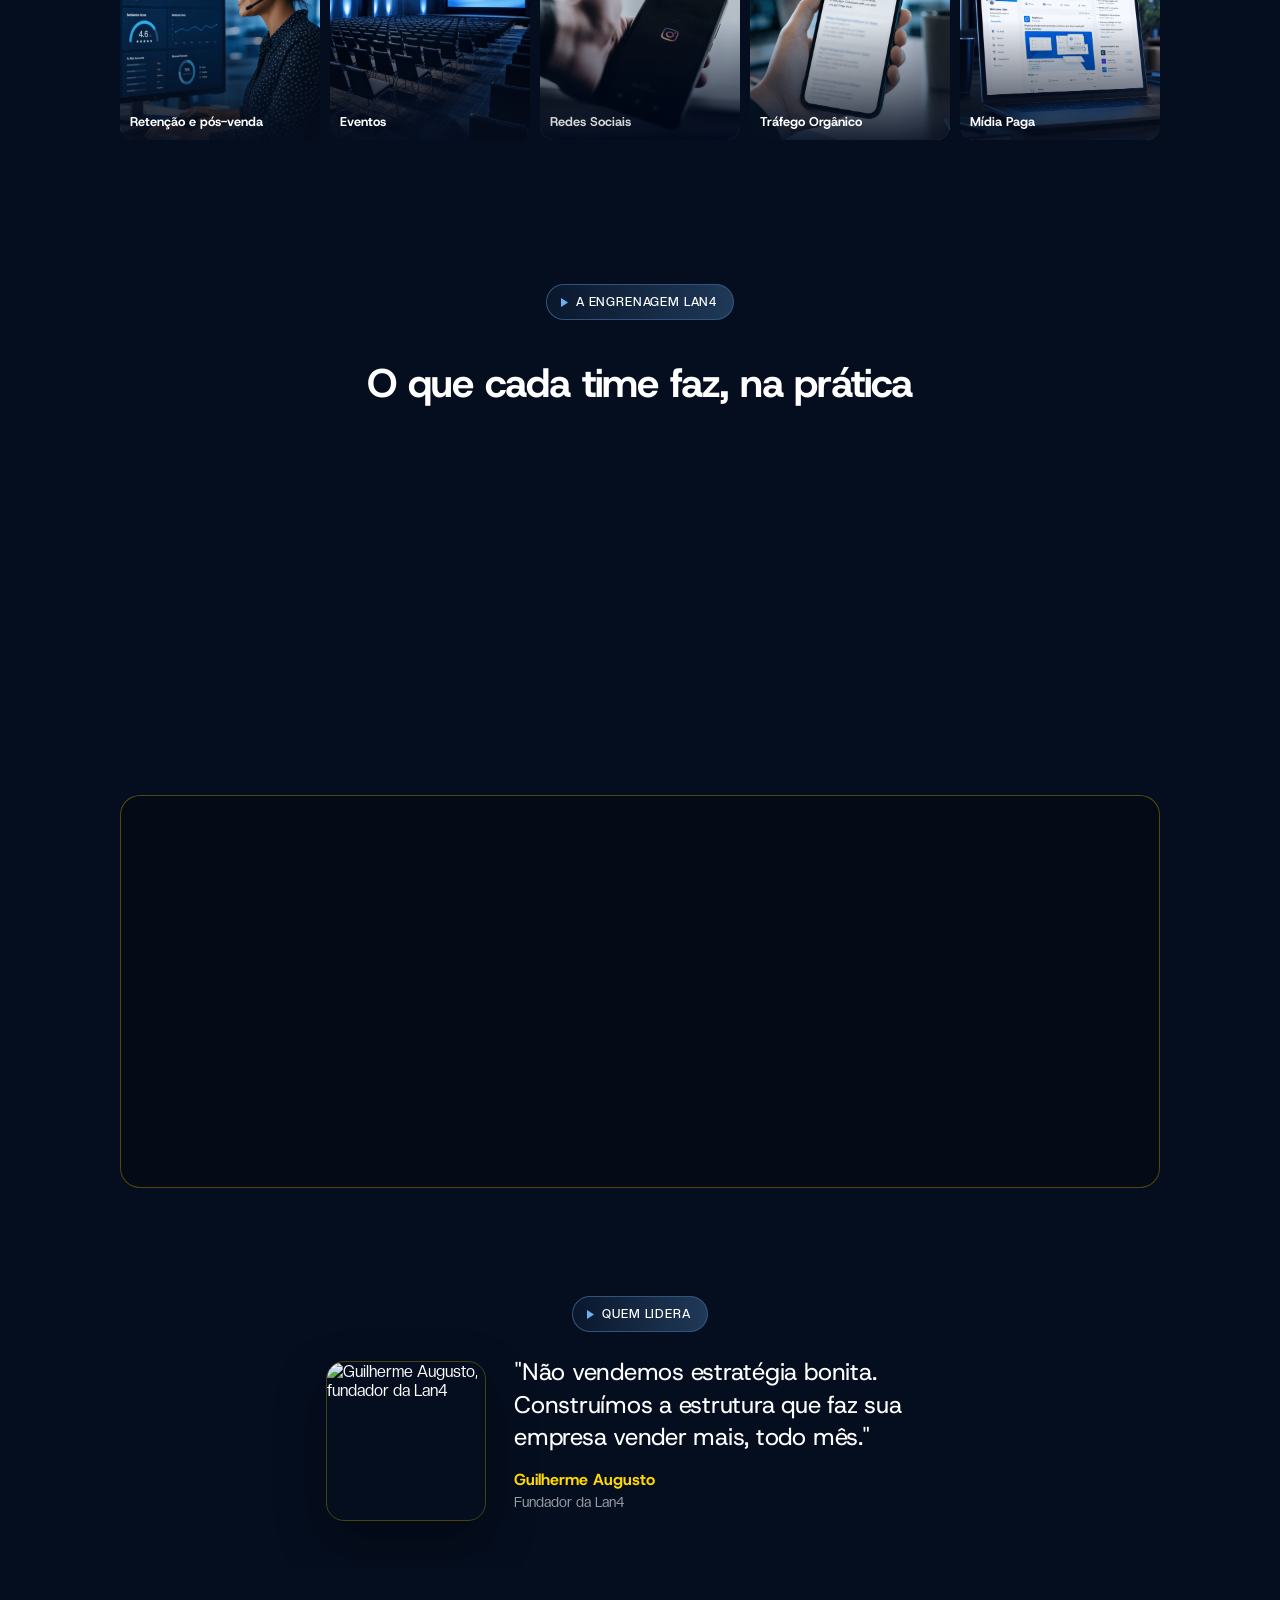
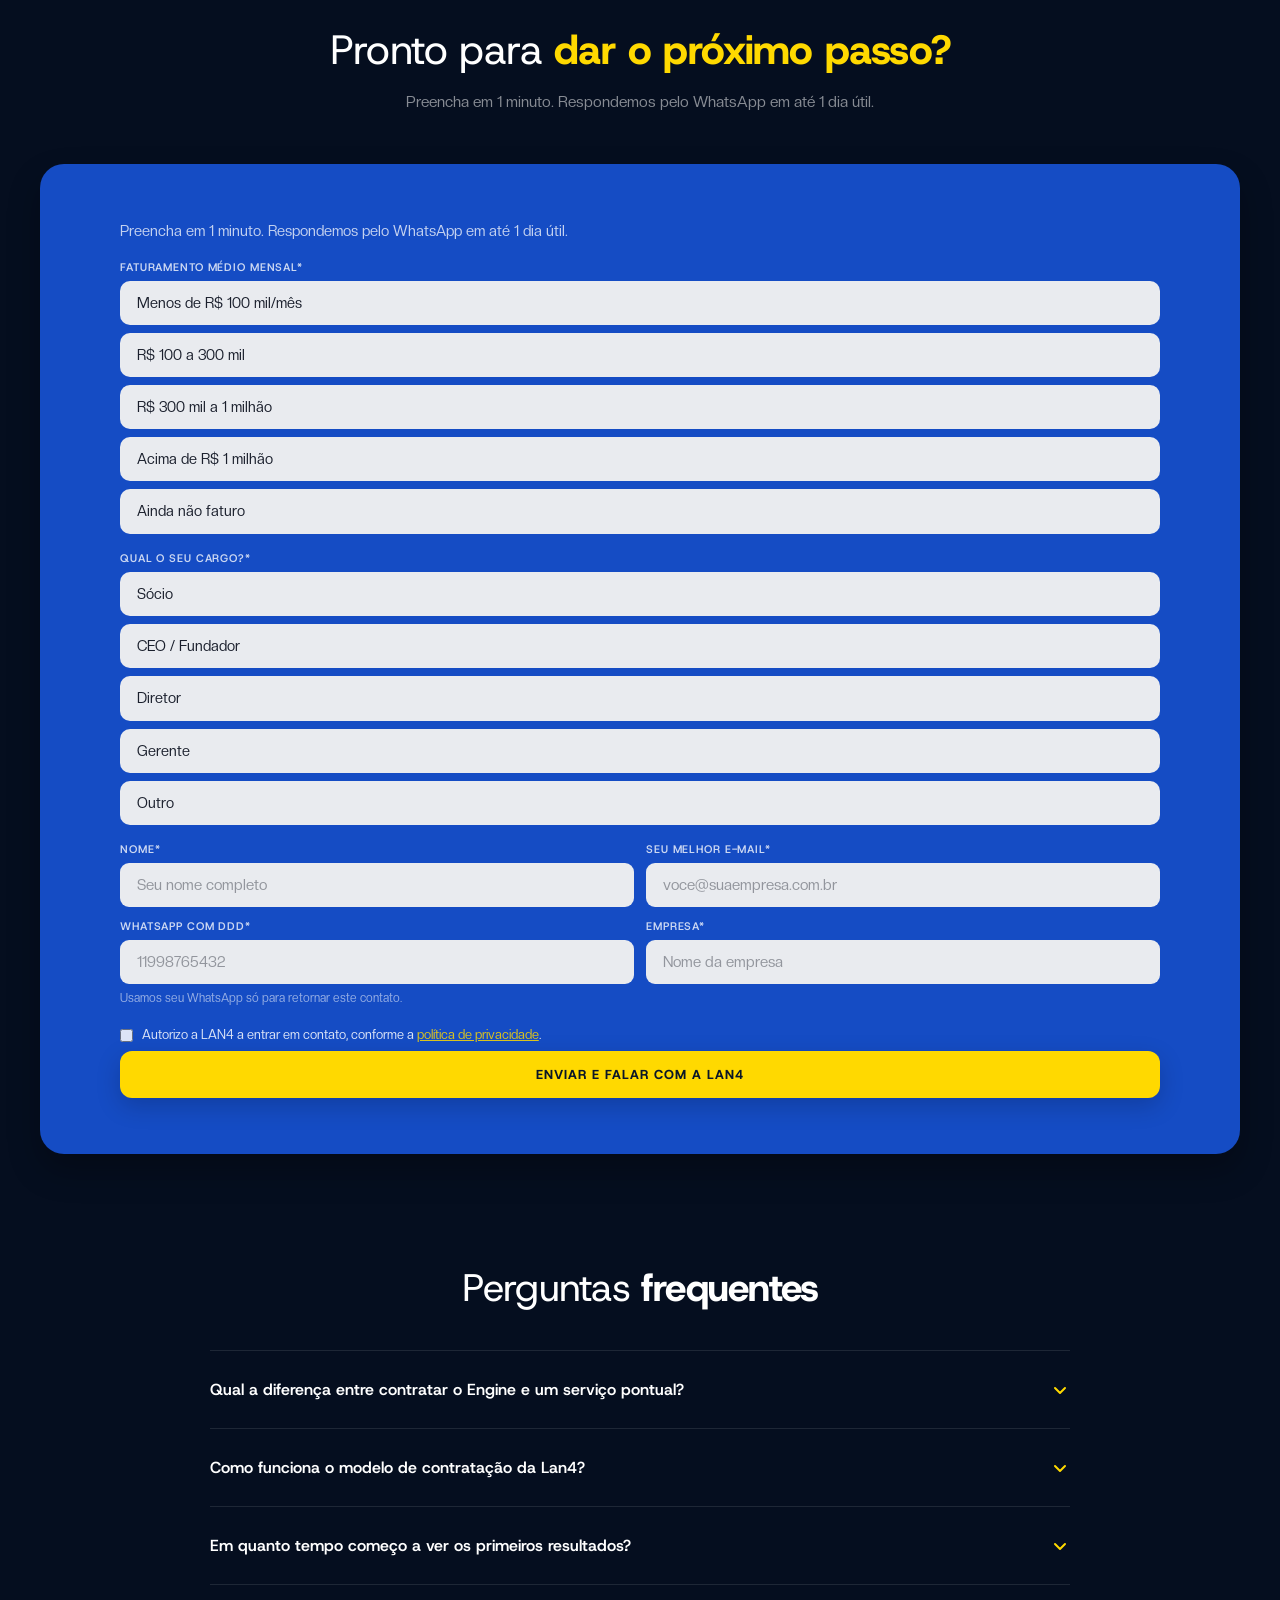
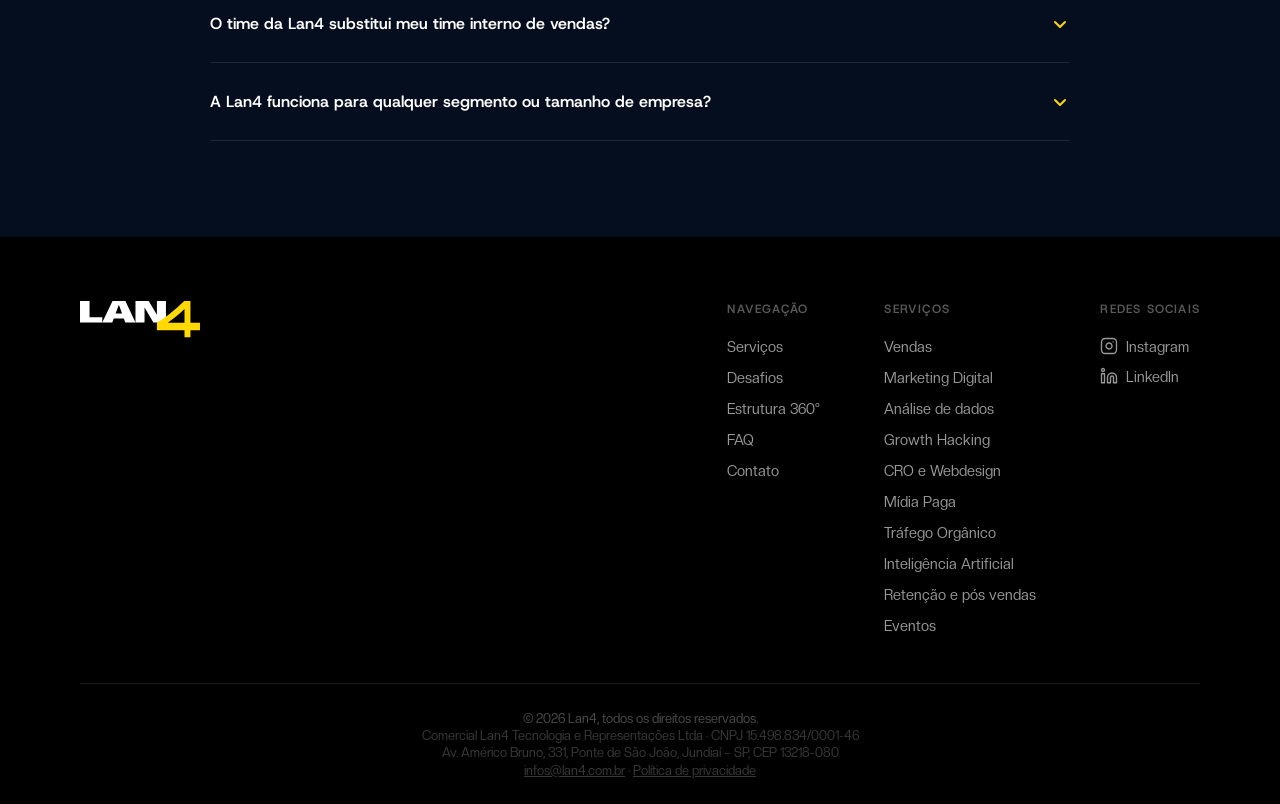
==== commit b227bc3a: "Variante D: telefone e empresa lado a lado (encurta o form corrido) Antes: telefone numa lf-row, emp" ====
--- a/engine/index.html
+++ b/engine/index.html
@@ -768,9 +768,6 @@
                   <input id="lfd-tel" name="telefone" type="tel" inputmode="numeric" autocomplete="tel-national" enterkeyhint="next" placeholder="11998765432">
                   <span class="lf-field-hint">Usamos seu WhatsApp só para retornar este contato.</span>
                 </div>
-              </div>
-              
-              <div class="lf-row">
                 <div class="lf-group"><label for="lfd-empresa">Empresa*</label>
                   <input id="lfd-empresa" name="empresa" type="text" autocomplete="organization" enterkeyhint="done" placeholder="Nome da empresa"></div>
               </div>
